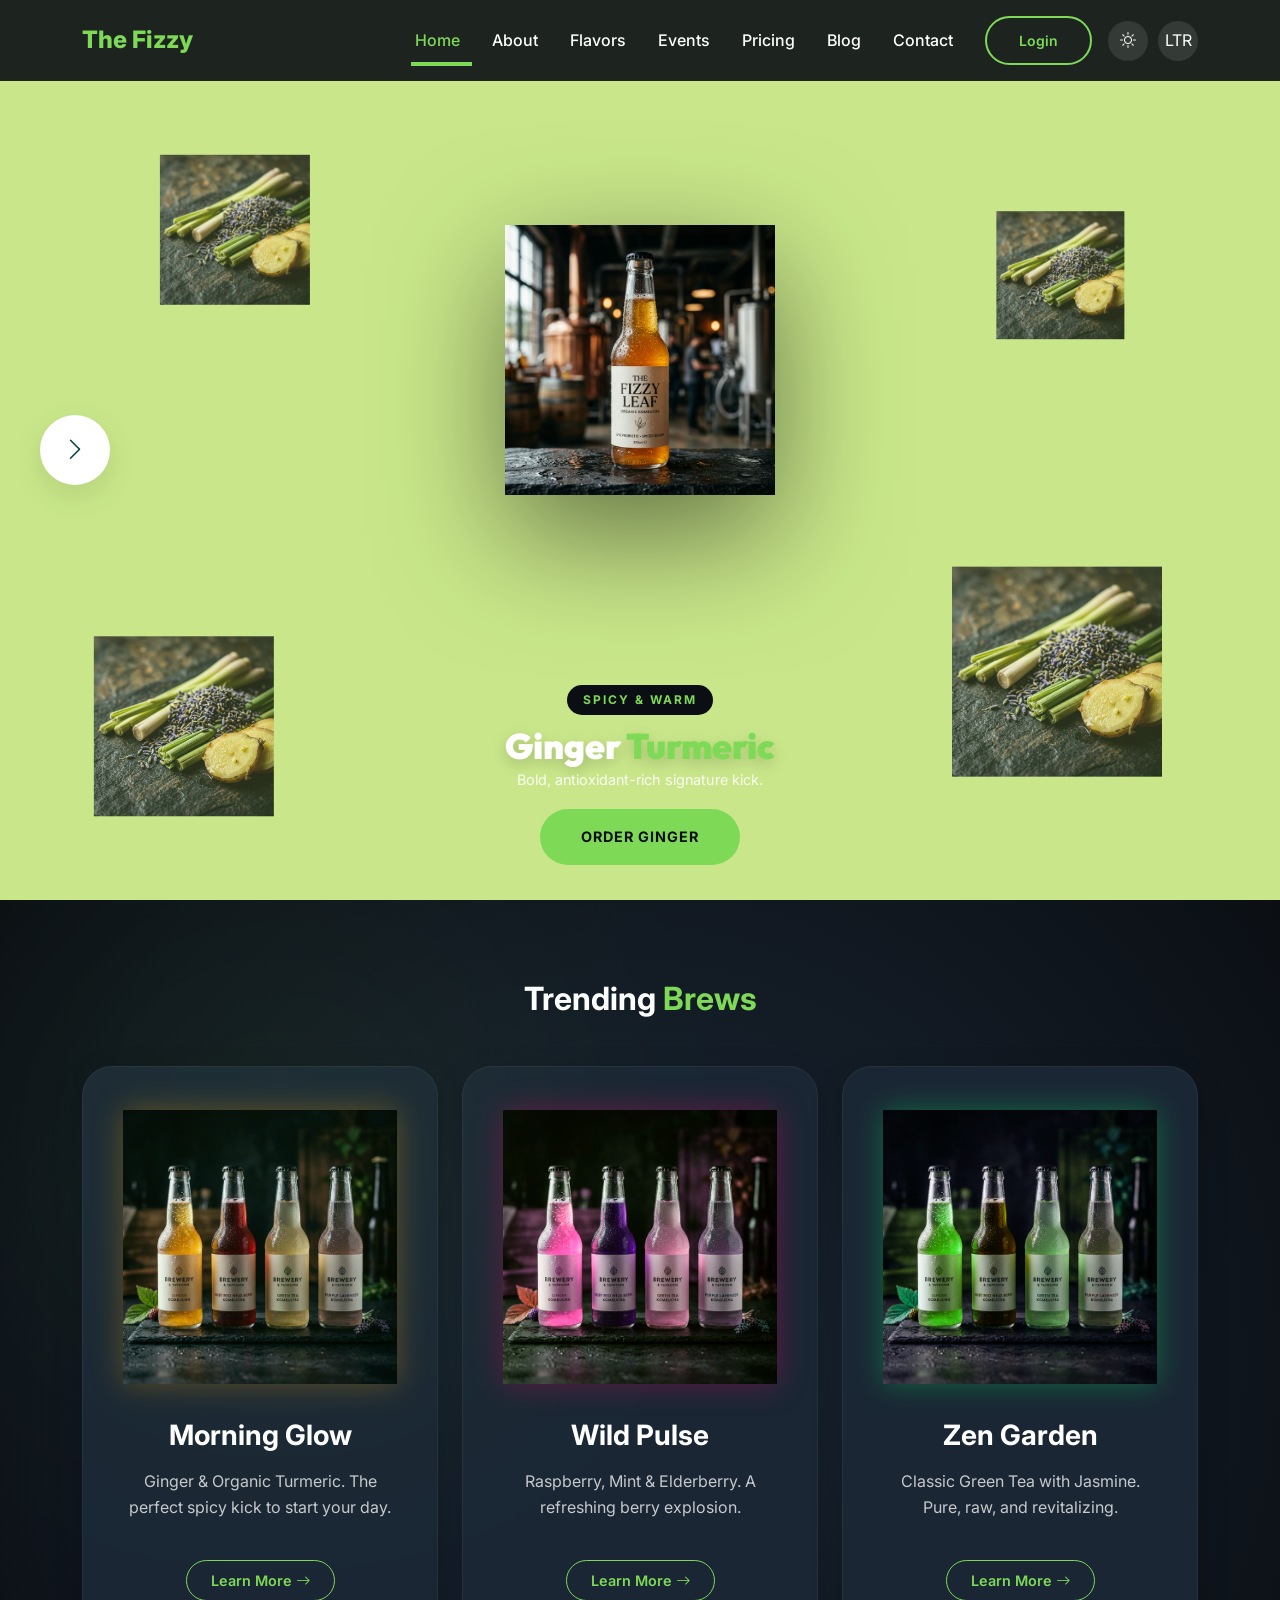
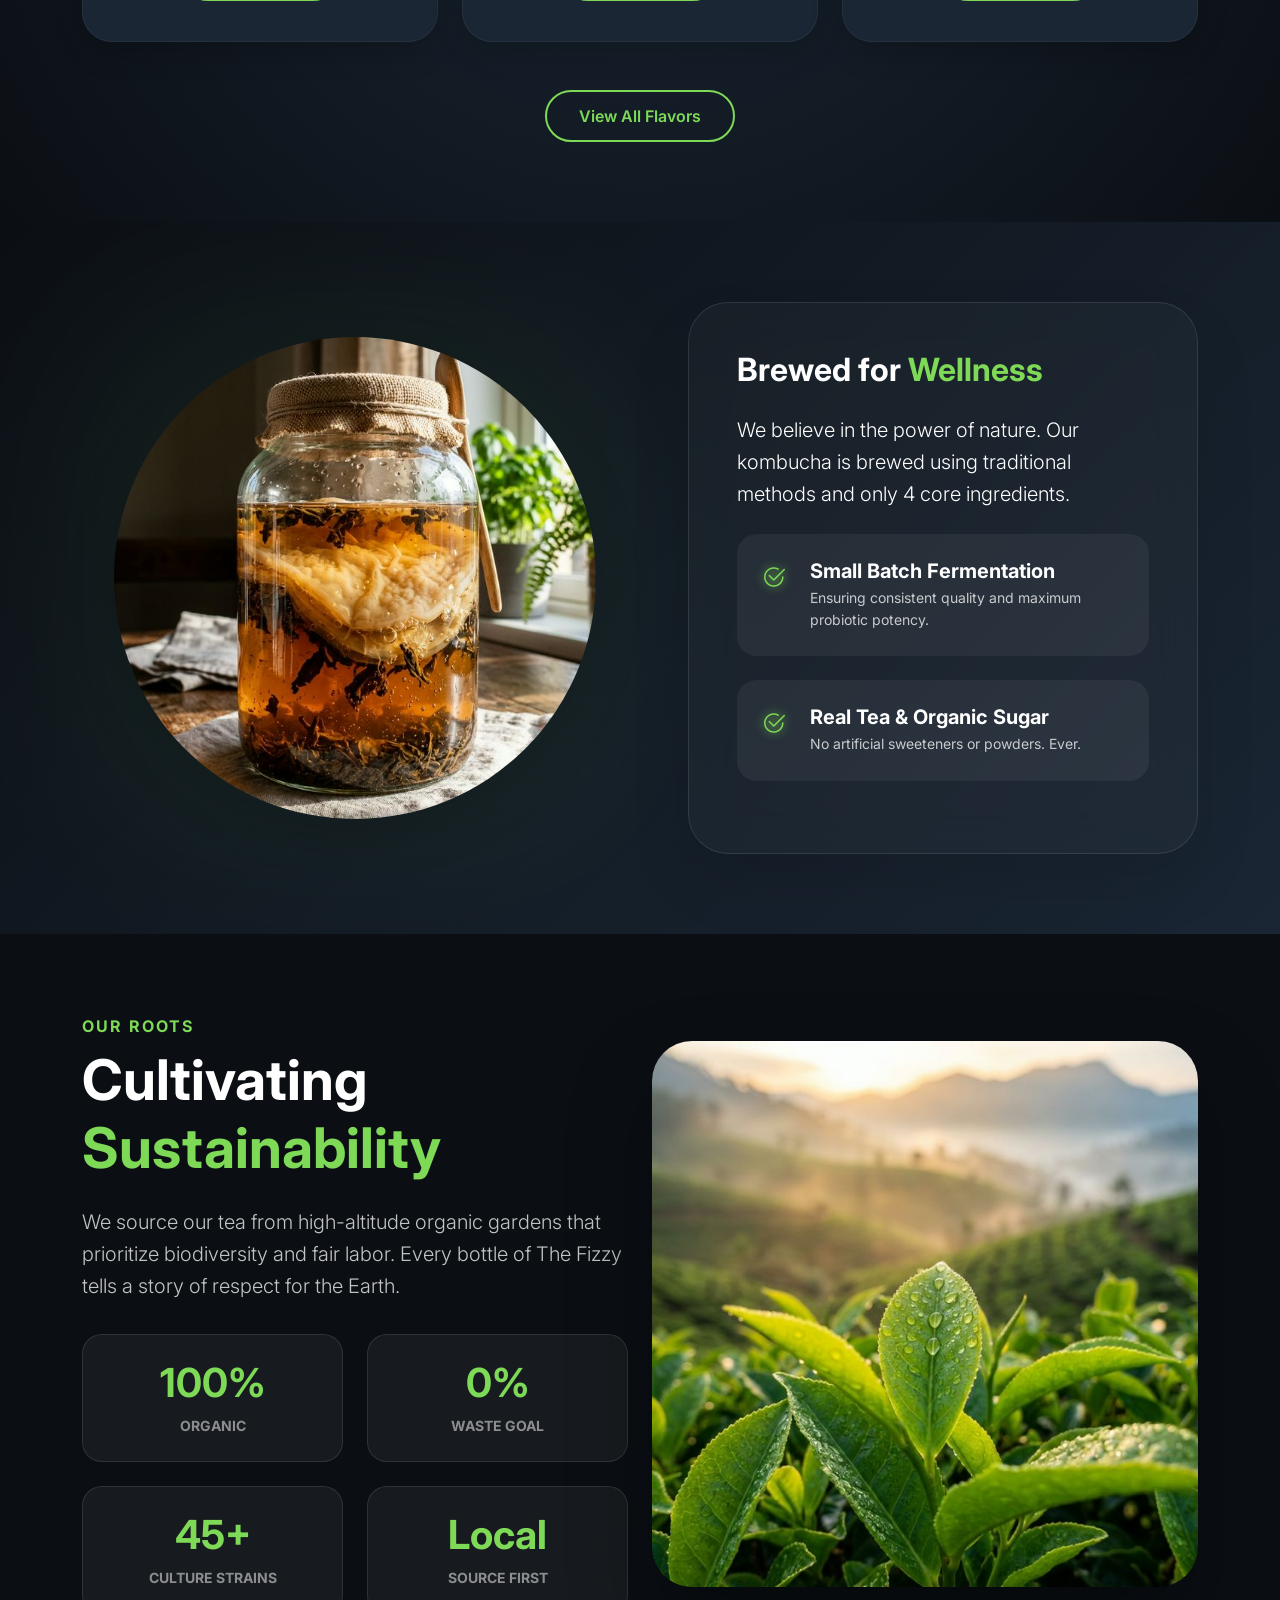
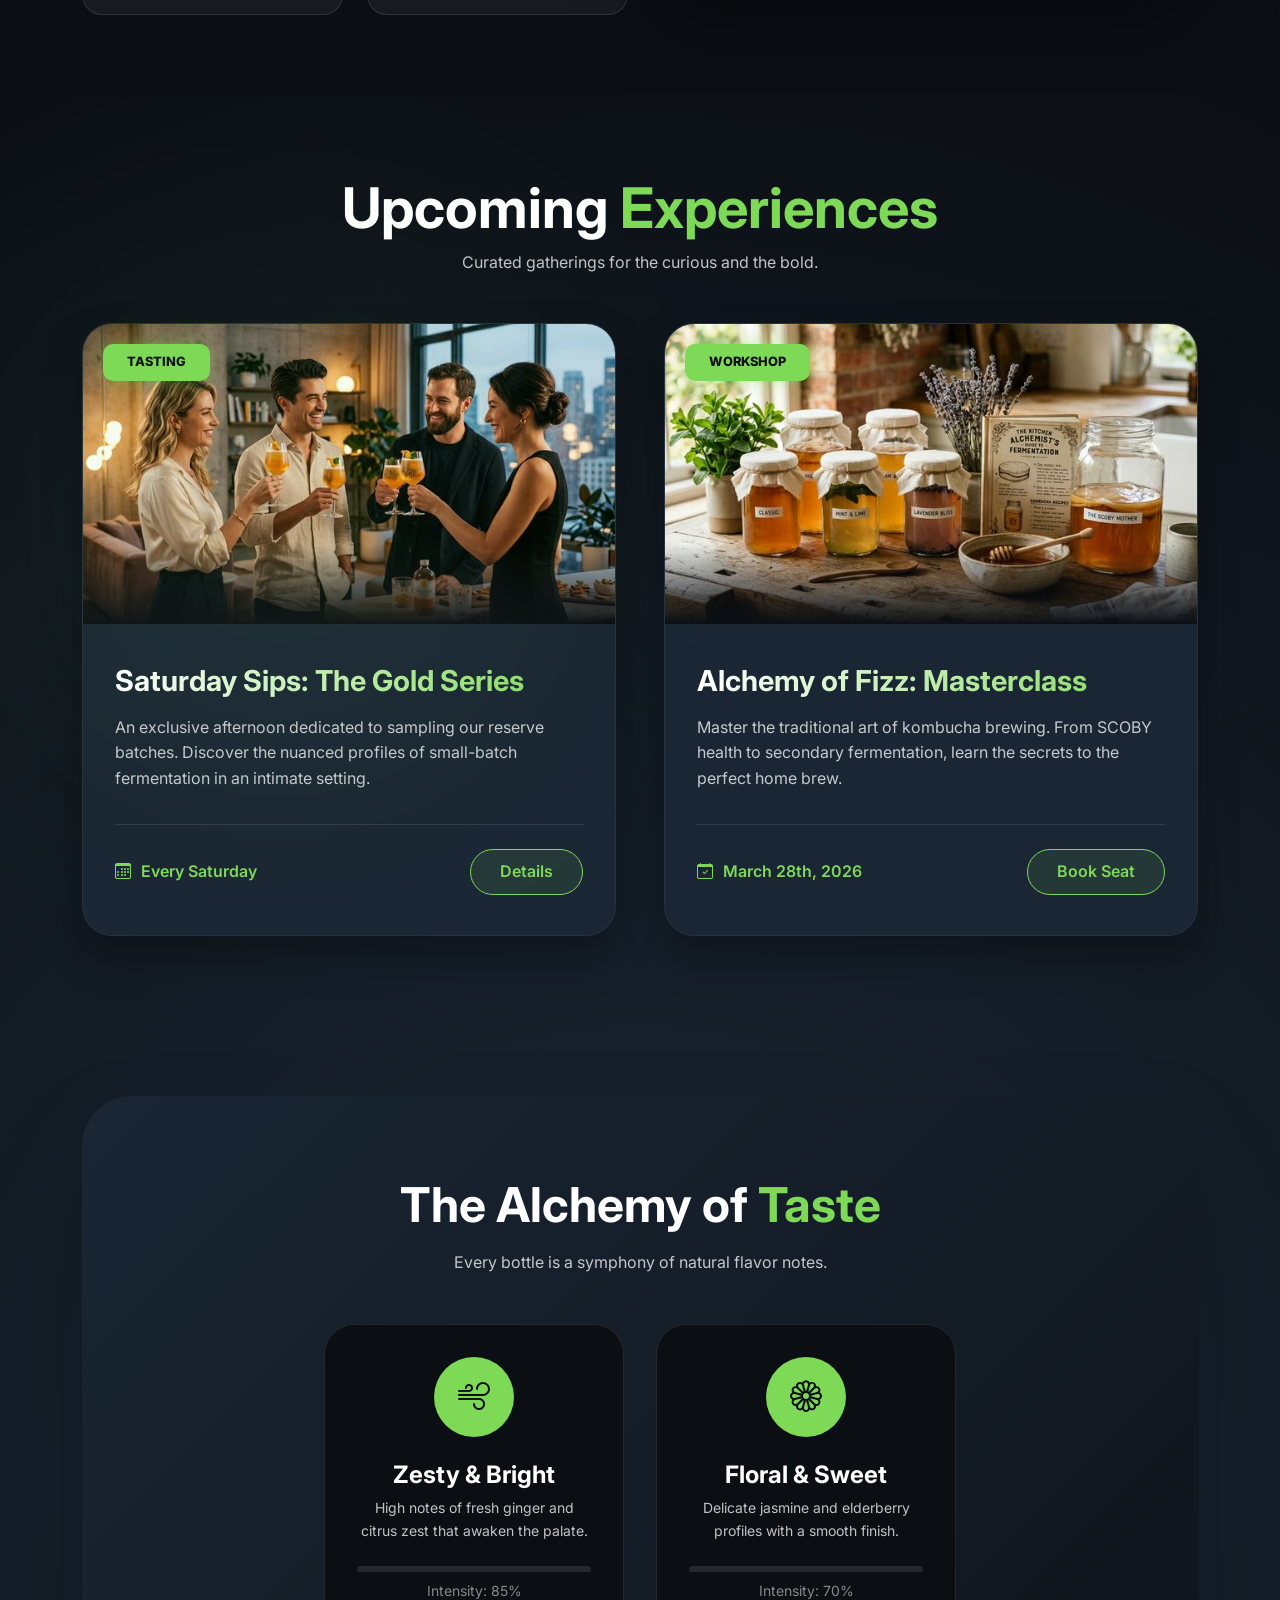
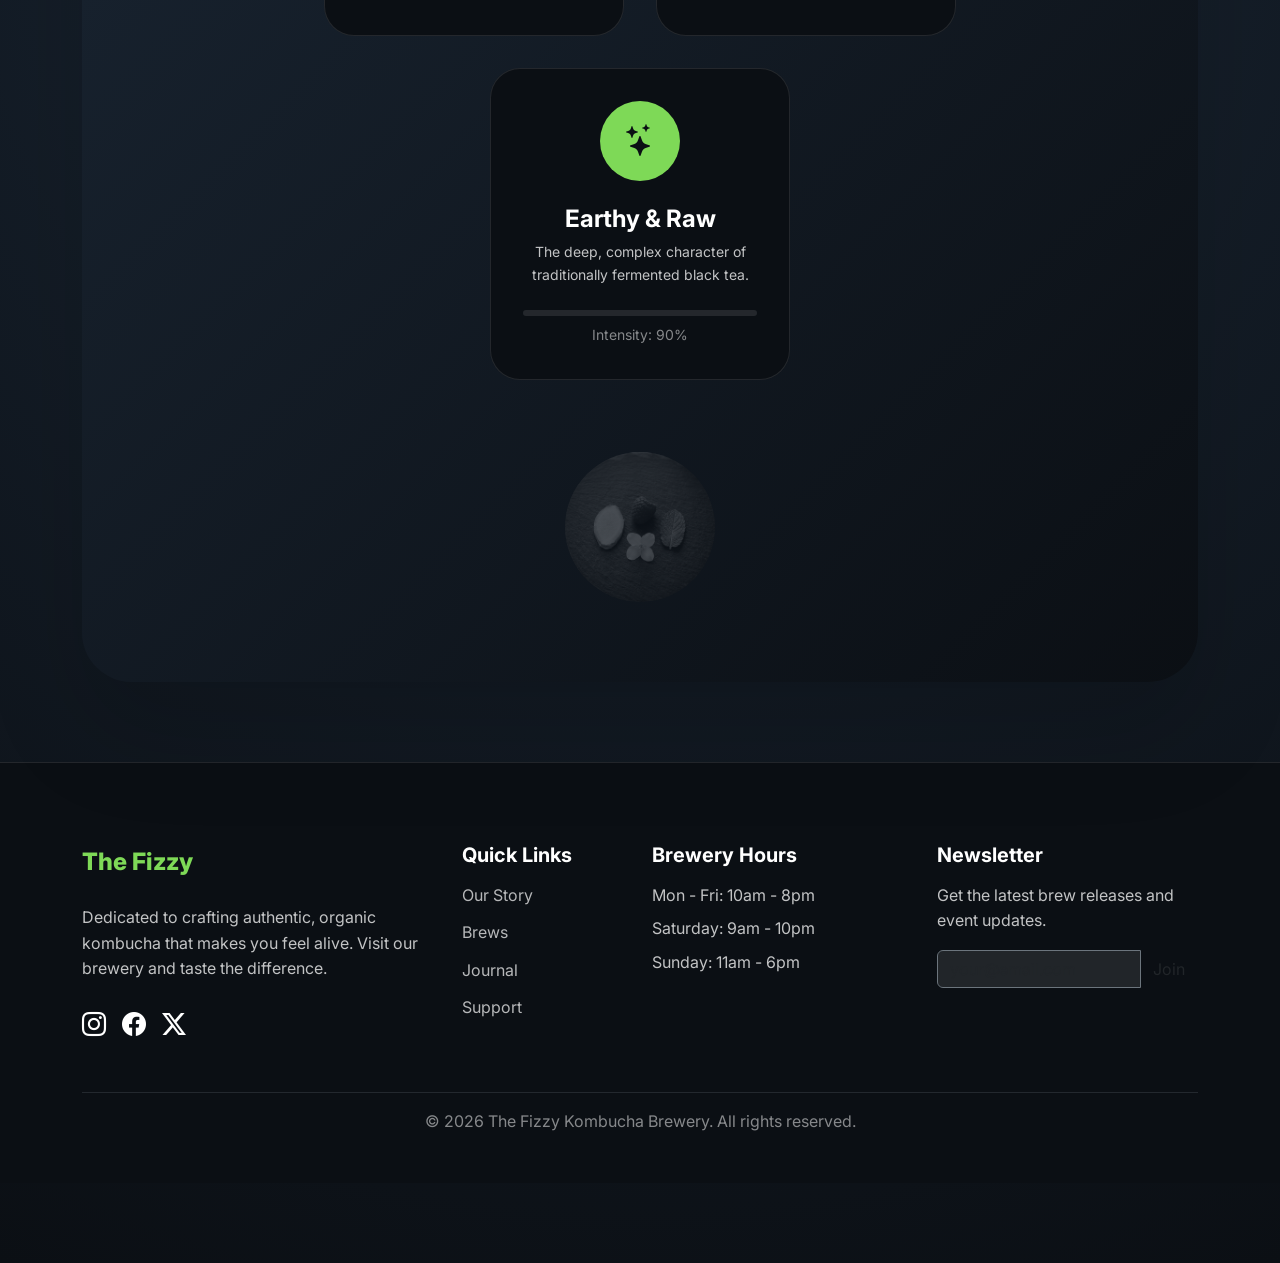
==== index.html @ 29e063e2 "Initial commit of modernized Fizzy website with premium sliders and global footer" ====
<!DOCTYPE html>
<html lang="en" dir="ltr" data-theme="dark">

<head>
    <meta charset="UTF-8">
    <meta name="viewport" content="width=device-width, initial-scale=1.0">
    <title>The Fizzy | Premium Kombucha Brewery</title>
    <meta name="description"
        content="Authentic, organic, small-batch kombucha brewery. Fresh, fizzy, and alive brews for a healthy lifestyle.">

    <!-- Fonts -->
    <link rel="preconnect" href="https://fonts.googleapis.com">
    <link rel="preconnect" href="https://fonts.gstatic.com" crossorigin>
    <link
        href="https://fonts.googleapis.com/css2?family=Inter:wght@400;500;600;700&family=Outfit:wght@400;600;800&display=swap"
        rel="stylesheet">

    <!-- Icons -->
    <link rel="stylesheet" href="https://cdn.jsdelivr.net/npm/bootstrap-icons@1.11.3/font/bootstrap-icons.min.css">

    <!-- Bootstrap CSS (Dynamic based on RTL) -->
    <link id="bootstrap-link" rel="stylesheet"
        href="https://cdn.jsdelivr.net/npm/bootstrap@5.3.3/dist/css/bootstrap.min.css">

    <!-- Custom CSS -->
    <link rel="stylesheet" href="assets/css/style.css">
</head>

<body>

    <!-- Header / Navbar -->
    <nav class="navbar navbar-expand-lg fixed-top">
        <div class="container">
            <a class="navbar-brand d-flex align-items-center" href="index.html">
                <span>The Fizzy</span>
            </a>

            <div class="d-flex align-items-center ms-auto">
                <div class="theme-controls d-lg-none me-3">
                    <button id="rtl-toggle-mob" class="control-btn" aria-label="Toggle RTL"><span
                            class="rtl-text">LTR</span></button>
                </div>

                <button class="navbar-toggler border-0 shadow-none" type="button" data-bs-toggle="collapse"
                    data-bs-target="#navbarNav">
                    <span class="navbar-toggler-icon"></span>
                </button>
            </div>

            <div class="collapse navbar-collapse" id="navbarNav">
                <ul class="navbar-nav m-inline-start-auto">
                    <li class="nav-item dropdown">
                        <a class="nav-link dropdown-toggle active" href="#" role="button"
                            data-bs-toggle="dropdown">Home</a>
                        <ul class="dropdown-menu bg-dark border-secondary">
                            <li><a class="dropdown-item text-white" href="index.html">Home 1</a></li>
                            <li><a class="dropdown-item text-white" href="home-2.html">Home 2</a></li>
                        </ul>
                    </li>
                    <li class="nav-item"><a class="nav-link" href="about.html">About</a></li>
                    <li class="nav-item"><a class="nav-link" href="flavors.html">Flavors</a></li>
                    <li class="nav-item"><a class="nav-link" href="events.html">Events</a></li>
                    <li class="nav-item"><a class="nav-link" href="pricing.html">Pricing</a></li>
                    <li class="nav-item"><a class="nav-link" href="blog.html">Blog</a></li>

                    <li class="nav-item"><a class="nav-link" href="contact.html">Contact</a></li>
                </ul>

                <div class="d-flex align-items-center ms-3">
                    <a href="login.html" class="btn btn-outline-accent btn-sm me-3">Login</a>
                    <div class="theme-controls d-none d-lg-flex">
                        <button id="theme-toggle" class="control-btn" title="Toggle Dark/Light Mode"><i
                                class="bi bi-sun"></i></button>
                        <button id="rtl-toggle" class="control-btn" title="Toggle LTR/RTL"><span
                                class="rtl-text">LTR</span></button>

                    </div>
                </div>
            </div>
        </div>
    </nav>

    <!-- Fruity Inspired Hero Slider -->
    <header id="fruity-hero">
        <main class="fruity-main">
            <!-- Navigation Buttons -->
            <div class="slider-controls-wrap">
                <button id="prevButton" class="slider-btn wave-btn"><i class="bi bi-chevron-left"></i></button>
                <button id="nextButton" class="slider-btn wave-btn"><i class="bi bi-chevron-right"></i></button>
            </div>

            <!-- Animated Title Background -->
            <div class="bg-title-wrap">
                <h1 class="h1-bg">GINGER</h1>
            </div>

            <!-- Central Product -->
            <div class="product-focus">
                <div class="product-bottle-img">
                    <img src="assets/images/hero_bottle.png" alt="Premium Kombucha" class="bottle-main">
                </div>
            </div>

            <!-- Content Overlay -->
            <div class="hero-content-overlay">
                <div class="content-slider-strip">
                    <section class="content-slide">
                        <span class="premium-badge-mini">Spicy & Warm</span>
                        <h2 class="flavor-main-title">Ginger <span class="text-accent">Turmeric</span></h2>
                        <p class="flavor-lede">Bold, antioxidant-rich signature kick.</p>
                        <a href="flavors.html" class="btn btn-accent-hero-mini">Order Ginger</a>
                    </section>
                    <section class="content-slide">
                        <span class="premium-badge-mini">Sweet & Tangy</span>
                        <h2 class="flavor-main-title">Wild <span class="text-accent">Berry</span> Bliss</h2>
                        <p class="flavor-lede">Naturally sweet forest berry harvest.</p>
                        <a href="flavors.html" class="btn btn-accent-hero-mini">Savor Berries</a>
                    </section>
                    <section class="content-slide">
                        <span class="premium-badge-mini">Pure & Zen</span>
                        <h2 class="flavor-main-title">Classic <span class="text-accent">Green</span> Tea</h2>
                        <p class="flavor-lede">Raw, organic organic green tea fermentation.</p>
                        <a href="flavors.html" class="btn btn-accent-hero-mini">Classic Zen</a>
                    </section>
                </div>
            </div>

            <!-- Floating Ingredients -->
            <div class="ingredients-viewport">
                <div class="sections-strip">
                    <!-- Section 1: Ginger -->
                    <section class="ingredient-section" id="section1">
                        <div class="floating-group">
                            <div class="f-img f-img-1"><img src="assets/images/brew-ingredients.png" alt="Ginger"></div>
                            <div class="f-img f-img-2"><img src="assets/images/brew-ingredients.png" alt="Ginger"></div>
                            <div class="f-img f-img-3"><img src="assets/images/brew-ingredients.png" alt="Mint"></div>
                            <div class="f-img f-img-4"><img src="assets/images/brew-ingredients.png" alt="Turmeric">
                            </div>
                        </div>
                    </section>
                    <!-- Section 2: Berry -->
                    <section class="ingredient-section" id="section2">
                        <div class="floating-group">
                            <div class="f-img f-img-1"><img src="assets/images/flavors.png" alt="Berry"></div>
                            <div class="f-img f-img-2"><img src="assets/images/flavors.png" alt="Berry"></div>
                            <div class="f-img f-img-3"><img src="assets/images/flavors.png" alt="Berry"></div>
                            <div class="f-img f-img-4"><img src="assets/images/flavors.png" alt="Berry"></div>
                        </div>
                    </section>
                    <!-- Section 3: Classic -->
                    <section class="ingredient-section" id="section3">
                        <div class="floating-group">
                            <div class="f-img f-img-1"><img src="assets/images/farm-roots.png" alt="Tea"></div>
                            <div class="f-img f-img-2"><img src="assets/images/farm-roots.png" alt="Tea"></div>
                            <div class="f-img f-img-3"><img src="assets/images/farm-roots.png" alt="Tea"></div>
                            <div class="f-img f-img-4"><img src="assets/images/farm-roots.png" alt="Tea"></div>
                        </div>
                    </section>
                </div>
            </div>
        </main>
    </header>

    <!-- Featured Flavors -->
    <section class="section-padding bg-darker">
        <div class="container text-center">
            <h2 class="mb-5 animate-on-scroll">Trending <span class="text-accent">Brews</span></h2>
            <div class="row g-4">
                <!-- Flavor 1 -->
                <div class="col-md-4 animate-on-scroll">
                    <div class="flavor-card flavor-ginger">
                        <div class="flavor-image-container">
                            <img src="assets/images/flavors.png" alt="Ginger & Turmeric" class="flavor-image">
                        </div>
                        <h3>Morning Glow</h3>
                        <p class="opacity-75">Ginger & Organic Turmeric. The perfect spicy kick to start your day.</p>
                        <a href="flavor-details.html" class="learn-more-btn">Learn More <i
                                class="bi bi-arrow-right"></i></a>
                    </div>
                </div>
                <!-- Flavor 2 -->
                <div class="col-md-4 animate-on-scroll" style="animation-delay: 0.2s">
                    <div class="flavor-card flavor-pulse">
                        <div class="flavor-image-container">
                            <img src="assets/images/flavors.png" alt="Wild Berry" class="flavor-image">
                        </div>
                        <h3>Wild Pulse</h3>
                        <p class="opacity-75">Raspberry, Mint & Elderberry. A refreshing berry explosion.</p>
                        <a href="flavor-details.html" class="learn-more-btn">Learn More <i
                                class="bi bi-arrow-right"></i></a>
                    </div>
                </div>
                <!-- Flavor 3 -->
                <div class="col-md-4 animate-on-scroll" style="animation-delay: 0.4s">
                    <div class="flavor-card flavor-zen">
                        <div class="flavor-image-container">
                            <img src="assets/images/flavors.png" alt="Green Tea" class="flavor-image">
                        </div>
                        <h3>Zen Garden</h3>
                        <p class="opacity-75">Classic Green Tea with Jasmine. Pure, raw, and revitalizing.</p>
                        <a href="flavor-details.html" class="learn-more-btn">Learn More <i
                                class="bi bi-arrow-right"></i></a>
                    </div>
                </div>
            </div>
            <div class="mt-5">
                <a href="flavors.html" class="btn btn-outline-accent">View All Flavors</a>
            </div>
        </div>
    </section>

    <!-- Brewing Process (Wellness) -->
    <section class="section-padding overflow-hidden wellness-section">
        <div class="container">
            <div class="row align-items-center">
                <div class="col-lg-6 order-2 order-lg-1 animate-on-scroll">
                    <div class="wellness-image-container">
                        <img src="assets/images/wellness_brew.png" alt="Pure Brewing"
                            class="img-fluid rounded-circle shadow-lg border-accent border-4"
                            style="aspect-ratio: 1/1; object-fit: cover;">
                    </div>
                </div>
                <div class="col-lg-6 order-1 order-lg-2 ps-lg-5 mb-5 mb-lg-0 animate-on-scroll">
                    <div class="glass-card">
                        <h2 class="mb-4">Brewed for <span class="text-accent">Wellness</span></h2>
                        <p class="lead mb-4">We believe in the power of nature. Our kombucha is brewed using traditional
                            methods
                            and only 4 core ingredients.</p>
                        <ul class="list-unstyled wellness-list mt-4">
                            <li class="d-flex align-items-start">
                                <i class="bi bi-check2-circle text-accent me-4"></i>
                                <div>
                                    <h5 class="fw-bold mb-1">Small Batch Fermentation</h5>
                                    <p class="opacity-75 mb-0 small">Ensuring consistent quality and maximum probiotic
                                        potency.</p>
                                </div>
                            </li>
                            <li class="d-flex align-items-start">
                                <i class="bi bi-check2-circle text-accent me-4"></i>
                                <div>
                                    <h5 class="fw-bold mb-1">Real Tea & Organic Sugar</h5>
                                    <p class="opacity-75 mb-0 small">No artificial sweeteners or powders. Ever.</p>
                                </div>
                            </li>
                        </ul>
                    </div>
                </div>
            </div>
        </div>
    </section>
    </div>
    </div>
    </div>
    <!-- Sustainability & Sourcing -->
    <section class="section-padding sustainability-section">
        <div class="container">
            <div class="row align-items-center">
                <div class="col-lg-6 mb-5 mb-lg-0 animate-on-scroll">
                    <span class="text-accent fw-bold text-uppercase letter-spacing-2">Our Roots</span>
                    <h2 class="display-4 fw-bold mt-2 mb-4">Cultivating <span class="text-accent">Sustainability</span>
                    </h2>
                    <p class="lead opacity-75 mb-4">We source our tea from high-altitude organic gardens that prioritize
                        biodiversity and fair labor. Every bottle of The Fizzy tells a story of respect for the
                        Earth.</p>
                    <div class="stats-grid">
                        <div class="stat-box">
                            <h2>100%</h2>
                            <p class="mb-0 small text-uppercase fw-bold opacity-50">Organic</p>
                        </div>
                        <div class="stat-box">
                            <h2>0%</h2>
                            <p class="mb-0 small text-uppercase fw-bold opacity-50">Waste Goal</p>
                        </div>
                        <div class="stat-box">
                            <h2>45+</h2>
                            <p class="mb-0 small text-uppercase fw-bold opacity-50">Culture Strains</p>
                        </div>
                        <div class="stat-box">
                            <h2>Local</h2>
                            <p class="mb-0 small text-uppercase fw-bold opacity-50">Source First</p>
                        </div>
                    </div>
                </div>
                <div class="col-lg-6 animate-on-scroll" style="animation-delay: 0.2s">
                    <div class="sustainability-image-wrapper">
                        <img src="assets/images/sustainability_roots.png" alt="Tea Garden" class="img-fluid">
                    </div>
                </div>
            </div>
        </div>
    </section>



    <!-- Premium Events Section -->
    <section class="section-padding bg-darker overflow-hidden">
        <div class="container">
            <div class="text-center mb-5 animate-on-scroll">
                <h2 class="display-4 fw-bold">Upcoming <span class="text-accent">Experiences</span></h2>
                <p class="opacity-75">Curated gatherings for the curious and the bold.</p>
            </div>
            <div class="row g-5">
                <!-- Event 1 -->
                <div class="col-lg-6 animate-on-scroll">
                    <div class="event-card">
                        <span class="event-badge">TASTING</span>
                        <div class="event-image-wrapper">
                            <img src="assets/images/event_tasting.png" alt="Saturday Sips">
                            <div class="event-overlay"></div>
                        </div>
                        <div class="event-content">
                            <h3>Saturday Sips: The Gold Series</h3>
                            <p class="opacity-75 mb-4">An exclusive afternoon dedicated to sampling our reserve batches.
                                Discover the nuanced profiles of small-batch fermentation in an intimate setting.</p>
                            <div class="event-footer">
                                <div class="event-date">
                                    <i class="bi bi-calendar3"></i> Every Saturday
                                </div>
                                <a href="events.html" class="event-btn">Details</a>
                            </div>
                        </div>
                    </div>
                </div>
                <!-- Event 2 -->
                <div class="col-lg-6 animate-on-scroll" style="animation-delay: 0.2s">
                    <div class="event-card">
                        <span class="event-badge">WORKSHOP</span>
                        <div class="event-image-wrapper">
                            <img src="assets/images/event_workshop.png" alt="Home Brew 101">
                            <div class="event-overlay"></div>
                        </div>
                        <div class="event-content">
                            <h3>Alchemy of Fizz: Masterclass</h3>
                            <p class="opacity-75 mb-4">Master the traditional art of kombucha brewing. From SCOBY health
                                to secondary fermentation, learn the secrets to the perfect home brew.</p>
                            <div class="event-footer">
                                <div class="event-date">
                                    <i class="bi bi-calendar-check"></i> March 28th, 2026
                                </div>
                                <a href="events.html" class="event-btn">Book Seat</a>
                            </div>
                        </div>
                    </div>
                </div>
            </div>
        </div>

        <!-- Taste Profile (Interactive-style) -->
        <section class="section-padding">
            <div class="container">
                <div class="flavor-profile-container animate-on-scroll">
                    <div class="text-center mb-5">
                        <h2 class="display-5 fw-bold mb-3">The Alchemy of <span class="text-accent">Taste</span></h2>
                        <p class="opacity-75">Every bottle is a symphony of natural flavor notes.</p>
                    </div>
                    <div class="flavor-profile-grid">
                        <!-- Note 1 -->
                        <div class="flavor-node" style="--percent: 85%;">
                            <div class="icon-circle">
                                <i class="bi bi-wind"></i>
                            </div>
                            <h4>Zesty & Bright</h4>
                            <p class="small opacity-75">High notes of fresh ginger and citrus zest that awaken the
                                palate.</p>
                            <div class="taste-meter">
                                <div class="taste-fill"></div>
                            </div>
                            <small class="mt-2 d-block opacity-50">Intensity: 85%</small>
                        </div>
                        <!-- Note 2 -->
                        <div class="flavor-node" style="--percent: 70%;">
                            <div class="icon-circle">
                                <i class="bi bi-flower1"></i>
                            </div>
                            <h4>Floral & Sweet</h4>
                            <p class="small opacity-75">Delicate jasmine and elderberry profiles with a smooth finish.
                            </p>
                            <div class="taste-meter">
                                <div class="taste-fill"></div>
                            </div>
                            <small class="mt-2 d-block opacity-50">Intensity: 70%</small>
                        </div>
                        <!-- Note 3 -->
                        <div class="flavor-node" style="--percent: 90%;">
                            <div class="icon-circle">
                                <i class="bi bi-stars"></i>
                            </div>
                            <h4>Earthy & Raw</h4>
                            <p class="small opacity-75">The deep, complex character of traditionally fermented black
                                tea.</p>
                            <div class="taste-meter">
                                <div class="taste-fill"></div>
                            </div>
                            <small class="mt-2 d-block opacity-50">Intensity: 90%</small>
                        </div>
                    </div>
                    <div class="text-center mt-5">
                        <img src="assets/images/flavor_profile.png" alt="Raw Ingredients"
                            class="img-fluid rounded-circle opacity-25 mt-4"
                            style="width: 150px; filter: grayscale(1);">
                    </div>
                </div>
            </div>
        </section>

        <!-- Footer -->
        <footer>
            <div class="container">
                <div class="row g-4">
                    <div class="col-lg-4">
                        <a class="navbar-brand d-inline-flex align-items-center mb-4" href="index.html">

                            <span>The Fizzy</span>
                        </a>
                        <p class="opacity-75 mb-4">Dedicated to crafting authentic, organic kombucha that makes you feel
                            alive. Visit our brewery and taste the difference.</p>
                        <div class="social-links d-flex gap-3">
                            <a href="#"><i class="bi bi-instagram fs-4"></i></a>
                            <a href="#"><i class="bi bi-facebook fs-4"></i></a>
                            <a href="#"><i class="bi bi-twitter-x fs-4"></i></a>
                        </div>
                    </div>
                    <div class="col-lg-2">
                        <h5>Quick Links</h5>
                        <ul class="list-unstyled mt-3">
                            <li><a href="about.html" class="footer-link">Our Story</a></li>
                            <li><a href="flavors.html" class="footer-link">Brews</a></li>
                            <li><a href="blog.html" class="footer-link">Journal</a></li>
                            <li><a href="contact.html" class="footer-link">Support</a></li>
                        </ul>
                    </div>
                    <div class="col-lg-3">
                        <h5>Brewery Hours</h5>
                        <ul class="list-unstyled mt-3 opacity-75">
                            <li class="mb-2">Mon - Fri: 10am - 8pm</li>
                            <li class="mb-2">Saturday: 9am - 10pm</li>
                            <li class="mb-2">Sunday: 11am - 6pm</li>
                        </ul>
                    </div>
                    <div class="col-lg-3">
                        <h5>Newsletter</h5>
                        <p class="opacity-75 mt-3">Get the latest brew releases and event updates.</p>
                        <form class="mt-3">
                            <div class="input-group">
                                <input type="email" class="form-control bg-dark border-secondary text-white"
                                    placeholder="your@email.com">
                                <button class="btn btn-accent">Join</button>
                            </div>
                        </form>
                    </div>
                </div>
                <hr class="mt-5 border-secondary">
                <div class="text-center mt-3 opacity-50">
                    <p>&copy; 2026 The Fizzy Kombucha Brewery. All rights reserved.</p>
                </div>
            </div>
        </footer>

        <!-- Bootstrap JS + Popper JS Bundle -->
        <!-- Bootstrap JS + Popper JS Bundle -->
        <script src="https://cdn.jsdelivr.net/npm/bootstrap@5.3.3/dist/js/bootstrap.bundle.min.js"></script>

        <!-- GSAP and Slider Logic -->
        <script src="https://cdnjs.cloudflare.com/ajax/libs/gsap/3.12.5/gsap.min.js"></script>
        <script>
            document.addEventListener('DOMContentLoaded', () => {
                const h1Texts = ["GINGER", "BERRY", "CLASSIC"];
                const logoColors = ["var(--ginger-logo)", "var(--berry-logo)", "var(--classic-logo)"];

                const sectionsStrip = document.querySelector(".sections-strip");
                const contentStrip = document.querySelector(".content-slider-strip");
                const prevButton = document.getElementById("prevButton");
                const nextButton = document.getElementById("nextButton");
                const mainTitle = document.querySelector(".h1-bg");
                const logoText = document.querySelector(".navbar-brand span");

                let currentIndex = 0;

                // Initial Floating Animation for all pieces
                gsap.to(".f-img img", {
                    x: "random(-30, 30)",
                    y: "random(-30, 30)",
                    duration: "random(2, 4)",
                    ease: "sine.inOut",
                    yoyo: true,
                    repeat: -1,
                    stagger: {
                        amount: 2,
                        from: "random"
                    }
                });

                const updateSlider = () => {
                    const offset = -currentIndex * 100;
                    gsap.to([sectionsStrip, contentStrip], {
                        x: `${offset}vw`,
                        duration: 0.8,
                        ease: "expo.out"
                    });

                    // Update Text and Colors
                    gsap.to(logoText, { color: logoColors[currentIndex], duration: 0.5 });
                    gsap.fromTo(mainTitle, { y: "20%", opacity: 0 }, {
                        y: "0%",
                        opacity: 0.15,
                        duration: 0.5,
                        onStart: () => { mainTitle.innerHTML = h1Texts[currentIndex]; }
                    });

                    // Button visibility
                    prevButton.style.display = currentIndex === 0 ? "none" : "flex";
                    nextButton.style.display = currentIndex === h1Texts.length - 1 ? "none" : "flex";

                    // Update button colors
                    if (currentIndex < h1Texts.length - 1) nextButton.style.color = logoColors[currentIndex + 1];
                    if (currentIndex > 0) prevButton.style.color = logoColors[currentIndex - 1];
                };

                nextButton.addEventListener("click", () => {
                    if (currentIndex < h1Texts.length - 1) {
                        currentIndex++;
                        updateSlider();
                        gsap.from(".ingredient-section:nth-child(" + (currentIndex + 1) + ") .f-img", {
                            y: "100vh",
                            stagger: 0.1,
                            duration: 0.8,
                            ease: "power2.out"
                        });
                    }
                });

                prevButton.addEventListener("click", () => {
                    if (currentIndex > 0) {
                        currentIndex--;
                        updateSlider();
                        gsap.from(".ingredient-section:nth-child(" + (currentIndex + 1) + ") .f-img", {
                            y: "-100vh",
                            stagger: 0.1,
                            duration: 0.8,
                            ease: "power2.out"
                        });
                    }
                });
            });
        </script>
        <script src="assets/js/main.js"></script>
</body>

</html>
---- assets/css/style.css ----
:root {
    --primary-color: #0b0f14;
    --secondary-color: #1a2634;
    --accent-color: #7ed957;
    --text-color: #ffffff;
    --light-bg: #f8f9fa;
    --dark-bg: #0b0f14;
    --transition: all 0.3s ease-in-out;
    --glass-color: 255, 255, 255;
    --glass-border: 255, 255, 255;
}

[data-theme="light"] {
    --primary-color: #ffffff;
    --secondary-color: #f8f9fa;
    --accent-color: #7ed957;
    --text-color: #0b0f14;
    --dark-bg: #ffffff;
    --light-bg: #0b0f14;
    --glass-color: 0, 0, 0;
    --glass-border: 0, 0, 0;
}

/* Light Theme Navbar Fixes */
[data-theme="light"] .navbar {
    background-color: var(--primary-color) !important;
    box-shadow: 0 2px 10px rgba(0, 0, 0, 0.1);
}

[data-theme="light"] .nav-link {
    color: var(--text-color) !important;
}

[data-theme="light"] .nav-link:hover,
[data-theme="light"] .nav-link.active {
    color: var(--accent-color) !important;
}

[data-theme="light"] .navbar-brand {
    color: var(--accent-color) !important;
}

[data-theme="light"] .navbar-brand span {
    color: var(--text-color) !important;
}

/* Light Theme Control Button Fixes */
[data-theme="light"] .control-btn {
    background: rgba(0, 0, 0, 0.1) !important;
    color: var(--text-color) !important;
    border: 1px solid rgba(0, 0, 0, 0.2);
}

[data-theme="light"] .control-btn:hover {
    background: var(--accent-color) !important;
    color: var(--primary-color) !important;
}

/* Global Reset & Basic Styling */
* {
    margin: 0;
    padding: 0;
    box-sizing: border-box;
}

body {
    font-family: 'Inter', 'Outfit', sans-serif;
    color: var(--text-color);
    background-color: var(--dark-bg);
    overflow-x: hidden;
    line-height: 1.6;
}

a {
    transition: var(--transition);
    text-decoration: none;
    color: inherit;
}

h1,
h2,
h3,
h4,
h5,
h6 {
    font-weight: 700;
    line-height: 1.2;
}

/* Logical Properties for RTL Support */
.section-padding {
    padding-block: 5rem;
}

.m-inline-start-auto {
    margin-inline-start: auto;
}

/* Custom Navbar */
.navbar {
    background-color: var(--primary-color);
    backdrop-filter: blur(10px);
    transition: var(--transition);
    padding: 1rem 0;
}

.navbar-brand {
    font-size: 1.5rem;
    font-weight: 800;
    color: var(--accent-color) !important;
}

.nav-link {
    color: var(--text-color) !important;
    font-weight: 500;
    margin-inline: 0.5rem;
    position: relative;
}

.nav-link:hover,
.nav-link.active {
    color: var(--accent-color) !important;
}

.nav-link::after {
    content: '';
    position: absolute;
    width: 0;
    height: 2px;
    bottom: -5px;
    inset-inline-start: 0;
    background-color: var(--accent-color);
    transition: var(--transition);
}

.nav-link:hover::after,
.nav-link.active::after {
    width: 100%;
}

/* Buttons */
.btn-accent:hover {
    background-color: var(--text-color);
    color: var(--primary-color);
    transform: translateY(-3px);
    box-shadow: 0 10px 20px rgba(126, 217, 87, 0.2);
}

.btn-outline-accent {
    border: 2px solid var(--accent-color);
    color: var(--accent-color);
    border-radius: 50px;
    padding: 0.75rem 2rem;
    font-weight: 600;
    background: transparent;
    transition: var(--transition);
}

.btn-outline-accent:hover {
    background-color: var(--accent-color);
    color: var(--primary-color);
}

/* Premium Utilities */
.glass-card {
    background: rgba(var(--glass-color), 0.03);
    backdrop-filter: blur(15px);
    -webkit-backdrop-filter: blur(15px);
    border: 1px solid rgba(var(--glass-border), 0.1);
    border-radius: 20px;
    transition: var(--transition);
}

.glass-card:hover {
    background: rgba(var(--glass-color), 0.06);
    border-color: rgba(var(--glass-border), 0.2);
}

.hover-lift {
    transition: var(--transition);
}

.hover-lift:hover {
    transform: translateY(-8px);
    box-shadow: 0 15px 35px rgba(0, 0, 0, 0.3);
}

.text-accent {
    color: var(--accent-color) !important;
}

.text-glow {
    text-shadow: 0 0 15px rgba(126, 217, 87, 0.5);
}

.letter-spacing-2 {
    letter-spacing: 2px;
}

.max-width-700 {
    max-width: 700px;
}

.max-width-600 {
    max-width: 600px;
}

.bg-darker {
    background-color: #06090c;
}

/* Scrolling Animations foundations */
.animate-on-scroll {
    opacity: 0;
    transform: translateY(30px);
    transition: all 0.8s ease-out;
}

.animate-on-scroll.active {
    opacity: 1;
    transform: translateY(0);
}

.premium-tag {
    font-size: 0.8rem;
    font-weight: 700;
    text-transform: uppercase;
    letter-spacing: 2px;
    color: var(--accent-color);
    padding: 8px 16px;
    background: rgba(126, 217, 87, 0.1);
    border-radius: 50px;
}

.btn-accent:hover {
    background-color: #6bc24a;
    transform: translateY(-2px);
    box-shadow: 0 10px 20px rgba(126, 217, 87, 0.3);
}

.btn-outline-accent {
    border: 2px solid var(--accent-color);
    color: var(--accent-color);
    border-radius: 50px;
    padding: 0.75rem 2rem;
    font-weight: 600;
    transition: var(--transition);
}

.btn-outline-accent:hover {
    background-color: var(--accent-color);
    color: var(--primary-color);
}

/* Hero Section */
/* Fruity Inspired Hero Slider */
:root {
    --ginger-bg: #c9e78a;
    --ginger-logo: #03403f;
    --berry-bg: #ffb2b2;
    --berry-logo: #ec4458;
    --classic-bg: #c1bff2;
    --classic-logo: #6464ff;
}

#fruity-hero {
    height: 100vh;
    width: 100vw;
    overflow: hidden;
    position: relative;
    background-color: var(--dark-bg);
}

.fruity-header-wrap {
    padding: 2rem;
    position: fixed;
    top: 0;
    width: 100%;
    z-index: 100;
    text-align: center;
}

.logo-fruity {
    font-weight: 900;
    font-size: 2.5rem;
    color: var(--ginger-logo);
    transition: color 0.5s ease;
}

.h1-bg {
    font-family: 'Outfit', sans-serif;
    font-size: clamp(4rem, 15vw, 18rem);
    font-weight: 900;
    position: absolute;
    top: 41%;
    left: 50%;
    transform: translate(-50%, -50%);
    margin: 0;
    color: rgba(255, 255, 255, 0.08);
    white-space: nowrap;
    z-index: 1;
    pointer-events: none;
    transition: all 0.5s ease;
}

.product-focus {
    position: absolute;
    top: 40%;
    left: 50%;
    transform: translate(-50%, -50%);
    z-index: 5;
    max-width: 270px;
    width: 100%;
    pointer-events: none;
}

.bottle-main {
    width: 100%;
    filter: drop-shadow(0 40px 60px rgba(0, 0, 0, 0.5));
    transition: transform 0.3s ease;
    animation: bottleFloat 4s ease-in-out infinite;
}

@keyframes bottleFloat {

    0%,
    100% {
        transform: translateY(0) rotate(5deg);
    }

    50% {
        transform: translateY(-15px) rotate(-5deg);
    }
}

.hero-content-overlay {
    position: absolute;
    top: 0;
    left: 0;
    width: 300vw;
    height: 100vh;
    z-index: 10;
    pointer-events: none;
}

.content-slider-strip {
    display: flex;
    width: 300vw;
    height: 100%;
    transition: transform 0.6s cubic-bezier(0.65, 0, 0.35, 1);
}

.content-slide {
    width: 100vw;
    height: 100vh;
    display: flex;
    flex-direction: column;
    justify-content: flex-end;
    align-items: center;
    padding: 0 10% 2.2rem 10%;
    z-index: 10;
}

.premium-badge-mini {
    display: inline-block;
    padding: 0.35rem 1rem;
    background: var(--dark-bg);
    color: var(--accent-color);
    border-radius: 50px;
    font-size: 0.75rem;
    font-weight: 700;
    letter-spacing: 2px;
    text-transform: uppercase;
    margin-bottom: 0.8rem;
    pointer-events: auto;
}

.flavor-main-title {
    font-family: 'Outfit', sans-serif;
    font-size: clamp(1.4rem, 4vw, 2.22rem);
    font-weight: 900;
    line-height: 1;
    color: #fff;
    margin-bottom: 0.4rem;
    text-align: center;
    text-shadow: 0 5px 15px rgba(0, 0, 0, 0.2);
}

.flavor-lede {
    font-size: 0.9rem;
    color: rgba(255, 255, 255, 0.9);
    max-width: 480px;
    margin-bottom: 1.2rem;
    line-height: 1.4;
    text-align: center;
}

.btn-accent-hero-mini {
    display: inline-block;
    padding: 1rem 2.5rem;
    background: var(--accent-color);
    color: var(--primary-color) !important;
    text-decoration: none;
    border-radius: 50px;
    font-weight: 700;
    font-size: 0.9rem;
    text-transform: uppercase;
    letter-spacing: 1px;
    transition: all 0.3s ease;
    pointer-events: auto;
}

.btn-accent-hero-mini:hover {
    background: #fff;
    transform: translateY(-5px);
    box-shadow: 0 10px 20px rgba(0, 0, 0, 0.15);
}

.bg-title-wrap {
    position: absolute;
    width: 100%;
    height: 100%;
    z-index: 1;
}

.ingredients-viewport {
    position: absolute;
    top: 0;
    left: 0;
    width: 100vw;
    height: 100vh;
    z-index: 2;
    overflow: hidden;
}

.sections-strip {
    display: flex;
    width: 300vw;
    height: 100%;
    transition: transform 0.6s cubic-bezier(0.65, 0, 0.35, 1);
}

.ingredient-section {
    width: 100vw;
    height: 100vh;
    position: relative;
    background-color: var(--ginger-bg);
    transition: background-color 0.6s ease;
}

.ingredient-section:nth-child(2) {
    background-color: var(--berry-bg);
}

.ingredient-section:nth-child(3) {
    background-color: var(--classic-bg);
}

.floating-group {
    position: relative;
    width: 100%;
    height: 100%;
}

.f-img {
    position: absolute;
    pointer-events: none;
}

.f-img img {
    max-width: 100%;
    object-fit: contain;
}

.f-img-1 {
    width: clamp(80px, 15vw, 180px);
    bottom: 12%;
    left: 8%;
    opacity: 0.8;
}

.f-img-2 {
    width: clamp(70px, 12vw, 150px);
    top: 18%;
    left: 12%;
    opacity: 0.8;
}

.f-img-3 {
    width: clamp(60px, 10vw, 130px);
    top: 22%;
    right: 12%;
    opacity: 0.8;
}

.f-img-4 {
    width: clamp(90px, 18vw, 210px);
    bottom: 15%;
    right: 8%;
    opacity: 0.8;
}

.slider-controls-wrap {
    position: fixed;
    top: 50%;
    width: 100%;
    display: flex;
    justify-content: space-between;
    padding: 0 40px;
    transform: translateY(-50%);
    z-index: 110;
}

.slider-btn {
    width: 70px;
    height: 70px;
    border-radius: 50%;
    background: #fff;
    border: none;
    display: flex;
    align-items: center;
    justify-content: center;
    font-size: 1.5rem;
    color: var(--ginger-logo);
    box-shadow: 0 10px 30px rgba(0, 0, 0, 0.1);
    cursor: pointer;
    transition: all 0.3s ease;
}

.slider-btn:hover {
    transform: scale(1.1);
}

#prevButton {
    display: none;
}

@media (max-width: 768px) {
    .h1-bg {
        font-size: 3.5rem;
        top: 38%;
    }

    .product-focus {
        max-width: 180px;
        top: 35%;
        left: 50%;
        /* Center in mobile */
    }

    .content-slide {
        padding-bottom: 2.5rem;
    }

    .flavor-main-title {
        font-size: clamp(1.6rem, 8vw, 2rem);
    }

    .flavor-lede {
        font-size: 0.85rem;
        max-width: 300px;
    }

    .btn-accent-hero-mini {
        padding: 0.8rem 1.8rem;
        font-size: 0.8rem;
    }

    .slider-btn {
        width: 45px;
        height: 45px;
        font-size: 0.9rem;
    }

    .slider-controls-wrap {
        padding: 0 15px;
    }

    .f-img-1 {
        width: 80px;
        bottom: 15%;
        left: 5%;
    }

    .f-img-2 {
        width: 70px;
        top: 15%;
        left: 5%;
    }

    .f-img-3 {
        width: 60px;
        top: 18%;
        right: 5%;
    }

    .f-img-4 {
        width: 90px;
        bottom: 20%;
        right: 5%;
    }
}

@media screen and (max-width: 600px) {
    .hero-text {
        margin-left: 20px;
        margin-right: 20px;
    }

    .hero-text h1 {
        font-size: 2.8rem;
    }
}

/* Cards */
.flavor-card {
    background-color: var(--secondary-color);
    border-radius: 30px;
    padding: 2.5rem;
    height: 100%;
    transition: all 0.5s cubic-bezier(0.175, 0.885, 0.32, 1.275);
    border: 1px solid rgba(255, 255, 255, 0.05);
    position: relative;
    overflow: hidden;
    display: flex;
    flex-direction: column;
    justify-content: center;
    align-items: center;
    box-shadow: 0 10px 30px rgba(0, 0, 0, 0.2);
}

.flavor-card::before {
    content: '';
    position: absolute;
    top: -50%;
    left: -50%;
    width: 200%;
    height: 200%;
    background: radial-gradient(circle, rgba(126, 217, 87, 0.1) 0%, transparent 70%);
    opacity: 0;
    transition: opacity 0.5s ease;
    z-index: 0;
}

.flavor-card:hover::before {
    opacity: 1;
}

.flavor-card:hover {
    transform: translateY(-15px) scale(1.02);
    border-color: var(--accent-color);
    box-shadow: 0 20px 40px rgba(0, 0, 0, 0.4), 0 0 20px rgba(126, 217, 87, 0.2);
}

.flavor-image-container {
    width: 100%;
    height: 280px;
    display: flex;
    align-items: center;
    justify-content: center;
    margin-bottom: 2rem;
    position: relative;
    z-index: 1;
    animation: float 6s ease-in-out infinite;
}

.flavor-image {
    max-width: 100%;
    max-height: 100%;
    object-fit: contain;
    transition: transform 0.6s cubic-bezier(0.175, 0.885, 0.32, 1.275);
}

.flavor-card:hover .flavor-image {
    transform: scale(1.1) rotate(5deg);
}

/* Flavor Specific Filters */
.flavor-ginger .flavor-image {
    filter: hue-rotate(0deg) drop-shadow(0 0 15px rgba(255, 165, 0, 0.3));
}

.flavor-pulse .flavor-image {
    filter: hue-rotate(280deg) drop-shadow(0 0 15px rgba(255, 0, 100, 0.3));
}

.flavor-zen .flavor-image {
    filter: hue-rotate(60deg) drop-shadow(0 0 15px rgba(0, 255, 100, 0.3));
}

@keyframes float {

    0%,
    100% {
        transform: translateY(0);
    }

    50% {
        transform: translateY(-15px);
    }
}

.flavor-card h3 {
    position: relative;
    z-index: 1;
    font-size: 1.75rem;
    margin-bottom: 1rem;
}

.flavor-card p {
    position: relative;
    z-index: 1;
}

.learn-more-btn {
    position: relative;
    z-index: 1;
    margin-top: 1.5rem;
    padding: 0.5rem 1.5rem;
    border-radius: 50px;
    border: 1px solid var(--accent-color);
    color: var(--accent-color);
    font-size: 0.9rem;
    font-weight: 600;
}

.flavor-card:hover .learn-more-btn {
    background-color: var(--accent-color);
    color: var(--primary-color);
}

/* Footer */
footer {
    background-color: var(--primary-color);
    padding-top: 5rem;
    padding-bottom: 2rem;
    border-top: 1px solid rgba(var(--glass-border), 0.1);
}

.footer-link {
    display: block;
    margin-bottom: 0.75rem;
    opacity: 0.7;
}

.footer-link:hover {
    opacity: 1;
    padding-inline-start: 10px;
}

/* Premium Aesthetics */
::selection {
    background-color: var(--accent-color);
    color: var(--primary-color);
}

::-webkit-scrollbar {
    width: 10px;
}

::-webkit-scrollbar-track {
    background: var(--primary-color);
}

::-webkit-scrollbar-thumb {
    background: var(--secondary-color);
    border-radius: 10px;
    border: 3px solid var(--primary-color);
}

::-webkit-scrollbar-thumb:hover {
    background: var(--accent-color);
}

body {
    transition: background-color 0.5s ease;
}

/* Glassmorphism Classes */
.glass {
    background: rgba(255, 255, 255, 0.05);
    backdrop-filter: blur(10px);
    border: 1px solid rgba(255, 255, 255, 0.1);
}

.dark-glass {
    background: rgba(0, 0, 0, 0.3);
    backdrop-filter: blur(15px);
    border: 1px solid rgba(255, 255, 255, 0.05);
}

/* Micro-animations */
.hover-lift {
    transition: var(--transition);
}

.hover-lift:hover {
    transform: translateY(-8px);
}

.scale-up {
    transition: var(--transition);
}

.scale-up:hover {
    transform: scale(1.05);
}

.bg-darker {
    background: radial-gradient(circle at 50% 50%, var(--secondary-color) 0%, var(--primary-color) 100%);
    position: relative;
    overflow: hidden;
}

.wellness-section {
    position: relative;
    background: linear-gradient(135deg, var(--primary-color) 0%, var(--secondary-color) 100%);
    overflow: hidden;
}

.wellness-image-container {
    padding: 2rem;
    position: relative;
    z-index: 1;
    animation: imageFloat 8s ease-in-out infinite;
}

.wellness-image-container::after {
    content: '';
    position: absolute;
    top: 50%;
    left: 50%;
    transform: translate(-50%, -50%);
    width: 80%;
    height: 80%;
    background: var(--accent-color);
    filter: blur(100px);
    opacity: 0.1;
    z-index: -1;
}

@keyframes imageFloat {

    0%,
    100% {
        transform: translateY(0) rotate(0deg);
    }

    50% {
        transform: translateY(-20px) rotate(2deg);
    }
}

.glass-card {
    background: rgba(var(--glass-color, 255, 255, 255), 0.03);
    backdrop-filter: blur(20px);
    border: 1px solid rgba(var(--glass-border, 255, 255, 255), 0.1);
    padding: 3rem;
    border-radius: 40px;
    box-shadow: 0 30px 60px rgba(0, 0, 0, 0.1);
}

.wellness-list li {
    background: rgba(255, 255, 255, 0.05);
    padding: 1.5rem;
    border-radius: 20px;
    margin-bottom: 1.5rem !important;
    transition: all 0.4s ease;
    border: 1px solid transparent;
}

.wellness-list li:hover {
    transform: translateX(10px);
    background: rgba(126, 217, 87, 0.05);
    border-color: rgba(126, 217, 87, 0.2);
}

.wellness-list i {
    font-size: 1.5rem;
    filter: drop-shadow(0 0 5px var(--accent-color));
}

.text-accent {
    color: var(--accent-color);
}



.bg-darker::after {
    content: '';
    position: absolute;
    top: 10%;
    left: 10%;
    width: 300px;
    height: 300px;
    background: var(--accent-color);
    filter: blur(150px);
    opacity: 0.15;
    z-index: 0;
}

/* RTL Specific Overrides */
[dir="rtl"] .bi-arrow-right::before,
[dir="rtl"] .bi-arrow-left::before {
    display: inline-block;
    transform: scaleX(-1);
}

/* Theme & RTL Toggle Sidebar/Buttons */
.theme-controls {
    display: flex;
    gap: 10px;
    align-items: center;
}

.control-btn {
    width: 40px;
    height: 40px;
    border-radius: 50%;
    background: rgba(255, 255, 255, 0.1);
    border: none;
    color: #fff;
    display: flex;
    align-items: center;
    justify-content: center;
    cursor: pointer;
    transition: var(--transition);
}

.control-btn:hover {
    background: var(--accent-color);
    color: var(--primary-color);
}

.event-card {
    position: relative;
    border-radius: 30px;
    background-color: var(--secondary-color);
    overflow: hidden;
    height: 100%;
    border: 1px solid rgba(255, 255, 255, 0.05);
    transition: all 0.5s cubic-bezier(0.4, 0, 0.2, 1);
    box-shadow: 0 20px 40px rgba(0, 0, 0, 0.3);
}

.event-card:hover {
    transform: translateY(-20px) scale(1.02);
    border-color: var(--accent-color);
    box-shadow: 0 40px 80px rgba(0, 0, 0, 0.5), 0 0 30px rgba(126, 217, 87, 0.2);
}

.event-image-wrapper {
    position: relative;
    height: 300px;
    overflow: hidden;
}

.event-image-wrapper img {
    width: 100%;
    height: 100%;
    object-fit: cover;
    transition: transform 0.8s ease;
}

.event-card:hover .event-image-wrapper img {
    transform: scale(1.1);
}

.event-overlay {
    position: absolute;
    bottom: 0;
    left: 0;
    width: 100%;
    padding: 3rem 2rem 2rem;
    background: linear-gradient(to top, var(--primary-color) 0%, transparent 100%);
    z-index: 2;
}

.event-badge {
    position: absolute;
    top: 20px;
    left: 20px;
    background: var(--accent-color);
    color: var(--primary-color);
    padding: 0.5rem 1.5rem;
    border-radius: 10px;
    font-weight: 800;
    font-size: 0.8rem;
    text-transform: uppercase;
    z-index: 3;
    box-shadow: 0 0 20px rgba(126, 217, 87, 0.4);
    animation: pulseGlow 3s infinite;
}

@keyframes pulseGlow {

    0%,
    100% {
        box-shadow: 0 0 10px rgba(126, 217, 87, 0.4);
    }

    50% {
        box-shadow: 0 0 25px rgba(126, 217, 87, 0.7);
    }
}

.event-content {
    padding: 2.5rem 2rem;
    position: relative;
    z-index: 2;
}

.event-card h3 {
    font-size: 1.8rem;
    margin-bottom: 1rem;
    background: linear-gradient(to right, var(--text-color), var(--accent-color));
    -webkit-background-clip: text;
    background-clip: text;
    -webkit-text-fill-color: transparent;
}

.event-footer {
    display: flex;
    justify-content: space-between;
    align-items: center;
    margin-top: 2rem;
    padding-top: 1.5rem;
    border-top: 1px solid rgba(255, 255, 255, 0.1);
}

.event-date {
    font-weight: 600;
    color: var(--accent-color);
    display: flex;
    align-items: center;
    gap: 10px;
}

.event-btn {
    padding: 0.6rem 1.8rem;
    border-radius: 50px;
    background: rgba(126, 217, 87, 0.1);
    border: 1px solid var(--accent-color);
    color: var(--accent-color);
    font-weight: 600;
    transition: all 0.3s ease;
}

.event-card:hover .event-btn {
    background: var(--accent-color);
    color: var(--primary-color);
}

/* Sustainability Section */
.sustainability-image-wrapper {
    position: relative;
    border-radius: 40px;
    overflow: hidden;
    box-shadow: 0 40px 80px rgba(0, 0, 0, 0.4);
}

.sustainability-image-wrapper img {
    width: 100%;
    height: 100%;
    object-fit: cover;
    transition: transform 10s linear;
}

.sustainability-section:hover .sustainability-image-wrapper img {
    transform: scale(1.3) rotate(5deg);
}

.stats-grid {
    display: grid;
    grid-template-columns: repeat(2, 1fr);
    gap: 1.5rem;
    margin-top: 2rem;
}

.stat-box {
    background: rgba(var(--glass-color, 255, 255, 255), 0.05);
    padding: 1.5rem;
    border-radius: 20px;
    text-align: center;
    border: 1px solid rgba(var(--glass-border, 255, 255, 255), 0.1);
    transition: all 0.3s ease;
}

.stat-box:hover {
    background: rgba(126, 217, 87, 0.1);
    transform: translateY(-5px);
    border-color: var(--accent-color);
}

.stat-box h2 {
    font-size: 2.5rem;
    color: var(--accent-color);
    margin-bottom: 0.5rem;
}

/* Taste Profile Section */
.flavor-profile-container {
    background: linear-gradient(135deg, var(--secondary-color) 0%, var(--primary-color) 100%);
    border-radius: 50px;
    padding: 5rem;
    margin-top: 5rem;
    box-shadow: 0 50px 100px rgba(0, 0, 0, 0.15);
}

.flavor-profile-grid {
    display: flex;
    flex-wrap: wrap;
    gap: 2rem;
    justify-content: center;
}

.flavor-node {
    background: var(--primary-color);
    padding: 2rem;
    border-radius: 30px;
    width: 300px;
    text-align: center;
    border: 1px solid rgba(var(--glass-border, 255, 255, 255), 0.1);
    transition: all 0.4s cubic-bezier(0.175, 0.885, 0.32, 1.275);
    backdrop-filter: blur(10px);
}

.flavor-node:hover {
    transform: scale(1.1);
    border-color: var(--accent-color);
    box-shadow: 0 0 30px rgba(126, 217, 87, 0.1);
}

.icon-circle {
    width: 80px;
    height: 80px;
    background: var(--accent-color);
    color: var(--primary-color);
    border-radius: 50%;
    display: flex;
    align-items: center;
    justify-content: center;
    font-size: 2rem;
    margin: 0 auto 1.5rem;
    animation: tastePulse 4s infinite;
}

@keyframes tastePulse {

    0%,
    100% {
        box-shadow: 0 0 0 0 rgba(126, 217, 87, 0.4);
    }

    50% {
        box-shadow: 0 0 0 20px rgba(126, 217, 87, 0);
    }
}

.taste-meter {
    height: 6px;
    background: rgba(255, 255, 255, 0.1);
    border-radius: 10px;
    margin-top: 1.5rem;
    overflow: hidden;
}

.taste-fill {
    height: 100%;
    background: var(--accent-color);
    width: 0;
    transition: width 1s ease-in-out;
}

.flavor-node:hover .taste-fill {
    width: var(--percent);
}

/* Home 2 Unique Sections */
/* Dribbble Inspired Hero Slider */
.dribbble-hero-wrapper {
    height: 100vh;
    width: 100%;
    position: relative;
    overflow: hidden;
    background: var(--primary-color);
}

.slider-container {
    position: absolute;
    width: 100%;
    height: 100%;
    display: flex;
    justify-content: center;
    flex-direction: column;
    transition: background 0.8s ease-in-out;
}

.slider-text-container {
    width: 100%;
    max-width: 1200px;
    margin: 0 auto;
    padding: 0 50px;
}

.slide-number-container {
    position: relative;
    overflow: hidden;
    height: 3rem;
    display: flex;
    align-items: center;
    opacity: 0;
}

.number-wrap {
    height: 3rem;
    position: relative;
    display: flex;
    flex-direction: column;
}

.slide-number {
    font-size: 2.5rem;
    font-weight: 800;
    line-height: 3rem;
    color: var(--accent-color);
}

.slide-number-small {
    font-size: 1.5rem;
    margin-left: 10px;
    opacity: 0.5;
    color: var(--text-color);
}

.slide-title-container {
    position: relative;
    overflow: hidden;
    height: 6rem;
    margin: 20px 0;
}

.title-wrap {
    height: 6rem;
    display: flex;
    flex-direction: column;
}

.slide-title {
    font-family: 'Outfit', sans-serif;
    font-size: clamp(3rem, 8vw, 5.5rem);
    font-weight: 800;
    line-height: 6rem;
    margin: 0;
    color: var(--text-color);
}

.slider-controls {
    display: flex;
    align-items: center;
    gap: 20px;
    opacity: 0;
    margin-top: 30px;
}

.slide-prev-btn,
.slide-next-btn {
    width: 50px;
    height: 50px;
    border: 1px solid rgba(255, 255, 255, 0.2);
    border-radius: 50%;
    background: transparent;
    position: relative;
    transition: var(--transition);
    cursor: pointer;
}

.slide-prev-btn:hover,
.slide-next-btn:hover {
    background: var(--accent-color);
    border-color: var(--accent-color);
}

.slide-prev-btn::before,
.slide-next-btn::before {
    content: '';
    position: absolute;
    top: 50%;
    left: 50%;
    width: 10px;
    height: 10px;
    border-top: 2px solid #fff;
    border-left: 2px solid #fff;
}

.slide-prev-btn::before {
    transform: translate(-30%, -50%) rotate(-45deg);
}

.slide-next-btn::before {
    transform: translate(-70%, -50%) rotate(135deg);
}

.slide-overlay-btn {
    width: 40px;
    height: 40px;
    background: transparent;
    border: none;
    position: relative;
    cursor: pointer;
    margin-left: 10px;
}

.slide-overlay-btn::before,
.slide-overlay-btn::after {
    content: '';
    position: absolute;
    top: 50%;
    transform: translateY(-50%);
    width: 4px;
    height: 20px;
    background: #fff;
}

.slide-overlay-btn::before {
    left: 10px;
}

.slide-overlay-btn::after {
    left: 20px;
}

.slide-info-container {
    width: 100%;
    max-width: 1200px;
    margin: 0 auto;
    padding: 0 50px;
    position: absolute;
    bottom: 50px;
    left: 50%;
    transform: translateX(-50%);
    opacity: 0;
}

.slide-info-wrap {
    height: 2.5rem;
    overflow: hidden;
}

.slide-info {
    font-size: 1.25rem;
    line-height: 2.5rem;
    margin: 0;
    opacity: 0.8;
}

.slide-footer-text {
    font-size: 0.9rem;
    text-transform: uppercase;
    letter-spacing: 2px;
    opacity: 0.5;
    margin-top: 10px;
}

.slide-info-box {
    position: absolute;
    bottom: 0;
    right: 0;
    background: var(--secondary-color);
    padding: 40px 80px;
    clip-path: polygon(0% 100%, 100% 100%, 100% 100%, 0% 100%);
    z-index: 5;
}

.slide-info-box a {
    font-size: 1.5rem;
    font-weight: 700;
    color: var(--accent-color);
    transition: var(--transition);
}

.slide-info-box a:hover {
    color: var(--text-color);
}

.slide-info-box h4 {
    font-size: 0.9rem;
    opacity: 0.6;
    margin-top: 10px;
    font-weight: 400;
}

/* Overlay Navigation */
.overlay {
    position: fixed;
    top: 0;
    left: 0;
    width: 100%;
    height: 100%;
    z-index: 2000;
    visibility: hidden;
    display: flex;
    align-items: center;
}

.overlay-bg {
    position: absolute;
    top: 0;
    left: 0;
    width: 100%;
    height: 100%;
    background: var(--primary-color);
    z-index: -1;
}

.overlay-navigation {
    position: absolute;
    top: 0;
    left: 0;
    width: 100%;
    display: flex;
    justify-content: space-between;
    padding: 40px 80px;
    z-index: 10;
}

.overlay-title {
    font-size: 2rem;
    color: var(--text-color);
}

.overlay-sub {
    opacity: 0.5;
    color: var(--text-color);
}

.overlay-close {
    background: transparent;
    border: none;
    color: var(--accent-color);
    font-weight: 700;
    font-size: 1rem;
    text-transform: uppercase;
    letter-spacing: 2px;
    cursor: pointer;
    border-bottom: 2px solid transparent;
    transition: var(--transition);
}

.overlay-close:hover {
    border-bottom-color: var(--accent-color);
}

.overlay-slide-container {
    width: 100%;
    padding: 100px 80px 0;
    overflow: hidden;
}

.overlay-preview-wrap {
    display: flex;
    gap: 30px;
    padding-left: 0;
}

.overlay-slide-preview {
    flex: 0 0 350px;
    height: 450px;
    border-radius: 20px;
    position: relative;
    overflow: hidden;
    cursor: pointer;
    clip-path: polygon(0 0, 100% 0, 100% 0, 0 0);
    transition: transform 0.32s var(--transition);
}

.overlay-slide-preview:hover {
    transform: scale(1.02);
}

.overlay-preview-title {
    position: absolute;
    top: 50%;
    left: 50%;
    transform: translate(-50%, -50%);
    text-align: center;
    width: 100%;
}

.overlay-preview-title-number {
    display: block;
    font-size: 1.5rem;
    opacity: 0;
    color: var(--text-color);
}

.overlay-preview-title-text {
    font-size: 3rem;
    font-weight: 800;
    color: var(--text-color);
    clip-path: polygon(0 100%, 100% 100%, 100% 100%, 0 100%);
    font-family: 'Outfit', sans-serif;
}

@media screen and (max-width: 991px) {
    .slide-title {
        font-size: 4rem;
    }

    .overlay-navigation {
        padding: 30px;
    }

    .overlay-slide-preview {
        flex: 0 0 300px;
        height: 380px;
    }

    .overlay-preview-title-text {
        font-size: 2.5rem;
    }
}

@media screen and (max-width: 768px) {
    .slide-title {
        font-size: 3rem;
        line-height: 3.5rem;
        height: auto;
    }

    .slide-title-container {
        height: auto;
    }

    .title-wrap {
        height: auto;
    }

    .overlay-slide-preview {
        flex: 0 0 250px;
        height: 320px;
    }
}

/* Conscious Section Styles */
.conscious-section {
    background-color: var(--primary-color);
    padding-block: 8rem;
    position: relative;
    overflow: hidden;
}

.conscious-section::before {
    content: '';
    position: absolute;
    top: 0;
    left: 0;
    width: 100%;
    height: 100%;
    background: url('https://www.transparenttextures.com/patterns/cubes.png');
    opacity: 0.03;
    pointer-events: none;
}

.conscious-grid {
    display: grid;
    grid-template-columns: repeat(auto-fit, minmax(300px, 1fr));
    gap: 2.5rem;
    margin-top: 4rem;
}

.conscious-card {
    background: rgba(var(--glass-color, 255, 255, 255), 0.03);
    backdrop-filter: blur(15px);
    border: 1px solid rgba(var(--glass-border, 255, 255, 255), 0.08);
    border-radius: 40px;
    padding: 3.5rem;
    transition: all 0.6s cubic-bezier(0.165, 0.84, 0.44, 1);
    position: relative;
    overflow: hidden;
    z-index: 1;
}

.conscious-card::after {
    content: '';
    position: absolute;
    top: 0;
    left: 0;
    width: 100%;
    height: 100%;
    background: linear-gradient(135deg, var(--accent-color) 0%, transparent 100%);
    opacity: 0;
    transition: opacity 0.6s ease;
    z-index: -1;
}

.conscious-card:hover {
    transform: translateY(-20px) scale(1.02);
    border-color: var(--accent-color);
    box-shadow: 0 40px 80px rgba(0, 0, 0, 0.3);
}

.conscious-card:hover::after {
    opacity: 0.05;
}

.conscious-card .icon-box {
    width: 90px;
    height: 90px;
    background: rgba(var(--glass-color, 255, 255, 255), 0.05);
    border-radius: 25px;
    display: flex;
    align-items: center;
    justify-content: center;
    margin-bottom: 2.5rem;
    font-size: 2.5rem;
    color: var(--accent-color);
    transition: all 0.4s ease;
}

.conscious-card:hover .icon-box {
    background: var(--accent-color);
    color: var(--primary-color);
    transform: rotate(10deg);
}

.conscious-card h3 {
    font-size: 2rem;
    font-weight: 700;
    margin-bottom: 1.5rem;
    font-family: 'Outfit', sans-serif;
}

.conscious-card p {
    font-size: 1.1rem;
    line-height: 1.7;
    opacity: 0.7;
}

/* Responsive Overrides */
@media (max-width: 991px) {
    .hero-split-modern {
        text-align: center;
        padding-top: 120px;
        min-height: auto;
    }

    .hero-title-main {
        font-size: 3.5rem;
    }

    .hero-image-modern {
        margin-top: 4rem;
    }

    .conscious-card {
        padding: 2.5rem;
    }
}

/* Scroll Animation Base */
.animate-on-scroll {
    opacity: 0;
    transform: translateY(40px);
    transition: all 0.8s cubic-bezier(0.25, 0.46, 0.45, 0.94);
}

.animate-on-scroll.animate-fade-up {
    opacity: 1;
    transform: translateY(0);
}

/* Unique Section 1: Brew Lab (Vertical Process) */
.brew-lab-section {
    padding-block: 10rem;
    background: radial-gradient(circle at 100% 100%, var(--secondary-color), var(--primary-color));
    position: relative;
    overflow: hidden;
}

.lab-node {
    display: flex;
    align-items: center;
    gap: 3rem;
    margin-bottom: 6rem;
    position: relative;
    z-index: 1;
}

.lab-node.reverse {
    flex-direction: row-reverse;
}

.node-icon-wrapper {
    width: 120px;
    height: 120px;
    background: rgba(var(--glass-color, 255, 255, 255), 0.05);
    border: 1px solid rgba(var(--glass-border, 255, 255, 255), 0.1);
    border-radius: 50%;
    display: flex;
    align-items: center;
    justify-content: center;
    font-size: 3rem;
    color: var(--accent-color);
    flex-shrink: 0;
    transition: all 0.5s cubic-bezier(0.175, 0.885, 0.32, 1.275);
    box-shadow: 0 0 30px rgba(126, 217, 87, 0.1);
}

.lab-node:hover .node-icon-wrapper {
    background: var(--accent-color);
    color: var(--primary-color);
    transform: scale(1.1) rotate(15deg);
    box-shadow: 0 0 50px rgba(126, 217, 87, 0.3);
}

.node-text {
    max-width: 500px;
}

/* Unique Section 2: Flavor Symphony (Dynamic Cards) */
.symphony-section {
    padding-block: 10rem;
    background: var(--primary-color);
}

.flavor-orchestra {
    display: grid;
    grid-template-columns: repeat(4, 1fr);
    gap: 1.5rem;
    height: 600px;
    margin-top: 5rem;
}

.orchestra-card {
    height: 100%;
    border-radius: 40px;
    position: relative;
    overflow: hidden;
    cursor: pointer;
    transition: all 0.8s cubic-bezier(0.19, 1, 0.22, 1);
    border: 1px solid rgba(255, 255, 255, 0.05);
}

.orchestra-card:hover {
    grid-column: span 1.5;
    border-color: var(--accent-color);
    z-index: 10;
}

.orchestra-img-box {
    position: absolute;
    top: 0;
    left: 0;
    width: 100%;
    height: 100%;
    z-index: 1;
}

.orchestra-img-box img {
    width: 100%;
    height: 100%;
    object-fit: cover;
    filter: grayscale(0.5) contrast(1.2);
    transition: all 1s ease;
}

.orchestra-card:hover .orchestra-img-box img {
    filter: none;
    transform: scale(1.1);
}

.orchestra-content {
    position: absolute;
    inset: 0;
    padding: 3rem;
    z-index: 2;
    background: linear-gradient(to top, rgba(0, 0, 0, 0.8), transparent);
    display: flex;
    flex-direction: column;
    justify-content: flex-end;
    opacity: 0.8;
    transition: all 0.4s ease;
}

.orchestra-card:hover .orchestra-content {
    opacity: 1;
}

/* Unique Section 3: Chronicles (Testimonials) */
.chronicles-section {
    padding-block: 8rem;
    background: linear-gradient(135deg, var(--primary-color), var(--secondary-color));
}

.chronicle-grid {
    display: grid;
    grid-template-columns: repeat(auto-fit, minmax(350px, 1fr));
    gap: 3rem;
}

.chronicle-bubble {
    padding: 4rem;
    background: rgba(var(--glass-color, 255, 255, 255), 0.02);
    backdrop-filter: blur(25px);
    border: 1px solid rgba(var(--glass-border, 255, 255, 255), 0.05);
    border-radius: 40px;
    transition: all 0.5s ease;
    position: relative;
}

.chronicle-bubble:hover {
    background: rgba(var(--glass-color, 255, 255, 255), 0.05);
    border-color: var(--accent-color);
    transform: translate(-10px, -10px);
    box-shadow: 20px 20px 60px rgba(0, 0, 0, 0.4);
}

/* Unique Section 4: Ritual CTA */
.ritual-section {
    padding-block: 10rem;
    background: radial-gradient(circle at center, var(--secondary-color), var(--primary-color));
}

.ritual-card-premium {
    max-width: 1000px;
    margin: 0 auto;
    background: rgba(var(--glass-color, 255, 255, 255), 0.02);
    border: 2px solid rgba(var(--accent-color), 0.3);
    padding: 6rem;
    border-radius: 80px;
    position: relative;
    overflow: hidden;
    text-align: center;
}

.ritual-card-premium::before {
    content: '';
    position: absolute;
    top: -50%;
    left: -50%;
    width: 200%;
    height: 200%;
    background: radial-gradient(circle, var(--accent-color) 0%, transparent 60%);
    opacity: 0.05;
    animation: rotateGlow 25s linear infinite;
    pointer-events: none;
}

@keyframes rotateGlow {
    from {
        transform: rotate(0deg);
    }

    to {
        transform: rotate(360deg);
    }
}

@media (max-width: 991px) {
    .flavor-orchestra {
        grid-template-columns: 1fr;
        height: auto;
    }

    .orchestra-card {
        height: 400px;
    }
}

/* About Page Heritage Section */
.heritage-section {
    position: relative;
    padding-block: 10rem;
    overflow: hidden;
    background: var(--primary-color);
}

.heritage-grid {
    display: grid;
    grid-template-columns: 1fr 1fr;
    gap: 6rem;
    align-items: center;
}

.heritage-tag {
    font-size: 0.9rem;
    font-weight: 700;
    color: var(--accent-color);
    text-transform: uppercase;
    letter-spacing: 3px;
    margin-bottom: 1.5rem;
    display: block;
}

.heritage-title {
    font-family: 'Outfit', sans-serif;
    font-size: clamp(2.5rem, 5vw, 4rem);
    line-height: 1.1;
    font-weight: 800;
    margin-bottom: 2rem;
    background: linear-gradient(135deg, var(--text-color) 40%, var(--accent-color) 100%);
    -webkit-background-clip: text;
    background-clip: text;
    -webkit-text-fill-color: transparent;
}

.heritage-description {
    font-size: 1.25rem;
    line-height: 1.8;
    opacity: 0.8;
    margin-bottom: 2.5rem;
    position: relative;
    padding-inline-start: 2rem;
    border-inline-start: 3px solid var(--accent-color);
}

.heritage-image-wrapper {
    position: relative;
    padding: 2rem;
}

.heritage-image-wrapper::before {
    content: '';
    position: absolute;
    inset: 0;
    background: var(--accent-color);
    border-radius: 40px;
    transform: rotate(-4deg);
    opacity: 0.1;
    z-index: 0;
}

.heritage-img {
    position: relative;
    width: 100%;
    border-radius: 40px;
    box-shadow: 0 40px 100px rgba(0, 0, 0, 0.4);
    z-index: 1;
    transition: all 0.8s cubic-bezier(0.165, 0.84, 0.44, 1);
}

.heritage-section:hover .heritage-img {
    transform: scale(1.05) rotate(2deg);
}

.scoby-glow {
    position: absolute;
    width: 400px;
    height: 400px;
    background: radial-gradient(circle, var(--accent-color) 0%, transparent 70%);
    filter: blur(120px);
    opacity: 0.1;
    top: 50%;
    left: 40%;
    transform: translate(-50%, -50%);
    pointer-events: none;
    z-index: 0;
    animation: scobyPulse 6s infinite alternate;
}

@keyframes scobyPulse {
    0% {
        transform: translate(-50%, -50%) scale(1);
        opacity: 0.05;
    }

    100% {
        transform: translate(-45%, -55%) scale(1.4);
        opacity: 0.15;
    }
}

/* Master Craft Section (About Page) */
.master-craft-section {
    padding-block: 10rem;
    background: radial-gradient(circle at center, var(--secondary-color), var(--primary-color));
    position: relative;
    overflow: hidden;
}

.craft-focus-container {
    padding-block: 5rem;
    position: relative;
    max-width: 900px;
    margin: 0 auto;
    text-align: center;
}

.craft-main-image {
    max-width: 400px;
    filter: drop-shadow(0 40px 100px rgba(0, 0, 0, 0.5));
    animation: bottleFloat 8s ease-in-out infinite;
}

@keyframes bottleFloat {

    0%,
    100% {
        transform: translateY(0) rotate(0);
    }

    50% {
        transform: translateY(-30px) rotate(3deg);
    }
}

.craft-feature-item {
    position: absolute;
    width: 250px;
    background: rgba(var(--glass-color, 255, 255, 255), 0.03);
    backdrop-filter: blur(20px);
    border: 1px solid rgba(var(--glass-border, 255, 255, 255), 0.1);
    padding: 2rem;
    border-radius: 30px;
    z-index: 2;
    transition: all 0.6s cubic-bezier(0.175, 0.885, 0.32, 1.275);
    text-align: start;
}

.craft-feature-item:hover {
    transform: translateY(-10px) scale(1.05);
    border-color: var(--accent-color);
    background: rgba(var(--glass-color, 255, 255, 255), 0.08);
}

.feature-pos-1 {
    top: 0;
    left: -100px;
}

.feature-pos-2 {
    top: 50%;
    right: -150px;
    transform: translateY(-50%);
}

.feature-pos-3 {
    bottom: 0;
    left: -100px;
}

/* Global Harvest (Source Bento Box) */
.harvest-section {
    padding-block: 100px;
    background: var(--primary-color);
}

.bento-grid {
    display: grid;
    grid-template-columns: repeat(3, 1fr);
    grid-template-rows: repeat(2, 350px);
    gap: 1.5rem;
    margin-top: 4rem;
}

.bento-item {
    position: relative;
    border-radius: 40px;
    overflow: hidden;
    background: var(--secondary-color);
    border: 1px solid rgba(255, 255, 255, 0.05);
    transition: all 0.5s ease;
}

.bento-item:hover {
    border-color: var(--accent-color);
}

.bento-item-lg {
    grid-column: span 2;
}

.bento-item-high {
    grid-row: span 2;
}

.bento-img {
    width: 100%;
    height: 100%;
    object-fit: cover;
    opacity: 0.5;
    transition: all 1.2s cubic-bezier(0.19, 1, 0.22, 1);
}

.bento-item:hover .bento-img {
    opacity: 0.8;
    transform: scale(1.1);
}

.bento-content {
    position: absolute;
    inset: 0;
    padding: 3rem;
    display: flex;
    flex-direction: column;
    justify-content: flex-end;
    z-index: 2;
    background: linear-gradient(transparent, rgba(0, 0, 0, 0.8));
    transition: all 0.4s ease;
}

.bento-item:hover .bento-content {
    transform: translateY(-5px);
}

@media (max-width: 1200px) {
    .craft-feature-item {
        position: static;
        width: 100%;
        margin-bottom: 2rem;
    }

    .craft-focus-container {
        display: flex;
        flex-direction: column;
        align-items: center;
    }
}

@media (max-width: 991px) {
    .bento-grid {
        grid-template-columns: 1fr;
        grid-template-rows: auto;
    }

    .bento-item,
    .bento-item-lg,
    .bento-item-high {
        grid-column: span 1;
        grid-row: span 1;
        height: 350px;
    }
}

/* Unique Flavor Page Styles */
.flavors-intro-section {
    padding-block: 8rem;
    background: radial-gradient(circle at top right, var(--secondary-color), var(--primary-color));
    position: relative;
    overflow: hidden;
    text-align: center;
}

.flavors-intro-title {
    font-size: clamp(3rem, 6vw, 4.5rem);
    font-weight: 800;
    font-family: 'Outfit', sans-serif;
    margin-bottom: 2rem;
    background: linear-gradient(135deg, var(--text-color) 40%, var(--accent-color) 100%);
    -webkit-background-clip: text;
    background-clip: text;
    -webkit-text-fill-color: transparent;
}

/* Premium Perspective Card (Unique Format) */
.premium-flavor-card {
    background: rgba(var(--glass-color, 255, 255, 255), 0.02);
    backdrop-filter: blur(20px);
    border: 1px solid rgba(var(--glass-border, 255, 255, 255), 0.08);
    border-radius: 50px;
    padding: 3.5rem;
    transition: all 0.6s cubic-bezier(0.19, 1, 0.22, 1);
    position: relative;
    z-index: 1;
    overflow: hidden;
    text-align: center;
    height: 100%;
    display: flex;
    flex-direction: column;
}

.premium-flavor-card:hover {
    transform: translateY(-20px) perspective(1400px) rotateX(8deg);
    border-color: var(--accent-color);
    box-shadow: 0 60px 120px rgba(0, 0, 0, 0.4);
}

.premium-flavor-card .img-container {
    height: 320px;
    display: flex;
    align-items: center;
    justify-content: center;
    margin-bottom: 2.5rem;
    animation: premiumFloat 8s ease-in-out infinite;
}

@keyframes premiumFloat {

    0%,
    100% {
        transform: translateY(0) scale(1.0);
    }

    50% {
        transform: translateY(-25px) scale(1.08);
    }
}

.brew-tag-modern {
    position: absolute;
    top: 40px;
    right: 40px;
    background: var(--accent-color);
    color: var(--primary-color);
    padding: 0.5rem 1.5rem;
    border-radius: 15px;
    font-weight: 800;
    text-transform: uppercase;
    font-size: 0.75rem;
    letter-spacing: 1.5px;
    z-index: 5;
    box-shadow: 0 0 20px rgba(126, 217, 87, 0.3);
}

.premium-flavor-card h3 {
    font-family: 'Outfit', sans-serif;
    font-size: 2.25rem;
    font-weight: 800;
    margin-bottom: 1.5rem;
    background: linear-gradient(135deg, var(--text-color), var(--accent-color));
    -webkit-background-clip: text;
    background-clip: text;
    -webkit-text-fill-color: transparent;
}

.premium-flavor-card p {
    font-size: 1.1rem;
    line-height: 1.7;
    opacity: 0.7;
    margin-bottom: 2rem;
    flex-grow: 1;
}

.premium-details-btn {
    width: 70px;
    height: 70px;
    border-radius: 50%;
    background: rgba(var(--glass-color, 255, 255, 255), 0.05);
    border: 2px solid var(--accent-color);
    color: var(--accent-color);
    display: flex;
    align-items: center;
    justify-content: center;
    margin: 0 auto;
    font-size: 1.75rem;
    transition: all 0.5s cubic-bezier(0.175, 0.885, 0.32, 1.275);
}

.premium-flavor-card:hover .premium-details-btn {
    background: var(--accent-color);
    color: var(--primary-color);
    transform: rotate(90deg) scale(1.15);
}

@media (max-width: 991px) {
    .premium-flavor-card {
        padding: 2.5rem;
    }
}

/* Anatomy of the Brew Section */
.anatomy-section {
    padding-block: 10rem;
    background: var(--primary-color);
    position: relative;
    overflow: hidden;
}

.anatomy-grid {
    display: flex;
    align-items: center;
    justify-content: space-between;
    gap: 4rem;
    max-width: 1200px;
    margin: 5rem auto 0;
}

.anatomy-col {
    flex: 1;
    display: flex;
    flex-direction: column;
    gap: 6rem;
}

.anatomy-bottle-col {
    flex: 0 0 400px;
    display: flex;
    justify-content: center;
}

.anatomy-bottle {
    position: relative;
    z-index: 2;
    max-width: 100%;
    filter: drop-shadow(0 20px 80px rgba(0, 0, 0, 0.4));
    animation: anchorFloat 8s ease-in-out infinite;
}

@keyframes anchorFloat {

    0%,
    100% {
        transform: translateY(0) rotate(0);
    }

    50% {
        transform: translateY(-30px) rotate(-3deg);
    }
}

.anatomy-point {
    position: relative;
    z-index: 3;
    transition: transform 0.4s ease;
}

.anatomy-point:hover {
    transform: translateX(10px);
}

.anatomy-col-left .anatomy-point {
    text-align: right;
}

.anatomy-col-right .anatomy-point {
    text-align: left;
}

.anatomy-point h4 {
    font-family: 'Outfit', sans-serif;
    font-weight: 800;
    font-size: clamp(1.5rem, 3vw, 2rem);
    margin-bottom: 0.75rem;
    color: var(--accent-color);
}

.anatomy-point p {
    font-size: 1.1rem;
    line-height: 1.7;
    opacity: 0.7;
    max-width: 320px;
}

.anatomy-col-left .anatomy-point p {
    margin-left: auto;
}

@media (max-width: 1100px) {
    .anatomy-grid {
        flex-direction: column;
        gap: 5rem;
        text-align: center;
    }

    .anatomy-col {
        gap: 4rem;
    }

    .anatomy-point {
        text-align: center !important;
    }

    .anatomy-point p {
        margin-inline: auto !important;
    }

    .anatomy-bottle-col {
        order: -1;
    }
}

/* Event Page Unique Styles */
.events-intro-section {
    padding-block: 8rem;
    background: var(--primary-color);
    position: relative;
    overflow: hidden;
    text-align: center;
}

.events-intro-heading {
    font-size: clamp(3rem, 6vw, 4.5rem);
    font-weight: 800;
    font-family: 'Outfit', sans-serif;
    margin-bottom: 2rem;
    background: linear-gradient(135deg, var(--text-color), var(--accent-color));
    -webkit-background-clip: text;
    background-clip: text;
    -webkit-text-fill-color: transparent;
}

/* Premium Event Card (Unique Format) */
.premium-event-card {
    background: var(--secondary-color);
    border-radius: 40px;
    overflow: hidden;
    height: 100%;
    border: 1px solid rgba(255, 255, 255, 0.05);
    transition: all 0.6s cubic-bezier(0.19, 1, 0.22, 1);
    position: relative;
    display: flex;
    flex-direction: column;
}

.premium-event-card:hover {
    transform: translateY(-15px) scale(1.02);
    border-color: var(--accent-color);
    box-shadow: 0 40px 80px rgba(0, 0, 0, 0.5);
}

.event-card-image-wrapper {
    position: relative;
    overflow: hidden;
    height: 280px;
}

.event-card-image {
    width: 100%;
    height: 100%;
    object-fit: cover;
    transition: transform 1.2s cubic-bezier(0.19, 1, 0.22, 1);
}

.premium-event-card:hover .event-card-image {
    transform: scale(1.1);
}

.event-date-floating {
    position: absolute;
    top: 25px;
    right: 25px;
    background: rgba(255, 255, 255, 0.1);
    backdrop-filter: blur(20px);
    border: 1px solid rgba(255, 255, 255, 0.1);
    padding: 1.2rem;
    border-radius: 25px;
    color: var(--text-color);
    text-align: center;
    min-width: 90px;
    z-index: 5;
    box-shadow: 0 10px 30px rgba(0, 0, 0, 0.2);
}

.event-date-floating .day {
    display: block;
    font-size: 1.75rem;
    font-weight: 800;
    font-family: 'Outfit', sans-serif;
    line-height: 1;
}

.event-date-floating .month {
    display: block;
    font-size: 0.8rem;
    text-transform: uppercase;
    font-weight: 700;
    letter-spacing: 2px;
    margin-top: 5px;
    color: var(--accent-color);
}

.premium-event-card .card-body {
    padding: 3.5rem;
    flex-grow: 1;
    display: flex;
    flex-direction: column;
}

.premium-event-card h3 {
    font-family: 'Outfit', sans-serif;
    font-size: 2rem;
    font-weight: 800;
    margin-bottom: 1.5rem;
}

.event-meta-modern {
    display: flex;
    flex-wrap: wrap;
    gap: 1.5rem;
    margin-bottom: 2.5rem;
    opacity: 0.8;
    font-size: 0.95rem;
}

.event-meta-modern span {
    display: flex;
    align-items: center;
    gap: 0.75rem;
}

.event-meta-modern i {
    color: var(--accent-color);
    font-size: 1.1rem;
}

.btn-event-premium {
    margin-top: auto;
    width: 100%;
    padding: 1.25rem;
    border-radius: 25px;
    font-weight: 800;
    font-size: 1rem;
    text-transform: uppercase;
    letter-spacing: 1px;
    background: rgba(255, 255, 255, 0.05);
    border: 2px solid var(--accent-color);
    color: var(--accent-color);
    transition: all 0.5s cubic-bezier(0.175, 0.885, 0.32, 1.275);
}

.premium-event-card:hover .btn-event-premium {
    background: var(--accent-color);
    color: var(--primary-color);
    transform: scale(1.05);
}

@media (max-width: 575px) {
    .premium-event-card .card-body {
        padding: 2rem;
    }
}

/* Unique Lounge Section (Event Page) */
.lounge-section {
    padding-block: 10rem;
    background: var(--primary-color);
    overflow: hidden;
    position: relative;
}

.lounge-grid {
    display: grid;
    grid-template-columns: 1.2fr 1fr;
    gap: 6rem;
    align-items: center;
}

.lounge-visual-wrapper {
    position: relative;
    padding: 2rem;
}

.lounge-visual-wrapper::before {
    content: '';
    position: absolute;
    inset: 0;
    background: var(--accent-color);
    border-radius: 60px;
    transform: rotate(3deg);
    opacity: 0.1;
    z-index: 0;
}

.lounge-img {
    position: relative;
    width: 100%;
    border-radius: 60px;
    box-shadow: 0 40px 100px rgba(0, 0, 0, 0.4);
    z-index: 1;
    transition: transform 1s cubic-bezier(0.19, 1, 0.22, 1);
}

.lounge-section:hover .lounge-img {
    transform: scale(1.03) rotate(-1.5deg);
}

.lounge-feature-node {
    padding-block: 2.5rem;
    border-bottom: 1px solid rgba(255, 255, 255, 0.08);
    transition: all 0.4s ease;
    cursor: default;
}

.lounge-feature-node:hover {
    padding-inline-start: 1rem;
    border-color: var(--accent-color);
}

.lounge-feature-node h4 {
    font-family: 'Outfit', sans-serif;
    font-weight: 800;
    font-size: 1.75rem;
    margin-bottom: 0.5rem;
    color: var(--text-color);
}

/* Unique Bento Hub Section (Event Page) */
.events-bento-section {
    padding-block: 120px;
    background: var(--secondary-color);
}

.event-bento-grid {
    display: grid;
    grid-template-columns: repeat(4, 1fr);
    grid-template-rows: repeat(2, 380px);
    gap: 1.5rem;
    margin-top: 5rem;
}

.event-bento-item {
    position: relative;
    border-radius: 45px;
    overflow: hidden;
    background: var(--primary-color);
    border: 1px solid rgba(255, 255, 255, 0.05);
    transition: border-color 0.4s ease;
}

.event-bento-item:hover {
    border-color: var(--accent-color);
}

.item-big {
    grid-column: span 2;
    grid-row: span 2;
}

.item-wide {
    grid-column: span 2;
}

.event-bento-img {
    width: 100%;
    height: 100%;
    object-fit: cover;
    opacity: 0.45;
    transition: all 1.5s cubic-bezier(0.19, 1, 0.22, 1);
}

.event-bento-item:hover .event-bento-img {
    opacity: 0.8;
    transform: scale(1.12);
}

.event-bento-content {
    position: absolute;
    inset: 0;
    padding: 3.5rem;
    display: flex;
    flex-direction: column;
    justify-content: flex-end;
    z-index: 2;
    background: linear-gradient(transparent, rgba(0, 0, 0, 0.85));
    transition: transform 0.4s ease;
}

.event-bento-item:hover .event-bento-content {
    transform: translateY(-8px);
}

@media (max-width: 1200px) {
    .lounge-grid {
        grid-template-columns: 1fr;
        gap: 5rem;
        text-align: center;
    }
}

@media (max-width: 991px) {
    .event-bento-grid {
        grid-template-columns: 1fr;
        grid-template-rows: auto;
    }

    .event-bento-item,
    .item-big,
    .item-wide {
        grid-column: span 1;
        grid-row: span 1;
        height: 380px;
    }
}

/* Pricing Section Styles */
.pricing-card {
    background-color: var(--secondary-color);
    padding: 4rem 3rem;
    border-radius: 40px;
    border: 1px solid rgba(var(--glass-border, 255, 255, 255), 0.08);
    transition: all 0.5s cubic-bezier(0.175, 0.885, 0.32, 1.275);
    text-align: center;
    height: 100%;
    position: relative;
    overflow: hidden;
}

.pricing-card:hover {
    transform: translateY(-20px) scale(1.02);
    border-color: var(--accent-color);
    box-shadow: 0 40px 80px rgba(0, 0, 0, 0.3);
}

.pricing-card.featured-card {
    border-top: 5px solid var(--accent-color);
    background-color: var(--secondary-color) !important;
}

.pricing-card h4 {
    font-family: 'Outfit', sans-serif;
    font-weight: 800;
    font-size: 2rem;
    margin-bottom: 1.5rem;
}

.pricing-card .price {
    font-family: 'Outfit', sans-serif;
    font-size: 4rem;
    font-weight: 800;
    margin-bottom: 2rem;
    color: var(--accent-color);
}

.pricing-card .features-list {
    margin-bottom: 3rem;
    text-align: left;
}

.pricing-card .features-list li {
    margin-bottom: 1rem;
    display: flex;
    align-items: center;
    gap: 0.75rem;
    opacity: 0.9;
}

[data-theme="light"] .pricing-card {
    box-shadow: 0 10px 30px rgba(0, 0, 0, 0.05);
}

/* Subscriber Perk Circles (Unique Section) */
.perks-section {
    padding-block: 10rem;
    background: var(--primary-color);
    overflow: hidden;
}

.perk-circle-grid {
    display: flex;
    justify-content: center;
    gap: 3rem;
    flex-wrap: wrap;
    margin-top: 5rem;
}

.perk-circle {
    width: 260px;
    height: 260px;
    border-radius: 50%;
    display: flex;
    flex-direction: column;
    align-items: center;
    justify-content: center;
    text-align: center;
    padding: 2.5rem;
    border: 2px solid var(--accent-color);
    background: rgba(var(--glass-color, 255, 255, 255), 0.03);
    transition: all 0.6s cubic-bezier(0.175, 0.885, 0.32, 1.275);
    cursor: default;
}

.perk-circle:hover {
    background: var(--accent-color);
    color: var(--primary-color);
    transform: scale(1.1) rotate(5deg);
    box-shadow: 0 0 50px rgba(var(--accent-color-rgb, 126, 217, 87), 0.3);
}

.perk-circle i {
    font-size: 3rem;
    margin-bottom: 1.5rem;
    transition: transform 0.4s ease;
}

.perk-circle:hover i {
    transform: scale(1.2);
}

.perk-circle span {
    font-family: 'Outfit', sans-serif;
    font-weight: 800;
    font-size: 1.25rem;
    line-height: 1.2;
}

/* Wholesale Section (Premium Split-Layout) */
.wholesale-section {
    padding-block: 10rem;
    background: var(--secondary-color);
    overflow: hidden;
}

.wholesale-banner {
    background: var(--primary-color);
    border-radius: 60px;
    padding: 6.5rem;
    display: grid;
    grid-template-columns: 1fr 1.3fr;
    gap: 8rem;
    align-items: center;
    border: 1px solid rgba(255, 255, 255, 0.05);
    max-width: 1400px;
    margin: 0 auto;
}

.wholesale-img-container {
    position: relative;
    border-radius: 45px;
    overflow: hidden;
    height: 550px;
    box-shadow: 0 40px 100px rgba(0, 0, 0, 0.5);
}

.wholesale-img {
    width: 100%;
    height: 100%;
    object-fit: cover;
    transition: transform 1.5s cubic-bezier(0.19, 1, 0.22, 1);
}

.wholesale-banner:hover .wholesale-img {
    transform: scale(1.1);
}

.wholesale-badge {
    display: inline-block;
    padding: 1rem 2rem;
    background: rgba(126, 217, 87, 0.1);
    color: var(--accent-color);
    border: 1px solid rgba(126, 217, 87, 0.2);
    border-radius: 50px;
    font-weight: 800;
    font-size: 0.85rem;
    letter-spacing: 3px;
    text-transform: uppercase;
    margin-bottom: 2.5rem;
}

.wholesale-content h2 {
    font-size: clamp(2.5rem, 5vw, 4rem);
    font-weight: 800;
    font-family: 'Outfit', sans-serif;
    line-height: 1.1;
    margin-bottom: 2rem;
}

@media (max-width: 1250px) {
    .wholesale-banner {
        grid-template-columns: 1fr;
        padding: 5rem 3rem;
        gap: 5rem;
        text-align: center;
        max-width: 95%;
    }

    .wholesale-img-container {
        height: 450px;
        order: -1;
    }

    .perk-circle-grid {
        gap: 2rem;
    }
}

/* Premium Peek Section (Unique for Blog Page) */
#premium-peek {
    position: relative;
    overflow: hidden;
    background: radial-gradient(circle at top right, var(--secondary-color), var(--primary-color));
}

#premium-peek .glass-card {
    background: rgba(var(--glass-color, 255, 255, 255), 0.03);
    backdrop-filter: blur(25px);
    border: 1px solid rgba(var(--glass-border, 255, 255, 255), 0.1);
    border-radius: 50px;
    box-shadow: 0 40px 100px rgba(0, 0, 0, 0.4);
}

.premium-tag {
    background: rgba(126, 217, 87, 0.1);
    color: var(--accent-color);
    padding: 0.5rem 1.2rem;
    border-radius: 50px;
    font-size: 0.8rem;
    font-weight: 700;
    letter-spacing: 2px;
    text-transform: uppercase;
    border: 1px solid rgba(126, 217, 87, 0.2);
}

.peek-image-container {
    position: relative;
    padding: 1.5rem;
    animation: peekFloat 7s ease-in-out infinite;
}

.peek-image-container img {
    transition: all 0.7s cubic-bezier(0.19, 1, 0.22, 1);
    box-shadow: 0 50px 100px rgba(0, 0, 0, 0.5);
    border: 1px solid rgba(255, 255, 255, 0.1);
}

.peek-image-container:hover img {
    transform: scale(1.05) rotate(2deg);
}

.peek-glow {
    position: absolute;
    top: 50%;
    left: 50%;
    transform: translate(-50%, -50%);
    width: 250px;
    height: 250px;
    background: var(--accent-color);
    filter: blur(120px);
    opacity: 0.15;
    z-index: -1;
    animation: glowPulse 5s infinite alternate;
}

@keyframes peekFloat {

    0%,
    100% {
        transform: translateY(0) rotate(0);
    }

    50% {
        transform: translateY(-30px) rotate(-1deg);
    }
}

@keyframes glowPulse {
    from {
        opacity: 0.1;
        transform: translate(-50%, -50%) scale(0.8);
    }

    to {
        opacity: 0.2;
        transform: translate(-50%, -50%) scale(1.2);
    }
}

@media (max-width: 991px) {
    #premium-peek {
        text-align: center;
    }

    .peek-image-container {
        margin-top: 3rem;
    }
}

/* Seasonal Harvest Bento Section */
#seasonal-harvest {
    background: var(--dark-bg);
}

.harvest-grid {
    display: grid;
    grid-template-columns: 1.5fr 1fr;
    grid-template-rows: repeat(2, 250px);
    gap: 1.5rem;
}

.harvest-item {
    position: relative;
    border-radius: 30px;
    overflow: hidden;
    transition: all 0.5s ease;
}

.harvest-item.large {
    grid-row: span 2;
}

.harvest-img {
    width: 100%;
    height: 100%;
    object-fit: cover;
    transition: transform 1.2s cubic-bezier(0.19, 1, 0.22, 1);
}

.harvest-item:hover .harvest-img {
    transform: scale(1.1) rotate(1deg);
}

.harvest-overlay {
    position: absolute;
    bottom: 0;
    left: 0;
    width: 100%;
    padding: 2.5rem;
    background: linear-gradient(to top, rgba(0, 0, 0, 0.85) 0%, transparent 100%);
    color: #fff;
    z-index: 2;
}

.harvest-tag {
    position: absolute;
    top: 25px;
    right: 25px;
    background: var(--accent-color);
    color: var(--primary-color);
    padding: 0.4rem 1.2rem;
    border-radius: 50px;
    font-size: 0.75rem;
    font-weight: 800;
    z-index: 3;
    text-transform: uppercase;
    box-shadow: 0 5px 15px rgba(126, 217, 87, 0.3);
}

.icon-sm {
    display: flex;
    align-items: center;
    justify-content: center;
    width: 45px;
    height: 45px;
}

/* Localized Animation for Harvest Section */
.animate-fade-up {
    animation: fadeUpReveal 1s cubic-bezier(0.19, 1, 0.22, 1) forwards;
}

@keyframes fadeUpReveal {
    from {
        opacity: 0;
        transform: translateY(40px);
    }

    to {
        opacity: 1;
        transform: translateY(0);
    }
}

@media (max-width: 991px) {
    .harvest-grid {
        grid-template-columns: 1fr;
        grid-template-rows: 400px auto auto;
    }

    .harvest-item.large {
        grid-row: span 1;
    }
}

/* Blog Main Featured Card Overlay */
.blog-main-card {
    position: relative;
    box-shadow: 0 30px 60px rgba(0, 0, 0, 0.3);
}

.blog-main-card img {
    height: 600px;
    object-fit: cover;
    transition: transform 1s ease;
}

.blog-main-card:hover img {
    transform: scale(1.05);
}

.blog-image-overlay {
    position: absolute;
    top: 0;
    left: 0;
    width: 100%;
    height: 100%;
    background: linear-gradient(180deg, rgba(0, 0, 0, 0.1) 0%, rgba(0, 0, 0, 0.85) 100%);
    z-index: 2;
    transition: background 0.5s ease;
}

.max-width-600 {
    max-width: 600px;
}

@media (max-width: 768px) {
    .blog-main-card img {
        height: 500px;
    }

    .blog-image-overlay {
        padding: 2rem !important;
    }
}

/* Contact Page New Sections */
.experience-image-wrapper {
    position: relative;
    z-index: 1;
}

.experience-image-wrapper img {
    transition: all 0.8s cubic-bezier(0.19, 1, 0.22, 1);
    animation: imageFloat 8s ease-in-out infinite;
}

.exposure-glow {
    position: absolute;
    top: 50%;
    left: 50%;
    transform: translate(-50%, -50%);
    width: 300px;
    height: 300px;
    background: var(--accent-color);
    filter: blur(150px);
    opacity: 0.15;
    z-index: -1;
}

.hover-lift {
    transition: transform 0.4s ease, box-shadow 0.4s ease;
}

.hover-lift:hover {
    transform: translateY(-15px);
    box-shadow: 0 25px 50px rgba(0, 0, 0, 0.4);
}

.diagonal-reveal {
    position: relative;
}

@media (max-width: 991px) {
    .experience-image-wrapper {
        margin-top: 3rem;
    }
}

/* Premium Flavors Slider Styles */
.flavors-slider-container {
    position: relative;
    overflow: hidden;
    border-radius: 40px;
    margin-top: 100px;
    /* Space for fixed navbar */
    box-shadow: 0 40px 100px rgba(0, 0, 0, 0.4);
    background: #000;
}

.flavors-slider {
    display: flex;
    width: 500%;
    height: 60rem;
    transition: transform 0.8s cubic-bezier(0.65, 0, 0.35, 1);
}

.flavors-slider .box {
    height: 100%;
    width: 100%;
    display: grid;
    grid-template-columns: repeat(2, 1fr);
    align-items: center;
    overflow: hidden;
    position: relative;
    padding: 0 4rem;
}

.flavors-slider .box .bg {
    padding: 2rem;
    background-color: rgba(0, 0, 0, 0.2);
    width: 55%;
    transform: skewX(7deg);
    position: absolute;
    height: 100%;
    left: -10%;
    padding-left: 20rem;
    transform-origin: 0 100%;
    z-index: 1;
}

.flavors-slider .box .bg::before {
    content: "";
    width: 100%;
    height: 100%;
    position: absolute;
    left: 0;
    top: 0;
    background-color: inherit;
    pointer-events: none;
    transform: skewX(10deg);
}

.flavors-slider .box .details {
    padding: 5rem;
    padding-left: 10rem;
    z-index: 10;
    grid-column: 1 / span 1;
    grid-row: 1 / -1;
}

.flavors-slider .box .details h1 {
    font-family: 'Outfit', sans-serif;
    font-size: 3.8rem;
    font-weight: 800;
    margin-bottom: 1rem;
    color: #fff;
}

.flavors-slider .box .details p {
    font-size: 1.1rem;
    color: rgba(255, 255, 255, 0.75);
    margin-bottom: 2.5rem;
    line-height: 1.6;
    max-width: 450px;
}

.flavors-slider .box .details button {
    padding: 1rem 3rem;
    color: #fff;
    border-radius: 50px;
    border: none;
    cursor: pointer;
    font-weight: 700;
    text-transform: uppercase;
    letter-spacing: 1px;
    transition: all 0.3s ease;
}

.flavors-slider .box .details button:hover {
    transform: translateY(-5px);
    box-shadow: 0 10px 20px rgba(0, 0, 0, 0.2);
}

.flavors-slider .illustration {
    grid-column: 2 / -1;
    grid-row: 1 / -1;
    justify-self: center;
    z-index: 2;
    padding-left: 5rem;
}

.flavors-slider .illustration .inner {
    height: 32rem;
    width: 24rem;
    border-radius: 40px;
    position: relative;
    transform: skewX(-10deg);
    display: flex;
    justify-content: center;
    align-items: center;
    overflow: hidden;
    box-shadow: 0 40px 80px rgba(0, 0, 0, 0.5);
}

.flavors-slider .illustration .inner img {
    width: 130%;
    height: 100%;
    object-fit: contain;
    transform: skewX(10deg);
}

.flavors-slider .illustration .inner::after,
.flavors-slider .illustration .inner::before {
    content: "";
    position: absolute;
    height: 100%;
    width: 100%;
    border-radius: 40px;
    top: 0;
    left: 0;
    z-index: -1;
}

.flavors-slider .illustration .inner::after {
    transform: translate(4rem, -1.5rem);
    opacity: 0.3;
}

.flavors-slider .illustration .inner::before {
    transform: translate(2rem, -3rem);
    opacity: 0.15;
}

/* Themes */
.flavors-slider .box1 {
    background-color: #0b1a14;
}

.flavors-slider .box1 .illustration .inner {
    background-color: #7ed957;
}

.flavors-slider .box1 .illustration .inner::after,
.flavors-slider .box1 .illustration .inner::before {
    background-color: #7ed957;
}

.flavors-slider .box1 button {
    background-color: #7ed957;
    color: #0b0f14;
}

.flavors-slider .box2 {
    background-color: #1a0b10;
}

.flavors-slider .box2 .illustration .inner {
    background-color: #ec4458;
}

.flavors-slider .box2 .illustration .inner::after,
.flavors-slider .box2 .illustration .inner::before {
    background-color: #ec4458;
}

.flavors-slider .box2 button {
    background-color: #ec4458;
}

.flavors-slider .box3 {
    background-color: #0d0b1a;
}

.flavors-slider .box3 .illustration .inner {
    background-color: #6464ff;
}

.flavors-slider .box3 .illustration .inner::after,
.flavors-slider .box3 .illustration .inner::before {
    background-color: #6464ff;
}

.flavors-slider .box3 button {
    background-color: #6464ff;
}

.flavors-slider .box4 {
    background-color: #1a1a0b;
}

.flavors-slider .box4 .illustration .inner {
    background-color: #ffd74e;
}

.flavors-slider .box4 .illustration .inner::after,
.flavors-slider .box4 .illustration .inner::before {
    background-color: #ffd74e;
}

.flavors-slider .box4 button {
    background-color: #ffd74e;
    color: #0b1a14;
}

.flavors-slider .box5 {
    background-color: #1a0b1a;
}

.flavors-slider .box5 .illustration .inner {
    background-color: #ff4eff;
}

.flavors-slider .box5 .illustration .inner::after,
.flavors-slider .box5 .illustration .inner::before {
    background-color: #ff4eff;
}

.flavors-slider .box5 button {
    background-color: #ff4eff;
}

.slider-nav-prev,
.slider-nav-next {
    position: absolute;
    top: 50%;
    transform: translateY(-50%);
    width: 60px;
    height: 60px;
    background: rgba(255, 255, 255, 0.1);
    backdrop-filter: blur(10px);
    border-radius: 50%;
    display: flex;
    align-items: center;
    justify-content: center;
    cursor: pointer;
    z-index: 100;
    transition: all 0.3s ease;
    border: 1px solid rgba(255, 255, 255, 0.1);
}

.slider-nav-prev:hover,
.slider-nav-next:hover {
    background: #fff;
    color: #000;
    transform: translateY(-50%) scale(1.1);
}

.slider-nav-prev {
    left: 3%;
}

.slider-nav-next {
    right: 3%;
}

.flavors-trail {
    position: absolute;
    bottom: 5%;
    left: 50%;
    transform: translateX(-50%);
    display: flex;
    gap: 15px;
    z-index: 100;
}

.trail-dot {
    width: 35px;
    height: 35px;
    border-radius: 50%;
    background: rgba(255, 255, 255, 0.1);
    display: flex;
    align-items: center;
    justify-content: center;
    color: #fff;
    font-size: 0.9rem;
    font-weight: 700;
    cursor: pointer;
    transition: all 0.3s ease;
    border: 1px solid rgba(255, 255, 255, 0.1);
}

.trail-dot.active {
    background: #fff;
    color: #000;
    transform: scale(1.2);
}

@media (max-width: 1000px) {
    .flavors-slider {
        height: 100vh;
    }

    .flavors-slider-container {
        border-radius: 0;
        margin-top: 0;
    }

    .flavors-slider .box {
        grid-template-columns: 1fr;
        grid-template-rows: repeat(2, 1fr);
        padding: 0;
    }

    .flavors-slider .box .details {
        grid-row: 2;
        padding: 2rem;
        padding-top: 3rem;
        text-align: center;
    }

    .flavors-slider .illustration {
        grid-row: 1;
        padding: 0;
        padding-top: 5rem;
    }

    .flavors-slider .illustration .inner {
        height: 18rem;
        width: 14rem;
    }

    .flavors-slider .box .details h1 {
        font-size: 2.2rem;
    }

    .flavors-slider .box .details p {
        font-size: 0.95rem;
        margin-right: 0;
    }

    .flavors-slider .box .bg {
        display: none;
    }
}

/* About Page: Turning Pages CSS */
.about-hero-wrapper {
    background-color: #0b0f14 !important;
    padding: 140px 0 100px;
    display: flex;
    justify-content: center;
    align-items: center;
    flex-direction: column;
    min-height: 800px;
}

.book-container {
    position: relative;
    width: 420px;
    height: 480px;
    perspective: 1200px;
    z-index: 10;
}

.book-title {
    position: absolute;
    top: -60px;
    width: 100%;
    font-family: 'Outfit', sans-serif;
    font-size: 3rem;
    font-weight: 800;
    color: #fff;
    text-align: center;
    line-height: 1.1;
    z-index: 100;
}

.book {
    position: relative;
    perspective: 630px;
    perspective-origin: center 50px;
    transform: scale(1.4);
    filter: drop-shadow(0px 30px 60px rgba(0, 0, 0, 0.8));
    margin-top: 40px;
}

.book-gap {
    width: 10px;
    height: 300px;
    background: none;
    transform: rotateX(60deg);
    transform-origin: bottom;
    position: absolute;
    top: 0px;
    left: calc(50% - 5px);
}

.book-gap::after {
    content: '';
    position: absolute;
    bottom: 0;
    left: 50%;
    transform: translate(-50%, 50%);
    background-color: #7ed957;
    width: 10px;
    height: 5px;
    border-radius: 50%;
}

.book .page {
    width: 210px;
    height: 300px;
    background-color: #1a2634;
    position: absolute;
    top: 0px;
    right: 50%;
    transform-origin: 100% 100%;
    border: solid #333 2px;
    background-size: 420px 300px;
    background-position: center;
    transform-style: preserve-3d;
}

.book .page:nth-child(1) {
    transform: rotateX(60deg) rotateY(3deg);
    background-image: url('https://picsum.photos/420/300?random=11');
}

.book .page:nth-child(2) {
    transform: rotateX(60deg) rotateY(4.5deg);
    background-image: url('https://picsum.photos/420/300?random=12');
}

.book .page:nth-child(3) {
    transform: rotateX(60deg) rotateY(6deg);
    animation: bookNextPage 25s infinite -24s steps(1);
}

.book .page:nth-child(4) {
    transform: rotateX(60deg) rotateY(177deg);
    background-image: url('https://picsum.photos/420/300?random=13');
}

.book .page:nth-child(5) {
    transform: rotateX(60deg) rotateY(175.5deg);
    background-image: url('https://picsum.photos/420/300?random=14');
}

.book .page:nth-child(6) {
    transform: rotateX(60deg) rotateY(174deg);
    overflow: hidden;
}

.book .page:nth-child(6)::after {
    content: '';
    width: 210px;
    height: 300px;
    position: absolute;
    top: 0px;
    right: 0%;
    transform-origin: center;
    transform: rotateY(180deg);
    animation: bookNextPage 25s -20s infinite steps(1);
    background-size: 420px 300px;
    background-position: 100% -2px;
}

@keyframes bookNextPage {
    0% {
        background-image: url('https://picsum.photos/420/300?random=11');
    }

    20% {
        background-image: url('https://picsum.photos/420/300?random=12');
    }

    40% {
        background-image: url('https://picsum.photos/420/300?random=13');
    }

    60% {
        background-image: url('https://picsum.photos/420/300?random=14');
    }

    80% {
        background-image: url('https://picsum.photos/420/300?random=15');
    }

    100% {
        background-image: url('https://picsum.photos/420/300?random=11');
    }
}

.book .flips {
    transform-style: preserve-3d;
}

.book .flip {
    width: 32px;
    height: 300px;
    position: absolute;
    top: 0px;
    transform-origin: 100% 100%;
    right: 100%;
    border: solid #333;
    border-width: 2px 0px;
    perspective: 4200px;
    perspective-origin: center;
    transform-style: preserve-3d;
    background-size: 420px 300px;
}

.book .flip::after {
    content: '';
    position: absolute;
    top: 0px;
    right: 0%;
    width: 100%;
    height: 100%;
    transform-origin: center;
    background-size: 420px 300px;
}

.book .flip1 {
    right: 50%;
    animation: bookFlip1 5s infinite ease-in-out;
    border-width: 2px 2px 2px 0;
}

.book .flip1::after {
    animation: bookNextFlip1 25s -20s infinite steps(1);
}

.book .flip:not(.flip1) {
    right: calc(100% - 2px);
    top: -2px;
    transform-origin: right;
    animation: bookFlip2 5s ease-in-out infinite;
}

@keyframes bookFlip1 {

    0%,
    20% {
        transform: rotateX(60deg) rotateY(6deg);
    }

    80%,
    100% {
        transform: rotateX(60deg) rotateY(174deg);
    }
}

@keyframes bookFlip2 {

    0%,
    20% {
        transform: rotateY(0deg) translateY(0px);
    }

    50% {
        transform: rotateY(-15deg) translateY(0px);
    }
}

@keyframes bookNextFlip1 {
    0% {
        background-image: url('https://picsum.photos/420/300?random=11');
        background-position: -178px -2px;
        transform: rotateY(0deg);
    }

    10% {
        background-image: url('https://picsum.photos/420/300?random=12');
        background-position: -210px -2px;
        transform: rotateY(180deg);
    }

    20% {
        background-image: url('https://picsum.photos/420/300?random=12');
        background-position: -178px -2px;
        transform: rotateY(0deg);
    }

    30% {
        background-image: url('https://picsum.photos/420/300?random=13');
        background-position: -210px -2px;
        transform: rotateY(180deg);
    }

    40% {
        background-image: url('https://picsum.photos/420/300?random=13');
        background-position: -178px -2px;
        transform: rotateY(0deg);
    }

    100% {
        background-image: url('https://picsum.photos/420/300?random=11');
        background-position: -178px -2px;
        transform: rotateY(0deg);
    }
}

.book .flip2::after,
.book .flip3::after,
.book .flip4::after,
.book .flip5::after,
.book .flip6::after {
    animation: bookNextFlipEnd 25s -20s infinite steps(1);
}

@keyframes bookNextFlipEnd {
    0% {
        background-image: url('https://picsum.photos/420/300?random=11');
        background-position: -148px -2px;
    }

    20% {
        background-image: url('https://picsum.photos/420/300?random=12');
        background-position: -148px -2px;
    }

    100% {
        background-image: url('https://picsum.photos/420/300?random=11');
        background-position: -148px -2px;
    }
}

.book-credit {
    margin-top: 100px;
    font-size: 0.9rem;
    color: rgba(255, 255, 255, 0.5);
    font-style: italic;
    font-weight: 500;
    text-align: center;
}

@media (max-width: 600px) {
    .about-hero-wrapper {
        min-height: 600px;
        padding: 100px 0 60px;
    }

    .book-container {
        transform: scale(0.7);
        height: 350px;
    }

    .book-title {
        font-size: 2.2rem;
        top: -50px;
    }
}
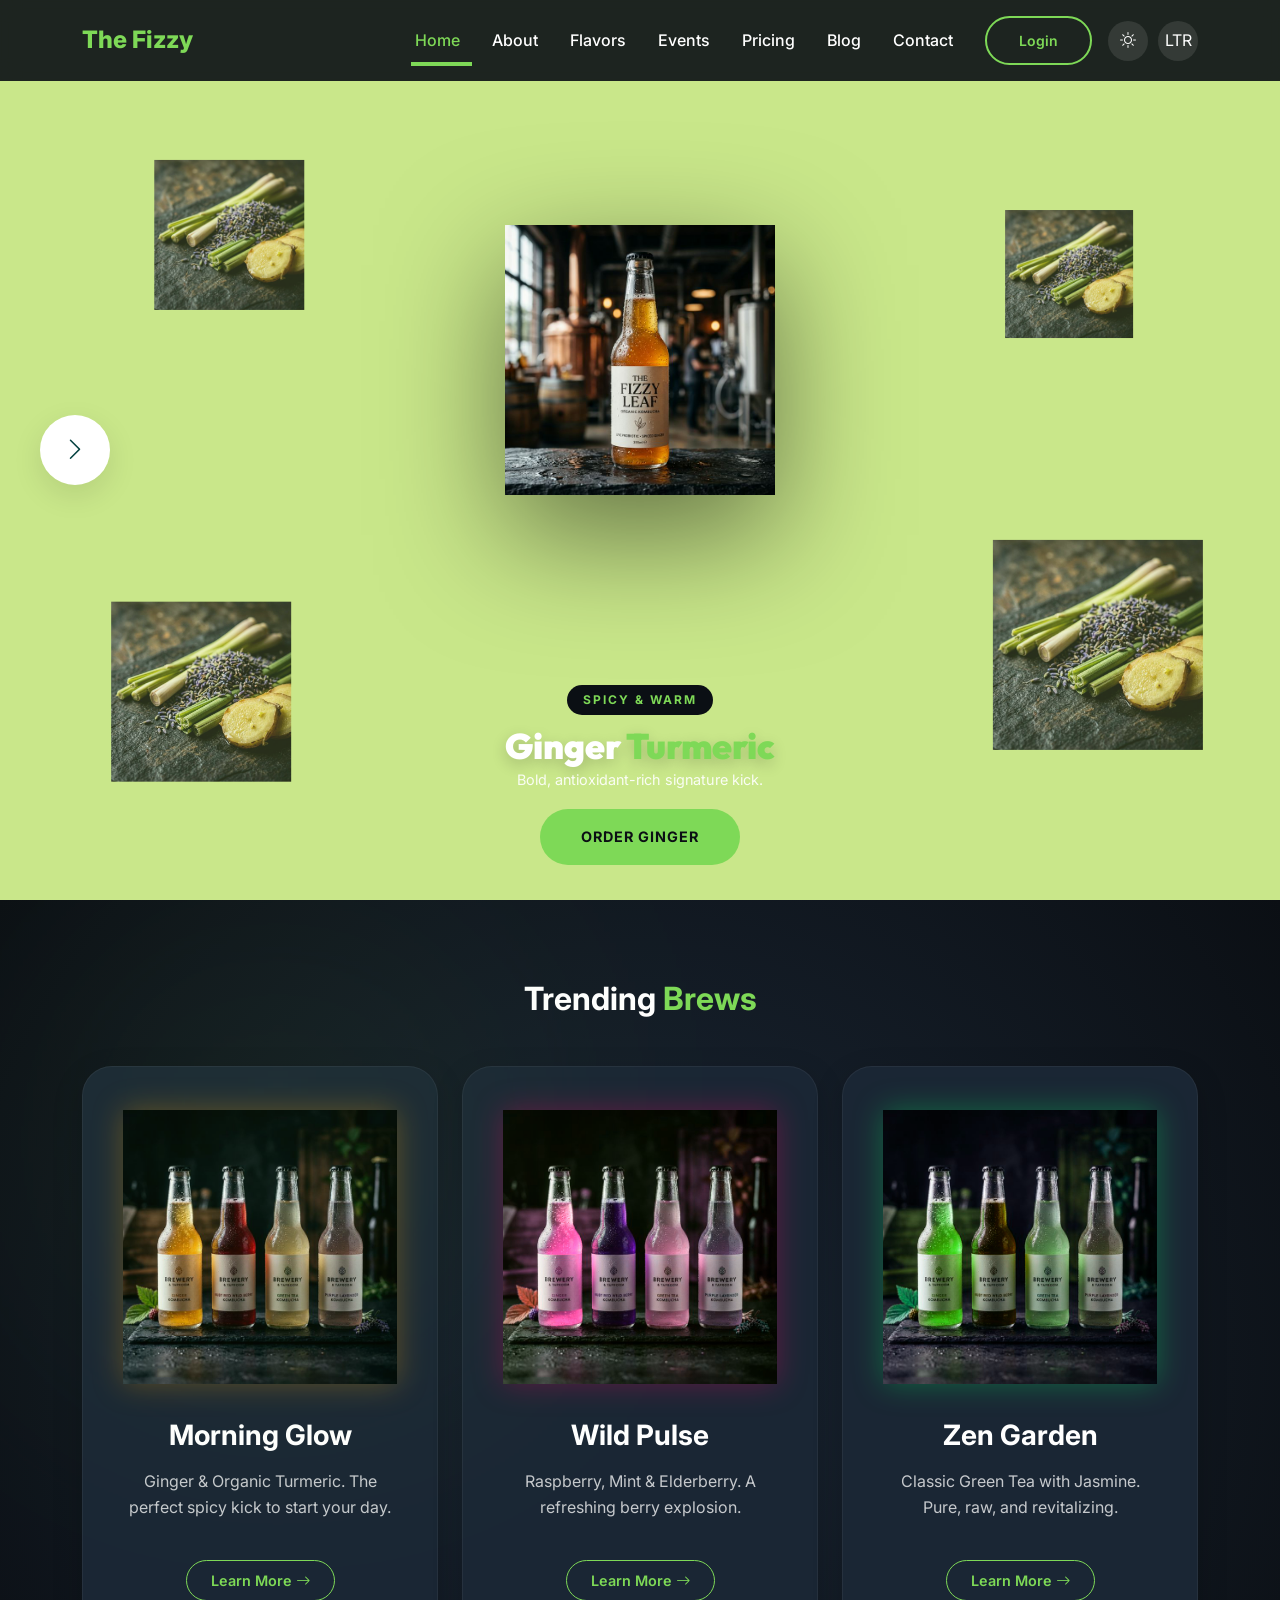
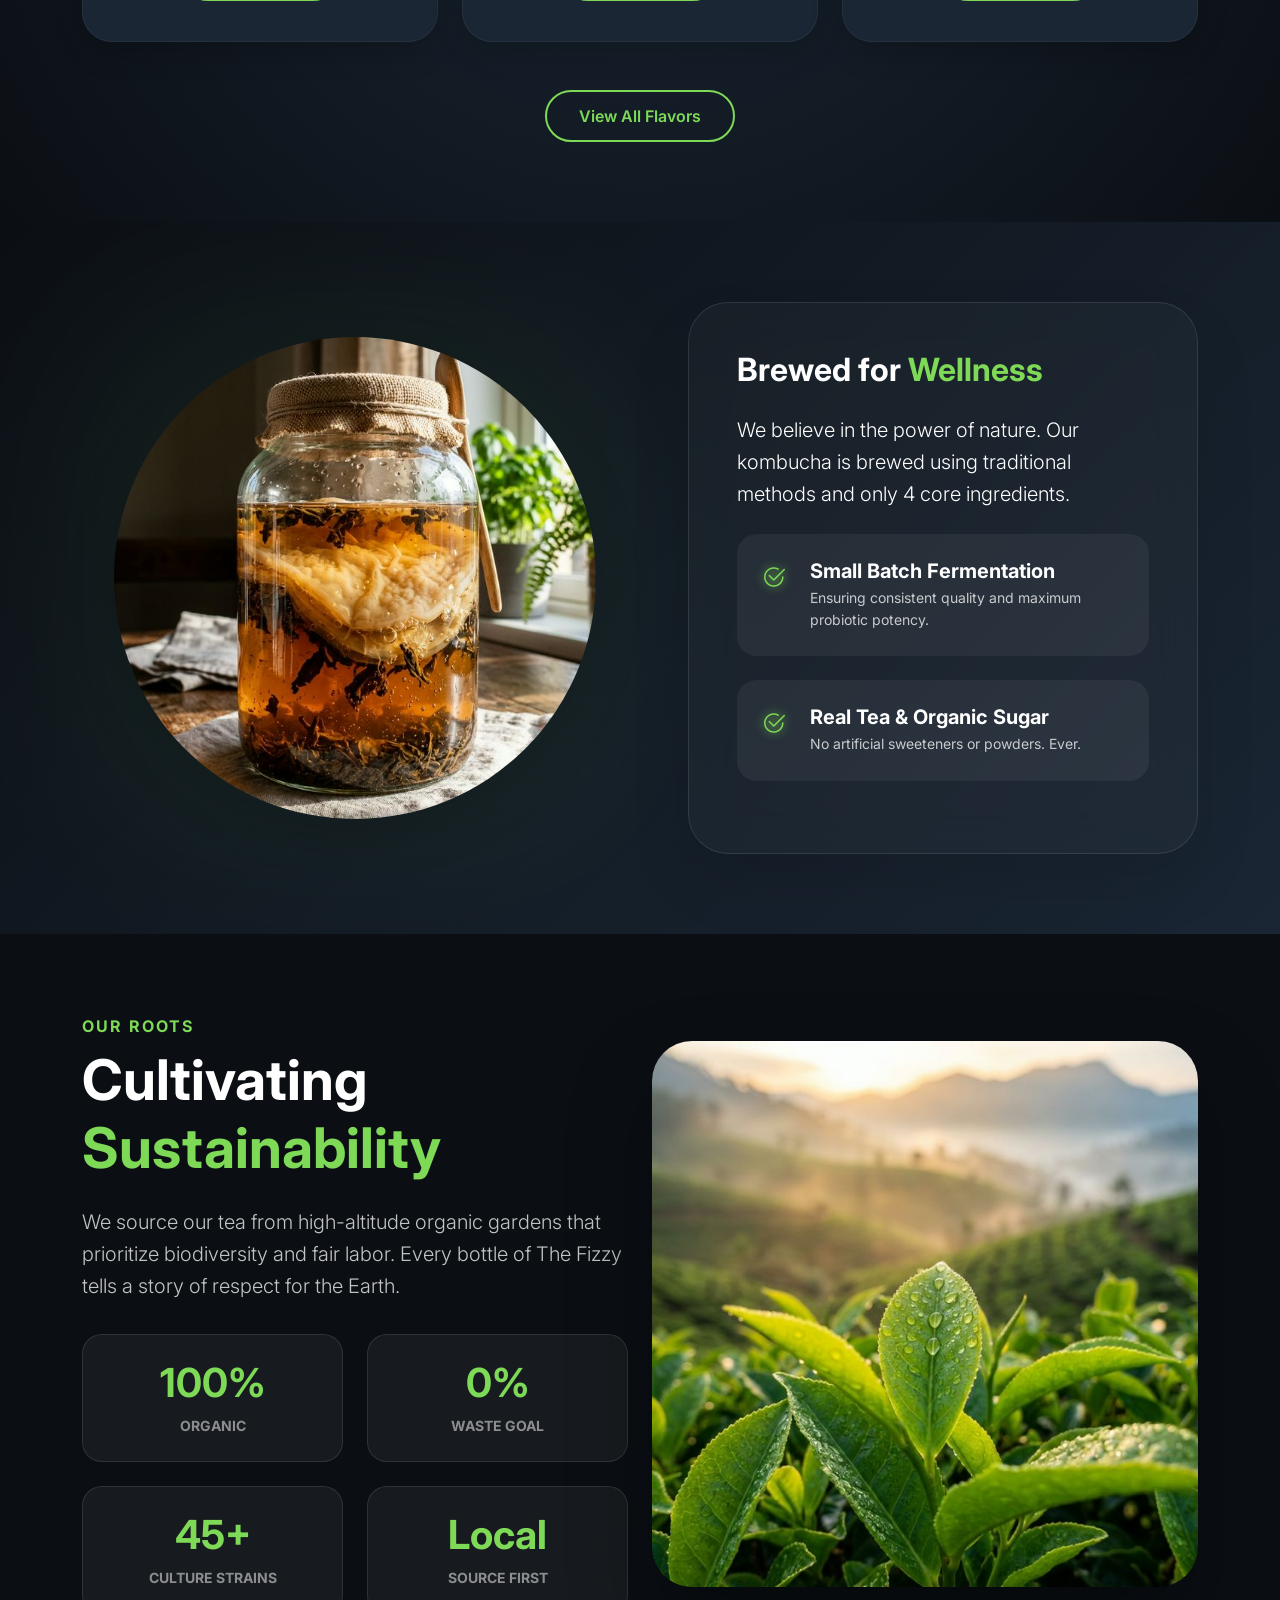
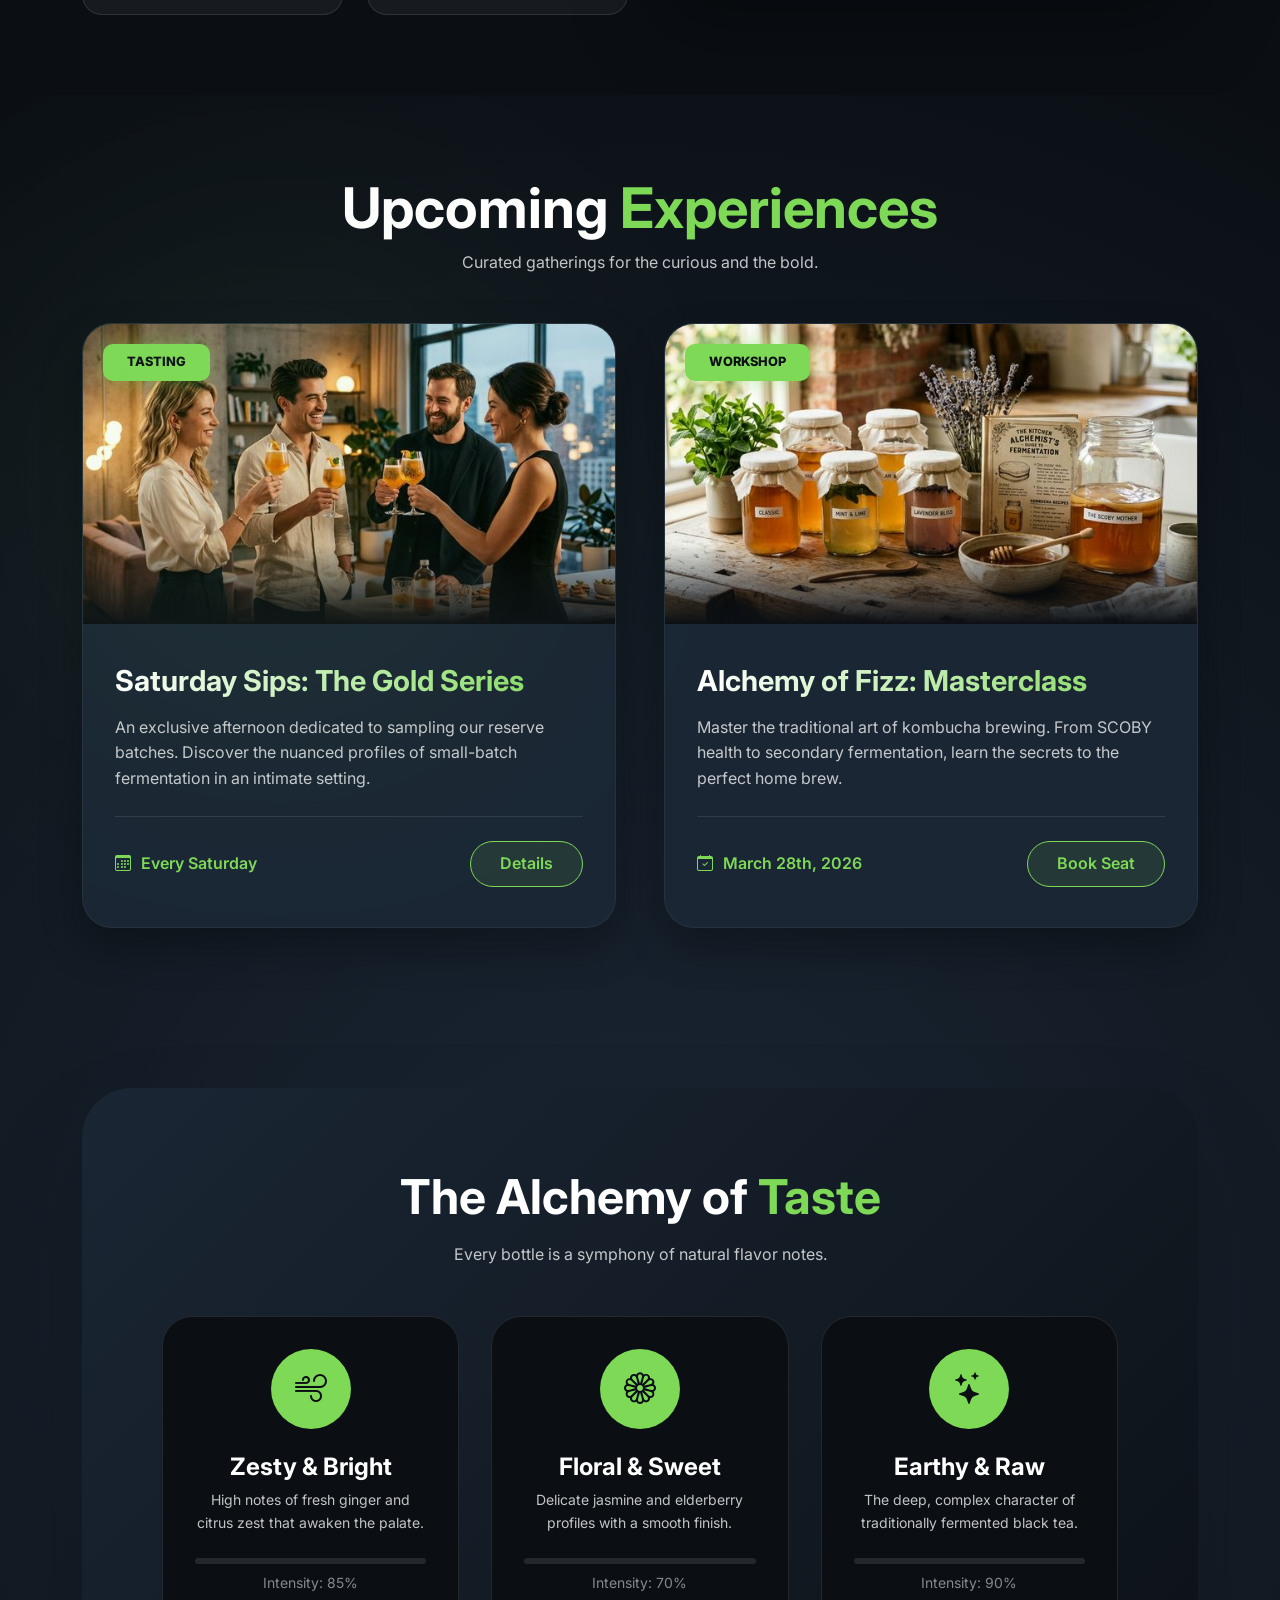
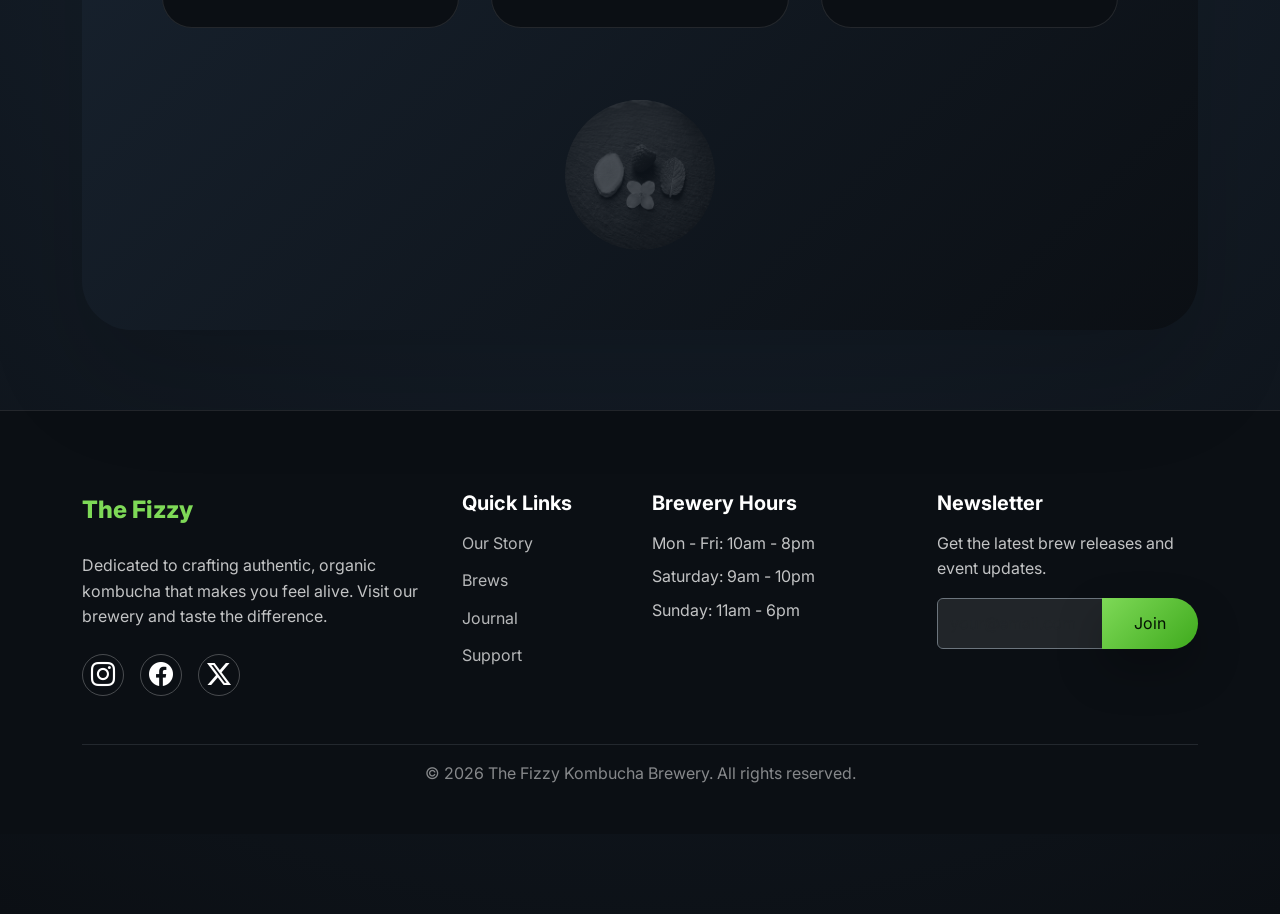
==== commit 4f9caf69: "Add login button to all page headers and fix light mode visibility issues" ====
--- a/index.html
+++ b/index.html
@@ -165,7 +165,7 @@
     <section class="section-padding bg-darker">
         <div class="container text-center">
             <h2 class="mb-5 animate-on-scroll">Trending <span class="text-accent">Brews</span></h2>
-            <div class="row g-4">
+            <div class="row g-4 flavor-row">
                 <!-- Flavor 1 -->
                 <div class="col-md-4 animate-on-scroll">
                     <div class="flavor-card flavor-ginger">
@@ -174,7 +174,7 @@
                         </div>
                         <h3>Morning Glow</h3>
                         <p class="opacity-75">Ginger & Organic Turmeric. The perfect spicy kick to start your day.</p>
-                        <a href="flavor-details.html" class="learn-more-btn">Learn More <i
+                    <a href="flavors.html#ginger-ritual" class="learn-more-btn">Learn More <i
                                 class="bi bi-arrow-right"></i></a>
                     </div>
                 </div>
@@ -186,7 +186,7 @@
                         </div>
                         <h3>Wild Pulse</h3>
                         <p class="opacity-75">Raspberry, Mint & Elderberry. A refreshing berry explosion.</p>
-                        <a href="flavor-details.html" class="learn-more-btn">Learn More <i
+                    <a href="flavors.html#wild-berry-bloom" class="learn-more-btn">Learn More <i
                                 class="bi bi-arrow-right"></i></a>
                     </div>
                 </div>
@@ -198,7 +198,7 @@
                         </div>
                         <h3>Zen Garden</h3>
                         <p class="opacity-75">Classic Green Tea with Jasmine. Pure, raw, and revitalizing.</p>
-                        <a href="flavor-details.html" class="learn-more-btn">Learn More <i
+                    <a href="flavors.html#emerald-mint" class="learn-more-btn">Learn More <i
                                 class="bi bi-arrow-right"></i></a>
                     </div>
                 </div>
@@ -546,4 +546,4 @@
         <script src="assets/js/main.js"></script>
 </body>
 
-</html>+</html>
--- a/assets/css/style.css
+++ b/assets/css/style.css
@@ -146,6 +146,21 @@
     box-shadow: 0 10px 20px rgba(126, 217, 87, 0.2);
 }
 
+footer .btn-accent {
+    background: linear-gradient(135deg, #7ed957 0%, #3faa1d 100%);
+    color: #041203;
+    padding: 0.85rem 2rem;
+    border-radius: 999px;
+    box-shadow: 0 20px 45px rgba(0, 0, 0, 0.25);
+    transition: var(--transition);
+    border: none;
+}
+
+[data-theme="dark"] footer .btn-accent {
+    color: #041203;
+    text-shadow: none;
+}
+
 .btn-outline-accent {
     border: 2px solid var(--accent-color);
     color: var(--accent-color);
@@ -176,6 +191,183 @@
     border-color: rgba(var(--glass-border), 0.2);
 }
 
+.auth-card {
+    background: #f6f6f6;
+    border: 1px solid rgba(11, 15, 20, 0.1);
+    box-shadow: 0 20px 40px rgba(0, 0, 0, 0.08);
+    color: #0b0f14;
+}
+
+.auth-card h2,
+.auth-card p {
+    color: inherit;
+}
+
+.auth-card .form-label,
+.auth-card .form-check-label,
+.auth-card .navy-text,
+.auth-card .text-accent,
+.auth-card .opacity-75 {
+    color: #0b0f14 !important;
+}
+
+.auth-card a {
+    transition: color var(--transition), text-shadow var(--transition);
+}
+
+.auth-card a.text-accent:hover {
+    color: #2e9b39;
+    text-shadow: 0 0 5px rgba(46, 155, 57, 0.4);
+}
+
+.auth-card a.text-accent:hover {
+    background-color: rgba(126, 217, 87, 0.12);
+    padding: 0 0.25rem;
+    border-radius: 0.25rem;
+}
+
+.auth-card .btn-outline-light {
+    color: #0b0f14;
+    border-color: rgba(11, 15, 20, 0.2);
+    background-color: rgba(255, 255, 255, 0.85);
+}
+
+.auth-card .btn-outline-light .bi {
+    color: inherit;
+    filter: drop-shadow(0 0 2px rgba(11, 15, 20, 0.2));
+}
+
+.auth-card .form-check-label {
+    color: #0b0f14;
+}
+
+@media (max-width: 576px) {
+    .auth-card .form-check,
+    .auth-card .form-check-label {
+        width: 100%;
+        text-align: left;
+    }
+
+    .auth-card .d-flex.justify-content-between {
+        flex-direction: column;
+        gap: 0.5rem;
+        align-items: flex-start;
+    }
+
+    .auth-card .d-flex.justify-content-between a {
+        align-self: flex-start;
+    }
+}
+
+.auth-card .btn-accent {
+    background: #0b0f14;
+    color: #ffffff;
+    border: none;
+    border-radius: 999px;
+    padding: 0.9rem 1rem;
+    font-weight: 700;
+    transition: var(--transition);
+    box-shadow: 0 15px 35px rgba(0, 0, 0, 0.25);
+}
+
+.auth-card .btn-accent:hover {
+    background: #111722;
+    transform: translateY(-1px);
+    box-shadow: 0 20px 40px rgba(0, 0, 0, 0.35);
+}
+
+.auth-controls {
+    position: fixed;
+    top: 1rem;
+    right: 1rem;
+    z-index: 1100;
+    display: flex;
+    gap: 0.5rem;
+}
+
+.auth-controls .control-btn {
+    background: rgba(255, 255, 255, 0.9);
+}
+
+.auth-controls .rtl-text {
+    font-size: 0.85rem;
+    font-weight: 700;
+}
+
+@media (max-width: 768px) {
+    .auth-controls {
+        bottom: 1rem;
+        top: auto;
+    }
+}
+
+.section-padding.bg-darker .glass-card {
+    background: rgba(8, 11, 14, 0.85);
+    border-color: rgba(255, 255, 255, 0.15);
+}
+
+.section-padding.bg-darker .glass-card h4,
+.section-padding.bg-darker .glass-card .text-accent,
+.section-padding.bg-darker .glass-card p {
+    color: #f5fbff;
+    text-shadow: 0 5px 18px rgba(0, 0, 0, 0.35);
+}
+
+.section-padding.bg-darker .glass-card p {
+    opacity: 0.95;
+}
+
+.section-padding.bg-darker .glass-card .btn-accent {
+    color: #0b2611;
+    text-shadow: none;
+}
+
+.section-padding.bg-darker .glass-card.border-accent {
+    background: rgba(7, 10, 13, 0.95);
+    border-color: rgba(126, 217, 87, 0.4);
+    box-shadow: 0 25px 50px rgba(0, 0, 0, 0.55);
+}
+
+.section-padding.bg-darker .glass-card.border-accent h2 {
+    color: #f8fbff;
+    text-shadow: 0 6px 20px rgba(0, 0, 0, 0.4);
+}
+
+.section-padding.bg-darker .glass-card.border-accent p {
+    color: rgba(255, 255, 255, 0.9);
+    opacity: 1;
+}
+
+.section-padding.bg-darker .glass-card.border-accent .btn-accent {
+    background: linear-gradient(135deg, #7ed957 0%, #3faa1d 100%);
+    color: #041203;
+    border: none;
+    box-shadow: 0 15px 35px rgba(126, 217, 87, 0.35);
+}
+
+.section-padding.bg-dark .glass-card {
+    background: rgba(7, 10, 13, 0.9);
+    border-color: rgba(255, 255, 255, 0.3);
+    box-shadow: 0 30px 65px rgba(0, 0, 0, 0.45);
+    color: #f7fbff;
+}
+
+.section-padding.bg-dark .glass-card h2,
+.section-padding.bg-dark .glass-card h3,
+.section-padding.bg-dark .glass-card p,
+.section-padding.bg-dark .glass-card .small,
+.section-padding.bg-dark .glass-card .premium-tag {
+    color: #f7fbff;
+    text-shadow: 0 5px 18px rgba(0, 0, 0, 0.35);
+}
+
+.section-padding.bg-dark .glass-card .btn-accent {
+    background: linear-gradient(135deg, #7ed957 0%, #3faa1d 100%);
+    color: #041203;
+    border: none;
+    box-shadow: 0 15px 35px rgba(126, 217, 87, 0.35);
+}
+
 .hover-lift {
     transition: var(--transition);
 }
@@ -203,6 +395,170 @@
 
 .max-width-600 {
     max-width: 600px;
+}
+
+/* Flavors Hero */
+.flavors-hero {
+    padding: 120px 0;
+    background: radial-gradient(circle at 20% -10%, rgba(126, 217, 87, 0.25), transparent 50%),
+        radial-gradient(circle at 90% 20%, rgba(255, 255, 255, 0.08), transparent 50%),
+        #050b10;
+}
+
+.flavors-hero-grid {
+    display: flex;
+    align-items: center;
+    justify-content: space-between;
+    gap: 3rem;
+    flex-wrap: wrap;
+}
+
+.flavors-hero-copy {
+    flex: 1;
+    min-width: 280px;
+}
+
+.hero-kicker {
+    display: inline-flex;
+    letter-spacing: 4px;
+    text-transform: uppercase;
+    color: #7ed957;
+    font-weight: 700;
+    margin-bottom: 0.75rem;
+}
+
+.hero-lead {
+    font-size: 1.2rem;
+    line-height: 1.6;
+    max-width: 520px;
+}
+
+.hero-actions {
+    margin-top: 2rem;
+    display: flex;
+    gap: 1rem;
+    flex-wrap: wrap;
+}
+
+.flavors-hero,
+.flavors-hero h1,
+.flavors-hero p,
+.flavors-hero .hero-kicker,
+.flavors-hero .hero-actions a {
+    color: var(--text-color);
+}
+
+@media (prefers-color-scheme: light) {
+    .flavors-hero {
+        background: radial-gradient(circle at 50% 10%, rgba(126, 217, 87, 0.35), transparent 55%),
+            #f4f7f5;
+    }
+}
+
+[data-theme="light"] .flavors-hero {
+    background: radial-gradient(circle at 50% 10%, rgba(126, 217, 87, 0.35), transparent 55%),
+        #f4f7f5;
+}
+
+[data-theme="light"] .flavors-hero .hero-kicker,
+[data-theme="light"] .flavors-hero .hero-actions a {
+    color: #0b0f14;
+}
+
+.flavors-hero,
+.flavors-hero-cop
+.flavors-hero-image {
+    position: relative;
+    flex: 1;
+    min-width: 280px;
+    display: flex;
+    justify-content: center;
+}
+
+.hero-bottle {
+    width: 100%;
+    max-width: 420px;
+    border-radius: 32px;
+    object-fit: cover;
+    box-shadow: 0 30px 60px rgba(0, 0, 0, 0.6);
+    animation: floatBottle 7s ease-in-out infinite;
+}
+
+.hero-orb {
+    position: absolute;
+    width: 140px;
+    height: 140px;
+    border-radius: 50%;
+    background: rgba(126, 217, 87, 0.4);
+    filter: blur(6px);
+    animation: pulseOrb 6s ease-in-out infinite;
+    z-index: 0;
+}
+
+.orb-one {
+    top: -40px;
+    right: 10%;
+}
+
+.orb-two {
+    bottom: -30px;
+    left: 5%;
+    animation-delay: 1.5s;
+}
+
+@keyframes floatBottle {
+    0% {
+        transform: translateY(0);
+    }
+    50% {
+        transform: translateY(-25px);
+    }
+    100% {
+        transform: translateY(0);
+    }
+}
+
+@keyframes pulseOrb {
+    0% {
+        transform: scale(0.8);
+        opacity: 0.5;
+    }
+    50% {
+        transform: scale(1.2);
+        opacity: 0.9;
+    }
+    100% {
+        transform: scale(0.8);
+        opacity: 0.5;
+    }
+}
+
+@media (max-width: 991px) {
+    .flavors-hero-grid {
+        flex-direction: column;
+    }
+
+    .hero-actions {
+        justify-content: center;
+    }
+}
+
+#blog-articles .row {
+    justify-content: center;
+}
+
+.blog-card-link {
+    display: inline-flex;
+    margin: 0 auto;
+    font-weight: 700;
+    letter-spacing: 0.5px;
+    transition: color 0.3s ease, transform 0.3s ease;
+}
+
+.blog-card-link:hover {
+    color: #0b0f14;
+    transform: translateY(-2px);
+    text-decoration: underline;
 }
 
 .bg-darker {
@@ -230,6 +586,111 @@
     padding: 8px 16px;
     background: rgba(126, 217, 87, 0.1);
     border-radius: 50px;
+}
+
+#premium-peek .btn {
+    border-radius: 50px;
+    font-weight: 600;
+    letter-spacing: 1px;
+}
+
+#premium-peek .btn-outline-light {
+    width: 54px;
+    height: 54px;
+    padding: 0;
+    border-width: 2px;
+    display: inline-flex;
+    align-items: center;
+    justify-content: center;
+    border-color: rgba(255, 255, 255, 0.6);
+    background: rgba(255, 255, 255, 0.08);
+    color: #f8fbff;
+    transition: border-color 0.3s, background 0.3s;
+}
+
+#premium-peek .btn-outline-light:hover {
+    border-color: #fff;
+    background: rgba(255, 255, 255, 0.14);
+}
+
+#premium-peek .btn-outline-light i {
+    font-size: 1.25rem;
+}
+
+[data-theme="light"] #premium-peek .glass-card {
+    background: #fdfdfb;
+    border-color: rgba(11, 15, 20, 0.08);
+}
+
+[data-theme="light"] #premium-peek .premium-tag {
+    color: #1a4b1f;
+    background: rgba(126, 217, 87, 0.15);
+}
+
+[data-theme="light"] #premium-peek h2,
+[data-theme="light"] #premium-peek .lead {
+    color: #0b0f14;
+    text-shadow: none;
+}
+
+[data-theme="light"] #premium-peek .glass-card .btn-accent {
+    color: #041203;
+    box-shadow: 0 18px 40px rgba(0, 0, 0, 0.15);
+}
+
+[data-theme="light"] #premium-peek .btn-outline-light {
+    border-color: rgba(11, 15, 20, 0.4);
+    color: #0b0f14;
+    background: rgba(11, 15, 20, 0.06);
+}
+
+[data-theme="light"] #premium-peek .btn-outline-light i {
+    color: #0b0f14;
+}
+
+.continue-reading-btn {
+    background: linear-gradient(135deg, #7ed957 0%, #3faa1d 100%);
+    color: #041203;
+    border-radius: 50px;
+    padding: 0.95rem 2.5rem;
+    font-weight: 700;
+    letter-spacing: 0.6px;
+    box-shadow: 0 20px 45px rgba(0, 0, 0, 0.4);
+}
+
+.continue-reading-btn:hover {
+    transform: translateY(-2px);
+    box-shadow: 0 25px 50px rgba(0, 0, 0, 0.45);
+}
+[data-theme="light"] #premium-peek .glass-card {
+    background: #fdfdfb;
+    border-color: rgba(11, 15, 20, 0.08);
+}
+
+[data-theme="light"] #premium-peek .premium-tag {
+    color: #1a4b1f;
+    background: rgba(126, 217, 87, 0.15);
+}
+
+[data-theme="light"] #premium-peek h2,
+[data-theme="light"] #premium-peek .lead {
+    color: #0b0f14;
+    text-shadow: none;
+}
+
+[data-theme="light"] #premium-peek .glass-card .btn-accent {
+    color: #041203;
+    box-shadow: 0 18px 40px rgba(0, 0, 0, 0.15);
+}
+
+[data-theme="light"] #premium-peek .btn-outline-light {
+    border-color: rgba(11, 15, 20, 0.4);
+    color: #0b0f14;
+    background: rgba(11, 15, 20, 0.06);
+}
+
+[data-theme="light"] #premium-peek .btn-outline-light i {
+    color: #0b0f14;
 }
 
 .btn-accent:hover {
@@ -501,9 +962,10 @@
 }
 
 .slider-controls-wrap {
-    position: fixed;
+    position: absolute;
     top: 50%;
-    width: 100%;
+    left: 0;
+    right: 0;
     display: flex;
     justify-content: space-between;
     padding: 0 40px;
@@ -577,27 +1039,45 @@
     }
 
     .f-img-1 {
-        width: 80px;
-        bottom: 15%;
+        width: clamp(65px, 20vw, 115px);
+        bottom: 12%;
         left: 5%;
     }
 
     .f-img-2 {
-        width: 70px;
-        top: 15%;
+        width: clamp(55px, 14vw, 95px);
+        top: 12%;
         left: 5%;
     }
 
     .f-img-3 {
-        width: 60px;
-        top: 18%;
+        width: clamp(55px, 14vw, 95px);
+        top: 12%;
         right: 5%;
     }
 
     .f-img-4 {
-        width: 90px;
-        bottom: 20%;
+        width: clamp(60px, 18vw, 120px);
+        bottom: 12%;
         right: 5%;
+    }
+
+    .ingredients-viewport {
+        display: block;
+        z-index: 1;
+        opacity: 0.9;
+    }
+
+    .ingredient-section {
+        background-color: rgba(201, 231, 138, 0.35);
+    }
+
+    .ingredient-section:nth-child(2) {
+        background-color: rgba(255, 178, 178, 0.35);
+    }
+
+    .ingredient-section:nth-child(3) {
+        background-color: rgba(193, 191, 242, 0.35);
     }
 }
 
@@ -652,6 +1132,31 @@
     box-shadow: 0 20px 40px rgba(0, 0, 0, 0.4), 0 0 20px rgba(126, 217, 87, 0.2);
 }
 
+@media (max-width: 992px) {
+    .flavor-row {
+        justify-content: center;
+        gap: 2rem;
+    }
+
+    .flavor-row>[class*="col-"] {
+        display: flex;
+        justify-content: center;
+    }
+
+    .flavor-row .flavor-card {
+        min-height: 460px;
+        flex: 1;
+        max-width: 320px;
+        justify-content: space-between;
+        padding-bottom: 2.2rem;
+    }
+
+    .flavor-row .learn-more-btn {
+        margin-top: auto;
+        align-self: center;
+    }
+}
+
 .flavor-image-container {
     width: 100%;
     height: 280px;
@@ -746,6 +1251,42 @@
 .footer-link:hover {
     opacity: 1;
     padding-inline-start: 10px;
+}
+
+.footer .form-control {
+    background: rgba(255, 255, 255, 0.08);
+    border: 1px solid rgba(255, 255, 255, 0.15);
+    color: var(--text-color);
+    border-radius: 999px;
+    box-shadow: none;
+    transition: border-color 0.3s ease, background 0.3s ease;
+}
+
+.footer .form-control:focus {
+    border-color: rgba(126, 217, 87, 0.8);
+    background: rgba(255, 255, 255, 0.15);
+    outline: none;
+}
+
+.social-links a {
+    width: 42px;
+    height: 42px;
+    border-radius: 50%;
+    border: 1px solid rgba(255, 255, 255, 0.25);
+    display: inline-flex;
+    align-items: center;
+    justify-content: center;
+    transition: all 0.3s ease;
+    color: var(--text-color);
+    background: transparent;
+}
+
+.social-links a:hover {
+    border-color: var(--accent-color);
+    background: rgba(126, 217, 87, 0.1);
+    color: var(--accent-color);
+    transform: translateY(-2px);
+    box-shadow: 0 10px 20px rgba(126, 217, 87, 0.2);
 }
 
 /* Premium Aesthetics */
@@ -1008,6 +1549,9 @@
     padding: 2.5rem 2rem;
     position: relative;
     z-index: 2;
+    display: flex;
+    flex-direction: column;
+    flex: 1;
 }
 
 .event-card h3 {
@@ -1019,11 +1563,17 @@
     -webkit-text-fill-color: transparent;
 }
 
+.event-card {
+    display: flex;
+    flex-direction: column;
+    height: 100%;
+}
+
 .event-footer {
     display: flex;
     justify-content: space-between;
     align-items: center;
-    margin-top: 2rem;
+    margin-top: auto;
     padding-top: 1.5rem;
     border-top: 1px solid rgba(255, 255, 255, 0.1);
 }
@@ -1118,7 +1668,8 @@
     background: var(--primary-color);
     padding: 2rem;
     border-radius: 30px;
-    width: 300px;
+    flex: 1 1 260px;
+    width: min(300px, 85vw);
     text-align: center;
     border: 1px solid rgba(var(--glass-border, 255, 255, 255), 0.1);
     transition: all 0.4s cubic-bezier(0.175, 0.885, 0.32, 1.275);
@@ -1971,6 +2522,26 @@
     }
 }
 
+@media (max-width: 991px) {
+    .heritage-grid {
+        grid-template-columns: 1fr;
+        gap: 3rem;
+        text-align: center;
+    }
+
+    .heritage-description {
+        padding-inline-start: 0;
+        border-inline-start: none;
+        border-top: 3px solid var(--accent-color);
+        padding-top: 1.5rem;
+    }
+
+    .heritage-image-wrapper {
+        order: -1;
+        margin-bottom: 2rem;
+    }
+}
+
 /* Master Craft Section (About Page) */
 .master-craft-section {
     padding-block: 10rem;
@@ -2096,8 +2667,15 @@
     flex-direction: column;
     justify-content: flex-end;
     z-index: 2;
-    background: linear-gradient(transparent, rgba(0, 0, 0, 0.8));
+    background: linear-gradient(180deg, transparent 0%, rgba(0, 0, 0, 0.4) 50%, rgba(0, 0, 0, 0.9) 100%);
     transition: all 0.4s ease;
+}
+
+.bento-content h3 {
+    color: #ffffff;
+    font-family: 'Outfit', sans-serif;
+    font-weight: 800;
+    margin-bottom: 0;
 }
 
 .bento-item:hover .bento-content {
@@ -2115,6 +2693,26 @@
         display: flex;
         flex-direction: column;
         align-items: center;
+    }
+
+    .craft-main-image {
+        max-width: 300px;
+        margin-bottom: 3rem;
+    }
+}
+
+@media (max-width: 575px) {
+    .craft-main-image {
+        max-width: 220px;
+        margin-bottom: 2.5rem;
+    }
+
+    .master-craft-section {
+        padding-block: 6rem;
+    }
+
+    .craft-feature-item h4 {
+        font-size: 1.5rem;
     }
 }
 
@@ -2608,8 +3206,24 @@
     transition: border-color 0.4s ease;
 }
 
+.event-bento-item::after {
+    content: '';
+    position: absolute;
+    inset: 0;
+    border-radius: inherit;
+    background: linear-gradient(180deg, rgba(5, 5, 6, 0.05) 20%, rgba(5, 5, 6, 0.95) 85%);
+    pointer-events: none;
+    opacity: 1;
+    transition: opacity 0.4s ease;
+    z-index: 1;
+}
+
 .event-bento-item:hover {
     border-color: var(--accent-color);
+}
+
+.event-bento-item:hover::after {
+    opacity: 1;
 }
 
 .item-big {
@@ -2642,12 +3256,21 @@
     flex-direction: column;
     justify-content: flex-end;
     z-index: 2;
-    background: linear-gradient(transparent, rgba(0, 0, 0, 0.85));
+    background: linear-gradient(180deg, rgba(5, 5, 6, 0.05) 20%, rgba(5, 5, 6, 0.95));
     transition: transform 0.4s ease;
+    color: #fdfdfd;
 }
 
 .event-bento-item:hover .event-bento-content {
     transform: translateY(-8px);
+}
+
+.event-bento-content h3,
+.event-bento-content p,
+.event-bento-content .text-accent,
+.event-bento-content .small {
+    color: #fdfdfd;
+    text-shadow: 0 10px 20px rgba(0, 0, 0, 0.6);
 }
 
 @media (max-width: 1200px) {
@@ -2684,6 +3307,19 @@
     height: 100%;
     position: relative;
     overflow: hidden;
+    display: flex;
+    flex-direction: column;
+    justify-content: space-between;
+}
+
+.pricing-card .btn {
+    border-radius: 999px;
+    padding: 1.1rem 2rem;
+    font-weight: 700;
+    letter-spacing: 0.5px;
+    text-transform: uppercase;
+    font-size: 0.95rem;
+    transition: opacity 0.3s ease, transform 0.3s ease;
 }
 
 .pricing-card:hover {
@@ -2695,6 +3331,45 @@
 .pricing-card.featured-card {
     border-top: 5px solid var(--accent-color);
     background-color: var(--secondary-color) !important;
+}
+
+.pricing-card .btn-outline-accent {
+    border-color: rgba(126, 217, 87, 0.55);
+    background: rgba(126, 217, 87, 0.08);
+    color: #f4fbff;
+    box-shadow: 0 15px 30px rgba(0, 0, 0, 0.25);
+}
+
+.pricing-card .btn-outline-accent:hover {
+    background: rgba(126, 217, 87, 0.18);
+    transform: translateY(-2px);
+}
+
+.pricing-card .btn-accent {
+    border: none;
+    background: linear-gradient(135deg, #7ed957 0%, #3faa1d 100%);
+    color: #041203;
+    box-shadow: 0 20px 45px rgba(126, 217, 87, 0.35);
+}
+
+[data-theme="light"] .pricing-card {
+    border-color: rgba(0, 0, 0, 0.08);
+    background-color: #f6f8fb;
+}
+
+[data-theme="light"] .pricing-card .btn-outline-accent,
+[data-theme="light"] .pricing-card .btn-accent {
+    color: #0b0f14;
+    box-shadow: 0 15px 30px rgba(0, 0, 0, 0.15);
+}
+
+[data-theme="light"] .pricing-card .btn-outline-accent {
+    border-color: rgba(11, 15, 20, 0.2);
+    background: rgba(11, 15, 20, 0.06);
+}
+
+[data-theme="light"] .pricing-card .btn-accent {
+    background: linear-gradient(135deg, #7ed957 0%, #3faa1d 100%);
 }
 
 .pricing-card h4 {
@@ -2845,6 +3520,24 @@
     margin-bottom: 2rem;
 }
 
+.wholesale-content .btn-accent {
+    border-radius: 999px;
+    padding: 1rem 3rem;
+    font-size: 1rem;
+    font-weight: 700;
+    text-transform: uppercase;
+    letter-spacing: 1px;
+    box-shadow: 0 25px 55px rgba(0, 0, 0, 0.4);
+    transition: transform 0.3s ease, box-shadow 0.3s ease;
+    background: linear-gradient(135deg, #7ed957 0%, #3faa1d 100%);
+    color: #041203;
+}
+
+.wholesale-content .btn-accent:hover {
+    transform: translateY(-2px);
+    box-shadow: 0 30px 65px rgba(0, 0, 0, 0.45);
+}
+
 @media (max-width: 1250px) {
     .wholesale-banner {
         grid-template-columns: 1fr;
@@ -3015,6 +3708,23 @@
     box-shadow: 0 5px 15px rgba(126, 217, 87, 0.3);
 }
 
+.harvest-note-link {
+    display: inline-flex;
+    align-items: center;
+    gap: 0.4rem;
+    padding: 0.35rem 0.9rem;
+    border-radius: 999px;
+    background: rgba(255, 255, 255, 0.06);
+    border: 1px solid transparent;
+    transition: all 0.3s ease;
+}
+
+.harvest-note-link:hover {
+    background: rgba(255, 255, 255, 0.3);
+    border-color: rgba(255, 255, 255, 0.4);
+    text-decoration: none;
+}
+
 .icon-sm {
     display: flex;
     align-items: center;
@@ -3048,6 +3758,25 @@
 
     .harvest-item.large {
         grid-row: span 1;
+    }
+
+    #seasonal-harvest .row.align-items-center {
+        flex-direction: column;
+        text-align: center;
+    }
+
+    #seasonal-harvest .seasonal-heading h2,
+    #seasonal-harvest .seasonal-heading .premium-tag,
+    #seasonal-harvest .seasonal-heading span {
+        text-align: center;
+        margin-left: auto;
+        margin-right: auto;
+    }
+
+    #seasonal-harvest .lead {
+        margin-left: auto;
+        margin-right: auto;
+        max-width: 380px;
     }
 }
 
@@ -3127,6 +3856,23 @@
 
 .diagonal-reveal {
     position: relative;
+}
+
+/* More Ways to Connect tweaks */
+.more-connect h2,
+.more-connect .lead {
+    color: #0b0f14;
+}
+
+@media (max-width: 1024px) {
+    .more-connect .row.justify-content-center,
+    .more-connect .row.g-4 {
+        text-align: center !important;
+    }
+
+    .more-connect .row.g-4 .glass-card {
+        margin-inline: auto;
+    }
 }
 
 @media (max-width: 991px) {
@@ -3789,4 +4535,4 @@
         font-size: 2.2rem;
         top: -50px;
     }
-}+}
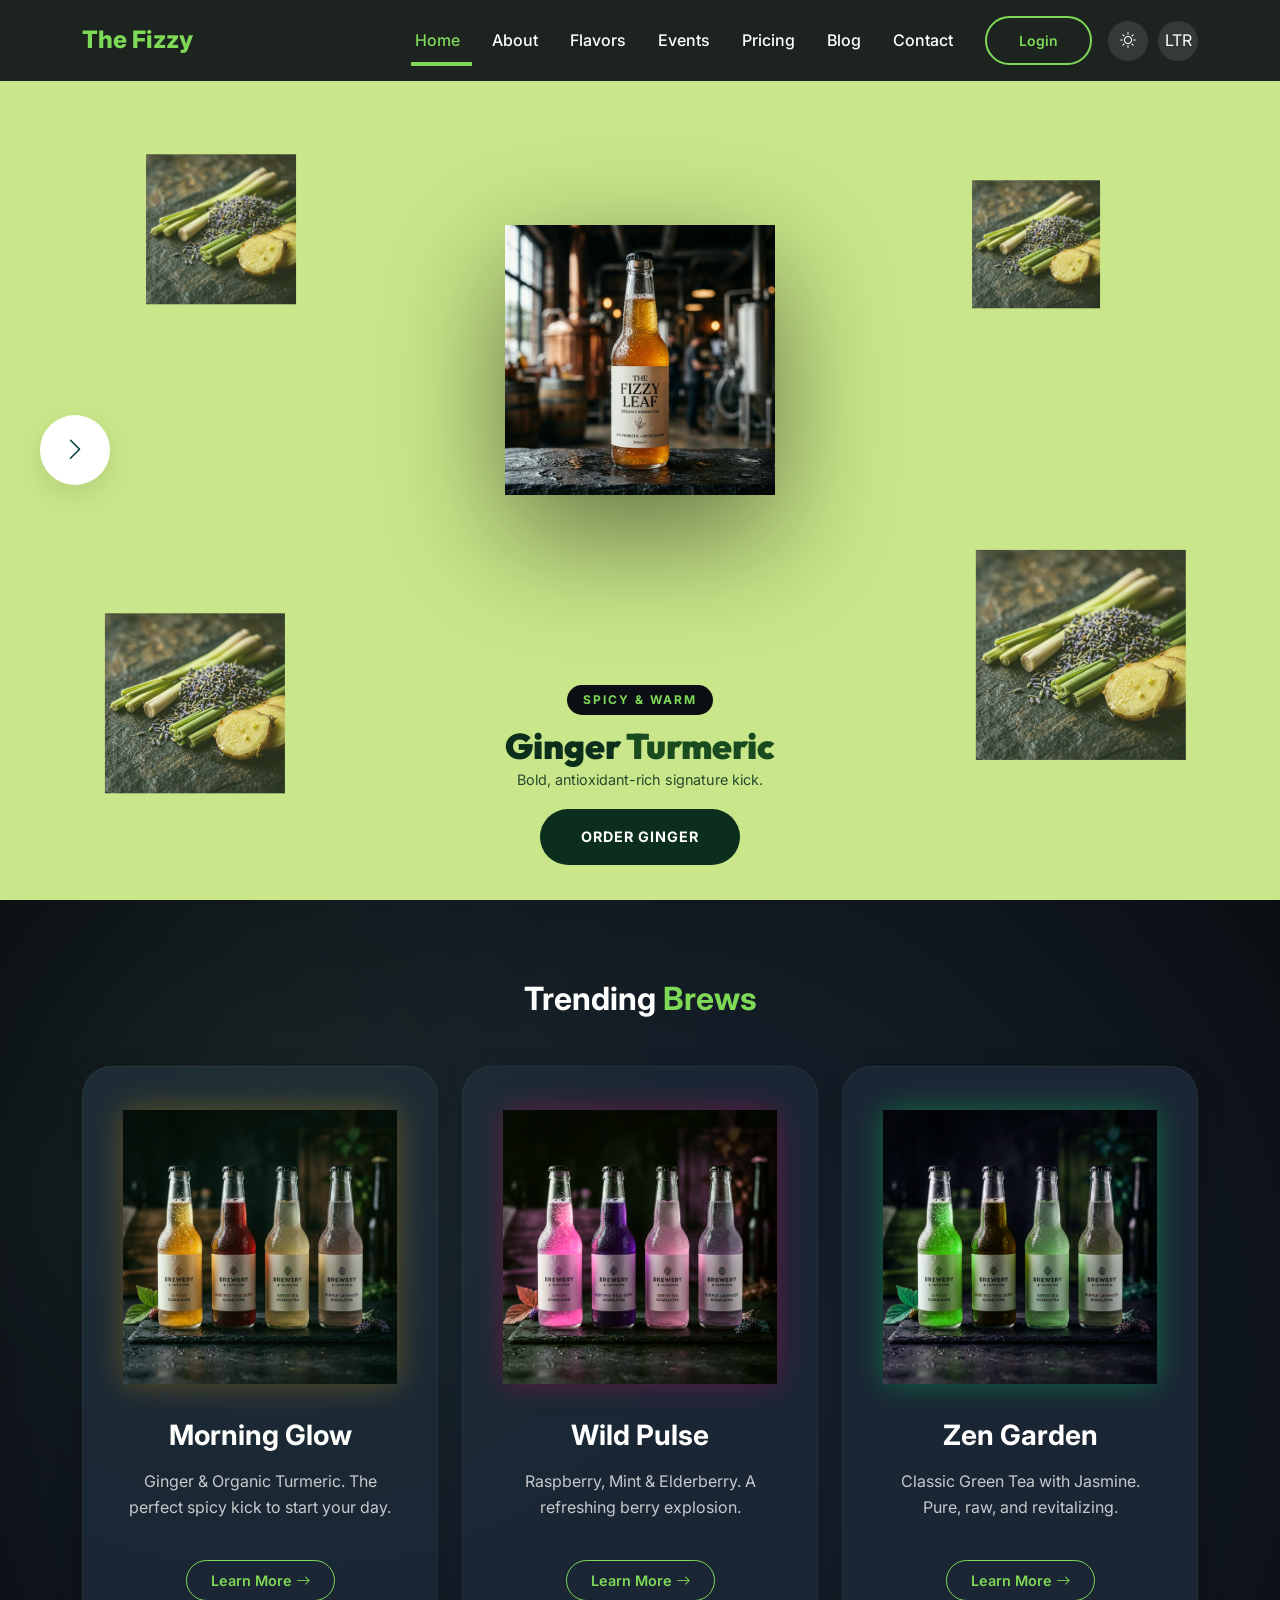
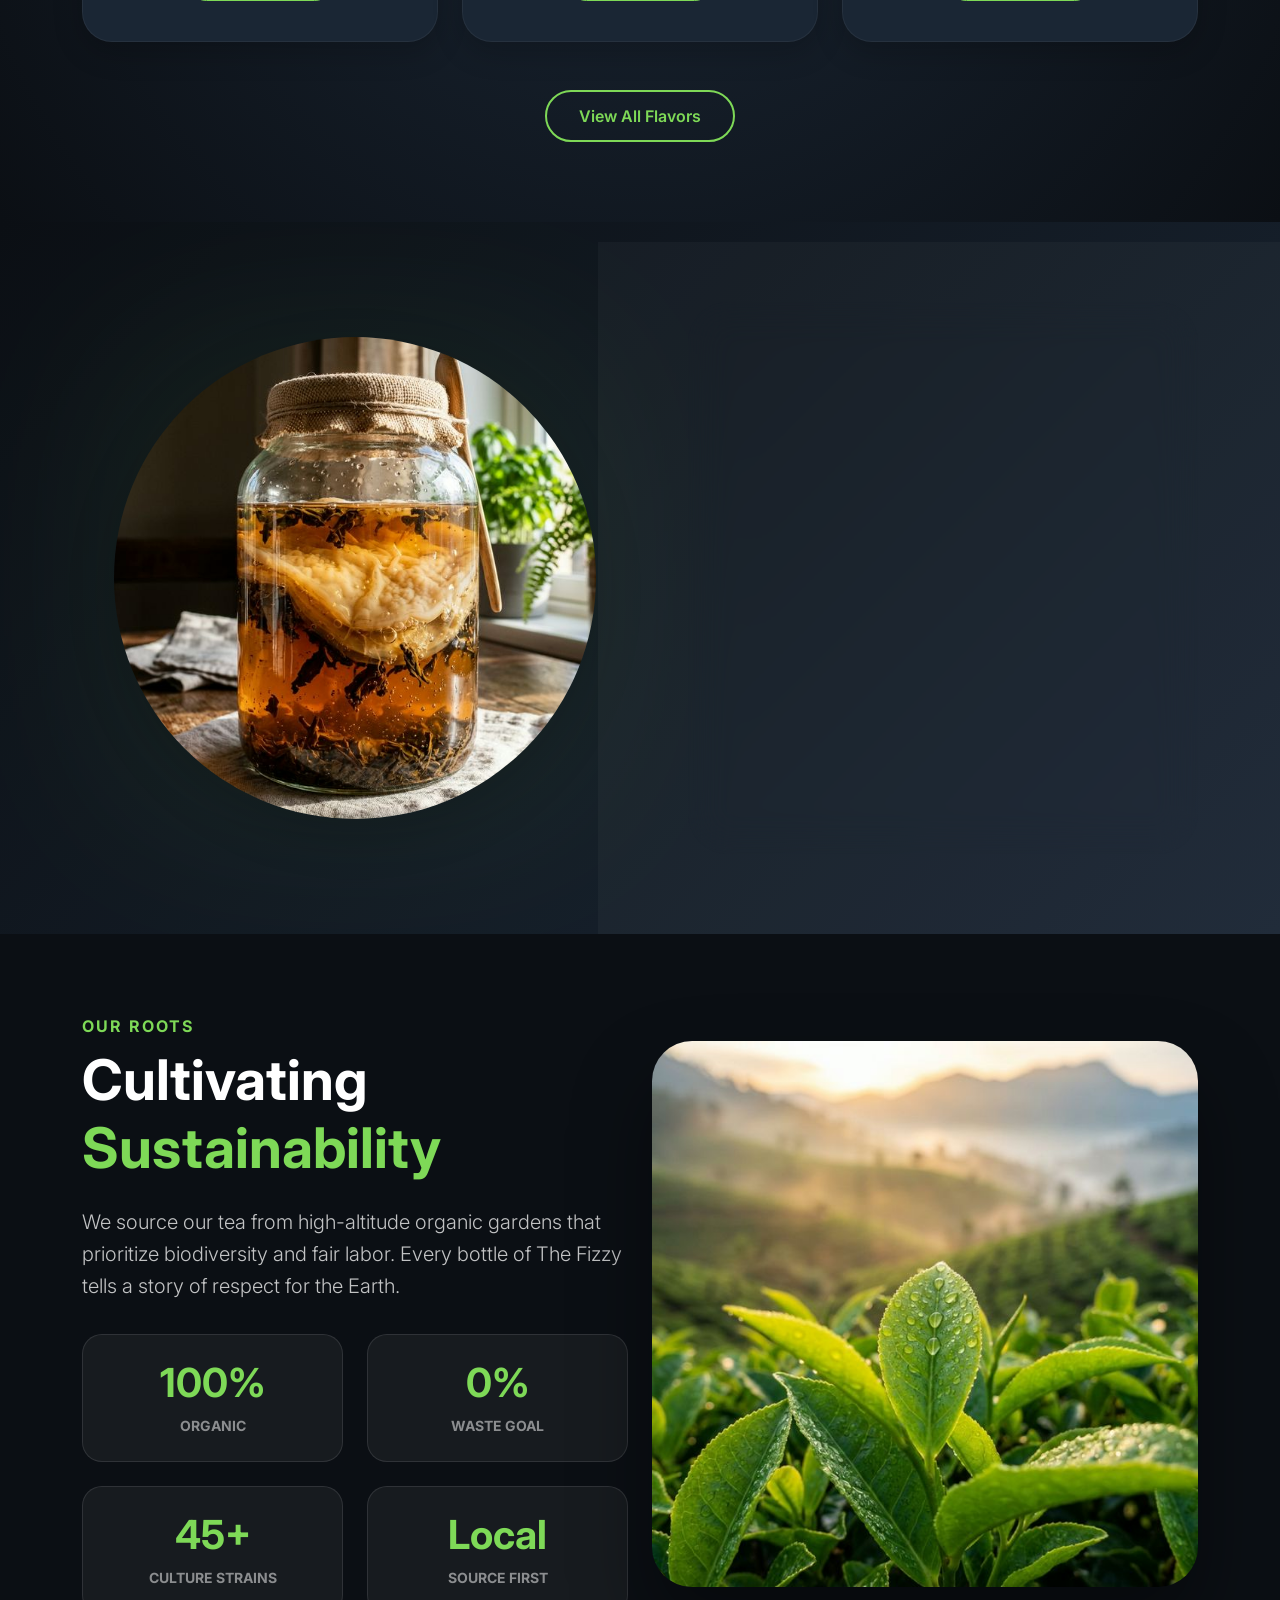
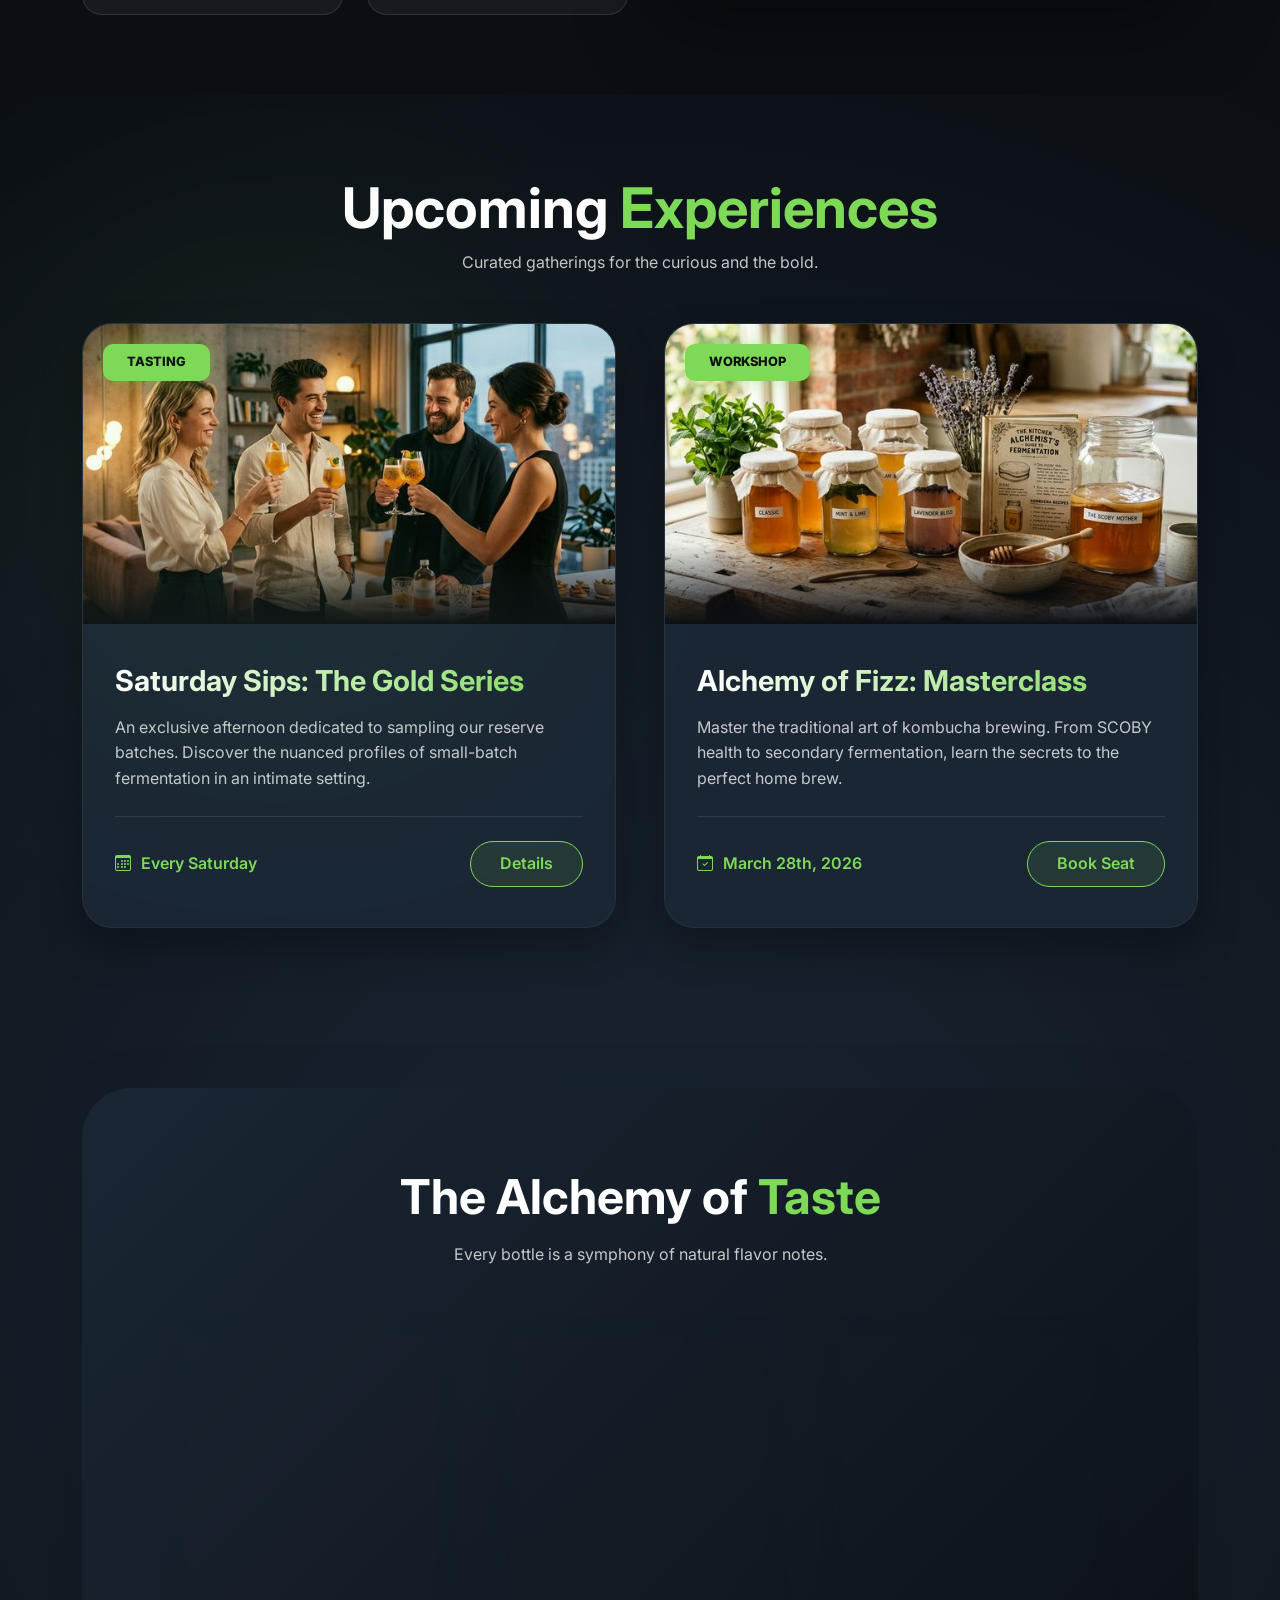
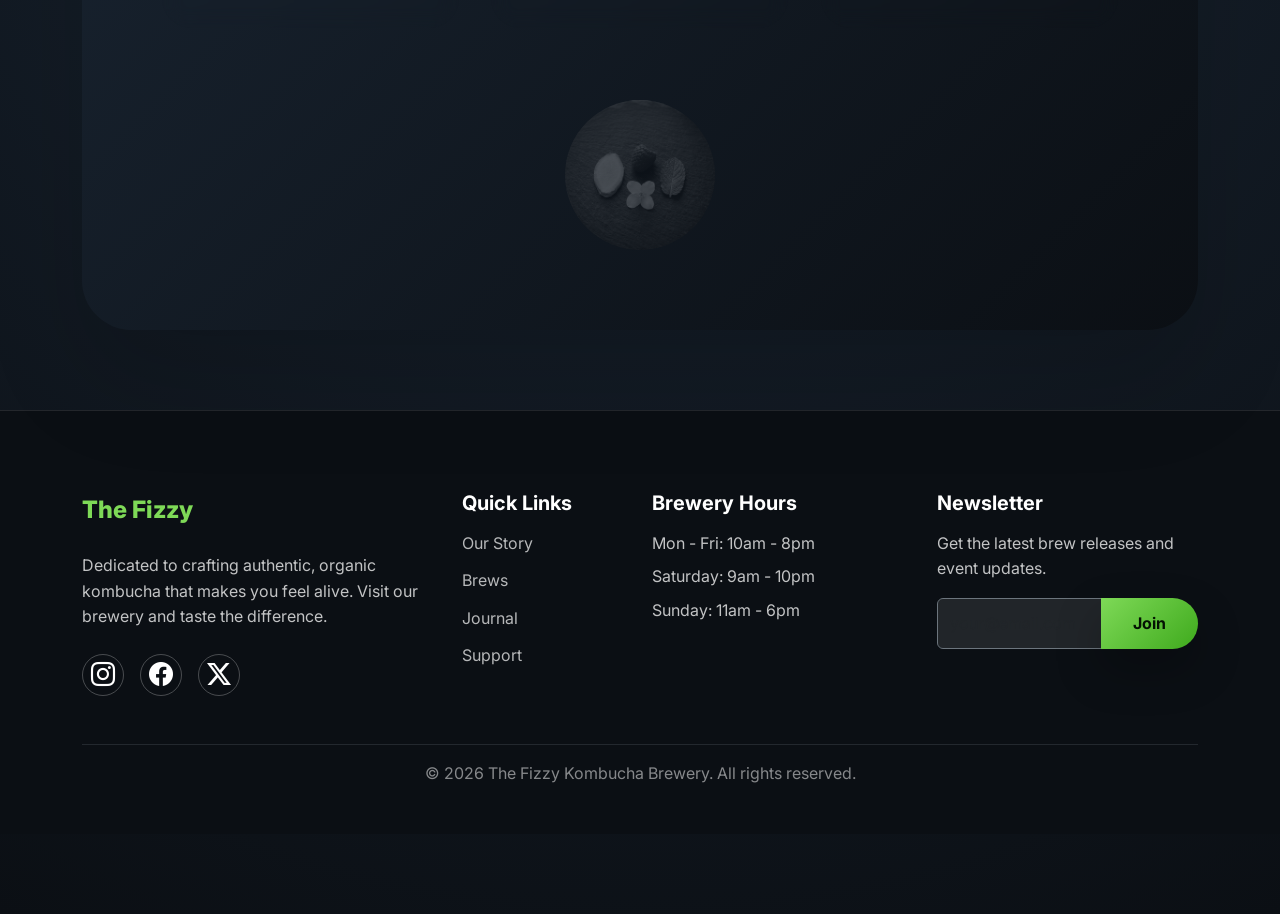
==== commit bce12936: "Comprehensive UI refinements, branding updates, and responsive layout fixes" ====
--- a/index.html
+++ b/index.html
@@ -16,6 +16,7 @@
         rel="stylesheet">
 
     <!-- Icons -->
+    <link rel="icon" type="image/png" href="assets/images/favicon.png">
     <link rel="stylesheet" href="https://cdn.jsdelivr.net/npm/bootstrap-icons@1.11.3/font/bootstrap-icons.min.css">
 
     <!-- Bootstrap CSS (Dynamic based on RTL) -->
@@ -36,10 +37,7 @@
             </a>
 
             <div class="d-flex align-items-center ms-auto">
-                <div class="theme-controls d-lg-none me-3">
-                    <button id="rtl-toggle-mob" class="control-btn" aria-label="Toggle RTL"><span
-                            class="rtl-text">LTR</span></button>
-                </div>
+
 
                 <button class="navbar-toggler border-0 shadow-none" type="button" data-bs-toggle="collapse"
                     data-bs-target="#navbarNav">
@@ -66,9 +64,9 @@
                     <li class="nav-item"><a class="nav-link" href="contact.html">Contact</a></li>
                 </ul>
 
-                <div class="d-flex align-items-center ms-3">
+                <div class="d-flex align-items-center mt-3 mt-lg-0 ms-lg-3">
                     <a href="login.html" class="btn btn-outline-accent btn-sm me-3">Login</a>
-                    <div class="theme-controls d-none d-lg-flex">
+                    <div class="theme-controls d-flex">
                         <button id="theme-toggle" class="control-btn" title="Toggle Dark/Light Mode"><i
                                 class="bi bi-sun"></i></button>
                         <button id="rtl-toggle" class="control-btn" title="Toggle LTR/RTL"><span
@@ -167,38 +165,38 @@
             <h2 class="mb-5 animate-on-scroll">Trending <span class="text-accent">Brews</span></h2>
             <div class="row g-4 flavor-row">
                 <!-- Flavor 1 -->
-                <div class="col-md-4 animate-on-scroll">
+                <div class="col-md-6 col-lg-4 animate-on-scroll">
                     <div class="flavor-card flavor-ginger">
                         <div class="flavor-image-container">
                             <img src="assets/images/flavors.png" alt="Ginger & Turmeric" class="flavor-image">
                         </div>
                         <h3>Morning Glow</h3>
                         <p class="opacity-75">Ginger & Organic Turmeric. The perfect spicy kick to start your day.</p>
-                    <a href="flavors.html#ginger-ritual" class="learn-more-btn">Learn More <i
+                        <a href="flavors.html#ginger-ritual" class="learn-more-btn">Learn More <i
                                 class="bi bi-arrow-right"></i></a>
                     </div>
                 </div>
                 <!-- Flavor 2 -->
-                <div class="col-md-4 animate-on-scroll" style="animation-delay: 0.2s">
+                <div class="col-md-6 col-lg-4 animate-on-scroll" style="animation-delay: 0.2s">
                     <div class="flavor-card flavor-pulse">
                         <div class="flavor-image-container">
                             <img src="assets/images/flavors.png" alt="Wild Berry" class="flavor-image">
                         </div>
                         <h3>Wild Pulse</h3>
                         <p class="opacity-75">Raspberry, Mint & Elderberry. A refreshing berry explosion.</p>
-                    <a href="flavors.html#wild-berry-bloom" class="learn-more-btn">Learn More <i
+                        <a href="flavors.html#wild-berry-bloom" class="learn-more-btn">Learn More <i
                                 class="bi bi-arrow-right"></i></a>
                     </div>
                 </div>
                 <!-- Flavor 3 -->
-                <div class="col-md-4 animate-on-scroll" style="animation-delay: 0.4s">
+                <div class="col-md-6 col-lg-4 animate-on-scroll" style="animation-delay: 0.4s">
                     <div class="flavor-card flavor-zen">
                         <div class="flavor-image-container">
                             <img src="assets/images/flavors.png" alt="Green Tea" class="flavor-image">
                         </div>
                         <h3>Zen Garden</h3>
                         <p class="opacity-75">Classic Green Tea with Jasmine. Pure, raw, and revitalizing.</p>
-                    <a href="flavors.html#emerald-mint" class="learn-more-btn">Learn More <i
+                        <a href="flavors.html#emerald-mint" class="learn-more-btn">Learn More <i
                                 class="bi bi-arrow-right"></i></a>
                     </div>
                 </div>
@@ -546,4 +544,4 @@
         <script src="assets/js/main.js"></script>
 </body>
 
-</html>
+</html>
--- a/assets/css/style.css
+++ b/assets/css/style.css
@@ -139,6 +139,14 @@
 }
 
 /* Buttons */
+.btn-accent {
+    background: linear-gradient(135deg, #7ed957 0%, #3faa1d 100%);
+    color: #0b2611;
+    border: none;
+    transition: var(--transition);
+    font-weight: 700;
+}
+
 .btn-accent:hover {
     background-color: var(--text-color);
     color: var(--primary-color);
@@ -192,23 +200,24 @@
 }
 
 .auth-card {
-    background: #f6f6f6;
-    border: 1px solid rgba(11, 15, 20, 0.1);
-    box-shadow: 0 20px 40px rgba(0, 0, 0, 0.08);
+    background: rgba(18, 22, 28, 0.85);
+    border: 1px solid rgba(255, 255, 255, 0.1);
+    box-shadow: 0 25px 60px rgba(0, 0, 0, 0.4);
+    color: #f8fbff;
+}
+
+[data-theme="light"] .auth-card {
+    background: #ffffff;
+    border: 1px solid rgba(11, 15, 20, 0.08);
+    box-shadow: 0 20px 45px rgba(0, 0, 0, 0.06);
     color: #0b0f14;
 }
 
 .auth-card h2,
-.auth-card p {
+.auth-card p,
+.auth-card .form-label,
+.auth-card .form-check-label {
     color: inherit;
-}
-
-.auth-card .form-label,
-.auth-card .form-check-label,
-.auth-card .navy-text,
-.auth-card .text-accent,
-.auth-card .opacity-75 {
-    color: #0b0f14 !important;
 }
 
 .auth-card a {
@@ -237,11 +246,10 @@
     filter: drop-shadow(0 0 2px rgba(11, 15, 20, 0.2));
 }
 
-.auth-card .form-check-label {
-    color: #0b0f14;
-}
+/* End Auth-Card Theme Overrides */
 
 @media (max-width: 576px) {
+
     .auth-card .form-check,
     .auth-card .form-check-label {
         width: 100%;
@@ -260,20 +268,33 @@
 }
 
 .auth-card .btn-accent {
-    background: #0b0f14;
-    color: #ffffff;
+    background: linear-gradient(135deg, #7ed957 0%, #3faa1d 100%);
+    color: #0b2611 !important;
     border: none;
     border-radius: 999px;
     padding: 0.9rem 1rem;
     font-weight: 700;
     transition: var(--transition);
-    box-shadow: 0 15px 35px rgba(0, 0, 0, 0.25);
+    box-shadow: 0 15px 35px rgba(126, 217, 87, 0.2);
 }
 
 .auth-card .btn-accent:hover {
-    background: #111722;
-    transform: translateY(-1px);
-    box-shadow: 0 20px 40px rgba(0, 0, 0, 0.35);
+    transform: translateY(-3px);
+    box-shadow: 0 20px 45px rgba(126, 217, 87, 0.35);
+    filter: brightness(1.1);
+}
+
+.auth-card .btn-outline-light:hover {
+    background: #7ed957 !important;
+    border-color: #7ed957 !important;
+    color: #0b2611 !important;
+    transform: translateY(-3px);
+    box-shadow: 0 12px 25px rgba(126, 217, 87, 0.3);
+}
+
+[data-theme="light"] .auth-card .btn-outline-light {
+    border-color: #dee2e6;
+    color: #212529;
 }
 
 .auth-controls {
@@ -286,7 +307,38 @@
 }
 
 .auth-controls .control-btn {
+    width: 44px;
+    height: 44px;
+    border-radius: 50%;
     background: rgba(255, 255, 255, 0.9);
+    border: 1px solid rgba(11, 15, 20, 0.1);
+    color: #0b0f14;
+    display: flex;
+    align-items: center;
+    justify-content: center;
+    transition: all 0.3s cubic-bezier(0.175, 0.885, 0.32, 1.275);
+    font-weight: 800;
+    box-shadow: 0 5px 15px rgba(0, 0, 0, 0.1);
+}
+
+.auth-controls .control-btn:hover {
+    background: var(--accent-color, #7ed957);
+    color: #0b2611;
+    border-color: #7ed957;
+    transform: scale(1.15) rotate(5deg);
+    box-shadow: 0 8px 25px rgba(126, 217, 87, 0.4);
+}
+
+[data-theme="dark"] .auth-controls .control-btn {
+    background: rgba(18, 22, 28, 0.9);
+    border-color: rgba(255, 255, 255, 0.15);
+    color: #f8fbff;
+    box-shadow: 0 8px 20px rgba(0, 0, 0, 0.4);
+}
+
+[data-theme="dark"] .auth-controls .control-btn:hover {
+    background: var(--accent-color, #7ed957);
+    color: #0b2611;
 }
 
 .auth-controls .rtl-text {
@@ -296,8 +348,8 @@
 
 @media (max-width: 768px) {
     .auth-controls {
-        bottom: 1rem;
-        top: auto;
+        top: 1rem;
+        bottom: auto;
     }
 }
 
@@ -308,7 +360,8 @@
 
 .section-padding.bg-darker .glass-card h4,
 .section-padding.bg-darker .glass-card .text-accent,
-.section-padding.bg-darker .glass-card p {
+.section-padding.bg-darker .glass-card p,
+.section-padding.bg-darker .glass-card span {
     color: #f5fbff;
     text-shadow: 0 5px 18px rgba(0, 0, 0, 0.35);
 }
@@ -443,9 +496,24 @@
 .flavors-hero,
 .flavors-hero h1,
 .flavors-hero p,
-.flavors-hero .hero-kicker,
-.flavors-hero .hero-actions a {
+.flavors-hero .hero-kicker {
     color: var(--text-color);
+}
+
+.flavors-hero .hero-actions .btn-accent {
+    background-color: #7ed957;
+    border-color: #3faa1d;
+    color: #0b0f14;
+}
+
+.flavors-hero .hero-actions .btn-outline-light {
+    border-color: #ffffff;
+    color: #ffffff;
+}
+
+.flavors-hero .hero-actions .btn-outline-light:hover {
+    background-color: #ffffff;
+    color: #0b0f14;
 }
 
 @media (prefers-color-scheme: light) {
@@ -460,14 +528,28 @@
         #f4f7f5;
 }
 
-[data-theme="light"] .flavors-hero .hero-kicker,
-[data-theme="light"] .flavors-hero .hero-actions a {
+[data-theme="light"] .flavors-hero .hero-kicker {
+    color: #3faa1d;
+}
+
+[data-theme="light"] .flavors-hero .hero-actions .btn-accent {
+    background-color: #7ed957;
+    border-color: #3faa1d;
     color: #0b0f14;
 }
 
+[data-theme="light"] .flavors-hero .hero-actions .btn-outline-light {
+    border-color: #0b0f14;
+    color: #0b0f14;
+}
+
+[data-theme="light"] .flavors-hero .hero-actions .btn-outline-light:hover {
+    background-color: #0b0f14;
+    color: #ffffff;
+}
+
 .flavors-hero,
-.flavors-hero-cop
-.flavors-hero-image {
+.flavors-hero-cop .flavors-hero-image {
     position: relative;
     flex: 1;
     min-width: 280px;
@@ -510,9 +592,11 @@
     0% {
         transform: translateY(0);
     }
+
     50% {
         transform: translateY(-25px);
     }
+
     100% {
         transform: translateY(0);
     }
@@ -523,10 +607,12 @@
         transform: scale(0.8);
         opacity: 0.5;
     }
+
     50% {
         transform: scale(1.2);
         opacity: 0.9;
     }
+
     100% {
         transform: scale(0.8);
         opacity: 0.5;
@@ -662,6 +748,7 @@
     transform: translateY(-2px);
     box-shadow: 0 25px 50px rgba(0, 0, 0, 0.45);
 }
+
 [data-theme="light"] #premium-peek .glass-card {
     background: #fdfdfb;
     border-color: rgba(11, 15, 20, 0.08);
@@ -841,15 +928,18 @@
     font-size: clamp(1.4rem, 4vw, 2.22rem);
     font-weight: 900;
     line-height: 1;
-    color: #fff;
+    color: #0b2f1c !important;
     margin-bottom: 0.4rem;
     text-align: center;
-    text-shadow: 0 5px 15px rgba(0, 0, 0, 0.2);
+}
+
+.flavor-main-title .text-accent {
+    color: #1a4b1f !important;
 }
 
 .flavor-lede {
     font-size: 0.9rem;
-    color: rgba(255, 255, 255, 0.9);
+    color: rgba(11, 47, 28, 0.85) !important;
     max-width: 480px;
     margin-bottom: 1.2rem;
     line-height: 1.4;
@@ -859,8 +949,8 @@
 .btn-accent-hero-mini {
     display: inline-block;
     padding: 1rem 2.5rem;
-    background: var(--accent-color);
-    color: var(--primary-color) !important;
+    background: #0b2f1c !important;
+    color: #ffffff !important;
     text-decoration: none;
     border-radius: 50px;
     font-weight: 700;
@@ -872,9 +962,10 @@
 }
 
 .btn-accent-hero-mini:hover {
-    background: #fff;
+    background: #03403f !important;
+    color: #ffffff !important;
     transform: translateY(-5px);
-    box-shadow: 0 10px 20px rgba(0, 0, 0, 0.15);
+    box-shadow: 0 10px 20px rgba(0, 0, 0, 0.2);
 }
 
 .bg-title-wrap {
@@ -1144,11 +1235,15 @@
     }
 
     .flavor-row .flavor-card {
-        min-height: 460px;
+        min-height: 420px;
         flex: 1;
-        max-width: 320px;
+        max-width: 350px;
         justify-content: space-between;
         padding-bottom: 2.2rem;
+    }
+
+    .flavor-row .flavor-image-container {
+        height: 220px;
     }
 
     .flavor-row .learn-more-btn {
@@ -1725,6 +1820,21 @@
 
 .flavor-node:hover .taste-fill {
     width: var(--percent);
+}
+
+@media (max-width: 768px) {
+    .flavor-profile-container {
+        padding: 3rem 1.5rem;
+        border-radius: 30px;
+        margin-top: 2rem;
+    }
+
+    .flavor-node {
+        flex: 1 1 100%;
+        width: 100%;
+        max-width: none;
+        padding: 1.5rem;
+    }
 }
 
 /* Home 2 Unique Sections */
@@ -3860,11 +3970,19 @@
 
 /* More Ways to Connect tweaks */
 .more-connect h2,
+.more-connect p,
 .more-connect .lead {
+    color: var(--text-color);
+}
+
+[data-theme="light"] .more-connect h2,
+[data-theme="light"] .more-connect p,
+[data-theme="light"] .more-connect .lead {
     color: #0b0f14;
 }
 
 @media (max-width: 1024px) {
+
     .more-connect .row.justify-content-center,
     .more-connect .row.g-4 {
         text-align: center !important;
@@ -4535,4 +4653,4 @@
         font-size: 2.2rem;
         top: -50px;
     }
-}
+}
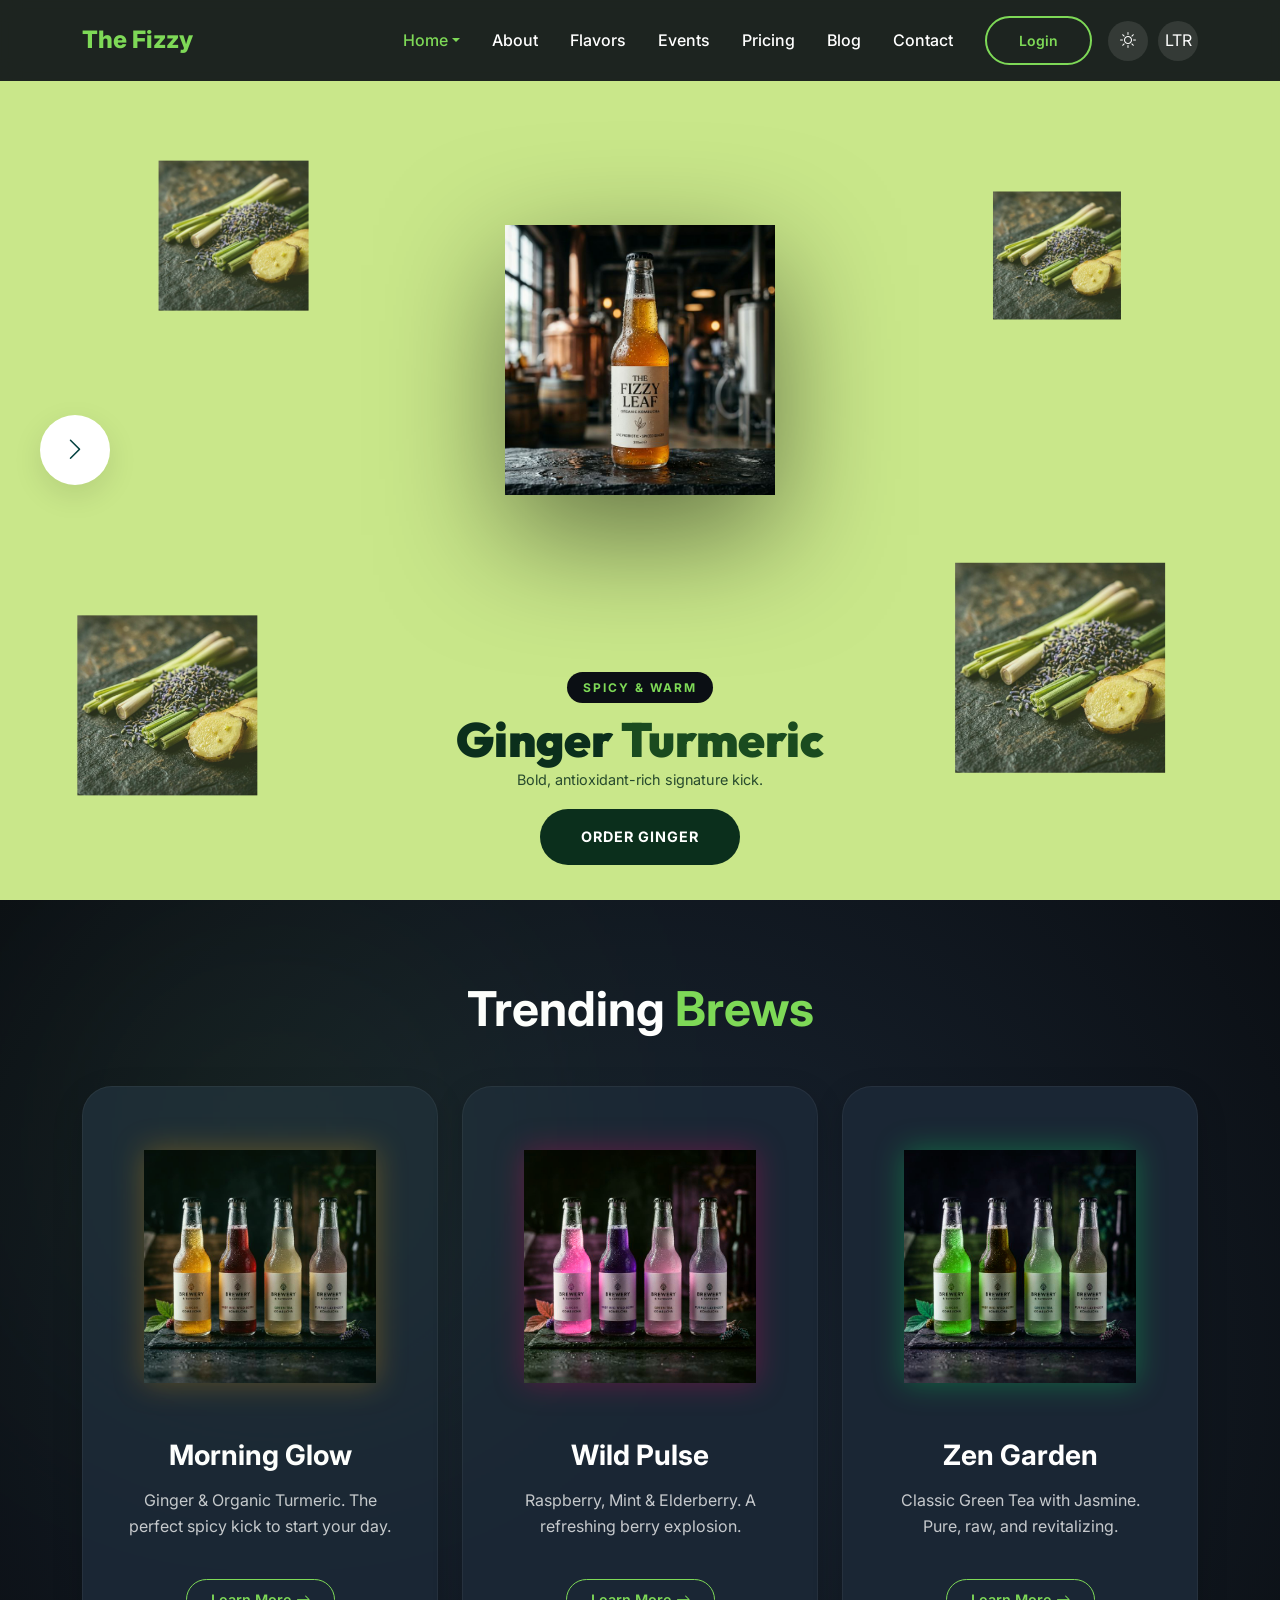
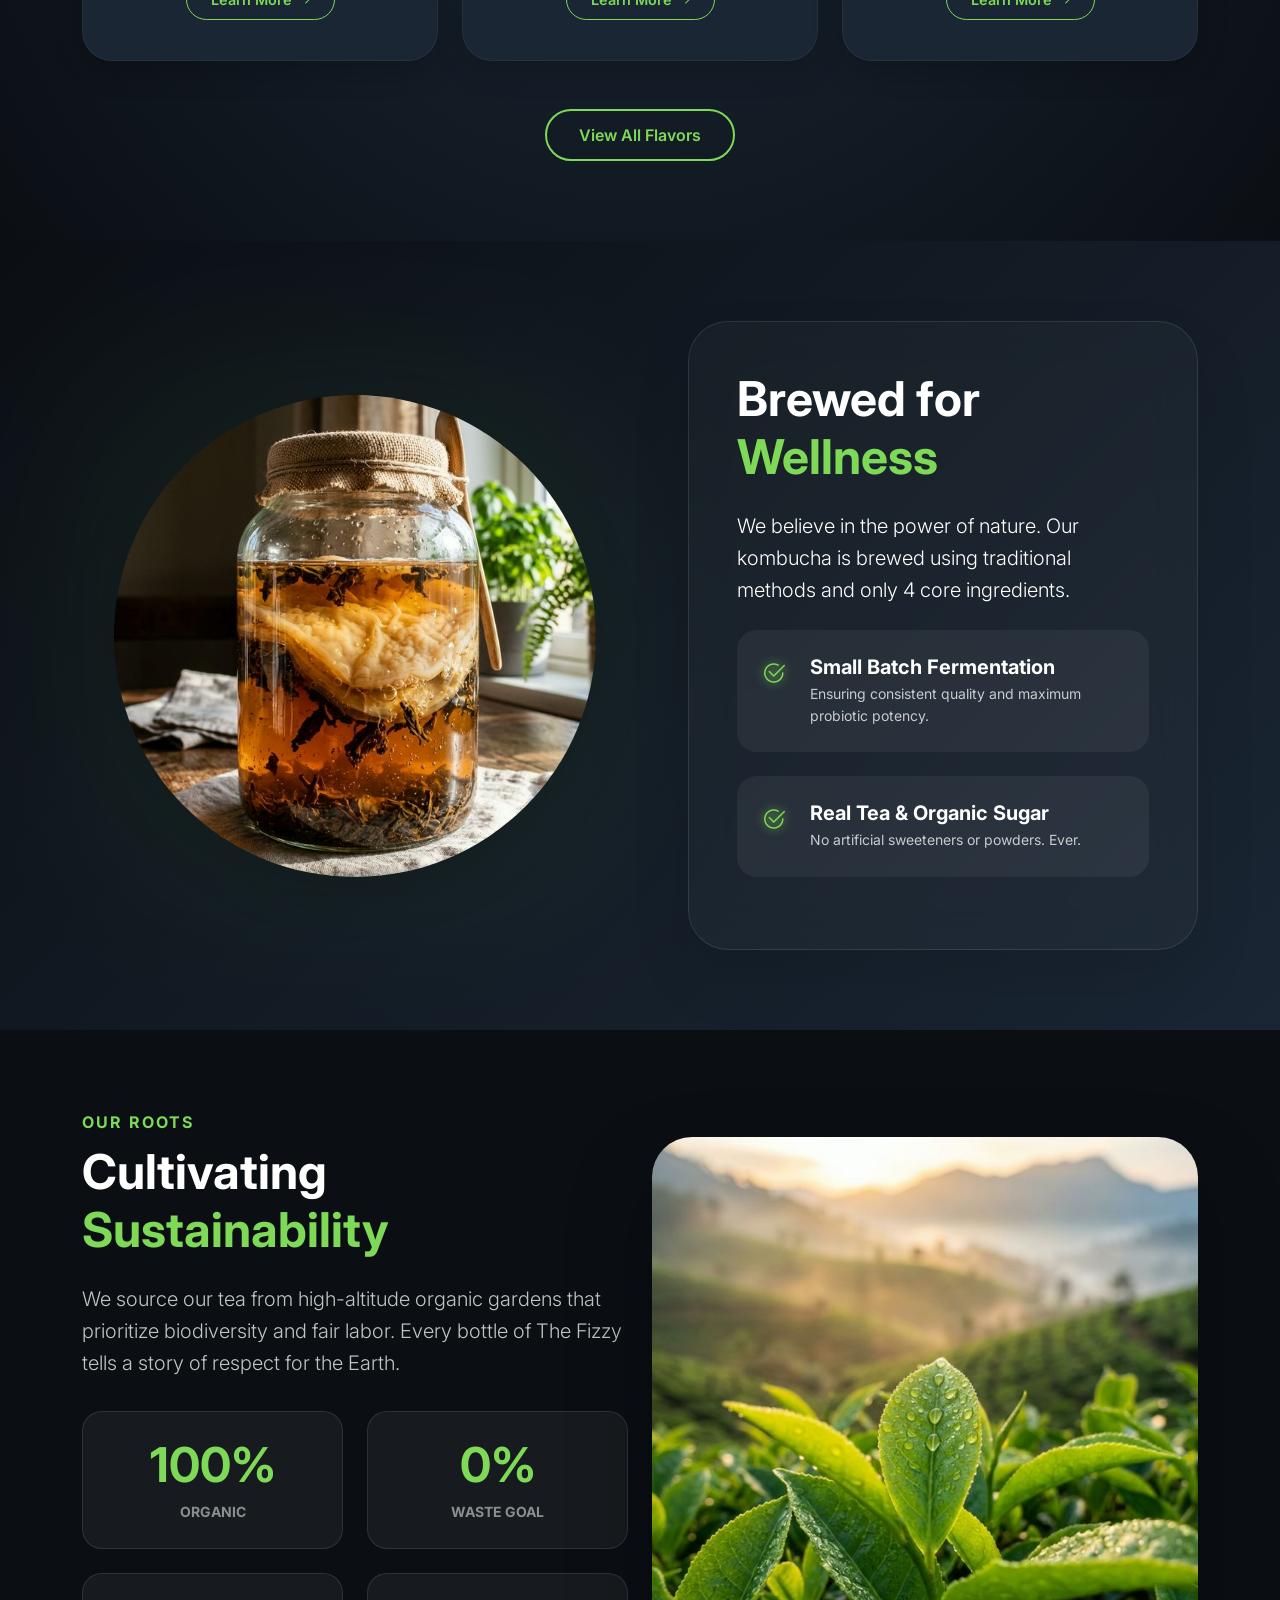
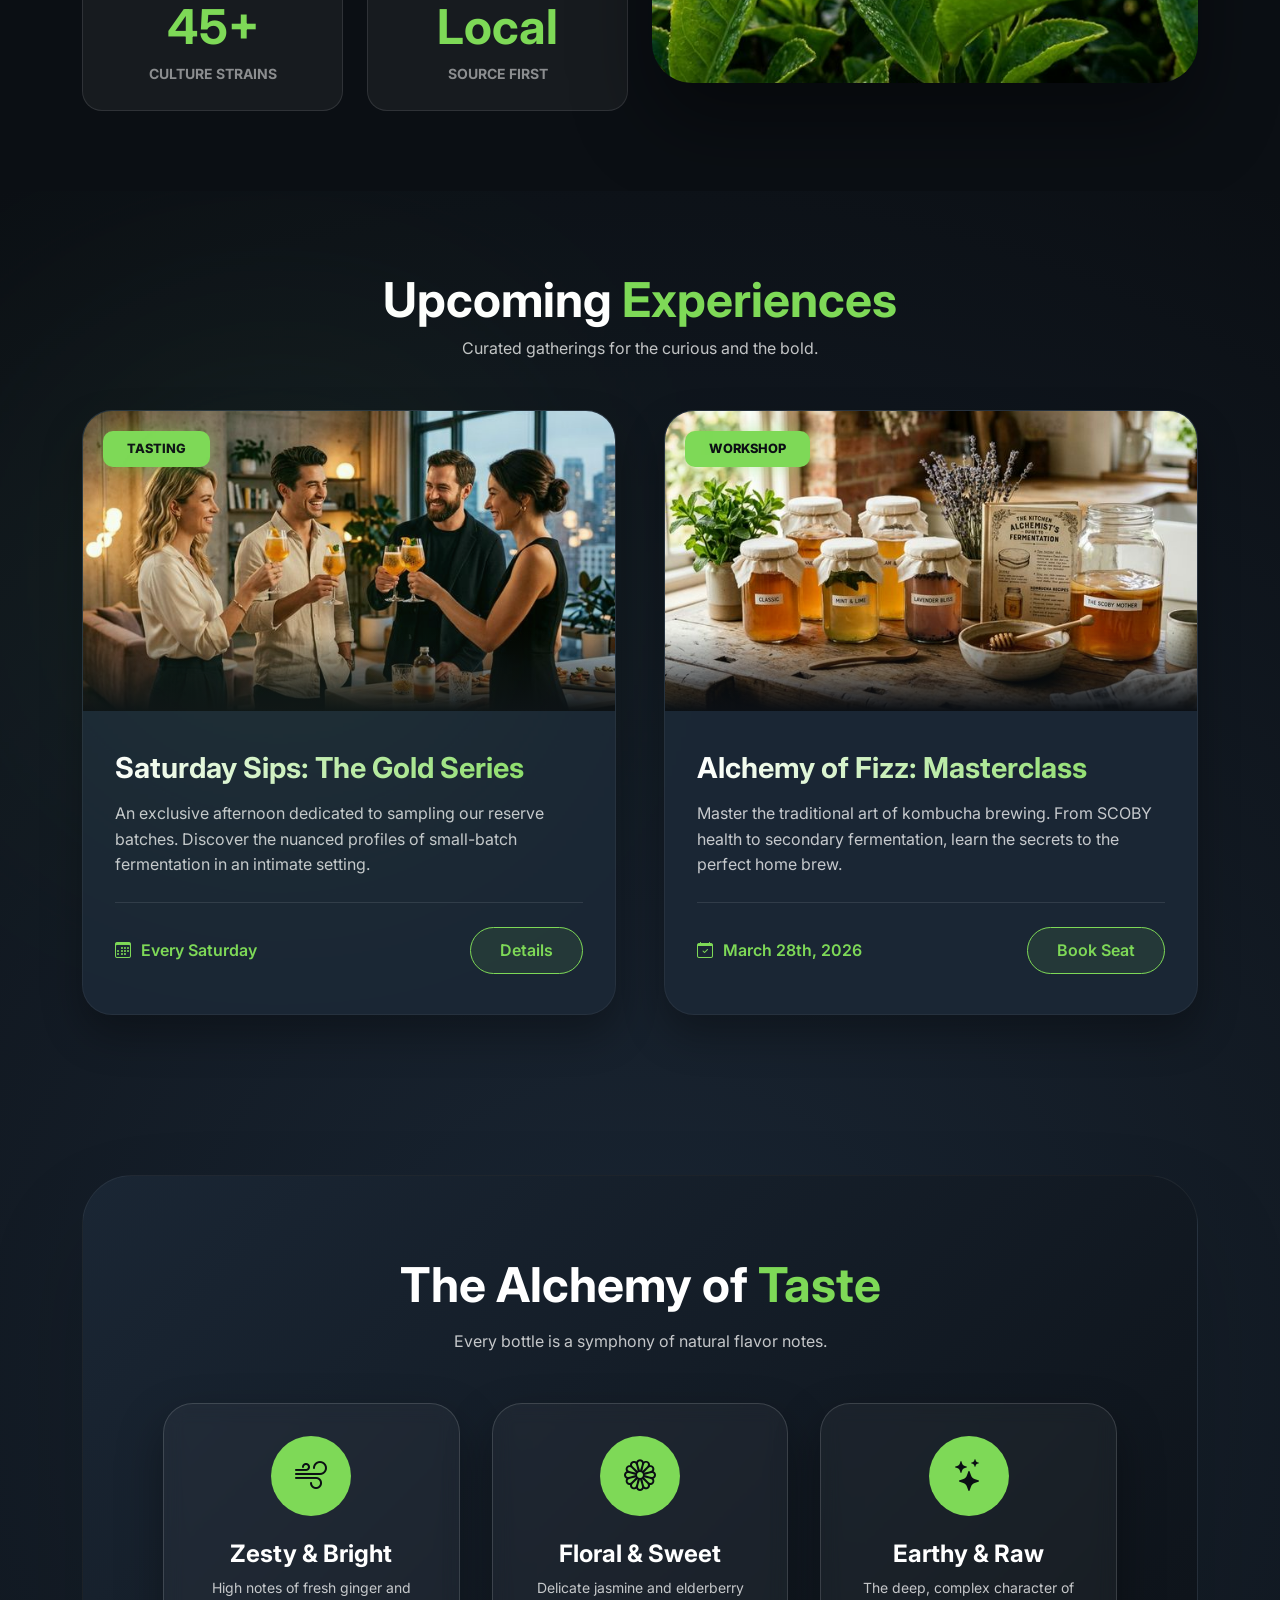
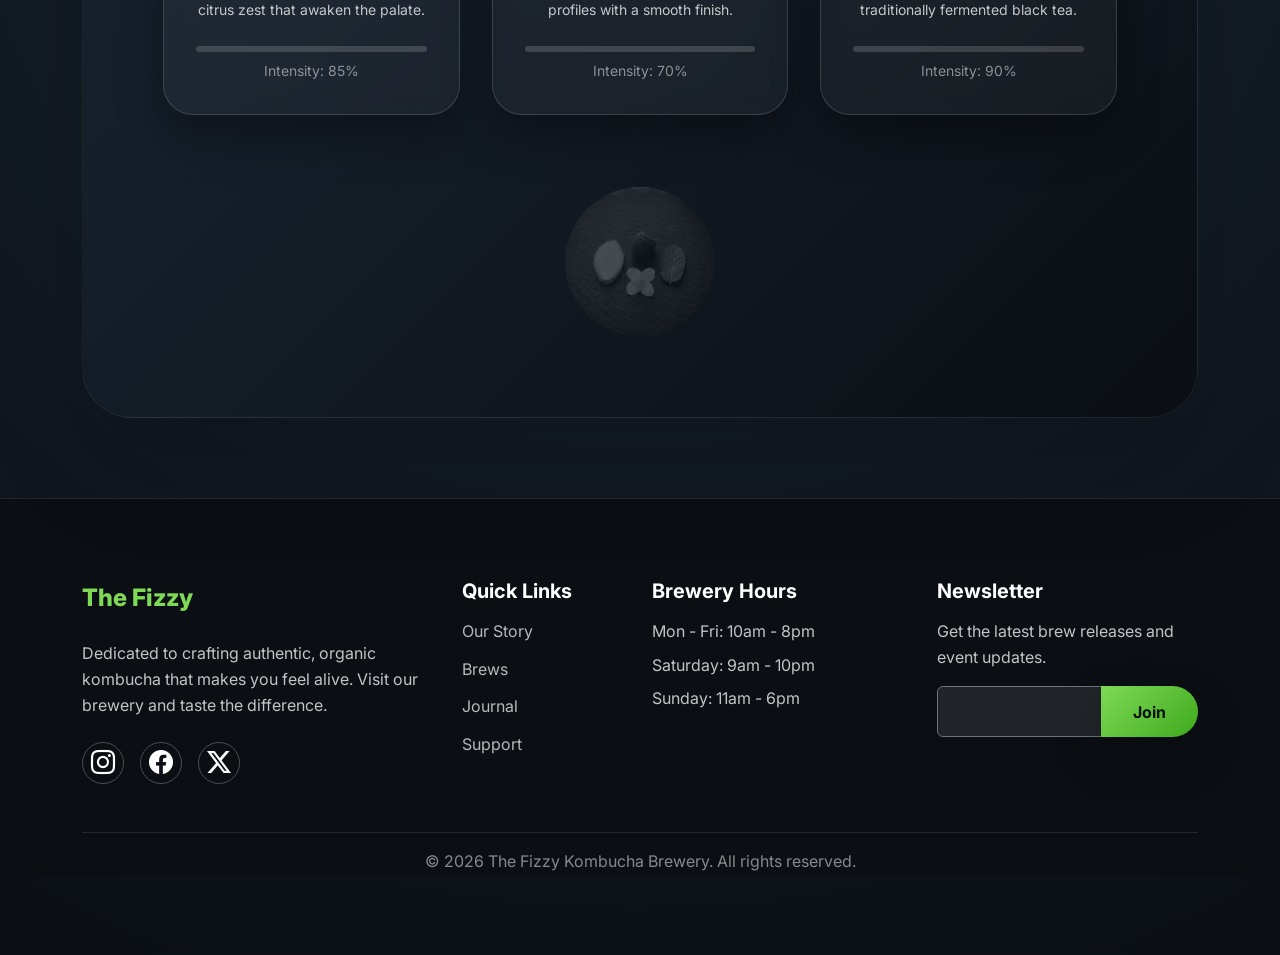
==== commit fe24b949: "Add files via upload Client First Commit" ====
--- a/index.html
+++ b/index.html
@@ -1,547 +1,545 @@
-<!DOCTYPE html>
-<html lang="en" dir="ltr" data-theme="dark">
-
-<head>
-    <meta charset="UTF-8">
-    <meta name="viewport" content="width=device-width, initial-scale=1.0">
-    <title>The Fizzy | Premium Kombucha Brewery</title>
-    <meta name="description"
-        content="Authentic, organic, small-batch kombucha brewery. Fresh, fizzy, and alive brews for a healthy lifestyle.">
-
-    <!-- Fonts -->
-    <link rel="preconnect" href="https://fonts.googleapis.com">
-    <link rel="preconnect" href="https://fonts.gstatic.com" crossorigin>
-    <link
-        href="https://fonts.googleapis.com/css2?family=Inter:wght@400;500;600;700&family=Outfit:wght@400;600;800&display=swap"
-        rel="stylesheet">
-
-    <!-- Icons -->
-    <link rel="icon" type="image/png" href="assets/images/favicon.png">
-    <link rel="stylesheet" href="https://cdn.jsdelivr.net/npm/bootstrap-icons@1.11.3/font/bootstrap-icons.min.css">
-
-    <!-- Bootstrap CSS (Dynamic based on RTL) -->
-    <link id="bootstrap-link" rel="stylesheet"
-        href="https://cdn.jsdelivr.net/npm/bootstrap@5.3.3/dist/css/bootstrap.min.css">
-
-    <!-- Custom CSS -->
-    <link rel="stylesheet" href="assets/css/style.css">
-</head>
-
-<body>
-
-    <!-- Header / Navbar -->
-    <nav class="navbar navbar-expand-lg fixed-top">
-        <div class="container">
-            <a class="navbar-brand d-flex align-items-center" href="index.html">
-                <span>The Fizzy</span>
-            </a>
-
-            <div class="d-flex align-items-center ms-auto">
-
-
-                <button class="navbar-toggler border-0 shadow-none" type="button" data-bs-toggle="collapse"
-                    data-bs-target="#navbarNav">
-                    <span class="navbar-toggler-icon"></span>
-                </button>
-            </div>
-
-            <div class="collapse navbar-collapse" id="navbarNav">
-                <ul class="navbar-nav m-inline-start-auto">
-                    <li class="nav-item dropdown">
-                        <a class="nav-link dropdown-toggle active" href="#" role="button"
-                            data-bs-toggle="dropdown">Home</a>
-                        <ul class="dropdown-menu bg-dark border-secondary">
-                            <li><a class="dropdown-item text-white" href="index.html">Home 1</a></li>
-                            <li><a class="dropdown-item text-white" href="home-2.html">Home 2</a></li>
-                        </ul>
-                    </li>
-                    <li class="nav-item"><a class="nav-link" href="about.html">About</a></li>
-                    <li class="nav-item"><a class="nav-link" href="flavors.html">Flavors</a></li>
-                    <li class="nav-item"><a class="nav-link" href="events.html">Events</a></li>
-                    <li class="nav-item"><a class="nav-link" href="pricing.html">Pricing</a></li>
-                    <li class="nav-item"><a class="nav-link" href="blog.html">Blog</a></li>
-
-                    <li class="nav-item"><a class="nav-link" href="contact.html">Contact</a></li>
-                </ul>
-
-                <div class="d-flex align-items-center mt-3 mt-lg-0 ms-lg-3">
-                    <a href="login.html" class="btn btn-outline-accent btn-sm me-3">Login</a>
-                    <div class="theme-controls d-flex">
-                        <button id="theme-toggle" class="control-btn" title="Toggle Dark/Light Mode"><i
-                                class="bi bi-sun"></i></button>
-                        <button id="rtl-toggle" class="control-btn" title="Toggle LTR/RTL"><span
-                                class="rtl-text">LTR</span></button>
-
-                    </div>
-                </div>
-            </div>
-        </div>
-    </nav>
-
-    <!-- Fruity Inspired Hero Slider -->
-    <header id="fruity-hero">
-        <main class="fruity-main">
-            <!-- Navigation Buttons -->
-            <div class="slider-controls-wrap">
-                <button id="prevButton" class="slider-btn wave-btn"><i class="bi bi-chevron-left"></i></button>
-                <button id="nextButton" class="slider-btn wave-btn"><i class="bi bi-chevron-right"></i></button>
-            </div>
-
-            <!-- Animated Title Background -->
-            <div class="bg-title-wrap">
-                <h1 class="h1-bg">GINGER</h1>
-            </div>
-
-            <!-- Central Product -->
-            <div class="product-focus">
-                <div class="product-bottle-img">
-                    <img src="assets/images/hero_bottle.png" alt="Premium Kombucha" class="bottle-main">
-                </div>
-            </div>
-
-            <!-- Content Overlay -->
-            <div class="hero-content-overlay">
-                <div class="content-slider-strip">
-                    <section class="content-slide">
-                        <span class="premium-badge-mini">Spicy & Warm</span>
-                        <h2 class="flavor-main-title">Ginger <span class="text-accent">Turmeric</span></h2>
-                        <p class="flavor-lede">Bold, antioxidant-rich signature kick.</p>
-                        <a href="flavors.html" class="btn btn-accent-hero-mini">Order Ginger</a>
-                    </section>
-                    <section class="content-slide">
-                        <span class="premium-badge-mini">Sweet & Tangy</span>
-                        <h2 class="flavor-main-title">Wild <span class="text-accent">Berry</span> Bliss</h2>
-                        <p class="flavor-lede">Naturally sweet forest berry harvest.</p>
-                        <a href="flavors.html" class="btn btn-accent-hero-mini">Savor Berries</a>
-                    </section>
-                    <section class="content-slide">
-                        <span class="premium-badge-mini">Pure & Zen</span>
-                        <h2 class="flavor-main-title">Classic <span class="text-accent">Green</span> Tea</h2>
-                        <p class="flavor-lede">Raw, organic organic green tea fermentation.</p>
-                        <a href="flavors.html" class="btn btn-accent-hero-mini">Classic Zen</a>
-                    </section>
-                </div>
-            </div>
-
-            <!-- Floating Ingredients -->
-            <div class="ingredients-viewport">
-                <div class="sections-strip">
-                    <!-- Section 1: Ginger -->
-                    <section class="ingredient-section" id="section1">
-                        <div class="floating-group">
-                            <div class="f-img f-img-1"><img src="assets/images/brew-ingredients.png" alt="Ginger"></div>
-                            <div class="f-img f-img-2"><img src="assets/images/brew-ingredients.png" alt="Ginger"></div>
-                            <div class="f-img f-img-3"><img src="assets/images/brew-ingredients.png" alt="Mint"></div>
-                            <div class="f-img f-img-4"><img src="assets/images/brew-ingredients.png" alt="Turmeric">
-                            </div>
-                        </div>
-                    </section>
-                    <!-- Section 2: Berry -->
-                    <section class="ingredient-section" id="section2">
-                        <div class="floating-group">
-                            <div class="f-img f-img-1"><img src="assets/images/flavors.png" alt="Berry"></div>
-                            <div class="f-img f-img-2"><img src="assets/images/flavors.png" alt="Berry"></div>
-                            <div class="f-img f-img-3"><img src="assets/images/flavors.png" alt="Berry"></div>
-                            <div class="f-img f-img-4"><img src="assets/images/flavors.png" alt="Berry"></div>
-                        </div>
-                    </section>
-                    <!-- Section 3: Classic -->
-                    <section class="ingredient-section" id="section3">
-                        <div class="floating-group">
-                            <div class="f-img f-img-1"><img src="assets/images/farm-roots.png" alt="Tea"></div>
-                            <div class="f-img f-img-2"><img src="assets/images/farm-roots.png" alt="Tea"></div>
-                            <div class="f-img f-img-3"><img src="assets/images/farm-roots.png" alt="Tea"></div>
-                            <div class="f-img f-img-4"><img src="assets/images/farm-roots.png" alt="Tea"></div>
-                        </div>
-                    </section>
-                </div>
-            </div>
-        </main>
-    </header>
-
-    <!-- Featured Flavors -->
-    <section class="section-padding bg-darker">
-        <div class="container text-center">
-            <h2 class="mb-5 animate-on-scroll">Trending <span class="text-accent">Brews</span></h2>
-            <div class="row g-4 flavor-row">
-                <!-- Flavor 1 -->
-                <div class="col-md-6 col-lg-4 animate-on-scroll">
-                    <div class="flavor-card flavor-ginger">
-                        <div class="flavor-image-container">
-                            <img src="assets/images/flavors.png" alt="Ginger & Turmeric" class="flavor-image">
-                        </div>
-                        <h3>Morning Glow</h3>
-                        <p class="opacity-75">Ginger & Organic Turmeric. The perfect spicy kick to start your day.</p>
-                        <a href="flavors.html#ginger-ritual" class="learn-more-btn">Learn More <i
-                                class="bi bi-arrow-right"></i></a>
-                    </div>
-                </div>
-                <!-- Flavor 2 -->
-                <div class="col-md-6 col-lg-4 animate-on-scroll" style="animation-delay: 0.2s">
-                    <div class="flavor-card flavor-pulse">
-                        <div class="flavor-image-container">
-                            <img src="assets/images/flavors.png" alt="Wild Berry" class="flavor-image">
-                        </div>
-                        <h3>Wild Pulse</h3>
-                        <p class="opacity-75">Raspberry, Mint & Elderberry. A refreshing berry explosion.</p>
-                        <a href="flavors.html#wild-berry-bloom" class="learn-more-btn">Learn More <i
-                                class="bi bi-arrow-right"></i></a>
-                    </div>
-                </div>
-                <!-- Flavor 3 -->
-                <div class="col-md-6 col-lg-4 animate-on-scroll" style="animation-delay: 0.4s">
-                    <div class="flavor-card flavor-zen">
-                        <div class="flavor-image-container">
-                            <img src="assets/images/flavors.png" alt="Green Tea" class="flavor-image">
-                        </div>
-                        <h3>Zen Garden</h3>
-                        <p class="opacity-75">Classic Green Tea with Jasmine. Pure, raw, and revitalizing.</p>
-                        <a href="flavors.html#emerald-mint" class="learn-more-btn">Learn More <i
-                                class="bi bi-arrow-right"></i></a>
-                    </div>
-                </div>
-            </div>
-            <div class="mt-5">
-                <a href="flavors.html" class="btn btn-outline-accent">View All Flavors</a>
-            </div>
-        </div>
-    </section>
-
-    <!-- Brewing Process (Wellness) -->
-    <section class="section-padding overflow-hidden wellness-section">
-        <div class="container">
-            <div class="row align-items-center">
-                <div class="col-lg-6 order-2 order-lg-1 animate-on-scroll">
-                    <div class="wellness-image-container">
-                        <img src="assets/images/wellness_brew.png" alt="Pure Brewing"
-                            class="img-fluid rounded-circle shadow-lg border-accent border-4"
-                            style="aspect-ratio: 1/1; object-fit: cover;">
-                    </div>
-                </div>
-                <div class="col-lg-6 order-1 order-lg-2 ps-lg-5 mb-5 mb-lg-0 animate-on-scroll">
-                    <div class="glass-card">
-                        <h2 class="mb-4">Brewed for <span class="text-accent">Wellness</span></h2>
-                        <p class="lead mb-4">We believe in the power of nature. Our kombucha is brewed using traditional
-                            methods
-                            and only 4 core ingredients.</p>
-                        <ul class="list-unstyled wellness-list mt-4">
-                            <li class="d-flex align-items-start">
-                                <i class="bi bi-check2-circle text-accent me-4"></i>
-                                <div>
-                                    <h5 class="fw-bold mb-1">Small Batch Fermentation</h5>
-                                    <p class="opacity-75 mb-0 small">Ensuring consistent quality and maximum probiotic
-                                        potency.</p>
-                                </div>
-                            </li>
-                            <li class="d-flex align-items-start">
-                                <i class="bi bi-check2-circle text-accent me-4"></i>
-                                <div>
-                                    <h5 class="fw-bold mb-1">Real Tea & Organic Sugar</h5>
-                                    <p class="opacity-75 mb-0 small">No artificial sweeteners or powders. Ever.</p>
-                                </div>
-                            </li>
-                        </ul>
-                    </div>
-                </div>
-            </div>
-        </div>
-    </section>
-    </div>
-    </div>
-    </div>
-    <!-- Sustainability & Sourcing -->
-    <section class="section-padding sustainability-section">
-        <div class="container">
-            <div class="row align-items-center">
-                <div class="col-lg-6 mb-5 mb-lg-0 animate-on-scroll">
-                    <span class="text-accent fw-bold text-uppercase letter-spacing-2">Our Roots</span>
-                    <h2 class="display-4 fw-bold mt-2 mb-4">Cultivating <span class="text-accent">Sustainability</span>
-                    </h2>
-                    <p class="lead opacity-75 mb-4">We source our tea from high-altitude organic gardens that prioritize
-                        biodiversity and fair labor. Every bottle of The Fizzy tells a story of respect for the
-                        Earth.</p>
-                    <div class="stats-grid">
-                        <div class="stat-box">
-                            <h2>100%</h2>
-                            <p class="mb-0 small text-uppercase fw-bold opacity-50">Organic</p>
-                        </div>
-                        <div class="stat-box">
-                            <h2>0%</h2>
-                            <p class="mb-0 small text-uppercase fw-bold opacity-50">Waste Goal</p>
-                        </div>
-                        <div class="stat-box">
-                            <h2>45+</h2>
-                            <p class="mb-0 small text-uppercase fw-bold opacity-50">Culture Strains</p>
-                        </div>
-                        <div class="stat-box">
-                            <h2>Local</h2>
-                            <p class="mb-0 small text-uppercase fw-bold opacity-50">Source First</p>
-                        </div>
-                    </div>
-                </div>
-                <div class="col-lg-6 animate-on-scroll" style="animation-delay: 0.2s">
-                    <div class="sustainability-image-wrapper">
-                        <img src="assets/images/sustainability_roots.png" alt="Tea Garden" class="img-fluid">
-                    </div>
-                </div>
-            </div>
-        </div>
-    </section>
-
-
-
-    <!-- Premium Events Section -->
-    <section class="section-padding bg-darker overflow-hidden">
-        <div class="container">
-            <div class="text-center mb-5 animate-on-scroll">
-                <h2 class="display-4 fw-bold">Upcoming <span class="text-accent">Experiences</span></h2>
-                <p class="opacity-75">Curated gatherings for the curious and the bold.</p>
-            </div>
-            <div class="row g-5">
-                <!-- Event 1 -->
-                <div class="col-lg-6 animate-on-scroll">
-                    <div class="event-card">
-                        <span class="event-badge">TASTING</span>
-                        <div class="event-image-wrapper">
-                            <img src="assets/images/event_tasting.png" alt="Saturday Sips">
-                            <div class="event-overlay"></div>
-                        </div>
-                        <div class="event-content">
-                            <h3>Saturday Sips: The Gold Series</h3>
-                            <p class="opacity-75 mb-4">An exclusive afternoon dedicated to sampling our reserve batches.
-                                Discover the nuanced profiles of small-batch fermentation in an intimate setting.</p>
-                            <div class="event-footer">
-                                <div class="event-date">
-                                    <i class="bi bi-calendar3"></i> Every Saturday
-                                </div>
-                                <a href="events.html" class="event-btn">Details</a>
-                            </div>
-                        </div>
-                    </div>
-                </div>
-                <!-- Event 2 -->
-                <div class="col-lg-6 animate-on-scroll" style="animation-delay: 0.2s">
-                    <div class="event-card">
-                        <span class="event-badge">WORKSHOP</span>
-                        <div class="event-image-wrapper">
-                            <img src="assets/images/event_workshop.png" alt="Home Brew 101">
-                            <div class="event-overlay"></div>
-                        </div>
-                        <div class="event-content">
-                            <h3>Alchemy of Fizz: Masterclass</h3>
-                            <p class="opacity-75 mb-4">Master the traditional art of kombucha brewing. From SCOBY health
-                                to secondary fermentation, learn the secrets to the perfect home brew.</p>
-                            <div class="event-footer">
-                                <div class="event-date">
-                                    <i class="bi bi-calendar-check"></i> March 28th, 2026
-                                </div>
-                                <a href="events.html" class="event-btn">Book Seat</a>
-                            </div>
-                        </div>
-                    </div>
-                </div>
-            </div>
-        </div>
-
-        <!-- Taste Profile (Interactive-style) -->
-        <section class="section-padding">
-            <div class="container">
-                <div class="flavor-profile-container animate-on-scroll">
-                    <div class="text-center mb-5">
-                        <h2 class="display-5 fw-bold mb-3">The Alchemy of <span class="text-accent">Taste</span></h2>
-                        <p class="opacity-75">Every bottle is a symphony of natural flavor notes.</p>
-                    </div>
-                    <div class="flavor-profile-grid">
-                        <!-- Note 1 -->
-                        <div class="flavor-node" style="--percent: 85%;">
-                            <div class="icon-circle">
-                                <i class="bi bi-wind"></i>
-                            </div>
-                            <h4>Zesty & Bright</h4>
-                            <p class="small opacity-75">High notes of fresh ginger and citrus zest that awaken the
-                                palate.</p>
-                            <div class="taste-meter">
-                                <div class="taste-fill"></div>
-                            </div>
-                            <small class="mt-2 d-block opacity-50">Intensity: 85%</small>
-                        </div>
-                        <!-- Note 2 -->
-                        <div class="flavor-node" style="--percent: 70%;">
-                            <div class="icon-circle">
-                                <i class="bi bi-flower1"></i>
-                            </div>
-                            <h4>Floral & Sweet</h4>
-                            <p class="small opacity-75">Delicate jasmine and elderberry profiles with a smooth finish.
-                            </p>
-                            <div class="taste-meter">
-                                <div class="taste-fill"></div>
-                            </div>
-                            <small class="mt-2 d-block opacity-50">Intensity: 70%</small>
-                        </div>
-                        <!-- Note 3 -->
-                        <div class="flavor-node" style="--percent: 90%;">
-                            <div class="icon-circle">
-                                <i class="bi bi-stars"></i>
-                            </div>
-                            <h4>Earthy & Raw</h4>
-                            <p class="small opacity-75">The deep, complex character of traditionally fermented black
-                                tea.</p>
-                            <div class="taste-meter">
-                                <div class="taste-fill"></div>
-                            </div>
-                            <small class="mt-2 d-block opacity-50">Intensity: 90%</small>
-                        </div>
-                    </div>
-                    <div class="text-center mt-5">
-                        <img src="assets/images/flavor_profile.png" alt="Raw Ingredients"
-                            class="img-fluid rounded-circle opacity-25 mt-4"
-                            style="width: 150px; filter: grayscale(1);">
-                    </div>
-                </div>
-            </div>
-        </section>
-
-        <!-- Footer -->
-        <footer>
-            <div class="container">
-                <div class="row g-4">
-                    <div class="col-lg-4">
-                        <a class="navbar-brand d-inline-flex align-items-center mb-4" href="index.html">
-
-                            <span>The Fizzy</span>
-                        </a>
-                        <p class="opacity-75 mb-4">Dedicated to crafting authentic, organic kombucha that makes you feel
-                            alive. Visit our brewery and taste the difference.</p>
-                        <div class="social-links d-flex gap-3">
-                            <a href="#"><i class="bi bi-instagram fs-4"></i></a>
-                            <a href="#"><i class="bi bi-facebook fs-4"></i></a>
-                            <a href="#"><i class="bi bi-twitter-x fs-4"></i></a>
-                        </div>
-                    </div>
-                    <div class="col-lg-2">
-                        <h5>Quick Links</h5>
-                        <ul class="list-unstyled mt-3">
-                            <li><a href="about.html" class="footer-link">Our Story</a></li>
-                            <li><a href="flavors.html" class="footer-link">Brews</a></li>
-                            <li><a href="blog.html" class="footer-link">Journal</a></li>
-                            <li><a href="contact.html" class="footer-link">Support</a></li>
-                        </ul>
-                    </div>
-                    <div class="col-lg-3">
-                        <h5>Brewery Hours</h5>
-                        <ul class="list-unstyled mt-3 opacity-75">
-                            <li class="mb-2">Mon - Fri: 10am - 8pm</li>
-                            <li class="mb-2">Saturday: 9am - 10pm</li>
-                            <li class="mb-2">Sunday: 11am - 6pm</li>
-                        </ul>
-                    </div>
-                    <div class="col-lg-3">
-                        <h5>Newsletter</h5>
-                        <p class="opacity-75 mt-3">Get the latest brew releases and event updates.</p>
-                        <form class="mt-3">
-                            <div class="input-group">
-                                <input type="email" class="form-control bg-dark border-secondary text-white"
-                                    placeholder="your@email.com">
-                                <button class="btn btn-accent">Join</button>
-                            </div>
-                        </form>
-                    </div>
-                </div>
-                <hr class="mt-5 border-secondary">
-                <div class="text-center mt-3 opacity-50">
-                    <p>&copy; 2026 The Fizzy Kombucha Brewery. All rights reserved.</p>
-                </div>
-            </div>
-        </footer>
-
-        <!-- Bootstrap JS + Popper JS Bundle -->
-        <!-- Bootstrap JS + Popper JS Bundle -->
-        <script src="https://cdn.jsdelivr.net/npm/bootstrap@5.3.3/dist/js/bootstrap.bundle.min.js"></script>
-
-        <!-- GSAP and Slider Logic -->
-        <script src="https://cdnjs.cloudflare.com/ajax/libs/gsap/3.12.5/gsap.min.js"></script>
-        <script>
-            document.addEventListener('DOMContentLoaded', () => {
-                const h1Texts = ["GINGER", "BERRY", "CLASSIC"];
-                const logoColors = ["var(--ginger-logo)", "var(--berry-logo)", "var(--classic-logo)"];
-
-                const sectionsStrip = document.querySelector(".sections-strip");
-                const contentStrip = document.querySelector(".content-slider-strip");
-                const prevButton = document.getElementById("prevButton");
-                const nextButton = document.getElementById("nextButton");
-                const mainTitle = document.querySelector(".h1-bg");
-                const logoText = document.querySelector(".navbar-brand span");
-
-                let currentIndex = 0;
-
-                // Initial Floating Animation for all pieces
-                gsap.to(".f-img img", {
-                    x: "random(-30, 30)",
-                    y: "random(-30, 30)",
-                    duration: "random(2, 4)",
-                    ease: "sine.inOut",
-                    yoyo: true,
-                    repeat: -1,
-                    stagger: {
-                        amount: 2,
-                        from: "random"
-                    }
-                });
-
-                const updateSlider = () => {
-                    const offset = -currentIndex * 100;
-                    gsap.to([sectionsStrip, contentStrip], {
-                        x: `${offset}vw`,
-                        duration: 0.8,
-                        ease: "expo.out"
-                    });
-
-                    // Update Text and Colors
-                    gsap.to(logoText, { color: logoColors[currentIndex], duration: 0.5 });
-                    gsap.fromTo(mainTitle, { y: "20%", opacity: 0 }, {
-                        y: "0%",
-                        opacity: 0.15,
-                        duration: 0.5,
-                        onStart: () => { mainTitle.innerHTML = h1Texts[currentIndex]; }
-                    });
-
-                    // Button visibility
-                    prevButton.style.display = currentIndex === 0 ? "none" : "flex";
-                    nextButton.style.display = currentIndex === h1Texts.length - 1 ? "none" : "flex";
-
-                    // Update button colors
-                    if (currentIndex < h1Texts.length - 1) nextButton.style.color = logoColors[currentIndex + 1];
-                    if (currentIndex > 0) prevButton.style.color = logoColors[currentIndex - 1];
-                };
-
-                nextButton.addEventListener("click", () => {
-                    if (currentIndex < h1Texts.length - 1) {
-                        currentIndex++;
-                        updateSlider();
-                        gsap.from(".ingredient-section:nth-child(" + (currentIndex + 1) + ") .f-img", {
-                            y: "100vh",
-                            stagger: 0.1,
-                            duration: 0.8,
-                            ease: "power2.out"
-                        });
-                    }
-                });
-
-                prevButton.addEventListener("click", () => {
-                    if (currentIndex > 0) {
-                        currentIndex--;
-                        updateSlider();
-                        gsap.from(".ingredient-section:nth-child(" + (currentIndex + 1) + ") .f-img", {
-                            y: "-100vh",
-                            stagger: 0.1,
-                            duration: 0.8,
-                            ease: "power2.out"
-                        });
-                    }
-                });
-            });
-        </script>
-        <script src="assets/js/main.js"></script>
-</body>
-
+<!DOCTYPE html>
+<html lang="en" dir="ltr" data-theme="dark">
+
+<head>
+    <meta charset="UTF-8">
+    <meta name="viewport" content="width=device-width, initial-scale=1.0">
+    <title>The Fizzy | Premium Kombucha Brewery</title>
+    <meta name="description"
+        content="Authentic, organic, small-batch kombucha brewery. Fresh, fizzy, and alive brews for a healthy lifestyle.">
+
+    <!-- Fonts -->
+    <link rel="preconnect" href="https://fonts.googleapis.com">
+    <link rel="preconnect" href="https://fonts.gstatic.com" crossorigin>
+    <link
+        href="https://fonts.googleapis.com/css2?family=Inter:wght@400;500;600;700&family=Outfit:wght@400;600;800&display=swap"
+        rel="stylesheet">
+
+    <!-- Icons -->
+    <link rel="icon" type="image/png" href="assets/images/favicon.png">
+    <link rel="stylesheet" href="https://cdn.jsdelivr.net/npm/bootstrap-icons@1.11.3/font/bootstrap-icons.min.css">
+
+    <!-- Bootstrap CSS (Dynamic based on RTL) -->
+    <link id="bootstrap-link" rel="stylesheet"
+        href="https://cdn.jsdelivr.net/npm/bootstrap@5.3.3/dist/css/bootstrap.min.css">
+
+    <!-- Custom CSS -->
+    <link rel="stylesheet" href="assets/css/style.css">
+</head>
+
+<body>
+
+    <!-- Header / Navbar -->
+    <nav class="navbar navbar-expand-lg fixed-top">
+        <div class="container">
+            <a class="navbar-brand d-flex align-items-center" href="index.html">
+                <span>The Fizzy</span>
+            </a>
+
+            <div class="d-flex align-items-center ms-auto">
+
+
+                <button class="navbar-toggler border-0 shadow-none" type="button" data-bs-toggle="collapse"
+                    data-bs-target="#navbarNav">
+                    <span class="navbar-toggler-icon"></span>
+                </button>
+            </div>
+
+            <div class="collapse navbar-collapse" id="navbarNav">
+                <ul class="navbar-nav m-inline-start-auto">
+                    <li class="nav-item dropdown">
+                        <a class="nav-link dropdown-toggle active" href="#" role="button"
+                            data-bs-toggle="dropdown">Home</a>
+                        <ul class="dropdown-menu bg-dark border-secondary">
+                            <li><a class="dropdown-item text-white" href="index.html">Home 1</a></li>
+                            <li><a class="dropdown-item text-white" href="home-2.html">Home 2</a></li>
+                        </ul>
+                    </li>
+                    <li class="nav-item"><a class="nav-link" href="about.html">About</a></li>
+                    <li class="nav-item"><a class="nav-link" href="flavors.html">Flavors</a></li>
+                    <li class="nav-item"><a class="nav-link" href="events.html">Events</a></li>
+                    <li class="nav-item"><a class="nav-link" href="pricing.html">Pricing</a></li>
+                    <li class="nav-item"><a class="nav-link" href="blog.html">Blog</a></li>
+
+                    <li class="nav-item"><a class="nav-link" href="contact.html">Contact</a></li>
+                </ul>
+
+                <div class="d-flex align-items-center mt-3 mt-lg-0 ms-lg-3">
+                    <a href="login.html" class="btn btn-outline-accent btn-sm me-3">Login</a>
+                    <div class="theme-controls d-flex">
+                        <button id="theme-toggle" class="control-btn" title="Toggle Dark/Light Mode"><i
+                                class="bi bi-sun"></i></button>
+                        <button id="rtl-toggle" class="control-btn" title="Toggle LTR/RTL"><span
+                                class="rtl-text">LTR</span></button>
+
+                    </div>
+                </div>
+            </div>
+        </div>
+    </nav>
+
+    <!-- Fruity Inspired Hero Slider -->
+    <header id="fruity-hero">
+        <main class="fruity-main">
+            <!-- Navigation Buttons -->
+            <div class="slider-controls-wrap">
+                <button id="prevButton" class="slider-btn wave-btn"><i class="bi bi-chevron-left"></i></button>
+                <button id="nextButton" class="slider-btn wave-btn"><i class="bi bi-chevron-right"></i></button>
+            </div>
+
+            <!-- Animated Title Background -->
+            <div class="bg-title-wrap">
+                <h1 class="h1-bg">GINGER</h1>
+            </div>
+
+            <!-- Central Product -->
+            <div class="product-focus">
+                <div class="product-bottle-img">
+                    <img src="assets/images/hero_bottle.png" alt="Premium Kombucha" class="bottle-main">
+                </div>
+            </div>
+
+            <!-- Content Overlay -->
+            <div class="hero-content-overlay">
+                <div class="content-slider-strip">
+                    <section class="content-slide">
+                        <span class="premium-badge-mini">Spicy & Warm</span>
+                        <h2 class="flavor-main-title">Ginger <span class="text-accent">Turmeric</span></h2>
+                        <p class="flavor-lede">Bold, antioxidant-rich signature kick.</p>
+                        <a href="flavors.html" class="btn btn-accent-hero-mini">Order Ginger</a>
+                    </section>
+                    <section class="content-slide">
+                        <span class="premium-badge-mini">Sweet & Tangy</span>
+                        <h2 class="flavor-main-title">Wild <span class="text-accent">Berry</span> Bliss</h2>
+                        <p class="flavor-lede">Naturally sweet forest berry harvest.</p>
+                        <a href="flavors.html" class="btn btn-accent-hero-mini">Savor Berries</a>
+                    </section>
+                    <section class="content-slide">
+                        <span class="premium-badge-mini">Pure & Zen</span>
+                        <h2 class="flavor-main-title">Classic <span class="text-accent">Green</span> Tea</h2>
+                        <p class="flavor-lede">Raw, organic organic green tea fermentation.</p>
+                        <a href="flavors.html" class="btn btn-accent-hero-mini">Classic Zen</a>
+                    </section>
+                </div>
+            </div>
+
+            <!-- Floating Ingredients -->
+            <div class="ingredients-viewport">
+                <div class="sections-strip">
+                    <!-- Section 1: Ginger -->
+                    <section class="ingredient-section" id="section1">
+                        <div class="floating-group">
+                            <div class="f-img f-img-1"><img src="assets/images/brew-ingredients.png" alt="Ginger"></div>
+                            <div class="f-img f-img-2"><img src="assets/images/brew-ingredients.png" alt="Ginger"></div>
+                            <div class="f-img f-img-3"><img src="assets/images/brew-ingredients.png" alt="Mint"></div>
+                            <div class="f-img f-img-4"><img src="assets/images/brew-ingredients.png" alt="Turmeric">
+                            </div>
+                        </div>
+                    </section>
+                    <!-- Section 2: Berry -->
+                    <section class="ingredient-section" id="section2">
+                        <div class="floating-group">
+                            <div class="f-img f-img-1"><img src="assets/images/flavors.png" alt="Berry"></div>
+                            <div class="f-img f-img-2"><img src="assets/images/flavors.png" alt="Berry"></div>
+                            <div class="f-img f-img-3"><img src="assets/images/flavors.png" alt="Berry"></div>
+                            <div class="f-img f-img-4"><img src="assets/images/flavors.png" alt="Berry"></div>
+                        </div>
+                    </section>
+                    <!-- Section 3: Classic -->
+                    <section class="ingredient-section" id="section3">
+                        <div class="floating-group">
+                            <div class="f-img f-img-1"><img src="assets/images/farm-roots.png" alt="Tea"></div>
+                            <div class="f-img f-img-2"><img src="assets/images/farm-roots.png" alt="Tea"></div>
+                            <div class="f-img f-img-3"><img src="assets/images/farm-roots.png" alt="Tea"></div>
+                            <div class="f-img f-img-4"><img src="assets/images/farm-roots.png" alt="Tea"></div>
+                        </div>
+                    </section>
+                </div>
+            </div>
+        </main>
+    </header>
+
+    <!-- Featured Flavors -->
+    <section class="section-padding bg-darker">
+        <div class="container text-center">
+            <h2 class="mb-5 animate-on-scroll">Trending <span class="text-accent">Brews</span></h2>
+            <div class="row g-4 flavor-row">
+                <!-- Flavor 1 -->
+                <div class="col-md-6 col-lg-4 animate-on-scroll">
+                    <div class="flavor-card flavor-ginger">
+                        <div class="flavor-image-container">
+                            <img src="assets/images/flavors.png" alt="Ginger & Turmeric" class="flavor-image">
+                        </div>
+                        <h3>Morning Glow</h3>
+                        <p class="opacity-75">Ginger & Organic Turmeric. The perfect spicy kick to start your day.</p>
+                        <a href="flavors.html#ginger-ritual" class="learn-more-btn">Learn More <i
+                                class="bi bi-arrow-right"></i></a>
+                    </div>
+                </div>
+                <!-- Flavor 2 -->
+                <div class="col-md-6 col-lg-4 animate-on-scroll" style="animation-delay: 0.2s">
+                    <div class="flavor-card flavor-pulse">
+                        <div class="flavor-image-container">
+                            <img src="assets/images/flavors.png" alt="Wild Berry" class="flavor-image">
+                        </div>
+                        <h3>Wild Pulse</h3>
+                        <p class="opacity-75">Raspberry, Mint & Elderberry. A refreshing berry explosion.</p>
+                        <a href="flavors.html#wild-berry-bloom" class="learn-more-btn">Learn More <i
+                                class="bi bi-arrow-right"></i></a>
+                    </div>
+                </div>
+                <!-- Flavor 3 -->
+                <div class="col-md-6 col-lg-4 animate-on-scroll" style="animation-delay: 0.4s">
+                    <div class="flavor-card flavor-zen">
+                        <div class="flavor-image-container">
+                            <img src="assets/images/flavors.png" alt="Green Tea" class="flavor-image">
+                        </div>
+                        <h3>Zen Garden</h3>
+                        <p class="opacity-75">Classic Green Tea with Jasmine. Pure, raw, and revitalizing.</p>
+                        <a href="flavors.html#emerald-mint" class="learn-more-btn">Learn More <i
+                                class="bi bi-arrow-right"></i></a>
+                    </div>
+                </div>
+            </div>
+            <div class="mt-5">
+                <a href="flavors.html" class="btn btn-outline-accent">View All Flavors</a>
+            </div>
+        </div>
+    </section>
+
+    <!-- Brewing Process (Wellness) -->
+    <section class="section-padding overflow-hidden wellness-section">
+        <div class="container">
+            <div class="row align-items-center">
+                <div class="col-lg-6 order-2 order-lg-1 animate-on-scroll">
+                    <div class="wellness-image-container">
+                        <img src="assets/images/wellness_brew.png" alt="Pure Brewing"
+                            class="img-fluid rounded-circle shadow-lg border-accent border-4"
+                            style="aspect-ratio: 1/1; object-fit: cover;">
+                    </div>
+                </div>
+                <div class="col-lg-6 order-1 order-lg-2 ps-lg-5 mb-5 mb-lg-0 animate-on-scroll">
+                    <div class="glass-card">
+                        <h2 class="mb-4">Brewed for <span class="text-accent">Wellness</span></h2>
+                        <p class="lead mb-4">We believe in the power of nature. Our kombucha is brewed using traditional
+                            methods
+                            and only 4 core ingredients.</p>
+                        <ul class="list-unstyled wellness-list mt-4">
+                            <li class="d-flex align-items-start">
+                                <i class="bi bi-check2-circle text-accent me-4"></i>
+                                <div>
+                                    <h5 class="fw-bold mb-1">Small Batch Fermentation</h5>
+                                    <p class="opacity-75 mb-0 small">Ensuring consistent quality and maximum probiotic
+                                        potency.</p>
+                                </div>
+                            </li>
+                            <li class="d-flex align-items-start">
+                                <i class="bi bi-check2-circle text-accent me-4"></i>
+                                <div>
+                                    <h5 class="fw-bold mb-1">Real Tea & Organic Sugar</h5>
+                                    <p class="opacity-75 mb-0 small">No artificial sweeteners or powders. Ever.</p>
+                                </div>
+                            </li>
+                        </ul>
+                    </div>
+                </div>
+            </div>
+        </div>
+    </section>
+
+    <!-- Sustainability & Sourcing -->
+    <section class="section-padding sustainability-section">
+        <div class="container">
+            <div class="row align-items-center">
+                <div class="col-lg-6 mb-5 mb-lg-0 animate-on-scroll">
+                    <span class="text-accent fw-bold text-uppercase letter-spacing-2">Our Roots</span>
+                    <h2 class="display-4 fw-bold mt-2 mb-4">Cultivating <span class="text-accent">Sustainability</span>
+                    </h2>
+                    <p class="lead opacity-75 mb-4">We source our tea from high-altitude organic gardens that prioritize
+                        biodiversity and fair labor. Every bottle of The Fizzy tells a story of respect for the
+                        Earth.</p>
+                    <div class="stats-grid">
+                        <div class="stat-box">
+                            <h2>100%</h2>
+                            <p class="mb-0 small text-uppercase fw-bold opacity-50">Organic</p>
+                        </div>
+                        <div class="stat-box">
+                            <h2>0%</h2>
+                            <p class="mb-0 small text-uppercase fw-bold opacity-50">Waste Goal</p>
+                        </div>
+                        <div class="stat-box">
+                            <h2>45+</h2>
+                            <p class="mb-0 small text-uppercase fw-bold opacity-50">Culture Strains</p>
+                        </div>
+                        <div class="stat-box">
+                            <h2>Local</h2>
+                            <p class="mb-0 small text-uppercase fw-bold opacity-50">Source First</p>
+                        </div>
+                    </div>
+                </div>
+                <div class="col-lg-6 animate-on-scroll" style="animation-delay: 0.2s">
+                    <div class="sustainability-image-wrapper">
+                        <img src="assets/images/sustainability_roots.png" alt="Tea Garden" class="img-fluid">
+                    </div>
+                </div>
+            </div>
+        </div>
+    </section>
+
+
+
+    <!-- Premium Events Section -->
+    <section class="section-padding bg-darker overflow-hidden">
+        <div class="container">
+            <div class="text-center mb-5 animate-on-scroll">
+                <h2 class="display-4 fw-bold">Upcoming <span class="text-accent">Experiences</span></h2>
+                <p class="opacity-75">Curated gatherings for the curious and the bold.</p>
+            </div>
+            <div class="row g-5">
+                <!-- Event 1 -->
+                <div class="col-lg-6 animate-on-scroll">
+                    <div class="event-card">
+                        <span class="event-badge">TASTING</span>
+                        <div class="event-image-wrapper">
+                            <img src="assets/images/event_tasting.png" alt="Saturday Sips">
+                            <div class="event-overlay"></div>
+                        </div>
+                        <div class="event-content">
+                            <h3>Saturday Sips: The Gold Series</h3>
+                            <p class="opacity-75 mb-4">An exclusive afternoon dedicated to sampling our reserve batches.
+                                Discover the nuanced profiles of small-batch fermentation in an intimate setting.</p>
+                            <div class="event-footer">
+                                <div class="event-date">
+                                    <i class="bi bi-calendar3"></i> Every Saturday
+                                </div>
+                                <a href="events.html" class="event-btn">Details</a>
+                            </div>
+                        </div>
+                    </div>
+                </div>
+                <!-- Event 2 -->
+                <div class="col-lg-6 animate-on-scroll" style="animation-delay: 0.2s">
+                    <div class="event-card">
+                        <span class="event-badge">WORKSHOP</span>
+                        <div class="event-image-wrapper">
+                            <img src="assets/images/event_workshop.png" alt="Home Brew 101">
+                            <div class="event-overlay"></div>
+                        </div>
+                        <div class="event-content">
+                            <h3>Alchemy of Fizz: Masterclass</h3>
+                            <p class="opacity-75 mb-4">Master the traditional art of kombucha brewing. From SCOBY health
+                                to secondary fermentation, learn the secrets to the perfect home brew.</p>
+                            <div class="event-footer">
+                                <div class="event-date">
+                                    <i class="bi bi-calendar-check"></i> March 28th, 2026
+                                </div>
+                                <a href="events.html" class="event-btn">Book Seat</a>
+                            </div>
+                        </div>
+                    </div>
+                </div>
+            </div>
+        </div>
+
+        <!-- Taste Profile (Interactive-style) -->
+        <section class="section-padding">
+            <div class="container">
+                <div class="flavor-profile-container animate-on-scroll">
+                    <div class="text-center mb-5">
+                        <h2 class="display-5 fw-bold mb-3">The Alchemy of <span class="text-accent">Taste</span></h2>
+                        <p class="opacity-75">Every bottle is a symphony of natural flavor notes.</p>
+                    </div>
+                    <div class="flavor-profile-grid">
+                        <!-- Note 1 -->
+                        <div class="flavor-node" style="--percent: 85%;">
+                            <div class="icon-circle">
+                                <i class="bi bi-wind"></i>
+                            </div>
+                            <h4>Zesty & Bright</h4>
+                            <p class="small opacity-75">High notes of fresh ginger and citrus zest that awaken the
+                                palate.</p>
+                            <div class="taste-meter">
+                                <div class="taste-fill"></div>
+                            </div>
+                            <small class="mt-2 d-block opacity-50">Intensity: 85%</small>
+                        </div>
+                        <!-- Note 2 -->
+                        <div class="flavor-node" style="--percent: 70%;">
+                            <div class="icon-circle">
+                                <i class="bi bi-flower1"></i>
+                            </div>
+                            <h4>Floral & Sweet</h4>
+                            <p class="small opacity-75">Delicate jasmine and elderberry profiles with a smooth finish.
+                            </p>
+                            <div class="taste-meter">
+                                <div class="taste-fill"></div>
+                            </div>
+                            <small class="mt-2 d-block opacity-50">Intensity: 70%</small>
+                        </div>
+                        <!-- Note 3 -->
+                        <div class="flavor-node" style="--percent: 90%;">
+                            <div class="icon-circle">
+                                <i class="bi bi-stars"></i>
+                            </div>
+                            <h4>Earthy & Raw</h4>
+                            <p class="small opacity-75">The deep, complex character of traditionally fermented black
+                                tea.</p>
+                            <div class="taste-meter">
+                                <div class="taste-fill"></div>
+                            </div>
+                            <small class="mt-2 d-block opacity-50">Intensity: 90%</small>
+                        </div>
+                    </div>
+                    <div class="text-center mt-5">
+                        <img src="assets/images/flavor_profile.png" alt="Raw Ingredients"
+                            class="img-fluid rounded-circle opacity-25 mt-4"
+                            style="width: 150px; filter: grayscale(1);">
+                    </div>
+                </div>
+            </div>
+        </section>
+
+        <!-- Footer -->
+        <footer>
+            <div class="container">
+                <div class="row g-4">
+                    <div class="col-lg-4">
+                        <a class="navbar-brand d-inline-flex align-items-center mb-4" href="index.html">
+
+                            <span>The Fizzy</span>
+                        </a>
+                        <p class="opacity-75 mb-4">Dedicated to crafting authentic, organic kombucha that makes you feel
+                            alive. Visit our brewery and taste the difference.</p>
+                        <div class="social-links d-flex gap-3">
+                            <a href="#"><i class="bi bi-instagram fs-4"></i></a>
+                            <a href="#"><i class="bi bi-facebook fs-4"></i></a>
+                            <a href="#"><i class="bi bi-twitter-x fs-4"></i></a>
+                        </div>
+                    </div>
+                    <div class="col-lg-2">
+                        <h5>Quick Links</h5>
+                        <ul class="list-unstyled mt-3">
+                            <li><a href="about.html" class="footer-link">Our Story</a></li>
+                            <li><a href="flavors.html" class="footer-link">Brews</a></li>
+                            <li><a href="blog.html" class="footer-link">Journal</a></li>
+                            <li><a href="contact.html" class="footer-link">Support</a></li>
+                        </ul>
+                    </div>
+                    <div class="col-lg-3">
+                        <h5>Brewery Hours</h5>
+                        <ul class="list-unstyled mt-3 opacity-75">
+                            <li class="mb-2">Mon - Fri: 10am - 8pm</li>
+                            <li class="mb-2">Saturday: 9am - 10pm</li>
+                            <li class="mb-2">Sunday: 11am - 6pm</li>
+                        </ul>
+                    </div>
+                    <div class="col-lg-3">
+                        <h5>Newsletter</h5>
+                        <p class="opacity-75 mt-3">Get the latest brew releases and event updates.</p>
+                        <form class="mt-3">
+                            <div class="input-group">
+                                <input type="email" class="form-control bg-dark border-secondary text-white"
+                                    placeholder="your@email.com">
+                                <button class="btn btn-accent">Join</button>
+                            </div>
+                        </form>
+                    </div>
+                </div>
+                <hr class="mt-5 border-secondary">
+                <div class="text-center mt-2 opacity-50">
+                    <p class="mb-0">&copy; 2026 The Fizzy Kombucha Brewery. All rights reserved.</p>
+                </div>
+            </div>
+        </footer>
+
+        <!-- Bootstrap JS + Popper JS Bundle -->
+        <!-- Bootstrap JS + Popper JS Bundle -->
+        <script src="https://cdn.jsdelivr.net/npm/bootstrap@5.3.3/dist/js/bootstrap.bundle.min.js"></script>
+
+        <!-- GSAP and Slider Logic -->
+        <script src="https://cdnjs.cloudflare.com/ajax/libs/gsap/3.12.5/gsap.min.js"></script>
+        <script>
+            document.addEventListener('DOMContentLoaded', () => {
+                const h1Texts = ["GINGER", "BERRY", "CLASSIC"];
+                const logoColors = ["var(--ginger-logo)", "var(--berry-logo)", "var(--classic-logo)"];
+
+                const sectionsStrip = document.querySelector(".sections-strip");
+                const contentStrip = document.querySelector(".content-slider-strip");
+                const prevButton = document.getElementById("prevButton");
+                const nextButton = document.getElementById("nextButton");
+                const mainTitle = document.querySelector(".h1-bg");
+                const logoText = document.querySelector(".navbar-brand span");
+
+                let currentIndex = 0;
+
+                // Initial Floating Animation for all pieces
+                gsap.to(".f-img img", {
+                    x: "random(-30, 30)",
+                    y: "random(-30, 30)",
+                    duration: "random(2, 4)",
+                    ease: "sine.inOut",
+                    yoyo: true,
+                    repeat: -1,
+                    stagger: {
+                        amount: 2,
+                        from: "random"
+                    }
+                });
+
+                const updateSlider = () => {
+                    const offset = -currentIndex * 100;
+                    gsap.to([sectionsStrip, contentStrip], {
+                        x: `${offset}vw`,
+                        duration: 0.8,
+                        ease: "expo.out"
+                    });
+
+                    // Update Text and Colors
+                    gsap.to(logoText, { color: logoColors[currentIndex], duration: 0.5 });
+                    gsap.fromTo(mainTitle, { y: "20%", opacity: 0 }, {
+                        y: "0%",
+                        opacity: 0.15,
+                        duration: 0.5,
+                        onStart: () => { mainTitle.innerHTML = h1Texts[currentIndex]; }
+                    });
+
+                    // Button visibility
+                    prevButton.style.display = currentIndex === 0 ? "none" : "flex";
+                    nextButton.style.display = currentIndex === h1Texts.length - 1 ? "none" : "flex";
+
+                    // Update button colors
+                    if (currentIndex < h1Texts.length - 1) nextButton.style.color = logoColors[currentIndex + 1];
+                    if (currentIndex > 0) prevButton.style.color = logoColors[currentIndex - 1];
+                };
+
+                nextButton.addEventListener("click", () => {
+                    if (currentIndex < h1Texts.length - 1) {
+                        currentIndex++;
+                        updateSlider();
+                        gsap.from(".ingredient-section:nth-child(" + (currentIndex + 1) + ") .f-img", {
+                            y: "100vh",
+                            stagger: 0.1,
+                            duration: 0.8,
+                            ease: "power2.out"
+                        });
+                    }
+                });
+
+                prevButton.addEventListener("click", () => {
+                    if (currentIndex > 0) {
+                        currentIndex--;
+                        updateSlider();
+                        gsap.from(".ingredient-section:nth-child(" + (currentIndex + 1) + ") .f-img", {
+                            y: "-100vh",
+                            stagger: 0.1,
+                            duration: 0.8,
+                            ease: "power2.out"
+                        });
+                    }
+                });
+            });
+        </script>
+        <script src="assets/js/main.js"></script>
+</body>
+
 </html>
--- a/assets/css/style.css
+++ b/assets/css/style.css
@@ -1,4656 +1,4773 @@
-:root {
-    --primary-color: #0b0f14;
-    --secondary-color: #1a2634;
-    --accent-color: #7ed957;
-    --text-color: #ffffff;
-    --light-bg: #f8f9fa;
-    --dark-bg: #0b0f14;
-    --transition: all 0.3s ease-in-out;
-    --glass-color: 255, 255, 255;
-    --glass-border: 255, 255, 255;
-}
-
-[data-theme="light"] {
-    --primary-color: #ffffff;
-    --secondary-color: #f8f9fa;
-    --accent-color: #7ed957;
-    --text-color: #0b0f14;
-    --dark-bg: #ffffff;
-    --light-bg: #0b0f14;
-    --glass-color: 0, 0, 0;
-    --glass-border: 0, 0, 0;
-}
-
-/* Light Theme Navbar Fixes */
-[data-theme="light"] .navbar {
-    background-color: var(--primary-color) !important;
-    box-shadow: 0 2px 10px rgba(0, 0, 0, 0.1);
-}
-
-[data-theme="light"] .nav-link {
-    color: var(--text-color) !important;
-}
-
-[data-theme="light"] .nav-link:hover,
-[data-theme="light"] .nav-link.active {
-    color: var(--accent-color) !important;
-}
-
-[data-theme="light"] .navbar-brand {
-    color: var(--accent-color) !important;
-}
-
-[data-theme="light"] .navbar-brand span {
-    color: var(--text-color) !important;
-}
-
-/* Light Theme Control Button Fixes */
-[data-theme="light"] .control-btn {
-    background: rgba(0, 0, 0, 0.1) !important;
-    color: var(--text-color) !important;
-    border: 1px solid rgba(0, 0, 0, 0.2);
-}
-
-[data-theme="light"] .control-btn:hover {
-    background: var(--accent-color) !important;
-    color: var(--primary-color) !important;
-}
-
-/* Global Reset & Basic Styling */
-* {
-    margin: 0;
-    padding: 0;
-    box-sizing: border-box;
-}
-
-body {
-    font-family: 'Inter', 'Outfit', sans-serif;
-    color: var(--text-color);
-    background-color: var(--dark-bg);
-    overflow-x: hidden;
-    line-height: 1.6;
-}
-
-a {
-    transition: var(--transition);
-    text-decoration: none;
-    color: inherit;
-}
-
-h1,
-h2,
-h3,
-h4,
-h5,
-h6 {
-    font-weight: 700;
-    line-height: 1.2;
-}
-
-/* Logical Properties for RTL Support */
-.section-padding {
-    padding-block: 5rem;
-}
-
-.m-inline-start-auto {
-    margin-inline-start: auto;
-}
-
-/* Custom Navbar */
-.navbar {
-    background-color: var(--primary-color);
-    backdrop-filter: blur(10px);
-    transition: var(--transition);
-    padding: 1rem 0;
-}
-
-.navbar-brand {
-    font-size: 1.5rem;
-    font-weight: 800;
-    color: var(--accent-color) !important;
-}
-
-.nav-link {
-    color: var(--text-color) !important;
-    font-weight: 500;
-    margin-inline: 0.5rem;
-    position: relative;
-}
-
-.nav-link:hover,
-.nav-link.active {
-    color: var(--accent-color) !important;
-}
-
-.nav-link::after {
-    content: '';
-    position: absolute;
-    width: 0;
-    height: 2px;
-    bottom: -5px;
-    inset-inline-start: 0;
-    background-color: var(--accent-color);
-    transition: var(--transition);
-}
-
-.nav-link:hover::after,
-.nav-link.active::after {
-    width: 100%;
-}
-
-/* Buttons */
-.btn-accent {
-    background: linear-gradient(135deg, #7ed957 0%, #3faa1d 100%);
-    color: #0b2611;
-    border: none;
-    transition: var(--transition);
-    font-weight: 700;
-}
-
-.btn-accent:hover {
-    background-color: var(--text-color);
-    color: var(--primary-color);
-    transform: translateY(-3px);
-    box-shadow: 0 10px 20px rgba(126, 217, 87, 0.2);
-}
-
-footer .btn-accent {
-    background: linear-gradient(135deg, #7ed957 0%, #3faa1d 100%);
-    color: #041203;
-    padding: 0.85rem 2rem;
-    border-radius: 999px;
-    box-shadow: 0 20px 45px rgba(0, 0, 0, 0.25);
-    transition: var(--transition);
-    border: none;
-}
-
-[data-theme="dark"] footer .btn-accent {
-    color: #041203;
-    text-shadow: none;
-}
-
-.btn-outline-accent {
-    border: 2px solid var(--accent-color);
-    color: var(--accent-color);
-    border-radius: 50px;
-    padding: 0.75rem 2rem;
-    font-weight: 600;
-    background: transparent;
-    transition: var(--transition);
-}
-
-.btn-outline-accent:hover {
-    background-color: var(--accent-color);
-    color: var(--primary-color);
-}
-
-/* Premium Utilities */
-.glass-card {
-    background: rgba(var(--glass-color), 0.03);
-    backdrop-filter: blur(15px);
-    -webkit-backdrop-filter: blur(15px);
-    border: 1px solid rgba(var(--glass-border), 0.1);
-    border-radius: 20px;
-    transition: var(--transition);
-}
-
-.glass-card:hover {
-    background: rgba(var(--glass-color), 0.06);
-    border-color: rgba(var(--glass-border), 0.2);
-}
-
-.auth-card {
-    background: rgba(18, 22, 28, 0.85);
-    border: 1px solid rgba(255, 255, 255, 0.1);
-    box-shadow: 0 25px 60px rgba(0, 0, 0, 0.4);
-    color: #f8fbff;
-}
-
-[data-theme="light"] .auth-card {
-    background: #ffffff;
-    border: 1px solid rgba(11, 15, 20, 0.08);
-    box-shadow: 0 20px 45px rgba(0, 0, 0, 0.06);
-    color: #0b0f14;
-}
-
-.auth-card h2,
-.auth-card p,
-.auth-card .form-label,
-.auth-card .form-check-label {
-    color: inherit;
-}
-
-.auth-card a {
-    transition: color var(--transition), text-shadow var(--transition);
-}
-
-.auth-card a.text-accent:hover {
-    color: #2e9b39;
-    text-shadow: 0 0 5px rgba(46, 155, 57, 0.4);
-}
-
-.auth-card a.text-accent:hover {
-    background-color: rgba(126, 217, 87, 0.12);
-    padding: 0 0.25rem;
-    border-radius: 0.25rem;
-}
-
-.auth-card .btn-outline-light {
-    color: #0b0f14;
-    border-color: rgba(11, 15, 20, 0.2);
-    background-color: rgba(255, 255, 255, 0.85);
-}
-
-.auth-card .btn-outline-light .bi {
-    color: inherit;
-    filter: drop-shadow(0 0 2px rgba(11, 15, 20, 0.2));
-}
-
-/* End Auth-Card Theme Overrides */
-
-@media (max-width: 576px) {
-
-    .auth-card .form-check,
-    .auth-card .form-check-label {
-        width: 100%;
-        text-align: left;
-    }
-
-    .auth-card .d-flex.justify-content-between {
-        flex-direction: column;
-        gap: 0.5rem;
-        align-items: flex-start;
-    }
-
-    .auth-card .d-flex.justify-content-between a {
-        align-self: flex-start;
-    }
-}
-
-.auth-card .btn-accent {
-    background: linear-gradient(135deg, #7ed957 0%, #3faa1d 100%);
-    color: #0b2611 !important;
-    border: none;
-    border-radius: 999px;
-    padding: 0.9rem 1rem;
-    font-weight: 700;
-    transition: var(--transition);
-    box-shadow: 0 15px 35px rgba(126, 217, 87, 0.2);
-}
-
-.auth-card .btn-accent:hover {
-    transform: translateY(-3px);
-    box-shadow: 0 20px 45px rgba(126, 217, 87, 0.35);
-    filter: brightness(1.1);
-}
-
-.auth-card .btn-outline-light:hover {
-    background: #7ed957 !important;
-    border-color: #7ed957 !important;
-    color: #0b2611 !important;
-    transform: translateY(-3px);
-    box-shadow: 0 12px 25px rgba(126, 217, 87, 0.3);
-}
-
-[data-theme="light"] .auth-card .btn-outline-light {
-    border-color: #dee2e6;
-    color: #212529;
-}
-
-.auth-controls {
-    position: fixed;
-    top: 1rem;
-    right: 1rem;
-    z-index: 1100;
-    display: flex;
-    gap: 0.5rem;
-}
-
-.auth-controls .control-btn {
-    width: 44px;
-    height: 44px;
-    border-radius: 50%;
-    background: rgba(255, 255, 255, 0.9);
-    border: 1px solid rgba(11, 15, 20, 0.1);
-    color: #0b0f14;
-    display: flex;
-    align-items: center;
-    justify-content: center;
-    transition: all 0.3s cubic-bezier(0.175, 0.885, 0.32, 1.275);
-    font-weight: 800;
-    box-shadow: 0 5px 15px rgba(0, 0, 0, 0.1);
-}
-
-.auth-controls .control-btn:hover {
-    background: var(--accent-color, #7ed957);
-    color: #0b2611;
-    border-color: #7ed957;
-    transform: scale(1.15) rotate(5deg);
-    box-shadow: 0 8px 25px rgba(126, 217, 87, 0.4);
-}
-
-[data-theme="dark"] .auth-controls .control-btn {
-    background: rgba(18, 22, 28, 0.9);
-    border-color: rgba(255, 255, 255, 0.15);
-    color: #f8fbff;
-    box-shadow: 0 8px 20px rgba(0, 0, 0, 0.4);
-}
-
-[data-theme="dark"] .auth-controls .control-btn:hover {
-    background: var(--accent-color, #7ed957);
-    color: #0b2611;
-}
-
-.auth-controls .rtl-text {
-    font-size: 0.85rem;
-    font-weight: 700;
-}
-
-@media (max-width: 768px) {
-    .auth-controls {
-        top: 1rem;
-        bottom: auto;
-    }
-}
-
-.section-padding.bg-darker .glass-card {
-    background: rgba(8, 11, 14, 0.85);
-    border-color: rgba(255, 255, 255, 0.15);
-}
-
-.section-padding.bg-darker .glass-card h4,
-.section-padding.bg-darker .glass-card .text-accent,
-.section-padding.bg-darker .glass-card p,
-.section-padding.bg-darker .glass-card span {
-    color: #f5fbff;
-    text-shadow: 0 5px 18px rgba(0, 0, 0, 0.35);
-}
-
-.section-padding.bg-darker .glass-card p {
-    opacity: 0.95;
-}
-
-.section-padding.bg-darker .glass-card .btn-accent {
-    color: #0b2611;
-    text-shadow: none;
-}
-
-.section-padding.bg-darker .glass-card.border-accent {
-    background: rgba(7, 10, 13, 0.95);
-    border-color: rgba(126, 217, 87, 0.4);
-    box-shadow: 0 25px 50px rgba(0, 0, 0, 0.55);
-}
-
-.section-padding.bg-darker .glass-card.border-accent h2 {
-    color: #f8fbff;
-    text-shadow: 0 6px 20px rgba(0, 0, 0, 0.4);
-}
-
-.section-padding.bg-darker .glass-card.border-accent p {
-    color: rgba(255, 255, 255, 0.9);
-    opacity: 1;
-}
-
-.section-padding.bg-darker .glass-card.border-accent .btn-accent {
-    background: linear-gradient(135deg, #7ed957 0%, #3faa1d 100%);
-    color: #041203;
-    border: none;
-    box-shadow: 0 15px 35px rgba(126, 217, 87, 0.35);
-}
-
-.section-padding.bg-dark .glass-card {
-    background: rgba(7, 10, 13, 0.9);
-    border-color: rgba(255, 255, 255, 0.3);
-    box-shadow: 0 30px 65px rgba(0, 0, 0, 0.45);
-    color: #f7fbff;
-}
-
-.section-padding.bg-dark .glass-card h2,
-.section-padding.bg-dark .glass-card h3,
-.section-padding.bg-dark .glass-card p,
-.section-padding.bg-dark .glass-card .small,
-.section-padding.bg-dark .glass-card .premium-tag {
-    color: #f7fbff;
-    text-shadow: 0 5px 18px rgba(0, 0, 0, 0.35);
-}
-
-.section-padding.bg-dark .glass-card .btn-accent {
-    background: linear-gradient(135deg, #7ed957 0%, #3faa1d 100%);
-    color: #041203;
-    border: none;
-    box-shadow: 0 15px 35px rgba(126, 217, 87, 0.35);
-}
-
-.hover-lift {
-    transition: var(--transition);
-}
-
-.hover-lift:hover {
-    transform: translateY(-8px);
-    box-shadow: 0 15px 35px rgba(0, 0, 0, 0.3);
-}
-
-.text-accent {
-    color: var(--accent-color) !important;
-}
-
-.text-glow {
-    text-shadow: 0 0 15px rgba(126, 217, 87, 0.5);
-}
-
-.letter-spacing-2 {
-    letter-spacing: 2px;
-}
-
-.max-width-700 {
-    max-width: 700px;
-}
-
-.max-width-600 {
-    max-width: 600px;
-}
-
-/* Flavors Hero */
-.flavors-hero {
-    padding: 120px 0;
-    background: radial-gradient(circle at 20% -10%, rgba(126, 217, 87, 0.25), transparent 50%),
-        radial-gradient(circle at 90% 20%, rgba(255, 255, 255, 0.08), transparent 50%),
-        #050b10;
-}
-
-.flavors-hero-grid {
-    display: flex;
-    align-items: center;
-    justify-content: space-between;
-    gap: 3rem;
-    flex-wrap: wrap;
-}
-
-.flavors-hero-copy {
-    flex: 1;
-    min-width: 280px;
-}
-
-.hero-kicker {
-    display: inline-flex;
-    letter-spacing: 4px;
-    text-transform: uppercase;
-    color: #7ed957;
-    font-weight: 700;
-    margin-bottom: 0.75rem;
-}
-
-.hero-lead {
-    font-size: 1.2rem;
-    line-height: 1.6;
-    max-width: 520px;
-}
-
-.hero-actions {
-    margin-top: 2rem;
-    display: flex;
-    gap: 1rem;
-    flex-wrap: wrap;
-}
-
-.flavors-hero,
-.flavors-hero h1,
-.flavors-hero p,
-.flavors-hero .hero-kicker {
-    color: var(--text-color);
-}
-
-.flavors-hero .hero-actions .btn-accent {
-    background-color: #7ed957;
-    border-color: #3faa1d;
-    color: #0b0f14;
-}
-
-.flavors-hero .hero-actions .btn-outline-light {
-    border-color: #ffffff;
-    color: #ffffff;
-}
-
-.flavors-hero .hero-actions .btn-outline-light:hover {
-    background-color: #ffffff;
-    color: #0b0f14;
-}
-
-@media (prefers-color-scheme: light) {
-    .flavors-hero {
-        background: radial-gradient(circle at 50% 10%, rgba(126, 217, 87, 0.35), transparent 55%),
-            #f4f7f5;
-    }
-}
-
-[data-theme="light"] .flavors-hero {
-    background: radial-gradient(circle at 50% 10%, rgba(126, 217, 87, 0.35), transparent 55%),
-        #f4f7f5;
-}
-
-[data-theme="light"] .flavors-hero .hero-kicker {
-    color: #3faa1d;
-}
-
-[data-theme="light"] .flavors-hero .hero-actions .btn-accent {
-    background-color: #7ed957;
-    border-color: #3faa1d;
-    color: #0b0f14;
-}
-
-[data-theme="light"] .flavors-hero .hero-actions .btn-outline-light {
-    border-color: #0b0f14;
-    color: #0b0f14;
-}
-
-[data-theme="light"] .flavors-hero .hero-actions .btn-outline-light:hover {
-    background-color: #0b0f14;
-    color: #ffffff;
-}
-
-.flavors-hero,
-.flavors-hero-cop .flavors-hero-image {
-    position: relative;
-    flex: 1;
-    min-width: 280px;
-    display: flex;
-    justify-content: center;
-}
-
-.hero-bottle {
-    width: 100%;
-    max-width: 420px;
-    border-radius: 32px;
-    object-fit: cover;
-    box-shadow: 0 30px 60px rgba(0, 0, 0, 0.6);
-    animation: floatBottle 7s ease-in-out infinite;
-}
-
-.hero-orb {
-    position: absolute;
-    width: 140px;
-    height: 140px;
-    border-radius: 50%;
-    background: rgba(126, 217, 87, 0.4);
-    filter: blur(6px);
-    animation: pulseOrb 6s ease-in-out infinite;
-    z-index: 0;
-}
-
-.orb-one {
-    top: -40px;
-    right: 10%;
-}
-
-.orb-two {
-    bottom: -30px;
-    left: 5%;
-    animation-delay: 1.5s;
-}
-
-@keyframes floatBottle {
-    0% {
-        transform: translateY(0);
-    }
-
-    50% {
-        transform: translateY(-25px);
-    }
-
-    100% {
-        transform: translateY(0);
-    }
-}
-
-@keyframes pulseOrb {
-    0% {
-        transform: scale(0.8);
-        opacity: 0.5;
-    }
-
-    50% {
-        transform: scale(1.2);
-        opacity: 0.9;
-    }
-
-    100% {
-        transform: scale(0.8);
-        opacity: 0.5;
-    }
-}
-
-@media (max-width: 991px) {
-    .flavors-hero-grid {
-        flex-direction: column;
-    }
-
-    .hero-actions {
-        justify-content: center;
-    }
-}
-
-#blog-articles .row {
-    justify-content: center;
-}
-
-.blog-card-link {
-    display: inline-flex;
-    margin: 0 auto;
-    font-weight: 700;
-    letter-spacing: 0.5px;
-    transition: color 0.3s ease, transform 0.3s ease;
-}
-
-.blog-card-link:hover {
-    color: #0b0f14;
-    transform: translateY(-2px);
-    text-decoration: underline;
-}
-
-.bg-darker {
-    background-color: #06090c;
-}
-
-/* Scrolling Animations foundations */
-.animate-on-scroll {
-    opacity: 0;
-    transform: translateY(30px);
-    transition: all 0.8s ease-out;
-}
-
-.animate-on-scroll.active {
-    opacity: 1;
-    transform: translateY(0);
-}
-
-.premium-tag {
-    font-size: 0.8rem;
-    font-weight: 700;
-    text-transform: uppercase;
-    letter-spacing: 2px;
-    color: var(--accent-color);
-    padding: 8px 16px;
-    background: rgba(126, 217, 87, 0.1);
-    border-radius: 50px;
-}
-
-#premium-peek .btn {
-    border-radius: 50px;
-    font-weight: 600;
-    letter-spacing: 1px;
-}
-
-#premium-peek .btn-outline-light {
-    width: 54px;
-    height: 54px;
-    padding: 0;
-    border-width: 2px;
-    display: inline-flex;
-    align-items: center;
-    justify-content: center;
-    border-color: rgba(255, 255, 255, 0.6);
-    background: rgba(255, 255, 255, 0.08);
-    color: #f8fbff;
-    transition: border-color 0.3s, background 0.3s;
-}
-
-#premium-peek .btn-outline-light:hover {
-    border-color: #fff;
-    background: rgba(255, 255, 255, 0.14);
-}
-
-#premium-peek .btn-outline-light i {
-    font-size: 1.25rem;
-}
-
-[data-theme="light"] #premium-peek .glass-card {
-    background: #fdfdfb;
-    border-color: rgba(11, 15, 20, 0.08);
-}
-
-[data-theme="light"] #premium-peek .premium-tag {
-    color: #1a4b1f;
-    background: rgba(126, 217, 87, 0.15);
-}
-
-[data-theme="light"] #premium-peek h2,
-[data-theme="light"] #premium-peek .lead {
-    color: #0b0f14;
-    text-shadow: none;
-}
-
-[data-theme="light"] #premium-peek .glass-card .btn-accent {
-    color: #041203;
-    box-shadow: 0 18px 40px rgba(0, 0, 0, 0.15);
-}
-
-[data-theme="light"] #premium-peek .btn-outline-light {
-    border-color: rgba(11, 15, 20, 0.4);
-    color: #0b0f14;
-    background: rgba(11, 15, 20, 0.06);
-}
-
-[data-theme="light"] #premium-peek .btn-outline-light i {
-    color: #0b0f14;
-}
-
-.continue-reading-btn {
-    background: linear-gradient(135deg, #7ed957 0%, #3faa1d 100%);
-    color: #041203;
-    border-radius: 50px;
-    padding: 0.95rem 2.5rem;
-    font-weight: 700;
-    letter-spacing: 0.6px;
-    box-shadow: 0 20px 45px rgba(0, 0, 0, 0.4);
-}
-
-.continue-reading-btn:hover {
-    transform: translateY(-2px);
-    box-shadow: 0 25px 50px rgba(0, 0, 0, 0.45);
-}
-
-[data-theme="light"] #premium-peek .glass-card {
-    background: #fdfdfb;
-    border-color: rgba(11, 15, 20, 0.08);
-}
-
-[data-theme="light"] #premium-peek .premium-tag {
-    color: #1a4b1f;
-    background: rgba(126, 217, 87, 0.15);
-}
-
-[data-theme="light"] #premium-peek h2,
-[data-theme="light"] #premium-peek .lead {
-    color: #0b0f14;
-    text-shadow: none;
-}
-
-[data-theme="light"] #premium-peek .glass-card .btn-accent {
-    color: #041203;
-    box-shadow: 0 18px 40px rgba(0, 0, 0, 0.15);
-}
-
-[data-theme="light"] #premium-peek .btn-outline-light {
-    border-color: rgba(11, 15, 20, 0.4);
-    color: #0b0f14;
-    background: rgba(11, 15, 20, 0.06);
-}
-
-[data-theme="light"] #premium-peek .btn-outline-light i {
-    color: #0b0f14;
-}
-
-.btn-accent:hover {
-    background-color: #6bc24a;
-    transform: translateY(-2px);
-    box-shadow: 0 10px 20px rgba(126, 217, 87, 0.3);
-}
-
-.btn-outline-accent {
-    border: 2px solid var(--accent-color);
-    color: var(--accent-color);
-    border-radius: 50px;
-    padding: 0.75rem 2rem;
-    font-weight: 600;
-    transition: var(--transition);
-}
-
-.btn-outline-accent:hover {
-    background-color: var(--accent-color);
-    color: var(--primary-color);
-}
-
-/* Hero Section */
-/* Fruity Inspired Hero Slider */
-:root {
-    --ginger-bg: #c9e78a;
-    --ginger-logo: #03403f;
-    --berry-bg: #ffb2b2;
-    --berry-logo: #ec4458;
-    --classic-bg: #c1bff2;
-    --classic-logo: #6464ff;
-}
-
-#fruity-hero {
-    height: 100vh;
-    width: 100vw;
-    overflow: hidden;
-    position: relative;
-    background-color: var(--dark-bg);
-}
-
-.fruity-header-wrap {
-    padding: 2rem;
-    position: fixed;
-    top: 0;
-    width: 100%;
-    z-index: 100;
-    text-align: center;
-}
-
-.logo-fruity {
-    font-weight: 900;
-    font-size: 2.5rem;
-    color: var(--ginger-logo);
-    transition: color 0.5s ease;
-}
-
-.h1-bg {
-    font-family: 'Outfit', sans-serif;
-    font-size: clamp(4rem, 15vw, 18rem);
-    font-weight: 900;
-    position: absolute;
-    top: 41%;
-    left: 50%;
-    transform: translate(-50%, -50%);
-    margin: 0;
-    color: rgba(255, 255, 255, 0.08);
-    white-space: nowrap;
-    z-index: 1;
-    pointer-events: none;
-    transition: all 0.5s ease;
-}
-
-.product-focus {
-    position: absolute;
-    top: 40%;
-    left: 50%;
-    transform: translate(-50%, -50%);
-    z-index: 5;
-    max-width: 270px;
-    width: 100%;
-    pointer-events: none;
-}
-
-.bottle-main {
-    width: 100%;
-    filter: drop-shadow(0 40px 60px rgba(0, 0, 0, 0.5));
-    transition: transform 0.3s ease;
-    animation: bottleFloat 4s ease-in-out infinite;
-}
-
-@keyframes bottleFloat {
-
-    0%,
-    100% {
-        transform: translateY(0) rotate(5deg);
-    }
-
-    50% {
-        transform: translateY(-15px) rotate(-5deg);
-    }
-}
-
-.hero-content-overlay {
-    position: absolute;
-    top: 0;
-    left: 0;
-    width: 300vw;
-    height: 100vh;
-    z-index: 10;
-    pointer-events: none;
-}
-
-.content-slider-strip {
-    display: flex;
-    width: 300vw;
-    height: 100%;
-    transition: transform 0.6s cubic-bezier(0.65, 0, 0.35, 1);
-}
-
-.content-slide {
-    width: 100vw;
-    height: 100vh;
-    display: flex;
-    flex-direction: column;
-    justify-content: flex-end;
-    align-items: center;
-    padding: 0 10% 2.2rem 10%;
-    z-index: 10;
-}
-
-.premium-badge-mini {
-    display: inline-block;
-    padding: 0.35rem 1rem;
-    background: var(--dark-bg);
-    color: var(--accent-color);
-    border-radius: 50px;
-    font-size: 0.75rem;
-    font-weight: 700;
-    letter-spacing: 2px;
-    text-transform: uppercase;
-    margin-bottom: 0.8rem;
-    pointer-events: auto;
-}
-
-.flavor-main-title {
-    font-family: 'Outfit', sans-serif;
-    font-size: clamp(1.4rem, 4vw, 2.22rem);
-    font-weight: 900;
-    line-height: 1;
-    color: #0b2f1c !important;
-    margin-bottom: 0.4rem;
-    text-align: center;
-}
-
-.flavor-main-title .text-accent {
-    color: #1a4b1f !important;
-}
-
-.flavor-lede {
-    font-size: 0.9rem;
-    color: rgba(11, 47, 28, 0.85) !important;
-    max-width: 480px;
-    margin-bottom: 1.2rem;
-    line-height: 1.4;
-    text-align: center;
-}
-
-.btn-accent-hero-mini {
-    display: inline-block;
-    padding: 1rem 2.5rem;
-    background: #0b2f1c !important;
-    color: #ffffff !important;
-    text-decoration: none;
-    border-radius: 50px;
-    font-weight: 700;
-    font-size: 0.9rem;
-    text-transform: uppercase;
-    letter-spacing: 1px;
-    transition: all 0.3s ease;
-    pointer-events: auto;
-}
-
-.btn-accent-hero-mini:hover {
-    background: #03403f !important;
-    color: #ffffff !important;
-    transform: translateY(-5px);
-    box-shadow: 0 10px 20px rgba(0, 0, 0, 0.2);
-}
-
-.bg-title-wrap {
-    position: absolute;
-    width: 100%;
-    height: 100%;
-    z-index: 1;
-}
-
-.ingredients-viewport {
-    position: absolute;
-    top: 0;
-    left: 0;
-    width: 100vw;
-    height: 100vh;
-    z-index: 2;
-    overflow: hidden;
-}
-
-.sections-strip {
-    display: flex;
-    width: 300vw;
-    height: 100%;
-    transition: transform 0.6s cubic-bezier(0.65, 0, 0.35, 1);
-}
-
-.ingredient-section {
-    width: 100vw;
-    height: 100vh;
-    position: relative;
-    background-color: var(--ginger-bg);
-    transition: background-color 0.6s ease;
-}
-
-.ingredient-section:nth-child(2) {
-    background-color: var(--berry-bg);
-}
-
-.ingredient-section:nth-child(3) {
-    background-color: var(--classic-bg);
-}
-
-.floating-group {
-    position: relative;
-    width: 100%;
-    height: 100%;
-}
-
-.f-img {
-    position: absolute;
-    pointer-events: none;
-}
-
-.f-img img {
-    max-width: 100%;
-    object-fit: contain;
-}
-
-.f-img-1 {
-    width: clamp(80px, 15vw, 180px);
-    bottom: 12%;
-    left: 8%;
-    opacity: 0.8;
-}
-
-.f-img-2 {
-    width: clamp(70px, 12vw, 150px);
-    top: 18%;
-    left: 12%;
-    opacity: 0.8;
-}
-
-.f-img-3 {
-    width: clamp(60px, 10vw, 130px);
-    top: 22%;
-    right: 12%;
-    opacity: 0.8;
-}
-
-.f-img-4 {
-    width: clamp(90px, 18vw, 210px);
-    bottom: 15%;
-    right: 8%;
-    opacity: 0.8;
-}
-
-.slider-controls-wrap {
-    position: absolute;
-    top: 50%;
-    left: 0;
-    right: 0;
-    display: flex;
-    justify-content: space-between;
-    padding: 0 40px;
-    transform: translateY(-50%);
-    z-index: 110;
-}
-
-.slider-btn {
-    width: 70px;
-    height: 70px;
-    border-radius: 50%;
-    background: #fff;
-    border: none;
-    display: flex;
-    align-items: center;
-    justify-content: center;
-    font-size: 1.5rem;
-    color: var(--ginger-logo);
-    box-shadow: 0 10px 30px rgba(0, 0, 0, 0.1);
-    cursor: pointer;
-    transition: all 0.3s ease;
-}
-
-.slider-btn:hover {
-    transform: scale(1.1);
-}
-
-#prevButton {
-    display: none;
-}
-
-@media (max-width: 768px) {
-    .h1-bg {
-        font-size: 3.5rem;
-        top: 38%;
-    }
-
-    .product-focus {
-        max-width: 180px;
-        top: 35%;
-        left: 50%;
-        /* Center in mobile */
-    }
-
-    .content-slide {
-        padding-bottom: 2.5rem;
-    }
-
-    .flavor-main-title {
-        font-size: clamp(1.6rem, 8vw, 2rem);
-    }
-
-    .flavor-lede {
-        font-size: 0.85rem;
-        max-width: 300px;
-    }
-
-    .btn-accent-hero-mini {
-        padding: 0.8rem 1.8rem;
-        font-size: 0.8rem;
-    }
-
-    .slider-btn {
-        width: 45px;
-        height: 45px;
-        font-size: 0.9rem;
-    }
-
-    .slider-controls-wrap {
-        padding: 0 15px;
-    }
-
-    .f-img-1 {
-        width: clamp(65px, 20vw, 115px);
-        bottom: 12%;
-        left: 5%;
-    }
-
-    .f-img-2 {
-        width: clamp(55px, 14vw, 95px);
-        top: 12%;
-        left: 5%;
-    }
-
-    .f-img-3 {
-        width: clamp(55px, 14vw, 95px);
-        top: 12%;
-        right: 5%;
-    }
-
-    .f-img-4 {
-        width: clamp(60px, 18vw, 120px);
-        bottom: 12%;
-        right: 5%;
-    }
-
-    .ingredients-viewport {
-        display: block;
-        z-index: 1;
-        opacity: 0.9;
-    }
-
-    .ingredient-section {
-        background-color: rgba(201, 231, 138, 0.35);
-    }
-
-    .ingredient-section:nth-child(2) {
-        background-color: rgba(255, 178, 178, 0.35);
-    }
-
-    .ingredient-section:nth-child(3) {
-        background-color: rgba(193, 191, 242, 0.35);
-    }
-}
-
-@media screen and (max-width: 600px) {
-    .hero-text {
-        margin-left: 20px;
-        margin-right: 20px;
-    }
-
-    .hero-text h1 {
-        font-size: 2.8rem;
-    }
-}
-
-/* Cards */
-.flavor-card {
-    background-color: var(--secondary-color);
-    border-radius: 30px;
-    padding: 2.5rem;
-    height: 100%;
-    transition: all 0.5s cubic-bezier(0.175, 0.885, 0.32, 1.275);
-    border: 1px solid rgba(255, 255, 255, 0.05);
-    position: relative;
-    overflow: hidden;
-    display: flex;
-    flex-direction: column;
-    justify-content: center;
-    align-items: center;
-    box-shadow: 0 10px 30px rgba(0, 0, 0, 0.2);
-}
-
-.flavor-card::before {
-    content: '';
-    position: absolute;
-    top: -50%;
-    left: -50%;
-    width: 200%;
-    height: 200%;
-    background: radial-gradient(circle, rgba(126, 217, 87, 0.1) 0%, transparent 70%);
-    opacity: 0;
-    transition: opacity 0.5s ease;
-    z-index: 0;
-}
-
-.flavor-card:hover::before {
-    opacity: 1;
-}
-
-.flavor-card:hover {
-    transform: translateY(-15px) scale(1.02);
-    border-color: var(--accent-color);
-    box-shadow: 0 20px 40px rgba(0, 0, 0, 0.4), 0 0 20px rgba(126, 217, 87, 0.2);
-}
-
-@media (max-width: 992px) {
-    .flavor-row {
-        justify-content: center;
-        gap: 2rem;
-    }
-
-    .flavor-row>[class*="col-"] {
-        display: flex;
-        justify-content: center;
-    }
-
-    .flavor-row .flavor-card {
-        min-height: 420px;
-        flex: 1;
-        max-width: 350px;
-        justify-content: space-between;
-        padding-bottom: 2.2rem;
-    }
-
-    .flavor-row .flavor-image-container {
-        height: 220px;
-    }
-
-    .flavor-row .learn-more-btn {
-        margin-top: auto;
-        align-self: center;
-    }
-}
-
-.flavor-image-container {
-    width: 100%;
-    height: 280px;
-    display: flex;
-    align-items: center;
-    justify-content: center;
-    margin-bottom: 2rem;
-    position: relative;
-    z-index: 1;
-    animation: float 6s ease-in-out infinite;
-}
-
-.flavor-image {
-    max-width: 100%;
-    max-height: 100%;
-    object-fit: contain;
-    transition: transform 0.6s cubic-bezier(0.175, 0.885, 0.32, 1.275);
-}
-
-.flavor-card:hover .flavor-image {
-    transform: scale(1.1) rotate(5deg);
-}
-
-/* Flavor Specific Filters */
-.flavor-ginger .flavor-image {
-    filter: hue-rotate(0deg) drop-shadow(0 0 15px rgba(255, 165, 0, 0.3));
-}
-
-.flavor-pulse .flavor-image {
-    filter: hue-rotate(280deg) drop-shadow(0 0 15px rgba(255, 0, 100, 0.3));
-}
-
-.flavor-zen .flavor-image {
-    filter: hue-rotate(60deg) drop-shadow(0 0 15px rgba(0, 255, 100, 0.3));
-}
-
-@keyframes float {
-
-    0%,
-    100% {
-        transform: translateY(0);
-    }
-
-    50% {
-        transform: translateY(-15px);
-    }
-}
-
-.flavor-card h3 {
-    position: relative;
-    z-index: 1;
-    font-size: 1.75rem;
-    margin-bottom: 1rem;
-}
-
-.flavor-card p {
-    position: relative;
-    z-index: 1;
-}
-
-.learn-more-btn {
-    position: relative;
-    z-index: 1;
-    margin-top: 1.5rem;
-    padding: 0.5rem 1.5rem;
-    border-radius: 50px;
-    border: 1px solid var(--accent-color);
-    color: var(--accent-color);
-    font-size: 0.9rem;
-    font-weight: 600;
-}
-
-.flavor-card:hover .learn-more-btn {
-    background-color: var(--accent-color);
-    color: var(--primary-color);
-}
-
-/* Footer */
-footer {
-    background-color: var(--primary-color);
-    padding-top: 5rem;
-    padding-bottom: 2rem;
-    border-top: 1px solid rgba(var(--glass-border), 0.1);
-}
-
-.footer-link {
-    display: block;
-    margin-bottom: 0.75rem;
-    opacity: 0.7;
-}
-
-.footer-link:hover {
-    opacity: 1;
-    padding-inline-start: 10px;
-}
-
-.footer .form-control {
-    background: rgba(255, 255, 255, 0.08);
-    border: 1px solid rgba(255, 255, 255, 0.15);
-    color: var(--text-color);
-    border-radius: 999px;
-    box-shadow: none;
-    transition: border-color 0.3s ease, background 0.3s ease;
-}
-
-.footer .form-control:focus {
-    border-color: rgba(126, 217, 87, 0.8);
-    background: rgba(255, 255, 255, 0.15);
-    outline: none;
-}
-
-.social-links a {
-    width: 42px;
-    height: 42px;
-    border-radius: 50%;
-    border: 1px solid rgba(255, 255, 255, 0.25);
-    display: inline-flex;
-    align-items: center;
-    justify-content: center;
-    transition: all 0.3s ease;
-    color: var(--text-color);
-    background: transparent;
-}
-
-.social-links a:hover {
-    border-color: var(--accent-color);
-    background: rgba(126, 217, 87, 0.1);
-    color: var(--accent-color);
-    transform: translateY(-2px);
-    box-shadow: 0 10px 20px rgba(126, 217, 87, 0.2);
-}
-
-/* Premium Aesthetics */
-::selection {
-    background-color: var(--accent-color);
-    color: var(--primary-color);
-}
-
-::-webkit-scrollbar {
-    width: 10px;
-}
-
-::-webkit-scrollbar-track {
-    background: var(--primary-color);
-}
-
-::-webkit-scrollbar-thumb {
-    background: var(--secondary-color);
-    border-radius: 10px;
-    border: 3px solid var(--primary-color);
-}
-
-::-webkit-scrollbar-thumb:hover {
-    background: var(--accent-color);
-}
-
-body {
-    transition: background-color 0.5s ease;
-}
-
-/* Glassmorphism Classes */
-.glass {
-    background: rgba(255, 255, 255, 0.05);
-    backdrop-filter: blur(10px);
-    border: 1px solid rgba(255, 255, 255, 0.1);
-}
-
-.dark-glass {
-    background: rgba(0, 0, 0, 0.3);
-    backdrop-filter: blur(15px);
-    border: 1px solid rgba(255, 255, 255, 0.05);
-}
-
-/* Micro-animations */
-.hover-lift {
-    transition: var(--transition);
-}
-
-.hover-lift:hover {
-    transform: translateY(-8px);
-}
-
-.scale-up {
-    transition: var(--transition);
-}
-
-.scale-up:hover {
-    transform: scale(1.05);
-}
-
-.bg-darker {
-    background: radial-gradient(circle at 50% 50%, var(--secondary-color) 0%, var(--primary-color) 100%);
-    position: relative;
-    overflow: hidden;
-}
-
-.wellness-section {
-    position: relative;
-    background: linear-gradient(135deg, var(--primary-color) 0%, var(--secondary-color) 100%);
-    overflow: hidden;
-}
-
-.wellness-image-container {
-    padding: 2rem;
-    position: relative;
-    z-index: 1;
-    animation: imageFloat 8s ease-in-out infinite;
-}
-
-.wellness-image-container::after {
-    content: '';
-    position: absolute;
-    top: 50%;
-    left: 50%;
-    transform: translate(-50%, -50%);
-    width: 80%;
-    height: 80%;
-    background: var(--accent-color);
-    filter: blur(100px);
-    opacity: 0.1;
-    z-index: -1;
-}
-
-@keyframes imageFloat {
-
-    0%,
-    100% {
-        transform: translateY(0) rotate(0deg);
-    }
-
-    50% {
-        transform: translateY(-20px) rotate(2deg);
-    }
-}
-
-.glass-card {
-    background: rgba(var(--glass-color, 255, 255, 255), 0.03);
-    backdrop-filter: blur(20px);
-    border: 1px solid rgba(var(--glass-border, 255, 255, 255), 0.1);
-    padding: 3rem;
-    border-radius: 40px;
-    box-shadow: 0 30px 60px rgba(0, 0, 0, 0.1);
-}
-
-.wellness-list li {
-    background: rgba(255, 255, 255, 0.05);
-    padding: 1.5rem;
-    border-radius: 20px;
-    margin-bottom: 1.5rem !important;
-    transition: all 0.4s ease;
-    border: 1px solid transparent;
-}
-
-.wellness-list li:hover {
-    transform: translateX(10px);
-    background: rgba(126, 217, 87, 0.05);
-    border-color: rgba(126, 217, 87, 0.2);
-}
-
-.wellness-list i {
-    font-size: 1.5rem;
-    filter: drop-shadow(0 0 5px var(--accent-color));
-}
-
-.text-accent {
-    color: var(--accent-color);
-}
-
-
-
-.bg-darker::after {
-    content: '';
-    position: absolute;
-    top: 10%;
-    left: 10%;
-    width: 300px;
-    height: 300px;
-    background: var(--accent-color);
-    filter: blur(150px);
-    opacity: 0.15;
-    z-index: 0;
-}
-
-/* RTL Specific Overrides */
-[dir="rtl"] .bi-arrow-right::before,
-[dir="rtl"] .bi-arrow-left::before {
-    display: inline-block;
-    transform: scaleX(-1);
-}
-
-/* Theme & RTL Toggle Sidebar/Buttons */
-.theme-controls {
-    display: flex;
-    gap: 10px;
-    align-items: center;
-}
-
-.control-btn {
-    width: 40px;
-    height: 40px;
-    border-radius: 50%;
-    background: rgba(255, 255, 255, 0.1);
-    border: none;
-    color: #fff;
-    display: flex;
-    align-items: center;
-    justify-content: center;
-    cursor: pointer;
-    transition: var(--transition);
-}
-
-.control-btn:hover {
-    background: var(--accent-color);
-    color: var(--primary-color);
-}
-
-.event-card {
-    position: relative;
-    border-radius: 30px;
-    background-color: var(--secondary-color);
-    overflow: hidden;
-    height: 100%;
-    border: 1px solid rgba(255, 255, 255, 0.05);
-    transition: all 0.5s cubic-bezier(0.4, 0, 0.2, 1);
-    box-shadow: 0 20px 40px rgba(0, 0, 0, 0.3);
-}
-
-.event-card:hover {
-    transform: translateY(-20px) scale(1.02);
-    border-color: var(--accent-color);
-    box-shadow: 0 40px 80px rgba(0, 0, 0, 0.5), 0 0 30px rgba(126, 217, 87, 0.2);
-}
-
-.event-image-wrapper {
-    position: relative;
-    height: 300px;
-    overflow: hidden;
-}
-
-.event-image-wrapper img {
-    width: 100%;
-    height: 100%;
-    object-fit: cover;
-    transition: transform 0.8s ease;
-}
-
-.event-card:hover .event-image-wrapper img {
-    transform: scale(1.1);
-}
-
-.event-overlay {
-    position: absolute;
-    bottom: 0;
-    left: 0;
-    width: 100%;
-    padding: 3rem 2rem 2rem;
-    background: linear-gradient(to top, var(--primary-color) 0%, transparent 100%);
-    z-index: 2;
-}
-
-.event-badge {
-    position: absolute;
-    top: 20px;
-    left: 20px;
-    background: var(--accent-color);
-    color: var(--primary-color);
-    padding: 0.5rem 1.5rem;
-    border-radius: 10px;
-    font-weight: 800;
-    font-size: 0.8rem;
-    text-transform: uppercase;
-    z-index: 3;
-    box-shadow: 0 0 20px rgba(126, 217, 87, 0.4);
-    animation: pulseGlow 3s infinite;
-}
-
-@keyframes pulseGlow {
-
-    0%,
-    100% {
-        box-shadow: 0 0 10px rgba(126, 217, 87, 0.4);
-    }
-
-    50% {
-        box-shadow: 0 0 25px rgba(126, 217, 87, 0.7);
-    }
-}
-
-.event-content {
-    padding: 2.5rem 2rem;
-    position: relative;
-    z-index: 2;
-    display: flex;
-    flex-direction: column;
-    flex: 1;
-}
-
-.event-card h3 {
-    font-size: 1.8rem;
-    margin-bottom: 1rem;
-    background: linear-gradient(to right, var(--text-color), var(--accent-color));
-    -webkit-background-clip: text;
-    background-clip: text;
-    -webkit-text-fill-color: transparent;
-}
-
-.event-card {
-    display: flex;
-    flex-direction: column;
-    height: 100%;
-}
-
-.event-footer {
-    display: flex;
-    justify-content: space-between;
-    align-items: center;
-    margin-top: auto;
-    padding-top: 1.5rem;
-    border-top: 1px solid rgba(255, 255, 255, 0.1);
-}
-
-.event-date {
-    font-weight: 600;
-    color: var(--accent-color);
-    display: flex;
-    align-items: center;
-    gap: 10px;
-}
-
-.event-btn {
-    padding: 0.6rem 1.8rem;
-    border-radius: 50px;
-    background: rgba(126, 217, 87, 0.1);
-    border: 1px solid var(--accent-color);
-    color: var(--accent-color);
-    font-weight: 600;
-    transition: all 0.3s ease;
-}
-
-.event-card:hover .event-btn {
-    background: var(--accent-color);
-    color: var(--primary-color);
-}
-
-/* Sustainability Section */
-.sustainability-image-wrapper {
-    position: relative;
-    border-radius: 40px;
-    overflow: hidden;
-    box-shadow: 0 40px 80px rgba(0, 0, 0, 0.4);
-}
-
-.sustainability-image-wrapper img {
-    width: 100%;
-    height: 100%;
-    object-fit: cover;
-    transition: transform 10s linear;
-}
-
-.sustainability-section:hover .sustainability-image-wrapper img {
-    transform: scale(1.3) rotate(5deg);
-}
-
-.stats-grid {
-    display: grid;
-    grid-template-columns: repeat(2, 1fr);
-    gap: 1.5rem;
-    margin-top: 2rem;
-}
-
-.stat-box {
-    background: rgba(var(--glass-color, 255, 255, 255), 0.05);
-    padding: 1.5rem;
-    border-radius: 20px;
-    text-align: center;
-    border: 1px solid rgba(var(--glass-border, 255, 255, 255), 0.1);
-    transition: all 0.3s ease;
-}
-
-.stat-box:hover {
-    background: rgba(126, 217, 87, 0.1);
-    transform: translateY(-5px);
-    border-color: var(--accent-color);
-}
-
-.stat-box h2 {
-    font-size: 2.5rem;
-    color: var(--accent-color);
-    margin-bottom: 0.5rem;
-}
-
-/* Taste Profile Section */
-.flavor-profile-container {
-    background: linear-gradient(135deg, var(--secondary-color) 0%, var(--primary-color) 100%);
-    border-radius: 50px;
-    padding: 5rem;
-    margin-top: 5rem;
-    box-shadow: 0 50px 100px rgba(0, 0, 0, 0.15);
-}
-
-.flavor-profile-grid {
-    display: flex;
-    flex-wrap: wrap;
-    gap: 2rem;
-    justify-content: center;
-}
-
-.flavor-node {
-    background: var(--primary-color);
-    padding: 2rem;
-    border-radius: 30px;
-    flex: 1 1 260px;
-    width: min(300px, 85vw);
-    text-align: center;
-    border: 1px solid rgba(var(--glass-border, 255, 255, 255), 0.1);
-    transition: all 0.4s cubic-bezier(0.175, 0.885, 0.32, 1.275);
-    backdrop-filter: blur(10px);
-}
-
-.flavor-node:hover {
-    transform: scale(1.1);
-    border-color: var(--accent-color);
-    box-shadow: 0 0 30px rgba(126, 217, 87, 0.1);
-}
-
-.icon-circle {
-    width: 80px;
-    height: 80px;
-    background: var(--accent-color);
-    color: var(--primary-color);
-    border-radius: 50%;
-    display: flex;
-    align-items: center;
-    justify-content: center;
-    font-size: 2rem;
-    margin: 0 auto 1.5rem;
-    animation: tastePulse 4s infinite;
-}
-
-@keyframes tastePulse {
-
-    0%,
-    100% {
-        box-shadow: 0 0 0 0 rgba(126, 217, 87, 0.4);
-    }
-
-    50% {
-        box-shadow: 0 0 0 20px rgba(126, 217, 87, 0);
-    }
-}
-
-.taste-meter {
-    height: 6px;
-    background: rgba(255, 255, 255, 0.1);
-    border-radius: 10px;
-    margin-top: 1.5rem;
-    overflow: hidden;
-}
-
-.taste-fill {
-    height: 100%;
-    background: var(--accent-color);
-    width: 0;
-    transition: width 1s ease-in-out;
-}
-
-.flavor-node:hover .taste-fill {
-    width: var(--percent);
-}
-
-@media (max-width: 768px) {
-    .flavor-profile-container {
-        padding: 3rem 1.5rem;
-        border-radius: 30px;
-        margin-top: 2rem;
-    }
-
-    .flavor-node {
-        flex: 1 1 100%;
-        width: 100%;
-        max-width: none;
-        padding: 1.5rem;
-    }
-}
-
-/* Home 2 Unique Sections */
-/* Dribbble Inspired Hero Slider */
-.dribbble-hero-wrapper {
-    height: 100vh;
-    width: 100%;
-    position: relative;
-    overflow: hidden;
-    background: var(--primary-color);
-}
-
-.slider-container {
-    position: absolute;
-    width: 100%;
-    height: 100%;
-    display: flex;
-    justify-content: center;
-    flex-direction: column;
-    transition: background 0.8s ease-in-out;
-}
-
-.slider-text-container {
-    width: 100%;
-    max-width: 1200px;
-    margin: 0 auto;
-    padding: 0 50px;
-}
-
-.slide-number-container {
-    position: relative;
-    overflow: hidden;
-    height: 3rem;
-    display: flex;
-    align-items: center;
-    opacity: 0;
-}
-
-.number-wrap {
-    height: 3rem;
-    position: relative;
-    display: flex;
-    flex-direction: column;
-}
-
-.slide-number {
-    font-size: 2.5rem;
-    font-weight: 800;
-    line-height: 3rem;
-    color: var(--accent-color);
-}
-
-.slide-number-small {
-    font-size: 1.5rem;
-    margin-left: 10px;
-    opacity: 0.5;
-    color: var(--text-color);
-}
-
-.slide-title-container {
-    position: relative;
-    overflow: hidden;
-    height: 6rem;
-    margin: 20px 0;
-}
-
-.title-wrap {
-    height: 6rem;
-    display: flex;
-    flex-direction: column;
-}
-
-.slide-title {
-    font-family: 'Outfit', sans-serif;
-    font-size: clamp(3rem, 8vw, 5.5rem);
-    font-weight: 800;
-    line-height: 6rem;
-    margin: 0;
-    color: var(--text-color);
-}
-
-.slider-controls {
-    display: flex;
-    align-items: center;
-    gap: 20px;
-    opacity: 0;
-    margin-top: 30px;
-}
-
-.slide-prev-btn,
-.slide-next-btn {
-    width: 50px;
-    height: 50px;
-    border: 1px solid rgba(255, 255, 255, 0.2);
-    border-radius: 50%;
-    background: transparent;
-    position: relative;
-    transition: var(--transition);
-    cursor: pointer;
-}
-
-.slide-prev-btn:hover,
-.slide-next-btn:hover {
-    background: var(--accent-color);
-    border-color: var(--accent-color);
-}
-
-.slide-prev-btn::before,
-.slide-next-btn::before {
-    content: '';
-    position: absolute;
-    top: 50%;
-    left: 50%;
-    width: 10px;
-    height: 10px;
-    border-top: 2px solid #fff;
-    border-left: 2px solid #fff;
-}
-
-.slide-prev-btn::before {
-    transform: translate(-30%, -50%) rotate(-45deg);
-}
-
-.slide-next-btn::before {
-    transform: translate(-70%, -50%) rotate(135deg);
-}
-
-.slide-overlay-btn {
-    width: 40px;
-    height: 40px;
-    background: transparent;
-    border: none;
-    position: relative;
-    cursor: pointer;
-    margin-left: 10px;
-}
-
-.slide-overlay-btn::before,
-.slide-overlay-btn::after {
-    content: '';
-    position: absolute;
-    top: 50%;
-    transform: translateY(-50%);
-    width: 4px;
-    height: 20px;
-    background: #fff;
-}
-
-.slide-overlay-btn::before {
-    left: 10px;
-}
-
-.slide-overlay-btn::after {
-    left: 20px;
-}
-
-.slide-info-container {
-    width: 100%;
-    max-width: 1200px;
-    margin: 0 auto;
-    padding: 0 50px;
-    position: absolute;
-    bottom: 50px;
-    left: 50%;
-    transform: translateX(-50%);
-    opacity: 0;
-}
-
-.slide-info-wrap {
-    height: 2.5rem;
-    overflow: hidden;
-}
-
-.slide-info {
-    font-size: 1.25rem;
-    line-height: 2.5rem;
-    margin: 0;
-    opacity: 0.8;
-}
-
-.slide-footer-text {
-    font-size: 0.9rem;
-    text-transform: uppercase;
-    letter-spacing: 2px;
-    opacity: 0.5;
-    margin-top: 10px;
-}
-
-.slide-info-box {
-    position: absolute;
-    bottom: 0;
-    right: 0;
-    background: var(--secondary-color);
-    padding: 40px 80px;
-    clip-path: polygon(0% 100%, 100% 100%, 100% 100%, 0% 100%);
-    z-index: 5;
-}
-
-.slide-info-box a {
-    font-size: 1.5rem;
-    font-weight: 700;
-    color: var(--accent-color);
-    transition: var(--transition);
-}
-
-.slide-info-box a:hover {
-    color: var(--text-color);
-}
-
-.slide-info-box h4 {
-    font-size: 0.9rem;
-    opacity: 0.6;
-    margin-top: 10px;
-    font-weight: 400;
-}
-
-/* Overlay Navigation */
-.overlay {
-    position: fixed;
-    top: 0;
-    left: 0;
-    width: 100%;
-    height: 100%;
-    z-index: 2000;
-    visibility: hidden;
-    display: flex;
-    align-items: center;
-}
-
-.overlay-bg {
-    position: absolute;
-    top: 0;
-    left: 0;
-    width: 100%;
-    height: 100%;
-    background: var(--primary-color);
-    z-index: -1;
-}
-
-.overlay-navigation {
-    position: absolute;
-    top: 0;
-    left: 0;
-    width: 100%;
-    display: flex;
-    justify-content: space-between;
-    padding: 40px 80px;
-    z-index: 10;
-}
-
-.overlay-title {
-    font-size: 2rem;
-    color: var(--text-color);
-}
-
-.overlay-sub {
-    opacity: 0.5;
-    color: var(--text-color);
-}
-
-.overlay-close {
-    background: transparent;
-    border: none;
-    color: var(--accent-color);
-    font-weight: 700;
-    font-size: 1rem;
-    text-transform: uppercase;
-    letter-spacing: 2px;
-    cursor: pointer;
-    border-bottom: 2px solid transparent;
-    transition: var(--transition);
-}
-
-.overlay-close:hover {
-    border-bottom-color: var(--accent-color);
-}
-
-.overlay-slide-container {
-    width: 100%;
-    padding: 100px 80px 0;
-    overflow: hidden;
-}
-
-.overlay-preview-wrap {
-    display: flex;
-    gap: 30px;
-    padding-left: 0;
-}
-
-.overlay-slide-preview {
-    flex: 0 0 350px;
-    height: 450px;
-    border-radius: 20px;
-    position: relative;
-    overflow: hidden;
-    cursor: pointer;
-    clip-path: polygon(0 0, 100% 0, 100% 0, 0 0);
-    transition: transform 0.32s var(--transition);
-}
-
-.overlay-slide-preview:hover {
-    transform: scale(1.02);
-}
-
-.overlay-preview-title {
-    position: absolute;
-    top: 50%;
-    left: 50%;
-    transform: translate(-50%, -50%);
-    text-align: center;
-    width: 100%;
-}
-
-.overlay-preview-title-number {
-    display: block;
-    font-size: 1.5rem;
-    opacity: 0;
-    color: var(--text-color);
-}
-
-.overlay-preview-title-text {
-    font-size: 3rem;
-    font-weight: 800;
-    color: var(--text-color);
-    clip-path: polygon(0 100%, 100% 100%, 100% 100%, 0 100%);
-    font-family: 'Outfit', sans-serif;
-}
-
-@media screen and (max-width: 991px) {
-    .slide-title {
-        font-size: 4rem;
-    }
-
-    .overlay-navigation {
-        padding: 30px;
-    }
-
-    .overlay-slide-preview {
-        flex: 0 0 300px;
-        height: 380px;
-    }
-
-    .overlay-preview-title-text {
-        font-size: 2.5rem;
-    }
-}
-
-@media screen and (max-width: 768px) {
-    .slide-title {
-        font-size: 3rem;
-        line-height: 3.5rem;
-        height: auto;
-    }
-
-    .slide-title-container {
-        height: auto;
-    }
-
-    .title-wrap {
-        height: auto;
-    }
-
-    .overlay-slide-preview {
-        flex: 0 0 250px;
-        height: 320px;
-    }
-}
-
-/* Conscious Section Styles */
-.conscious-section {
-    background-color: var(--primary-color);
-    padding-block: 8rem;
-    position: relative;
-    overflow: hidden;
-}
-
-.conscious-section::before {
-    content: '';
-    position: absolute;
-    top: 0;
-    left: 0;
-    width: 100%;
-    height: 100%;
-    background: url('https://www.transparenttextures.com/patterns/cubes.png');
-    opacity: 0.03;
-    pointer-events: none;
-}
-
-.conscious-grid {
-    display: grid;
-    grid-template-columns: repeat(auto-fit, minmax(300px, 1fr));
-    gap: 2.5rem;
-    margin-top: 4rem;
-}
-
-.conscious-card {
-    background: rgba(var(--glass-color, 255, 255, 255), 0.03);
-    backdrop-filter: blur(15px);
-    border: 1px solid rgba(var(--glass-border, 255, 255, 255), 0.08);
-    border-radius: 40px;
-    padding: 3.5rem;
-    transition: all 0.6s cubic-bezier(0.165, 0.84, 0.44, 1);
-    position: relative;
-    overflow: hidden;
-    z-index: 1;
-}
-
-.conscious-card::after {
-    content: '';
-    position: absolute;
-    top: 0;
-    left: 0;
-    width: 100%;
-    height: 100%;
-    background: linear-gradient(135deg, var(--accent-color) 0%, transparent 100%);
-    opacity: 0;
-    transition: opacity 0.6s ease;
-    z-index: -1;
-}
-
-.conscious-card:hover {
-    transform: translateY(-20px) scale(1.02);
-    border-color: var(--accent-color);
-    box-shadow: 0 40px 80px rgba(0, 0, 0, 0.3);
-}
-
-.conscious-card:hover::after {
-    opacity: 0.05;
-}
-
-.conscious-card .icon-box {
-    width: 90px;
-    height: 90px;
-    background: rgba(var(--glass-color, 255, 255, 255), 0.05);
-    border-radius: 25px;
-    display: flex;
-    align-items: center;
-    justify-content: center;
-    margin-bottom: 2.5rem;
-    font-size: 2.5rem;
-    color: var(--accent-color);
-    transition: all 0.4s ease;
-}
-
-.conscious-card:hover .icon-box {
-    background: var(--accent-color);
-    color: var(--primary-color);
-    transform: rotate(10deg);
-}
-
-.conscious-card h3 {
-    font-size: 2rem;
-    font-weight: 700;
-    margin-bottom: 1.5rem;
-    font-family: 'Outfit', sans-serif;
-}
-
-.conscious-card p {
-    font-size: 1.1rem;
-    line-height: 1.7;
-    opacity: 0.7;
-}
-
-/* Responsive Overrides */
-@media (max-width: 991px) {
-    .hero-split-modern {
-        text-align: center;
-        padding-top: 120px;
-        min-height: auto;
-    }
-
-    .hero-title-main {
-        font-size: 3.5rem;
-    }
-
-    .hero-image-modern {
-        margin-top: 4rem;
-    }
-
-    .conscious-card {
-        padding: 2.5rem;
-    }
-}
-
-/* Scroll Animation Base */
-.animate-on-scroll {
-    opacity: 0;
-    transform: translateY(40px);
-    transition: all 0.8s cubic-bezier(0.25, 0.46, 0.45, 0.94);
-}
-
-.animate-on-scroll.animate-fade-up {
-    opacity: 1;
-    transform: translateY(0);
-}
-
-/* Unique Section 1: Brew Lab (Vertical Process) */
-.brew-lab-section {
-    padding-block: 10rem;
-    background: radial-gradient(circle at 100% 100%, var(--secondary-color), var(--primary-color));
-    position: relative;
-    overflow: hidden;
-}
-
-.lab-node {
-    display: flex;
-    align-items: center;
-    gap: 3rem;
-    margin-bottom: 6rem;
-    position: relative;
-    z-index: 1;
-}
-
-.lab-node.reverse {
-    flex-direction: row-reverse;
-}
-
-.node-icon-wrapper {
-    width: 120px;
-    height: 120px;
-    background: rgba(var(--glass-color, 255, 255, 255), 0.05);
-    border: 1px solid rgba(var(--glass-border, 255, 255, 255), 0.1);
-    border-radius: 50%;
-    display: flex;
-    align-items: center;
-    justify-content: center;
-    font-size: 3rem;
-    color: var(--accent-color);
-    flex-shrink: 0;
-    transition: all 0.5s cubic-bezier(0.175, 0.885, 0.32, 1.275);
-    box-shadow: 0 0 30px rgba(126, 217, 87, 0.1);
-}
-
-.lab-node:hover .node-icon-wrapper {
-    background: var(--accent-color);
-    color: var(--primary-color);
-    transform: scale(1.1) rotate(15deg);
-    box-shadow: 0 0 50px rgba(126, 217, 87, 0.3);
-}
-
-.node-text {
-    max-width: 500px;
-}
-
-/* Unique Section 2: Flavor Symphony (Dynamic Cards) */
-.symphony-section {
-    padding-block: 10rem;
-    background: var(--primary-color);
-}
-
-.flavor-orchestra {
-    display: grid;
-    grid-template-columns: repeat(4, 1fr);
-    gap: 1.5rem;
-    height: 600px;
-    margin-top: 5rem;
-}
-
-.orchestra-card {
-    height: 100%;
-    border-radius: 40px;
-    position: relative;
-    overflow: hidden;
-    cursor: pointer;
-    transition: all 0.8s cubic-bezier(0.19, 1, 0.22, 1);
-    border: 1px solid rgba(255, 255, 255, 0.05);
-}
-
-.orchestra-card:hover {
-    grid-column: span 1.5;
-    border-color: var(--accent-color);
-    z-index: 10;
-}
-
-.orchestra-img-box {
-    position: absolute;
-    top: 0;
-    left: 0;
-    width: 100%;
-    height: 100%;
-    z-index: 1;
-}
-
-.orchestra-img-box img {
-    width: 100%;
-    height: 100%;
-    object-fit: cover;
-    filter: grayscale(0.5) contrast(1.2);
-    transition: all 1s ease;
-}
-
-.orchestra-card:hover .orchestra-img-box img {
-    filter: none;
-    transform: scale(1.1);
-}
-
-.orchestra-content {
-    position: absolute;
-    inset: 0;
-    padding: 3rem;
-    z-index: 2;
-    background: linear-gradient(to top, rgba(0, 0, 0, 0.8), transparent);
-    display: flex;
-    flex-direction: column;
-    justify-content: flex-end;
-    opacity: 0.8;
-    transition: all 0.4s ease;
-}
-
-.orchestra-card:hover .orchestra-content {
-    opacity: 1;
-}
-
-/* Unique Section 3: Chronicles (Testimonials) */
-.chronicles-section {
-    padding-block: 8rem;
-    background: linear-gradient(135deg, var(--primary-color), var(--secondary-color));
-}
-
-.chronicle-grid {
-    display: grid;
-    grid-template-columns: repeat(auto-fit, minmax(350px, 1fr));
-    gap: 3rem;
-}
-
-.chronicle-bubble {
-    padding: 4rem;
-    background: rgba(var(--glass-color, 255, 255, 255), 0.02);
-    backdrop-filter: blur(25px);
-    border: 1px solid rgba(var(--glass-border, 255, 255, 255), 0.05);
-    border-radius: 40px;
-    transition: all 0.5s ease;
-    position: relative;
-}
-
-.chronicle-bubble:hover {
-    background: rgba(var(--glass-color, 255, 255, 255), 0.05);
-    border-color: var(--accent-color);
-    transform: translate(-10px, -10px);
-    box-shadow: 20px 20px 60px rgba(0, 0, 0, 0.4);
-}
-
-/* Unique Section 4: Ritual CTA */
-.ritual-section {
-    padding-block: 10rem;
-    background: radial-gradient(circle at center, var(--secondary-color), var(--primary-color));
-}
-
-.ritual-card-premium {
-    max-width: 1000px;
-    margin: 0 auto;
-    background: rgba(var(--glass-color, 255, 255, 255), 0.02);
-    border: 2px solid rgba(var(--accent-color), 0.3);
-    padding: 6rem;
-    border-radius: 80px;
-    position: relative;
-    overflow: hidden;
-    text-align: center;
-}
-
-.ritual-card-premium::before {
-    content: '';
-    position: absolute;
-    top: -50%;
-    left: -50%;
-    width: 200%;
-    height: 200%;
-    background: radial-gradient(circle, var(--accent-color) 0%, transparent 60%);
-    opacity: 0.05;
-    animation: rotateGlow 25s linear infinite;
-    pointer-events: none;
-}
-
-@keyframes rotateGlow {
-    from {
-        transform: rotate(0deg);
-    }
-
-    to {
-        transform: rotate(360deg);
-    }
-}
-
-@media (max-width: 991px) {
-    .flavor-orchestra {
-        grid-template-columns: 1fr;
-        height: auto;
-    }
-
-    .orchestra-card {
-        height: 400px;
-    }
-}
-
-/* About Page Heritage Section */
-.heritage-section {
-    position: relative;
-    padding-block: 10rem;
-    overflow: hidden;
-    background: var(--primary-color);
-}
-
-.heritage-grid {
-    display: grid;
-    grid-template-columns: 1fr 1fr;
-    gap: 6rem;
-    align-items: center;
-}
-
-.heritage-tag {
-    font-size: 0.9rem;
-    font-weight: 700;
-    color: var(--accent-color);
-    text-transform: uppercase;
-    letter-spacing: 3px;
-    margin-bottom: 1.5rem;
-    display: block;
-}
-
-.heritage-title {
-    font-family: 'Outfit', sans-serif;
-    font-size: clamp(2.5rem, 5vw, 4rem);
-    line-height: 1.1;
-    font-weight: 800;
-    margin-bottom: 2rem;
-    background: linear-gradient(135deg, var(--text-color) 40%, var(--accent-color) 100%);
-    -webkit-background-clip: text;
-    background-clip: text;
-    -webkit-text-fill-color: transparent;
-}
-
-.heritage-description {
-    font-size: 1.25rem;
-    line-height: 1.8;
-    opacity: 0.8;
-    margin-bottom: 2.5rem;
-    position: relative;
-    padding-inline-start: 2rem;
-    border-inline-start: 3px solid var(--accent-color);
-}
-
-.heritage-image-wrapper {
-    position: relative;
-    padding: 2rem;
-}
-
-.heritage-image-wrapper::before {
-    content: '';
-    position: absolute;
-    inset: 0;
-    background: var(--accent-color);
-    border-radius: 40px;
-    transform: rotate(-4deg);
-    opacity: 0.1;
-    z-index: 0;
-}
-
-.heritage-img {
-    position: relative;
-    width: 100%;
-    border-radius: 40px;
-    box-shadow: 0 40px 100px rgba(0, 0, 0, 0.4);
-    z-index: 1;
-    transition: all 0.8s cubic-bezier(0.165, 0.84, 0.44, 1);
-}
-
-.heritage-section:hover .heritage-img {
-    transform: scale(1.05) rotate(2deg);
-}
-
-.scoby-glow {
-    position: absolute;
-    width: 400px;
-    height: 400px;
-    background: radial-gradient(circle, var(--accent-color) 0%, transparent 70%);
-    filter: blur(120px);
-    opacity: 0.1;
-    top: 50%;
-    left: 40%;
-    transform: translate(-50%, -50%);
-    pointer-events: none;
-    z-index: 0;
-    animation: scobyPulse 6s infinite alternate;
-}
-
-@keyframes scobyPulse {
-    0% {
-        transform: translate(-50%, -50%) scale(1);
-        opacity: 0.05;
-    }
-
-    100% {
-        transform: translate(-45%, -55%) scale(1.4);
-        opacity: 0.15;
-    }
-}
-
-@media (max-width: 991px) {
-    .heritage-grid {
-        grid-template-columns: 1fr;
-        gap: 3rem;
-        text-align: center;
-    }
-
-    .heritage-description {
-        padding-inline-start: 0;
-        border-inline-start: none;
-        border-top: 3px solid var(--accent-color);
-        padding-top: 1.5rem;
-    }
-
-    .heritage-image-wrapper {
-        order: -1;
-        margin-bottom: 2rem;
-    }
-}
-
-/* Master Craft Section (About Page) */
-.master-craft-section {
-    padding-block: 10rem;
-    background: radial-gradient(circle at center, var(--secondary-color), var(--primary-color));
-    position: relative;
-    overflow: hidden;
-}
-
-.craft-focus-container {
-    padding-block: 5rem;
-    position: relative;
-    max-width: 900px;
-    margin: 0 auto;
-    text-align: center;
-}
-
-.craft-main-image {
-    max-width: 400px;
-    filter: drop-shadow(0 40px 100px rgba(0, 0, 0, 0.5));
-    animation: bottleFloat 8s ease-in-out infinite;
-}
-
-@keyframes bottleFloat {
-
-    0%,
-    100% {
-        transform: translateY(0) rotate(0);
-    }
-
-    50% {
-        transform: translateY(-30px) rotate(3deg);
-    }
-}
-
-.craft-feature-item {
-    position: absolute;
-    width: 250px;
-    background: rgba(var(--glass-color, 255, 255, 255), 0.03);
-    backdrop-filter: blur(20px);
-    border: 1px solid rgba(var(--glass-border, 255, 255, 255), 0.1);
-    padding: 2rem;
-    border-radius: 30px;
-    z-index: 2;
-    transition: all 0.6s cubic-bezier(0.175, 0.885, 0.32, 1.275);
-    text-align: start;
-}
-
-.craft-feature-item:hover {
-    transform: translateY(-10px) scale(1.05);
-    border-color: var(--accent-color);
-    background: rgba(var(--glass-color, 255, 255, 255), 0.08);
-}
-
-.feature-pos-1 {
-    top: 0;
-    left: -100px;
-}
-
-.feature-pos-2 {
-    top: 50%;
-    right: -150px;
-    transform: translateY(-50%);
-}
-
-.feature-pos-3 {
-    bottom: 0;
-    left: -100px;
-}
-
-/* Global Harvest (Source Bento Box) */
-.harvest-section {
-    padding-block: 100px;
-    background: var(--primary-color);
-}
-
-.bento-grid {
-    display: grid;
-    grid-template-columns: repeat(3, 1fr);
-    grid-template-rows: repeat(2, 350px);
-    gap: 1.5rem;
-    margin-top: 4rem;
-}
-
-.bento-item {
-    position: relative;
-    border-radius: 40px;
-    overflow: hidden;
-    background: var(--secondary-color);
-    border: 1px solid rgba(255, 255, 255, 0.05);
-    transition: all 0.5s ease;
-}
-
-.bento-item:hover {
-    border-color: var(--accent-color);
-}
-
-.bento-item-lg {
-    grid-column: span 2;
-}
-
-.bento-item-high {
-    grid-row: span 2;
-}
-
-.bento-img {
-    width: 100%;
-    height: 100%;
-    object-fit: cover;
-    opacity: 0.5;
-    transition: all 1.2s cubic-bezier(0.19, 1, 0.22, 1);
-}
-
-.bento-item:hover .bento-img {
-    opacity: 0.8;
-    transform: scale(1.1);
-}
-
-.bento-content {
-    position: absolute;
-    inset: 0;
-    padding: 3rem;
-    display: flex;
-    flex-direction: column;
-    justify-content: flex-end;
-    z-index: 2;
-    background: linear-gradient(180deg, transparent 0%, rgba(0, 0, 0, 0.4) 50%, rgba(0, 0, 0, 0.9) 100%);
-    transition: all 0.4s ease;
-}
-
-.bento-content h3 {
-    color: #ffffff;
-    font-family: 'Outfit', sans-serif;
-    font-weight: 800;
-    margin-bottom: 0;
-}
-
-.bento-item:hover .bento-content {
-    transform: translateY(-5px);
-}
-
-@media (max-width: 1200px) {
-    .craft-feature-item {
-        position: static;
-        width: 100%;
-        margin-bottom: 2rem;
-    }
-
-    .craft-focus-container {
-        display: flex;
-        flex-direction: column;
-        align-items: center;
-    }
-
-    .craft-main-image {
-        max-width: 300px;
-        margin-bottom: 3rem;
-    }
-}
-
-@media (max-width: 575px) {
-    .craft-main-image {
-        max-width: 220px;
-        margin-bottom: 2.5rem;
-    }
-
-    .master-craft-section {
-        padding-block: 6rem;
-    }
-
-    .craft-feature-item h4 {
-        font-size: 1.5rem;
-    }
-}
-
-@media (max-width: 991px) {
-    .bento-grid {
-        grid-template-columns: 1fr;
-        grid-template-rows: auto;
-    }
-
-    .bento-item,
-    .bento-item-lg,
-    .bento-item-high {
-        grid-column: span 1;
-        grid-row: span 1;
-        height: 350px;
-    }
-}
-
-/* Unique Flavor Page Styles */
-.flavors-intro-section {
-    padding-block: 8rem;
-    background: radial-gradient(circle at top right, var(--secondary-color), var(--primary-color));
-    position: relative;
-    overflow: hidden;
-    text-align: center;
-}
-
-.flavors-intro-title {
-    font-size: clamp(3rem, 6vw, 4.5rem);
-    font-weight: 800;
-    font-family: 'Outfit', sans-serif;
-    margin-bottom: 2rem;
-    background: linear-gradient(135deg, var(--text-color) 40%, var(--accent-color) 100%);
-    -webkit-background-clip: text;
-    background-clip: text;
-    -webkit-text-fill-color: transparent;
-}
-
-/* Premium Perspective Card (Unique Format) */
-.premium-flavor-card {
-    background: rgba(var(--glass-color, 255, 255, 255), 0.02);
-    backdrop-filter: blur(20px);
-    border: 1px solid rgba(var(--glass-border, 255, 255, 255), 0.08);
-    border-radius: 50px;
-    padding: 3.5rem;
-    transition: all 0.6s cubic-bezier(0.19, 1, 0.22, 1);
-    position: relative;
-    z-index: 1;
-    overflow: hidden;
-    text-align: center;
-    height: 100%;
-    display: flex;
-    flex-direction: column;
-}
-
-.premium-flavor-card:hover {
-    transform: translateY(-20px) perspective(1400px) rotateX(8deg);
-    border-color: var(--accent-color);
-    box-shadow: 0 60px 120px rgba(0, 0, 0, 0.4);
-}
-
-.premium-flavor-card .img-container {
-    height: 320px;
-    display: flex;
-    align-items: center;
-    justify-content: center;
-    margin-bottom: 2.5rem;
-    animation: premiumFloat 8s ease-in-out infinite;
-}
-
-@keyframes premiumFloat {
-
-    0%,
-    100% {
-        transform: translateY(0) scale(1.0);
-    }
-
-    50% {
-        transform: translateY(-25px) scale(1.08);
-    }
-}
-
-.brew-tag-modern {
-    position: absolute;
-    top: 40px;
-    right: 40px;
-    background: var(--accent-color);
-    color: var(--primary-color);
-    padding: 0.5rem 1.5rem;
-    border-radius: 15px;
-    font-weight: 800;
-    text-transform: uppercase;
-    font-size: 0.75rem;
-    letter-spacing: 1.5px;
-    z-index: 5;
-    box-shadow: 0 0 20px rgba(126, 217, 87, 0.3);
-}
-
-.premium-flavor-card h3 {
-    font-family: 'Outfit', sans-serif;
-    font-size: 2.25rem;
-    font-weight: 800;
-    margin-bottom: 1.5rem;
-    background: linear-gradient(135deg, var(--text-color), var(--accent-color));
-    -webkit-background-clip: text;
-    background-clip: text;
-    -webkit-text-fill-color: transparent;
-}
-
-.premium-flavor-card p {
-    font-size: 1.1rem;
-    line-height: 1.7;
-    opacity: 0.7;
-    margin-bottom: 2rem;
-    flex-grow: 1;
-}
-
-.premium-details-btn {
-    width: 70px;
-    height: 70px;
-    border-radius: 50%;
-    background: rgba(var(--glass-color, 255, 255, 255), 0.05);
-    border: 2px solid var(--accent-color);
-    color: var(--accent-color);
-    display: flex;
-    align-items: center;
-    justify-content: center;
-    margin: 0 auto;
-    font-size: 1.75rem;
-    transition: all 0.5s cubic-bezier(0.175, 0.885, 0.32, 1.275);
-}
-
-.premium-flavor-card:hover .premium-details-btn {
-    background: var(--accent-color);
-    color: var(--primary-color);
-    transform: rotate(90deg) scale(1.15);
-}
-
-@media (max-width: 991px) {
-    .premium-flavor-card {
-        padding: 2.5rem;
-    }
-}
-
-/* Anatomy of the Brew Section */
-.anatomy-section {
-    padding-block: 10rem;
-    background: var(--primary-color);
-    position: relative;
-    overflow: hidden;
-}
-
-.anatomy-grid {
-    display: flex;
-    align-items: center;
-    justify-content: space-between;
-    gap: 4rem;
-    max-width: 1200px;
-    margin: 5rem auto 0;
-}
-
-.anatomy-col {
-    flex: 1;
-    display: flex;
-    flex-direction: column;
-    gap: 6rem;
-}
-
-.anatomy-bottle-col {
-    flex: 0 0 400px;
-    display: flex;
-    justify-content: center;
-}
-
-.anatomy-bottle {
-    position: relative;
-    z-index: 2;
-    max-width: 100%;
-    filter: drop-shadow(0 20px 80px rgba(0, 0, 0, 0.4));
-    animation: anchorFloat 8s ease-in-out infinite;
-}
-
-@keyframes anchorFloat {
-
-    0%,
-    100% {
-        transform: translateY(0) rotate(0);
-    }
-
-    50% {
-        transform: translateY(-30px) rotate(-3deg);
-    }
-}
-
-.anatomy-point {
-    position: relative;
-    z-index: 3;
-    transition: transform 0.4s ease;
-}
-
-.anatomy-point:hover {
-    transform: translateX(10px);
-}
-
-.anatomy-col-left .anatomy-point {
-    text-align: right;
-}
-
-.anatomy-col-right .anatomy-point {
-    text-align: left;
-}
-
-.anatomy-point h4 {
-    font-family: 'Outfit', sans-serif;
-    font-weight: 800;
-    font-size: clamp(1.5rem, 3vw, 2rem);
-    margin-bottom: 0.75rem;
-    color: var(--accent-color);
-}
-
-.anatomy-point p {
-    font-size: 1.1rem;
-    line-height: 1.7;
-    opacity: 0.7;
-    max-width: 320px;
-}
-
-.anatomy-col-left .anatomy-point p {
-    margin-left: auto;
-}
-
-@media (max-width: 1100px) {
-    .anatomy-grid {
-        flex-direction: column;
-        gap: 5rem;
-        text-align: center;
-    }
-
-    .anatomy-col {
-        gap: 4rem;
-    }
-
-    .anatomy-point {
-        text-align: center !important;
-    }
-
-    .anatomy-point p {
-        margin-inline: auto !important;
-    }
-
-    .anatomy-bottle-col {
-        order: -1;
-    }
-}
-
-/* Event Page Unique Styles */
-.events-intro-section {
-    padding-block: 8rem;
-    background: var(--primary-color);
-    position: relative;
-    overflow: hidden;
-    text-align: center;
-}
-
-.events-intro-heading {
-    font-size: clamp(3rem, 6vw, 4.5rem);
-    font-weight: 800;
-    font-family: 'Outfit', sans-serif;
-    margin-bottom: 2rem;
-    background: linear-gradient(135deg, var(--text-color), var(--accent-color));
-    -webkit-background-clip: text;
-    background-clip: text;
-    -webkit-text-fill-color: transparent;
-}
-
-/* Premium Event Card (Unique Format) */
-.premium-event-card {
-    background: var(--secondary-color);
-    border-radius: 40px;
-    overflow: hidden;
-    height: 100%;
-    border: 1px solid rgba(255, 255, 255, 0.05);
-    transition: all 0.6s cubic-bezier(0.19, 1, 0.22, 1);
-    position: relative;
-    display: flex;
-    flex-direction: column;
-}
-
-.premium-event-card:hover {
-    transform: translateY(-15px) scale(1.02);
-    border-color: var(--accent-color);
-    box-shadow: 0 40px 80px rgba(0, 0, 0, 0.5);
-}
-
-.event-card-image-wrapper {
-    position: relative;
-    overflow: hidden;
-    height: 280px;
-}
-
-.event-card-image {
-    width: 100%;
-    height: 100%;
-    object-fit: cover;
-    transition: transform 1.2s cubic-bezier(0.19, 1, 0.22, 1);
-}
-
-.premium-event-card:hover .event-card-image {
-    transform: scale(1.1);
-}
-
-.event-date-floating {
-    position: absolute;
-    top: 25px;
-    right: 25px;
-    background: rgba(255, 255, 255, 0.1);
-    backdrop-filter: blur(20px);
-    border: 1px solid rgba(255, 255, 255, 0.1);
-    padding: 1.2rem;
-    border-radius: 25px;
-    color: var(--text-color);
-    text-align: center;
-    min-width: 90px;
-    z-index: 5;
-    box-shadow: 0 10px 30px rgba(0, 0, 0, 0.2);
-}
-
-.event-date-floating .day {
-    display: block;
-    font-size: 1.75rem;
-    font-weight: 800;
-    font-family: 'Outfit', sans-serif;
-    line-height: 1;
-}
-
-.event-date-floating .month {
-    display: block;
-    font-size: 0.8rem;
-    text-transform: uppercase;
-    font-weight: 700;
-    letter-spacing: 2px;
-    margin-top: 5px;
-    color: var(--accent-color);
-}
-
-.premium-event-card .card-body {
-    padding: 3.5rem;
-    flex-grow: 1;
-    display: flex;
-    flex-direction: column;
-}
-
-.premium-event-card h3 {
-    font-family: 'Outfit', sans-serif;
-    font-size: 2rem;
-    font-weight: 800;
-    margin-bottom: 1.5rem;
-}
-
-.event-meta-modern {
-    display: flex;
-    flex-wrap: wrap;
-    gap: 1.5rem;
-    margin-bottom: 2.5rem;
-    opacity: 0.8;
-    font-size: 0.95rem;
-}
-
-.event-meta-modern span {
-    display: flex;
-    align-items: center;
-    gap: 0.75rem;
-}
-
-.event-meta-modern i {
-    color: var(--accent-color);
-    font-size: 1.1rem;
-}
-
-.btn-event-premium {
-    margin-top: auto;
-    width: 100%;
-    padding: 1.25rem;
-    border-radius: 25px;
-    font-weight: 800;
-    font-size: 1rem;
-    text-transform: uppercase;
-    letter-spacing: 1px;
-    background: rgba(255, 255, 255, 0.05);
-    border: 2px solid var(--accent-color);
-    color: var(--accent-color);
-    transition: all 0.5s cubic-bezier(0.175, 0.885, 0.32, 1.275);
-}
-
-.premium-event-card:hover .btn-event-premium {
-    background: var(--accent-color);
-    color: var(--primary-color);
-    transform: scale(1.05);
-}
-
-@media (max-width: 575px) {
-    .premium-event-card .card-body {
-        padding: 2rem;
-    }
-}
-
-/* Unique Lounge Section (Event Page) */
-.lounge-section {
-    padding-block: 10rem;
-    background: var(--primary-color);
-    overflow: hidden;
-    position: relative;
-}
-
-.lounge-grid {
-    display: grid;
-    grid-template-columns: 1.2fr 1fr;
-    gap: 6rem;
-    align-items: center;
-}
-
-.lounge-visual-wrapper {
-    position: relative;
-    padding: 2rem;
-}
-
-.lounge-visual-wrapper::before {
-    content: '';
-    position: absolute;
-    inset: 0;
-    background: var(--accent-color);
-    border-radius: 60px;
-    transform: rotate(3deg);
-    opacity: 0.1;
-    z-index: 0;
-}
-
-.lounge-img {
-    position: relative;
-    width: 100%;
-    border-radius: 60px;
-    box-shadow: 0 40px 100px rgba(0, 0, 0, 0.4);
-    z-index: 1;
-    transition: transform 1s cubic-bezier(0.19, 1, 0.22, 1);
-}
-
-.lounge-section:hover .lounge-img {
-    transform: scale(1.03) rotate(-1.5deg);
-}
-
-.lounge-feature-node {
-    padding-block: 2.5rem;
-    border-bottom: 1px solid rgba(255, 255, 255, 0.08);
-    transition: all 0.4s ease;
-    cursor: default;
-}
-
-.lounge-feature-node:hover {
-    padding-inline-start: 1rem;
-    border-color: var(--accent-color);
-}
-
-.lounge-feature-node h4 {
-    font-family: 'Outfit', sans-serif;
-    font-weight: 800;
-    font-size: 1.75rem;
-    margin-bottom: 0.5rem;
-    color: var(--text-color);
-}
-
-/* Unique Bento Hub Section (Event Page) */
-.events-bento-section {
-    padding-block: 120px;
-    background: var(--secondary-color);
-}
-
-.event-bento-grid {
-    display: grid;
-    grid-template-columns: repeat(4, 1fr);
-    grid-template-rows: repeat(2, 380px);
-    gap: 1.5rem;
-    margin-top: 5rem;
-}
-
-.event-bento-item {
-    position: relative;
-    border-radius: 45px;
-    overflow: hidden;
-    background: var(--primary-color);
-    border: 1px solid rgba(255, 255, 255, 0.05);
-    transition: border-color 0.4s ease;
-}
-
-.event-bento-item::after {
-    content: '';
-    position: absolute;
-    inset: 0;
-    border-radius: inherit;
-    background: linear-gradient(180deg, rgba(5, 5, 6, 0.05) 20%, rgba(5, 5, 6, 0.95) 85%);
-    pointer-events: none;
-    opacity: 1;
-    transition: opacity 0.4s ease;
-    z-index: 1;
-}
-
-.event-bento-item:hover {
-    border-color: var(--accent-color);
-}
-
-.event-bento-item:hover::after {
-    opacity: 1;
-}
-
-.item-big {
-    grid-column: span 2;
-    grid-row: span 2;
-}
-
-.item-wide {
-    grid-column: span 2;
-}
-
-.event-bento-img {
-    width: 100%;
-    height: 100%;
-    object-fit: cover;
-    opacity: 0.45;
-    transition: all 1.5s cubic-bezier(0.19, 1, 0.22, 1);
-}
-
-.event-bento-item:hover .event-bento-img {
-    opacity: 0.8;
-    transform: scale(1.12);
-}
-
-.event-bento-content {
-    position: absolute;
-    inset: 0;
-    padding: 3.5rem;
-    display: flex;
-    flex-direction: column;
-    justify-content: flex-end;
-    z-index: 2;
-    background: linear-gradient(180deg, rgba(5, 5, 6, 0.05) 20%, rgba(5, 5, 6, 0.95));
-    transition: transform 0.4s ease;
-    color: #fdfdfd;
-}
-
-.event-bento-item:hover .event-bento-content {
-    transform: translateY(-8px);
-}
-
-.event-bento-content h3,
-.event-bento-content p,
-.event-bento-content .text-accent,
-.event-bento-content .small {
-    color: #fdfdfd;
-    text-shadow: 0 10px 20px rgba(0, 0, 0, 0.6);
-}
-
-@media (max-width: 1200px) {
-    .lounge-grid {
-        grid-template-columns: 1fr;
-        gap: 5rem;
-        text-align: center;
-    }
-}
-
-@media (max-width: 991px) {
-    .event-bento-grid {
-        grid-template-columns: 1fr;
-        grid-template-rows: auto;
-    }
-
-    .event-bento-item,
-    .item-big,
-    .item-wide {
-        grid-column: span 1;
-        grid-row: span 1;
-        height: 380px;
-    }
-}
-
-/* Pricing Section Styles */
-.pricing-card {
-    background-color: var(--secondary-color);
-    padding: 4rem 3rem;
-    border-radius: 40px;
-    border: 1px solid rgba(var(--glass-border, 255, 255, 255), 0.08);
-    transition: all 0.5s cubic-bezier(0.175, 0.885, 0.32, 1.275);
-    text-align: center;
-    height: 100%;
-    position: relative;
-    overflow: hidden;
-    display: flex;
-    flex-direction: column;
-    justify-content: space-between;
-}
-
-.pricing-card .btn {
-    border-radius: 999px;
-    padding: 1.1rem 2rem;
-    font-weight: 700;
-    letter-spacing: 0.5px;
-    text-transform: uppercase;
-    font-size: 0.95rem;
-    transition: opacity 0.3s ease, transform 0.3s ease;
-}
-
-.pricing-card:hover {
-    transform: translateY(-20px) scale(1.02);
-    border-color: var(--accent-color);
-    box-shadow: 0 40px 80px rgba(0, 0, 0, 0.3);
-}
-
-.pricing-card.featured-card {
-    border-top: 5px solid var(--accent-color);
-    background-color: var(--secondary-color) !important;
-}
-
-.pricing-card .btn-outline-accent {
-    border-color: rgba(126, 217, 87, 0.55);
-    background: rgba(126, 217, 87, 0.08);
-    color: #f4fbff;
-    box-shadow: 0 15px 30px rgba(0, 0, 0, 0.25);
-}
-
-.pricing-card .btn-outline-accent:hover {
-    background: rgba(126, 217, 87, 0.18);
-    transform: translateY(-2px);
-}
-
-.pricing-card .btn-accent {
-    border: none;
-    background: linear-gradient(135deg, #7ed957 0%, #3faa1d 100%);
-    color: #041203;
-    box-shadow: 0 20px 45px rgba(126, 217, 87, 0.35);
-}
-
-[data-theme="light"] .pricing-card {
-    border-color: rgba(0, 0, 0, 0.08);
-    background-color: #f6f8fb;
-}
-
-[data-theme="light"] .pricing-card .btn-outline-accent,
-[data-theme="light"] .pricing-card .btn-accent {
-    color: #0b0f14;
-    box-shadow: 0 15px 30px rgba(0, 0, 0, 0.15);
-}
-
-[data-theme="light"] .pricing-card .btn-outline-accent {
-    border-color: rgba(11, 15, 20, 0.2);
-    background: rgba(11, 15, 20, 0.06);
-}
-
-[data-theme="light"] .pricing-card .btn-accent {
-    background: linear-gradient(135deg, #7ed957 0%, #3faa1d 100%);
-}
-
-.pricing-card h4 {
-    font-family: 'Outfit', sans-serif;
-    font-weight: 800;
-    font-size: 2rem;
-    margin-bottom: 1.5rem;
-}
-
-.pricing-card .price {
-    font-family: 'Outfit', sans-serif;
-    font-size: 4rem;
-    font-weight: 800;
-    margin-bottom: 2rem;
-    color: var(--accent-color);
-}
-
-.pricing-card .features-list {
-    margin-bottom: 3rem;
-    text-align: left;
-}
-
-.pricing-card .features-list li {
-    margin-bottom: 1rem;
-    display: flex;
-    align-items: center;
-    gap: 0.75rem;
-    opacity: 0.9;
-}
-
-[data-theme="light"] .pricing-card {
-    box-shadow: 0 10px 30px rgba(0, 0, 0, 0.05);
-}
-
-/* Subscriber Perk Circles (Unique Section) */
-.perks-section {
-    padding-block: 10rem;
-    background: var(--primary-color);
-    overflow: hidden;
-}
-
-.perk-circle-grid {
-    display: flex;
-    justify-content: center;
-    gap: 3rem;
-    flex-wrap: wrap;
-    margin-top: 5rem;
-}
-
-.perk-circle {
-    width: 260px;
-    height: 260px;
-    border-radius: 50%;
-    display: flex;
-    flex-direction: column;
-    align-items: center;
-    justify-content: center;
-    text-align: center;
-    padding: 2.5rem;
-    border: 2px solid var(--accent-color);
-    background: rgba(var(--glass-color, 255, 255, 255), 0.03);
-    transition: all 0.6s cubic-bezier(0.175, 0.885, 0.32, 1.275);
-    cursor: default;
-}
-
-.perk-circle:hover {
-    background: var(--accent-color);
-    color: var(--primary-color);
-    transform: scale(1.1) rotate(5deg);
-    box-shadow: 0 0 50px rgba(var(--accent-color-rgb, 126, 217, 87), 0.3);
-}
-
-.perk-circle i {
-    font-size: 3rem;
-    margin-bottom: 1.5rem;
-    transition: transform 0.4s ease;
-}
-
-.perk-circle:hover i {
-    transform: scale(1.2);
-}
-
-.perk-circle span {
-    font-family: 'Outfit', sans-serif;
-    font-weight: 800;
-    font-size: 1.25rem;
-    line-height: 1.2;
-}
-
-/* Wholesale Section (Premium Split-Layout) */
-.wholesale-section {
-    padding-block: 10rem;
-    background: var(--secondary-color);
-    overflow: hidden;
-}
-
-.wholesale-banner {
-    background: var(--primary-color);
-    border-radius: 60px;
-    padding: 6.5rem;
-    display: grid;
-    grid-template-columns: 1fr 1.3fr;
-    gap: 8rem;
-    align-items: center;
-    border: 1px solid rgba(255, 255, 255, 0.05);
-    max-width: 1400px;
-    margin: 0 auto;
-}
-
-.wholesale-img-container {
-    position: relative;
-    border-radius: 45px;
-    overflow: hidden;
-    height: 550px;
-    box-shadow: 0 40px 100px rgba(0, 0, 0, 0.5);
-}
-
-.wholesale-img {
-    width: 100%;
-    height: 100%;
-    object-fit: cover;
-    transition: transform 1.5s cubic-bezier(0.19, 1, 0.22, 1);
-}
-
-.wholesale-banner:hover .wholesale-img {
-    transform: scale(1.1);
-}
-
-.wholesale-badge {
-    display: inline-block;
-    padding: 1rem 2rem;
-    background: rgba(126, 217, 87, 0.1);
-    color: var(--accent-color);
-    border: 1px solid rgba(126, 217, 87, 0.2);
-    border-radius: 50px;
-    font-weight: 800;
-    font-size: 0.85rem;
-    letter-spacing: 3px;
-    text-transform: uppercase;
-    margin-bottom: 2.5rem;
-}
-
-.wholesale-content h2 {
-    font-size: clamp(2.5rem, 5vw, 4rem);
-    font-weight: 800;
-    font-family: 'Outfit', sans-serif;
-    line-height: 1.1;
-    margin-bottom: 2rem;
-}
-
-.wholesale-content .btn-accent {
-    border-radius: 999px;
-    padding: 1rem 3rem;
-    font-size: 1rem;
-    font-weight: 700;
-    text-transform: uppercase;
-    letter-spacing: 1px;
-    box-shadow: 0 25px 55px rgba(0, 0, 0, 0.4);
-    transition: transform 0.3s ease, box-shadow 0.3s ease;
-    background: linear-gradient(135deg, #7ed957 0%, #3faa1d 100%);
-    color: #041203;
-}
-
-.wholesale-content .btn-accent:hover {
-    transform: translateY(-2px);
-    box-shadow: 0 30px 65px rgba(0, 0, 0, 0.45);
-}
-
-@media (max-width: 1250px) {
-    .wholesale-banner {
-        grid-template-columns: 1fr;
-        padding: 5rem 3rem;
-        gap: 5rem;
-        text-align: center;
-        max-width: 95%;
-    }
-
-    .wholesale-img-container {
-        height: 450px;
-        order: -1;
-    }
-
-    .perk-circle-grid {
-        gap: 2rem;
-    }
-}
-
-/* Premium Peek Section (Unique for Blog Page) */
-#premium-peek {
-    position: relative;
-    overflow: hidden;
-    background: radial-gradient(circle at top right, var(--secondary-color), var(--primary-color));
-}
-
-#premium-peek .glass-card {
-    background: rgba(var(--glass-color, 255, 255, 255), 0.03);
-    backdrop-filter: blur(25px);
-    border: 1px solid rgba(var(--glass-border, 255, 255, 255), 0.1);
-    border-radius: 50px;
-    box-shadow: 0 40px 100px rgba(0, 0, 0, 0.4);
-}
-
-.premium-tag {
-    background: rgba(126, 217, 87, 0.1);
-    color: var(--accent-color);
-    padding: 0.5rem 1.2rem;
-    border-radius: 50px;
-    font-size: 0.8rem;
-    font-weight: 700;
-    letter-spacing: 2px;
-    text-transform: uppercase;
-    border: 1px solid rgba(126, 217, 87, 0.2);
-}
-
-.peek-image-container {
-    position: relative;
-    padding: 1.5rem;
-    animation: peekFloat 7s ease-in-out infinite;
-}
-
-.peek-image-container img {
-    transition: all 0.7s cubic-bezier(0.19, 1, 0.22, 1);
-    box-shadow: 0 50px 100px rgba(0, 0, 0, 0.5);
-    border: 1px solid rgba(255, 255, 255, 0.1);
-}
-
-.peek-image-container:hover img {
-    transform: scale(1.05) rotate(2deg);
-}
-
-.peek-glow {
-    position: absolute;
-    top: 50%;
-    left: 50%;
-    transform: translate(-50%, -50%);
-    width: 250px;
-    height: 250px;
-    background: var(--accent-color);
-    filter: blur(120px);
-    opacity: 0.15;
-    z-index: -1;
-    animation: glowPulse 5s infinite alternate;
-}
-
-@keyframes peekFloat {
-
-    0%,
-    100% {
-        transform: translateY(0) rotate(0);
-    }
-
-    50% {
-        transform: translateY(-30px) rotate(-1deg);
-    }
-}
-
-@keyframes glowPulse {
-    from {
-        opacity: 0.1;
-        transform: translate(-50%, -50%) scale(0.8);
-    }
-
-    to {
-        opacity: 0.2;
-        transform: translate(-50%, -50%) scale(1.2);
-    }
-}
-
-@media (max-width: 991px) {
-    #premium-peek {
-        text-align: center;
-    }
-
-    .peek-image-container {
-        margin-top: 3rem;
-    }
-}
-
-/* Seasonal Harvest Bento Section */
-#seasonal-harvest {
-    background: var(--dark-bg);
-}
-
-.harvest-grid {
-    display: grid;
-    grid-template-columns: 1.5fr 1fr;
-    grid-template-rows: repeat(2, 250px);
-    gap: 1.5rem;
-}
-
-.harvest-item {
-    position: relative;
-    border-radius: 30px;
-    overflow: hidden;
-    transition: all 0.5s ease;
-}
-
-.harvest-item.large {
-    grid-row: span 2;
-}
-
-.harvest-img {
-    width: 100%;
-    height: 100%;
-    object-fit: cover;
-    transition: transform 1.2s cubic-bezier(0.19, 1, 0.22, 1);
-}
-
-.harvest-item:hover .harvest-img {
-    transform: scale(1.1) rotate(1deg);
-}
-
-.harvest-overlay {
-    position: absolute;
-    bottom: 0;
-    left: 0;
-    width: 100%;
-    padding: 2.5rem;
-    background: linear-gradient(to top, rgba(0, 0, 0, 0.85) 0%, transparent 100%);
-    color: #fff;
-    z-index: 2;
-}
-
-.harvest-tag {
-    position: absolute;
-    top: 25px;
-    right: 25px;
-    background: var(--accent-color);
-    color: var(--primary-color);
-    padding: 0.4rem 1.2rem;
-    border-radius: 50px;
-    font-size: 0.75rem;
-    font-weight: 800;
-    z-index: 3;
-    text-transform: uppercase;
-    box-shadow: 0 5px 15px rgba(126, 217, 87, 0.3);
-}
-
-.harvest-note-link {
-    display: inline-flex;
-    align-items: center;
-    gap: 0.4rem;
-    padding: 0.35rem 0.9rem;
-    border-radius: 999px;
-    background: rgba(255, 255, 255, 0.06);
-    border: 1px solid transparent;
-    transition: all 0.3s ease;
-}
-
-.harvest-note-link:hover {
-    background: rgba(255, 255, 255, 0.3);
-    border-color: rgba(255, 255, 255, 0.4);
-    text-decoration: none;
-}
-
-.icon-sm {
-    display: flex;
-    align-items: center;
-    justify-content: center;
-    width: 45px;
-    height: 45px;
-}
-
-/* Localized Animation for Harvest Section */
-.animate-fade-up {
-    animation: fadeUpReveal 1s cubic-bezier(0.19, 1, 0.22, 1) forwards;
-}
-
-@keyframes fadeUpReveal {
-    from {
-        opacity: 0;
-        transform: translateY(40px);
-    }
-
-    to {
-        opacity: 1;
-        transform: translateY(0);
-    }
-}
-
-@media (max-width: 991px) {
-    .harvest-grid {
-        grid-template-columns: 1fr;
-        grid-template-rows: 400px auto auto;
-    }
-
-    .harvest-item.large {
-        grid-row: span 1;
-    }
-
-    #seasonal-harvest .row.align-items-center {
-        flex-direction: column;
-        text-align: center;
-    }
-
-    #seasonal-harvest .seasonal-heading h2,
-    #seasonal-harvest .seasonal-heading .premium-tag,
-    #seasonal-harvest .seasonal-heading span {
-        text-align: center;
-        margin-left: auto;
-        margin-right: auto;
-    }
-
-    #seasonal-harvest .lead {
-        margin-left: auto;
-        margin-right: auto;
-        max-width: 380px;
-    }
-}
-
-/* Blog Main Featured Card Overlay */
-.blog-main-card {
-    position: relative;
-    box-shadow: 0 30px 60px rgba(0, 0, 0, 0.3);
-}
-
-.blog-main-card img {
-    height: 600px;
-    object-fit: cover;
-    transition: transform 1s ease;
-}
-
-.blog-main-card:hover img {
-    transform: scale(1.05);
-}
-
-.blog-image-overlay {
-    position: absolute;
-    top: 0;
-    left: 0;
-    width: 100%;
-    height: 100%;
-    background: linear-gradient(180deg, rgba(0, 0, 0, 0.1) 0%, rgba(0, 0, 0, 0.85) 100%);
-    z-index: 2;
-    transition: background 0.5s ease;
-}
-
-.max-width-600 {
-    max-width: 600px;
-}
-
-@media (max-width: 768px) {
-    .blog-main-card img {
-        height: 500px;
-    }
-
-    .blog-image-overlay {
-        padding: 2rem !important;
-    }
-}
-
-/* Contact Page New Sections */
-.experience-image-wrapper {
-    position: relative;
-    z-index: 1;
-}
-
-.experience-image-wrapper img {
-    transition: all 0.8s cubic-bezier(0.19, 1, 0.22, 1);
-    animation: imageFloat 8s ease-in-out infinite;
-}
-
-.exposure-glow {
-    position: absolute;
-    top: 50%;
-    left: 50%;
-    transform: translate(-50%, -50%);
-    width: 300px;
-    height: 300px;
-    background: var(--accent-color);
-    filter: blur(150px);
-    opacity: 0.15;
-    z-index: -1;
-}
-
-.hover-lift {
-    transition: transform 0.4s ease, box-shadow 0.4s ease;
-}
-
-.hover-lift:hover {
-    transform: translateY(-15px);
-    box-shadow: 0 25px 50px rgba(0, 0, 0, 0.4);
-}
-
-.diagonal-reveal {
-    position: relative;
-}
-
-/* More Ways to Connect tweaks */
-.more-connect h2,
-.more-connect p,
-.more-connect .lead {
-    color: var(--text-color);
-}
-
-[data-theme="light"] .more-connect h2,
-[data-theme="light"] .more-connect p,
-[data-theme="light"] .more-connect .lead {
-    color: #0b0f14;
-}
-
-@media (max-width: 1024px) {
-
-    .more-connect .row.justify-content-center,
-    .more-connect .row.g-4 {
-        text-align: center !important;
-    }
-
-    .more-connect .row.g-4 .glass-card {
-        margin-inline: auto;
-    }
-}
-
-@media (max-width: 991px) {
-    .experience-image-wrapper {
-        margin-top: 3rem;
-    }
-}
-
-/* Premium Flavors Slider Styles */
-.flavors-slider-container {
-    position: relative;
-    overflow: hidden;
-    border-radius: 40px;
-    margin-top: 100px;
-    /* Space for fixed navbar */
-    box-shadow: 0 40px 100px rgba(0, 0, 0, 0.4);
-    background: #000;
-}
-
-.flavors-slider {
-    display: flex;
-    width: 500%;
-    height: 60rem;
-    transition: transform 0.8s cubic-bezier(0.65, 0, 0.35, 1);
-}
-
-.flavors-slider .box {
-    height: 100%;
-    width: 100%;
-    display: grid;
-    grid-template-columns: repeat(2, 1fr);
-    align-items: center;
-    overflow: hidden;
-    position: relative;
-    padding: 0 4rem;
-}
-
-.flavors-slider .box .bg {
-    padding: 2rem;
-    background-color: rgba(0, 0, 0, 0.2);
-    width: 55%;
-    transform: skewX(7deg);
-    position: absolute;
-    height: 100%;
-    left: -10%;
-    padding-left: 20rem;
-    transform-origin: 0 100%;
-    z-index: 1;
-}
-
-.flavors-slider .box .bg::before {
-    content: "";
-    width: 100%;
-    height: 100%;
-    position: absolute;
-    left: 0;
-    top: 0;
-    background-color: inherit;
-    pointer-events: none;
-    transform: skewX(10deg);
-}
-
-.flavors-slider .box .details {
-    padding: 5rem;
-    padding-left: 10rem;
-    z-index: 10;
-    grid-column: 1 / span 1;
-    grid-row: 1 / -1;
-}
-
-.flavors-slider .box .details h1 {
-    font-family: 'Outfit', sans-serif;
-    font-size: 3.8rem;
-    font-weight: 800;
-    margin-bottom: 1rem;
-    color: #fff;
-}
-
-.flavors-slider .box .details p {
-    font-size: 1.1rem;
-    color: rgba(255, 255, 255, 0.75);
-    margin-bottom: 2.5rem;
-    line-height: 1.6;
-    max-width: 450px;
-}
-
-.flavors-slider .box .details button {
-    padding: 1rem 3rem;
-    color: #fff;
-    border-radius: 50px;
-    border: none;
-    cursor: pointer;
-    font-weight: 700;
-    text-transform: uppercase;
-    letter-spacing: 1px;
-    transition: all 0.3s ease;
-}
-
-.flavors-slider .box .details button:hover {
-    transform: translateY(-5px);
-    box-shadow: 0 10px 20px rgba(0, 0, 0, 0.2);
-}
-
-.flavors-slider .illustration {
-    grid-column: 2 / -1;
-    grid-row: 1 / -1;
-    justify-self: center;
-    z-index: 2;
-    padding-left: 5rem;
-}
-
-.flavors-slider .illustration .inner {
-    height: 32rem;
-    width: 24rem;
-    border-radius: 40px;
-    position: relative;
-    transform: skewX(-10deg);
-    display: flex;
-    justify-content: center;
-    align-items: center;
-    overflow: hidden;
-    box-shadow: 0 40px 80px rgba(0, 0, 0, 0.5);
-}
-
-.flavors-slider .illustration .inner img {
-    width: 130%;
-    height: 100%;
-    object-fit: contain;
-    transform: skewX(10deg);
-}
-
-.flavors-slider .illustration .inner::after,
-.flavors-slider .illustration .inner::before {
-    content: "";
-    position: absolute;
-    height: 100%;
-    width: 100%;
-    border-radius: 40px;
-    top: 0;
-    left: 0;
-    z-index: -1;
-}
-
-.flavors-slider .illustration .inner::after {
-    transform: translate(4rem, -1.5rem);
-    opacity: 0.3;
-}
-
-.flavors-slider .illustration .inner::before {
-    transform: translate(2rem, -3rem);
-    opacity: 0.15;
-}
-
-/* Themes */
-.flavors-slider .box1 {
-    background-color: #0b1a14;
-}
-
-.flavors-slider .box1 .illustration .inner {
-    background-color: #7ed957;
-}
-
-.flavors-slider .box1 .illustration .inner::after,
-.flavors-slider .box1 .illustration .inner::before {
-    background-color: #7ed957;
-}
-
-.flavors-slider .box1 button {
-    background-color: #7ed957;
-    color: #0b0f14;
-}
-
-.flavors-slider .box2 {
-    background-color: #1a0b10;
-}
-
-.flavors-slider .box2 .illustration .inner {
-    background-color: #ec4458;
-}
-
-.flavors-slider .box2 .illustration .inner::after,
-.flavors-slider .box2 .illustration .inner::before {
-    background-color: #ec4458;
-}
-
-.flavors-slider .box2 button {
-    background-color: #ec4458;
-}
-
-.flavors-slider .box3 {
-    background-color: #0d0b1a;
-}
-
-.flavors-slider .box3 .illustration .inner {
-    background-color: #6464ff;
-}
-
-.flavors-slider .box3 .illustration .inner::after,
-.flavors-slider .box3 .illustration .inner::before {
-    background-color: #6464ff;
-}
-
-.flavors-slider .box3 button {
-    background-color: #6464ff;
-}
-
-.flavors-slider .box4 {
-    background-color: #1a1a0b;
-}
-
-.flavors-slider .box4 .illustration .inner {
-    background-color: #ffd74e;
-}
-
-.flavors-slider .box4 .illustration .inner::after,
-.flavors-slider .box4 .illustration .inner::before {
-    background-color: #ffd74e;
-}
-
-.flavors-slider .box4 button {
-    background-color: #ffd74e;
-    color: #0b1a14;
-}
-
-.flavors-slider .box5 {
-    background-color: #1a0b1a;
-}
-
-.flavors-slider .box5 .illustration .inner {
-    background-color: #ff4eff;
-}
-
-.flavors-slider .box5 .illustration .inner::after,
-.flavors-slider .box5 .illustration .inner::before {
-    background-color: #ff4eff;
-}
-
-.flavors-slider .box5 button {
-    background-color: #ff4eff;
-}
-
-.slider-nav-prev,
-.slider-nav-next {
-    position: absolute;
-    top: 50%;
-    transform: translateY(-50%);
-    width: 60px;
-    height: 60px;
-    background: rgba(255, 255, 255, 0.1);
-    backdrop-filter: blur(10px);
-    border-radius: 50%;
-    display: flex;
-    align-items: center;
-    justify-content: center;
-    cursor: pointer;
-    z-index: 100;
-    transition: all 0.3s ease;
-    border: 1px solid rgba(255, 255, 255, 0.1);
-}
-
-.slider-nav-prev:hover,
-.slider-nav-next:hover {
-    background: #fff;
-    color: #000;
-    transform: translateY(-50%) scale(1.1);
-}
-
-.slider-nav-prev {
-    left: 3%;
-}
-
-.slider-nav-next {
-    right: 3%;
-}
-
-.flavors-trail {
-    position: absolute;
-    bottom: 5%;
-    left: 50%;
-    transform: translateX(-50%);
-    display: flex;
-    gap: 15px;
-    z-index: 100;
-}
-
-.trail-dot {
-    width: 35px;
-    height: 35px;
-    border-radius: 50%;
-    background: rgba(255, 255, 255, 0.1);
-    display: flex;
-    align-items: center;
-    justify-content: center;
-    color: #fff;
-    font-size: 0.9rem;
-    font-weight: 700;
-    cursor: pointer;
-    transition: all 0.3s ease;
-    border: 1px solid rgba(255, 255, 255, 0.1);
-}
-
-.trail-dot.active {
-    background: #fff;
-    color: #000;
-    transform: scale(1.2);
-}
-
-@media (max-width: 1000px) {
-    .flavors-slider {
-        height: 100vh;
-    }
-
-    .flavors-slider-container {
-        border-radius: 0;
-        margin-top: 0;
-    }
-
-    .flavors-slider .box {
-        grid-template-columns: 1fr;
-        grid-template-rows: repeat(2, 1fr);
-        padding: 0;
-    }
-
-    .flavors-slider .box .details {
-        grid-row: 2;
-        padding: 2rem;
-        padding-top: 3rem;
-        text-align: center;
-    }
-
-    .flavors-slider .illustration {
-        grid-row: 1;
-        padding: 0;
-        padding-top: 5rem;
-    }
-
-    .flavors-slider .illustration .inner {
-        height: 18rem;
-        width: 14rem;
-    }
-
-    .flavors-slider .box .details h1 {
-        font-size: 2.2rem;
-    }
-
-    .flavors-slider .box .details p {
-        font-size: 0.95rem;
-        margin-right: 0;
-    }
-
-    .flavors-slider .box .bg {
-        display: none;
-    }
-}
-
-/* About Page: Turning Pages CSS */
-.about-hero-wrapper {
-    background-color: #0b0f14 !important;
-    padding: 140px 0 100px;
-    display: flex;
-    justify-content: center;
-    align-items: center;
-    flex-direction: column;
-    min-height: 800px;
-}
-
-.book-container {
-    position: relative;
-    width: 420px;
-    height: 480px;
-    perspective: 1200px;
-    z-index: 10;
-}
-
-.book-title {
-    position: absolute;
-    top: -60px;
-    width: 100%;
-    font-family: 'Outfit', sans-serif;
-    font-size: 3rem;
-    font-weight: 800;
-    color: #fff;
-    text-align: center;
-    line-height: 1.1;
-    z-index: 100;
-}
-
-.book {
-    position: relative;
-    perspective: 630px;
-    perspective-origin: center 50px;
-    transform: scale(1.4);
-    filter: drop-shadow(0px 30px 60px rgba(0, 0, 0, 0.8));
-    margin-top: 40px;
-}
-
-.book-gap {
-    width: 10px;
-    height: 300px;
-    background: none;
-    transform: rotateX(60deg);
-    transform-origin: bottom;
-    position: absolute;
-    top: 0px;
-    left: calc(50% - 5px);
-}
-
-.book-gap::after {
-    content: '';
-    position: absolute;
-    bottom: 0;
-    left: 50%;
-    transform: translate(-50%, 50%);
-    background-color: #7ed957;
-    width: 10px;
-    height: 5px;
-    border-radius: 50%;
-}
-
-.book .page {
-    width: 210px;
-    height: 300px;
-    background-color: #1a2634;
-    position: absolute;
-    top: 0px;
-    right: 50%;
-    transform-origin: 100% 100%;
-    border: solid #333 2px;
-    background-size: 420px 300px;
-    background-position: center;
-    transform-style: preserve-3d;
-}
-
-.book .page:nth-child(1) {
-    transform: rotateX(60deg) rotateY(3deg);
-    background-image: url('https://picsum.photos/420/300?random=11');
-}
-
-.book .page:nth-child(2) {
-    transform: rotateX(60deg) rotateY(4.5deg);
-    background-image: url('https://picsum.photos/420/300?random=12');
-}
-
-.book .page:nth-child(3) {
-    transform: rotateX(60deg) rotateY(6deg);
-    animation: bookNextPage 25s infinite -24s steps(1);
-}
-
-.book .page:nth-child(4) {
-    transform: rotateX(60deg) rotateY(177deg);
-    background-image: url('https://picsum.photos/420/300?random=13');
-}
-
-.book .page:nth-child(5) {
-    transform: rotateX(60deg) rotateY(175.5deg);
-    background-image: url('https://picsum.photos/420/300?random=14');
-}
-
-.book .page:nth-child(6) {
-    transform: rotateX(60deg) rotateY(174deg);
-    overflow: hidden;
-}
-
-.book .page:nth-child(6)::after {
-    content: '';
-    width: 210px;
-    height: 300px;
-    position: absolute;
-    top: 0px;
-    right: 0%;
-    transform-origin: center;
-    transform: rotateY(180deg);
-    animation: bookNextPage 25s -20s infinite steps(1);
-    background-size: 420px 300px;
-    background-position: 100% -2px;
-}
-
-@keyframes bookNextPage {
-    0% {
-        background-image: url('https://picsum.photos/420/300?random=11');
-    }
-
-    20% {
-        background-image: url('https://picsum.photos/420/300?random=12');
-    }
-
-    40% {
-        background-image: url('https://picsum.photos/420/300?random=13');
-    }
-
-    60% {
-        background-image: url('https://picsum.photos/420/300?random=14');
-    }
-
-    80% {
-        background-image: url('https://picsum.photos/420/300?random=15');
-    }
-
-    100% {
-        background-image: url('https://picsum.photos/420/300?random=11');
-    }
-}
-
-.book .flips {
-    transform-style: preserve-3d;
-}
-
-.book .flip {
-    width: 32px;
-    height: 300px;
-    position: absolute;
-    top: 0px;
-    transform-origin: 100% 100%;
-    right: 100%;
-    border: solid #333;
-    border-width: 2px 0px;
-    perspective: 4200px;
-    perspective-origin: center;
-    transform-style: preserve-3d;
-    background-size: 420px 300px;
-}
-
-.book .flip::after {
-    content: '';
-    position: absolute;
-    top: 0px;
-    right: 0%;
-    width: 100%;
-    height: 100%;
-    transform-origin: center;
-    background-size: 420px 300px;
-}
-
-.book .flip1 {
-    right: 50%;
-    animation: bookFlip1 5s infinite ease-in-out;
-    border-width: 2px 2px 2px 0;
-}
-
-.book .flip1::after {
-    animation: bookNextFlip1 25s -20s infinite steps(1);
-}
-
-.book .flip:not(.flip1) {
-    right: calc(100% - 2px);
-    top: -2px;
-    transform-origin: right;
-    animation: bookFlip2 5s ease-in-out infinite;
-}
-
-@keyframes bookFlip1 {
-
-    0%,
-    20% {
-        transform: rotateX(60deg) rotateY(6deg);
-    }
-
-    80%,
-    100% {
-        transform: rotateX(60deg) rotateY(174deg);
-    }
-}
-
-@keyframes bookFlip2 {
-
-    0%,
-    20% {
-        transform: rotateY(0deg) translateY(0px);
-    }
-
-    50% {
-        transform: rotateY(-15deg) translateY(0px);
-    }
-}
-
-@keyframes bookNextFlip1 {
-    0% {
-        background-image: url('https://picsum.photos/420/300?random=11');
-        background-position: -178px -2px;
-        transform: rotateY(0deg);
-    }
-
-    10% {
-        background-image: url('https://picsum.photos/420/300?random=12');
-        background-position: -210px -2px;
-        transform: rotateY(180deg);
-    }
-
-    20% {
-        background-image: url('https://picsum.photos/420/300?random=12');
-        background-position: -178px -2px;
-        transform: rotateY(0deg);
-    }
-
-    30% {
-        background-image: url('https://picsum.photos/420/300?random=13');
-        background-position: -210px -2px;
-        transform: rotateY(180deg);
-    }
-
-    40% {
-        background-image: url('https://picsum.photos/420/300?random=13');
-        background-position: -178px -2px;
-        transform: rotateY(0deg);
-    }
-
-    100% {
-        background-image: url('https://picsum.photos/420/300?random=11');
-        background-position: -178px -2px;
-        transform: rotateY(0deg);
-    }
-}
-
-.book .flip2::after,
-.book .flip3::after,
-.book .flip4::after,
-.book .flip5::after,
-.book .flip6::after {
-    animation: bookNextFlipEnd 25s -20s infinite steps(1);
-}
-
-@keyframes bookNextFlipEnd {
-    0% {
-        background-image: url('https://picsum.photos/420/300?random=11');
-        background-position: -148px -2px;
-    }
-
-    20% {
-        background-image: url('https://picsum.photos/420/300?random=12');
-        background-position: -148px -2px;
-    }
-
-    100% {
-        background-image: url('https://picsum.photos/420/300?random=11');
-        background-position: -148px -2px;
-    }
-}
-
-.book-credit {
-    margin-top: 100px;
-    font-size: 0.9rem;
-    color: rgba(255, 255, 255, 0.5);
-    font-style: italic;
-    font-weight: 500;
-    text-align: center;
-}
-
-@media (max-width: 600px) {
-    .about-hero-wrapper {
-        min-height: 600px;
-        padding: 100px 0 60px;
-    }
-
-    .book-container {
-        transform: scale(0.7);
-        height: 350px;
-    }
-
-    .book-title {
-        font-size: 2.2rem;
-        top: -50px;
-    }
+:root {
+    --primary-color: #0b0f14;
+    --secondary-color: #1a2634;
+    --accent-color: #7ed957;
+    --text-color: #ffffff;
+    --light-bg: #f8f9fa;
+    --dark-bg: #0b0f14;
+    --transition: all 0.3s ease-in-out;
+    --glass-color: 255, 255, 255;
+    --glass-border: 255, 255, 255;
+}
+
+[data-theme="light"] {
+    --primary-color: #ffffff;
+    --secondary-color: #f8f9fa;
+    --accent-color: #7ed957;
+    --text-color: #0b0f14;
+    --dark-bg: #ffffff;
+    --light-bg: #0b0f14;
+    --glass-color: 0, 0, 0;
+    --glass-border: 0, 0, 0;
+}
+
+/* Light Theme Navbar Fixes */
+[data-theme="light"] .navbar {
+    background-color: var(--primary-color) !important;
+    box-shadow: 0 2px 10px rgba(0, 0, 0, 0.1);
+}
+
+[data-theme="light"] .nav-link {
+    color: var(--text-color) !important;
+}
+
+[data-theme="light"] .nav-link:hover,
+[data-theme="light"] .nav-link.active {
+    color: var(--accent-color) !important;
+}
+
+[data-theme="light"] .navbar-brand {
+    color: var(--accent-color) !important;
+}
+
+[data-theme="light"] .navbar-brand span {
+    color: var(--text-color) !important;
+}
+
+/* Light Theme Control Button Fixes */
+[data-theme="light"] .control-btn {
+    background: rgba(0, 0, 0, 0.1) !important;
+    color: var(--text-color) !important;
+    border: 1px solid rgba(0, 0, 0, 0.2);
+}
+
+[data-theme="light"] .control-btn:hover {
+    background: var(--accent-color) !important;
+    color: var(--primary-color) !important;
+}
+
+/* Global Reset & Basic Styling */
+* {
+    margin: 0;
+    padding: 0;
+    box-sizing: border-box;
+}
+
+body {
+    font-family: 'Inter', 'Outfit', sans-serif;
+    color: var(--text-color);
+    background-color: var(--dark-bg);
+    overflow-x: hidden;
+    line-height: 1.6;
+}
+
+a {
+    transition: var(--transition);
+    text-decoration: none;
+    color: inherit;
+}
+
+h1,
+h2,
+h3,
+h4,
+h5,
+h6 {
+    font-weight: 700;
+    line-height: 1.2;
+}
+
+/* Keep h2 size consistent across all pages/components */
+h2 {
+    font-size: clamp(2rem, 4vw, 3rem) !important;
+}
+
+/* Logical Properties for RTL Support */
+.section-padding {
+    padding-block: 5rem;
+}
+
+.m-inline-start-auto {
+    margin-inline-start: auto;
+}
+
+/* Custom Navbar */
+.navbar {
+    background-color: var(--primary-color);
+    backdrop-filter: blur(10px);
+    transition: var(--transition);
+    padding: 1rem 0;
+}
+
+.navbar-brand {
+    font-size: 1.5rem;
+    font-weight: 800;
+    color: var(--accent-color) !important;
+}
+
+.nav-link {
+    color: var(--text-color) !important;
+    font-weight: 500;
+    margin-inline: 0.5rem;
+    position: relative;
+}
+
+.nav-link:hover,
+.nav-link.active {
+    color: var(--accent-color) !important;
+}
+
+.nav-link:not(.dropdown-toggle)::after {
+    content: '';
+    position: absolute;
+    width: 0;
+    height: 2px;
+    bottom: -5px;
+    inset-inline-start: 0;
+    background-color: var(--accent-color);
+    transition: var(--transition);
+}
+
+.nav-link:not(.dropdown-toggle):hover::after,
+.nav-link:not(.dropdown-toggle).active::after {
+    width: 100%;
+}
+
+/* Dark theme dropdown visibility */
+[data-theme="dark"] .dropdown-menu {
+    background-color: var(--primary-color) !important;
+    border-color: rgba(255, 255, 255, 0.14) !important;
+}
+
+[data-theme="dark"] .dropdown-menu .dropdown-item {
+    color: var(--text-color) !important;
+}
+
+[data-theme="dark"] .dropdown-menu .dropdown-item:hover,
+[data-theme="dark"] .dropdown-menu .dropdown-item:focus {
+    background-color: rgba(126, 217, 87, 0.16) !important;
+    color: var(--text-color) !important;
+}
+
+[data-theme="dark"] .dropdown-menu .dropdown-item.active,
+[data-theme="dark"] .dropdown-menu .dropdown-item:active {
+    background-color: var(--accent-color) !important;
+    color: var(--primary-color) !important;
+}
+
+/* Light theme dropdown visibility */
+[data-theme="light"] .dropdown-menu {
+    background-color: var(--primary-color) !important;
+    border-color: rgba(0, 0, 0, 0.12) !important;
+}
+
+[data-theme="light"] .dropdown-menu .dropdown-item {
+    color: var(--text-color) !important;
+}
+
+[data-theme="light"] .dropdown-menu .dropdown-item:hover,
+[data-theme="light"] .dropdown-menu .dropdown-item:focus {
+    background-color: rgba(126, 217, 87, 0.2) !important;
+    color: var(--text-color) !important;
+}
+
+[data-theme="light"] .dropdown-menu .dropdown-item.active,
+[data-theme="light"] .dropdown-menu .dropdown-item:active {
+    background-color: var(--accent-color) !important;
+    color: var(--primary-color) !important;
+}
+
+/* Buttons */
+.btn-accent {
+    background: linear-gradient(135deg, #7ed957 0%, #3faa1d 100%);
+    color: #0b2611;
+    border: none;
+    transition: var(--transition);
+    font-weight: 700;
+}
+
+.btn-accent:hover {
+    background-color: var(--text-color);
+    color: var(--primary-color);
+    transform: translateY(-3px);
+    box-shadow: 0 10px 20px rgba(126, 217, 87, 0.2);
+}
+
+footer .btn-accent {
+    background: linear-gradient(135deg, #7ed957 0%, #3faa1d 100%);
+    color: #041203;
+    padding: 0.85rem 2rem;
+    border-radius: 999px;
+    box-shadow: 0 20px 45px rgba(0, 0, 0, 0.25);
+    transition: var(--transition);
+    border: none;
+}
+
+[data-theme="dark"] footer .btn-accent {
+    color: #041203;
+    text-shadow: none;
+}
+
+.btn-outline-accent {
+    border: 2px solid var(--accent-color);
+    color: var(--accent-color);
+    border-radius: 50px;
+    padding: 0.75rem 2rem;
+    font-weight: 600;
+    background: transparent;
+    transition: var(--transition);
+}
+
+.btn-outline-accent:hover {
+    background-color: var(--accent-color);
+    color: var(--primary-color);
+}
+
+/* Premium Utilities */
+.glass-card {
+    background: rgba(var(--glass-color), 0.03);
+    backdrop-filter: blur(15px);
+    -webkit-backdrop-filter: blur(15px);
+    border: 1px solid rgba(var(--glass-border), 0.1);
+    border-radius: 20px;
+    transition: var(--transition);
+}
+
+.glass-card:hover {
+    background: rgba(var(--glass-color), 0.06);
+    border-color: rgba(var(--glass-border), 0.2);
+}
+
+.auth-card {
+    background: rgba(18, 22, 28, 0.85);
+    border: 1px solid rgba(255, 255, 255, 0.1);
+    box-shadow: 0 25px 60px rgba(0, 0, 0, 0.4);
+    color: #f8fbff;
+}
+
+[data-theme="light"] .auth-card {
+    background: #ffffff;
+    border: 1px solid rgba(11, 15, 20, 0.08);
+    box-shadow: 0 20px 45px rgba(0, 0, 0, 0.06);
+    color: #0b0f14;
+}
+
+.auth-card .form-control {
+    background: rgba(255, 255, 255, 0.05);
+    border: 1px solid rgba(255, 255, 255, 0.15);
+    color: #ffffff;
+    padding: 0.75rem 1rem;
+    border-radius: 10px;
+}
+
+.auth-card .form-control:focus {
+    background: rgba(255, 255, 255, 0.08);
+    border-color: var(--accent-color);
+    box-shadow: none;
+    color: #ffffff;
+}
+
+[data-theme="light"] .auth-card .form-control {
+    background: #f1f3f5;
+    border-color: #dee2e6;
+    color: #0b0f14;
+}
+
+[data-theme="light"] .auth-card .form-control:focus {
+    background: #ffffff;
+    border-color: var(--accent-color);
+    color: #0b0f14;
+}
+
+.auth-card h2,
+.auth-card p,
+.auth-card .form-label,
+.auth-card .form-check-label {
+    color: inherit;
+}
+
+.auth-card a {
+    transition: color var(--transition), text-shadow var(--transition);
+}
+
+.auth-card a.text-accent:hover {
+    color: #2e9b39;
+    text-shadow: 0 0 5px rgba(46, 155, 57, 0.4);
+}
+
+.auth-card a.text-accent:hover {
+    background-color: rgba(126, 217, 87, 0.12);
+    padding: 0 0.25rem;
+    border-radius: 0.25rem;
+}
+
+.auth-card .btn-outline-light {
+    color: #0b0f14;
+    border-color: rgba(11, 15, 20, 0.2);
+    background-color: rgba(255, 255, 255, 0.85);
+}
+
+.auth-card .btn-outline-light .bi {
+    color: inherit;
+    filter: drop-shadow(0 0 2px rgba(11, 15, 20, 0.2));
+}
+
+/* End Auth-Card Theme Overrides */
+
+@media (max-width: 576px) {
+
+    .auth-card .form-check,
+    .auth-card .form-check-label {
+        width: 100%;
+        text-align: left;
+    }
+
+    .auth-card .d-flex.justify-content-between {
+        flex-direction: column;
+        gap: 0.5rem;
+        align-items: flex-start;
+    }
+
+    .auth-card .d-flex.justify-content-between a {
+        display: block;
+        width: 100%;
+        align-self: flex-start;
+        text-align: left;
+    }
+}
+
+.auth-card .btn-accent {
+    background: linear-gradient(135deg, #7ed957 0%, #3faa1d 100%);
+    color: #0b2611 !important;
+    border: none;
+    border-radius: 999px;
+    padding: 0.9rem 1rem;
+    font-weight: 700;
+    transition: var(--transition);
+    box-shadow: 0 15px 35px rgba(126, 217, 87, 0.2);
+}
+
+.auth-card .btn-accent:hover {
+    transform: translateY(-3px);
+    box-shadow: 0 20px 45px rgba(126, 217, 87, 0.35);
+    filter: brightness(1.1);
+}
+
+.auth-card .btn-outline-light:hover {
+    background: #7ed957 !important;
+    border-color: #7ed957 !important;
+    color: #0b2611 !important;
+    transform: translateY(-3px);
+    box-shadow: 0 12px 25px rgba(126, 217, 87, 0.3);
+}
+
+[data-theme="light"] .auth-card .btn-outline-light {
+    border-color: #dee2e6;
+    color: #212529;
+}
+
+.auth-controls {
+    position: fixed;
+    top: 1rem;
+    right: 1rem;
+    z-index: 1100;
+    display: flex;
+    gap: 0.5rem;
+}
+
+.auth-controls .control-btn {
+    width: 44px;
+    height: 44px;
+    border-radius: 50%;
+    background: rgba(255, 255, 255, 0.9);
+    border: 1px solid rgba(11, 15, 20, 0.1);
+    color: #0b0f14;
+    display: flex;
+    align-items: center;
+    justify-content: center;
+    transition: all 0.3s cubic-bezier(0.175, 0.885, 0.32, 1.275);
+    font-weight: 800;
+    box-shadow: 0 5px 15px rgba(0, 0, 0, 0.1);
+}
+
+.auth-controls .control-btn:hover {
+    background: var(--accent-color, #7ed957);
+    color: #0b2611;
+    border-color: #7ed957;
+    transform: scale(1.15) rotate(5deg);
+    box-shadow: 0 8px 25px rgba(126, 217, 87, 0.4);
+}
+
+[data-theme="dark"] .auth-controls .control-btn {
+    background: rgba(18, 22, 28, 0.9);
+    border-color: rgba(255, 255, 255, 0.15);
+    color: #f8fbff;
+    box-shadow: 0 8px 20px rgba(0, 0, 0, 0.4);
+}
+
+[data-theme="dark"] .auth-controls .control-btn:hover {
+    background: var(--accent-color, #7ed957);
+    color: #0b2611;
+}
+
+.auth-controls .rtl-text {
+    font-size: 0.85rem;
+    font-weight: 700;
+}
+
+@media (max-width: 768px) {
+    .auth-controls {
+        top: 1rem;
+        bottom: auto;
+    }
+}
+
+.section-padding.bg-darker .glass-card {
+    background: rgba(8, 11, 14, 0.85);
+    border-color: rgba(255, 255, 255, 0.15);
+}
+
+.section-padding.bg-darker .glass-card h4,
+.section-padding.bg-darker .glass-card .text-accent,
+.section-padding.bg-darker .glass-card p,
+.section-padding.bg-darker .glass-card span {
+    color: #f5fbff;
+    text-shadow: 0 5px 18px rgba(0, 0, 0, 0.35);
+}
+
+.section-padding.bg-darker .glass-card p {
+    opacity: 0.95;
+}
+
+.section-padding.bg-darker .glass-card .btn-accent {
+    color: #0b2611;
+    text-shadow: none;
+}
+
+.section-padding.bg-darker .glass-card.border-accent {
+    background: rgba(7, 10, 13, 0.95);
+    border-color: rgba(126, 217, 87, 0.4);
+    box-shadow: 0 25px 50px rgba(0, 0, 0, 0.55);
+}
+
+.section-padding.bg-darker .glass-card.border-accent h2 {
+    color: #f8fbff;
+    text-shadow: 0 6px 20px rgba(0, 0, 0, 0.4);
+}
+
+.section-padding.bg-darker .glass-card.border-accent p {
+    color: rgba(255, 255, 255, 0.9);
+    opacity: 1;
+}
+
+.section-padding.bg-darker .glass-card.border-accent .btn-accent {
+    background: linear-gradient(135deg, #7ed957 0%, #3faa1d 100%);
+    color: #041203;
+    border: none;
+    box-shadow: 0 15px 35px rgba(126, 217, 87, 0.35);
+}
+
+.section-padding.bg-dark .glass-card {
+    background: rgba(7, 10, 13, 0.9);
+    border-color: rgba(255, 255, 255, 0.3);
+    box-shadow: 0 30px 65px rgba(0, 0, 0, 0.45);
+    color: #f7fbff;
+}
+
+.section-padding.bg-dark .glass-card h2,
+.section-padding.bg-dark .glass-card h3,
+.section-padding.bg-dark .glass-card p,
+.section-padding.bg-dark .glass-card .small,
+.section-padding.bg-dark .glass-card .premium-tag {
+    color: #f7fbff;
+    text-shadow: 0 5px 18px rgba(0, 0, 0, 0.35);
+}
+
+.section-padding.bg-dark .glass-card .btn-accent {
+    background: linear-gradient(135deg, #7ed957 0%, #3faa1d 100%);
+    color: #041203;
+    border: none;
+    box-shadow: 0 15px 35px rgba(126, 217, 87, 0.35);
+}
+
+.hover-lift {
+    transition: var(--transition);
+}
+
+.hover-lift:hover {
+    transform: translateY(-8px);
+    box-shadow: 0 15px 35px rgba(0, 0, 0, 0.3);
+}
+
+.text-accent {
+    color: var(--accent-color) !important;
+}
+
+.text-glow {
+    text-shadow: 0 0 15px rgba(126, 217, 87, 0.5);
+}
+
+.letter-spacing-2 {
+    letter-spacing: 2px;
+}
+
+.max-width-700 {
+    max-width: 700px;
+}
+
+.max-width-600 {
+    max-width: 600px;
+}
+
+/* Flavors Hero */
+.flavors-hero {
+    padding: 120px 0;
+    background: radial-gradient(circle at 20% -10%, rgba(126, 217, 87, 0.25), transparent 50%),
+        radial-gradient(circle at 90% 20%, rgba(255, 255, 255, 0.08), transparent 50%),
+        #050b10;
+}
+
+.flavors-hero-grid {
+    display: flex;
+    align-items: center;
+    justify-content: space-between;
+    gap: 3rem;
+    flex-wrap: wrap;
+}
+
+.flavors-hero-copy {
+    flex: 1;
+    min-width: 280px;
+}
+
+.hero-kicker {
+    display: inline-flex;
+    letter-spacing: 4px;
+    text-transform: uppercase;
+    color: #7ed957;
+    font-weight: 700;
+    margin-bottom: 0.75rem;
+}
+
+.hero-lead {
+    font-size: 1.2rem;
+    line-height: 1.6;
+    max-width: 520px;
+}
+
+.hero-actions {
+    margin-top: 2rem;
+    display: flex;
+    gap: 1rem;
+    flex-wrap: wrap;
+}
+
+.flavors-hero .hero-actions .btn {
+    min-width: 220px;
+    display: inline-flex;
+    align-items: center;
+    justify-content: center;
+}
+
+.flavors-hero,
+.flavors-hero h1,
+.flavors-hero p,
+.flavors-hero .hero-kicker {
+    color: var(--text-color);
+}
+
+.flavors-hero .hero-actions .btn-accent {
+    background-color: #7ed957;
+    border-color: #3faa1d;
+    color: #0b0f14;
+}
+
+.flavors-hero .hero-actions .btn-outline-light {
+    border-color: #ffffff;
+    color: #ffffff;
+}
+
+.flavors-hero .hero-actions .btn-outline-light:hover {
+    background-color: #ffffff;
+    color: #0b0f14;
+}
+
+@media (prefers-color-scheme: light) {
+    .flavors-hero {
+        background: radial-gradient(circle at 50% 10%, rgba(126, 217, 87, 0.35), transparent 55%),
+            #f4f7f5;
+    }
+}
+
+[data-theme="light"] .flavors-hero {
+    background: radial-gradient(circle at 50% 10%, rgba(126, 217, 87, 0.35), transparent 55%),
+        #f4f7f5;
+}
+
+[data-theme="light"] .flavors-hero .hero-kicker {
+    color: #3faa1d;
+}
+
+[data-theme="light"] .flavors-hero .hero-actions .btn-accent {
+    background-color: #7ed957;
+    border-color: #3faa1d;
+    color: #0b0f14;
+}
+
+[data-theme="light"] .flavors-hero .hero-actions .btn-outline-light {
+    border-color: #0b0f14;
+    color: #0b0f14;
+}
+
+[data-theme="light"] .flavors-hero .hero-actions .btn-outline-light:hover {
+    background-color: #0b0f14;
+    color: #ffffff;
+}
+
+.flavors-hero,
+.flavors-hero-cop .flavors-hero-image {
+    position: relative;
+    flex: 1;
+    min-width: 280px;
+    display: flex;
+    justify-content: center;
+}
+
+.hero-bottle {
+    width: 100%;
+    max-width: 420px;
+    border-radius: 32px;
+    object-fit: cover;
+    box-shadow: 0 30px 60px rgba(0, 0, 0, 0.6);
+    animation: floatBottle 7s ease-in-out infinite;
+}
+
+.hero-orb {
+    position: absolute;
+    width: 140px;
+    height: 140px;
+    border-radius: 50%;
+    background: rgba(126, 217, 87, 0.4);
+    filter: blur(6px);
+    animation: pulseOrb 6s ease-in-out infinite;
+    z-index: 0;
+}
+
+.orb-one {
+    top: -40px;
+    right: 10%;
+}
+
+.orb-two {
+    bottom: -30px;
+    left: 5%;
+    animation-delay: 1.5s;
+}
+
+@keyframes floatBottle {
+    0% {
+        transform: translateY(0);
+    }
+
+    50% {
+        transform: translateY(-25px);
+    }
+
+    100% {
+        transform: translateY(0);
+    }
+}
+
+@keyframes pulseOrb {
+    0% {
+        transform: scale(0.8);
+        opacity: 0.5;
+    }
+
+    50% {
+        transform: scale(1.2);
+        opacity: 0.9;
+    }
+
+    100% {
+        transform: scale(0.8);
+        opacity: 0.5;
+    }
+}
+
+@media (max-width: 991px) {
+    .flavors-hero-grid {
+        flex-direction: column;
+    }
+
+    .hero-actions {
+        justify-content: center;
+    }
+}
+
+#blog-articles .row {
+    justify-content: center;
+}
+
+.blog-card-link {
+    display: inline-flex;
+    margin: 0 auto;
+    font-weight: 700;
+    letter-spacing: 0.5px;
+    transition: color 0.3s ease, transform 0.3s ease;
+}
+
+.blog-card-link:hover {
+    color: #0b0f14;
+    transform: translateY(-2px);
+    text-decoration: underline;
+}
+
+.bg-darker {
+    background-color: #06090c;
+}
+
+/* Brighter section backgrounds in light mode */
+[data-theme="light"] .bg-darker,
+[data-theme="light"] .bg-dark {
+    background-color: #f4fbf4 !important;
+}
+
+/* Scrolling Animations foundations */
+.animate-on-scroll {
+    opacity: 0;
+    transform: translateY(30px);
+    transition: all 0.8s ease-out;
+}
+
+.animate-on-scroll.active {
+    opacity: 1;
+    transform: translateY(0);
+}
+
+.premium-tag {
+    font-size: 0.8rem;
+    font-weight: 700;
+    text-transform: uppercase;
+    letter-spacing: 2px;
+    color: var(--accent-color);
+    padding: 8px 16px;
+    background: rgba(126, 217, 87, 0.1);
+    border-radius: 50px;
+}
+
+#premium-peek .btn {
+    border-radius: 50px;
+    font-weight: 600;
+    letter-spacing: 1px;
+}
+
+#premium-peek .btn-accent {
+    display: inline-flex;
+    align-items: center;
+    justify-content: center;
+    text-align: center;
+}
+
+#premium-peek .btn-outline-light {
+    width: 54px;
+    height: 54px;
+    padding: 0;
+    border-width: 2px;
+    display: inline-flex;
+    align-items: center;
+    justify-content: center;
+    border-color: rgba(255, 255, 255, 0.6);
+    background: rgba(255, 255, 255, 0.08);
+    color: #f8fbff;
+    transition: border-color 0.3s, background 0.3s;
+}
+
+#premium-peek .btn-outline-light:hover {
+    border-color: #fff;
+    background: rgba(255, 255, 255, 0.14);
+}
+
+#premium-peek .btn-outline-light i {
+    font-size: 1.25rem;
+}
+
+[data-theme="light"] #premium-peek .glass-card {
+    background: #fdfdfb;
+    border-color: rgba(11, 15, 20, 0.08);
+}
+
+[data-theme="light"] #premium-peek .premium-tag {
+    color: #1a4b1f;
+    background: rgba(126, 217, 87, 0.15);
+}
+
+[data-theme="light"] #premium-peek h2,
+[data-theme="light"] #premium-peek .lead {
+    color: #0b0f14;
+    text-shadow: none;
+}
+
+[data-theme="light"] #premium-peek .glass-card .btn-accent {
+    color: #041203;
+    box-shadow: 0 18px 40px rgba(0, 0, 0, 0.15);
+}
+
+[data-theme="light"] #premium-peek .btn-outline-light {
+    border-color: rgba(11, 15, 20, 0.4);
+    color: #0b0f14;
+    background: rgba(11, 15, 20, 0.06);
+}
+
+[data-theme="light"] #premium-peek .btn-outline-light i {
+    color: #0b0f14;
+}
+
+.continue-reading-btn {
+    background: linear-gradient(135deg, #7ed957 0%, #3faa1d 100%);
+    color: #041203;
+    border-radius: 50px;
+    padding: 0.95rem 2.5rem;
+    font-weight: 700;
+    letter-spacing: 0.6px;
+    box-shadow: 0 20px 45px rgba(0, 0, 0, 0.4);
+}
+
+.continue-reading-btn:hover {
+    transform: translateY(-2px);
+    box-shadow: 0 25px 50px rgba(0, 0, 0, 0.45);
+}
+
+[data-theme="light"] #premium-peek .glass-card {
+    background: #fdfdfb;
+    border-color: rgba(11, 15, 20, 0.08);
+}
+
+[data-theme="light"] #premium-peek .premium-tag {
+    color: #1a4b1f;
+    background: rgba(126, 217, 87, 0.15);
+}
+
+[data-theme="light"] #premium-peek h2,
+[data-theme="light"] #premium-peek .lead {
+    color: #0b0f14;
+    text-shadow: none;
+}
+
+[data-theme="light"] #premium-peek .glass-card .btn-accent {
+    color: #041203;
+    box-shadow: 0 18px 40px rgba(0, 0, 0, 0.15);
+}
+
+[data-theme="light"] #premium-peek .btn-outline-light {
+    border-color: rgba(11, 15, 20, 0.4);
+    color: #0b0f14;
+    background: rgba(11, 15, 20, 0.06);
+}
+
+[data-theme="light"] #premium-peek .btn-outline-light i {
+    color: #0b0f14;
+}
+
+.btn-accent:hover {
+    background-color: #6bc24a;
+    transform: translateY(-2px);
+    box-shadow: 0 10px 20px rgba(126, 217, 87, 0.3);
+}
+
+.btn-outline-accent {
+    border: 2px solid var(--accent-color);
+    color: var(--accent-color);
+    border-radius: 50px;
+    padding: 0.75rem 2rem;
+    font-weight: 600;
+    transition: var(--transition);
+}
+
+.btn-outline-accent:hover {
+    background-color: var(--accent-color);
+    color: var(--primary-color);
+}
+
+/* Hero Section */
+/* Fruity Inspired Hero Slider */
+:root {
+    --ginger-bg: #c9e78a;
+    --ginger-logo: #03403f;
+    --berry-bg: #ffb2b2;
+    --berry-logo: #ec4458;
+    --classic-bg: #c1bff2;
+    --classic-logo: #6464ff;
+}
+
+#fruity-hero {
+    height: 100vh;
+    width: 100vw;
+    overflow: hidden;
+    position: relative;
+    background-color: var(--dark-bg);
+}
+
+.fruity-header-wrap {
+    padding: 2rem;
+    position: fixed;
+    top: 0;
+    width: 100%;
+    z-index: 100;
+    text-align: center;
+}
+
+.logo-fruity {
+    font-weight: 900;
+    font-size: 2.5rem;
+    color: var(--ginger-logo);
+    transition: color 0.5s ease;
+}
+
+.h1-bg {
+    font-family: 'Outfit', sans-serif;
+    font-size: clamp(4rem, 15vw, 18rem);
+    font-weight: 900;
+    position: absolute;
+    top: 41%;
+    left: 50%;
+    transform: translate(-50%, -50%);
+    margin: 0;
+    color: rgba(255, 255, 255, 0.08);
+    white-space: nowrap;
+    z-index: 1;
+    pointer-events: none;
+    transition: all 0.5s ease;
+}
+
+.product-focus {
+    position: absolute;
+    top: 40%;
+    left: 50%;
+    transform: translate(-50%, -50%);
+    z-index: 5;
+    max-width: 270px;
+    width: 100%;
+    pointer-events: none;
+}
+
+.bottle-main {
+    width: 100%;
+    filter: drop-shadow(0 40px 60px rgba(0, 0, 0, 0.5));
+    transition: transform 0.3s ease;
+    animation: bottleFloat 4s ease-in-out infinite;
+}
+
+@keyframes bottleFloat {
+
+    0%,
+    100% {
+        transform: translateY(0) rotate(5deg);
+    }
+
+    50% {
+        transform: translateY(-15px) rotate(-5deg);
+    }
+}
+
+.hero-content-overlay {
+    position: absolute;
+    top: 0;
+    left: 0;
+    width: 300vw;
+    height: 100vh;
+    z-index: 10;
+    pointer-events: none;
+}
+
+.content-slider-strip {
+    display: flex;
+    width: 300vw;
+    height: 100%;
+    transition: transform 0.6s cubic-bezier(0.65, 0, 0.35, 1);
+}
+
+.content-slide {
+    width: 100vw;
+    height: 100vh;
+    display: flex;
+    flex-direction: column;
+    justify-content: flex-end;
+    align-items: center;
+    padding: 0 10% 2.2rem 10%;
+    z-index: 10;
+}
+
+.premium-badge-mini {
+    display: inline-block;
+    padding: 0.35rem 1rem;
+    background: var(--dark-bg);
+    color: var(--accent-color);
+    border-radius: 50px;
+    font-size: 0.75rem;
+    font-weight: 700;
+    letter-spacing: 2px;
+    text-transform: uppercase;
+    margin-bottom: 0.8rem;
+    pointer-events: auto;
+}
+
+.flavor-main-title {
+    font-family: 'Outfit', sans-serif;
+    font-size: clamp(1.4rem, 4vw, 2.22rem);
+    font-weight: 900;
+    line-height: 1;
+    color: #0b2f1c !important;
+    margin-bottom: 0.4rem;
+    text-align: center;
+}
+
+.flavor-main-title .text-accent {
+    color: #1a4b1f !important;
+}
+
+.flavor-lede {
+    font-size: 0.9rem;
+    color: rgba(11, 47, 28, 0.85) !important;
+    max-width: 480px;
+    margin-bottom: 1.2rem;
+    line-height: 1.4;
+    text-align: center;
+}
+
+.btn-accent-hero-mini {
+    display: inline-block;
+    padding: 1rem 2.5rem;
+    background: #0b2f1c !important;
+    color: #ffffff !important;
+    text-decoration: none;
+    border-radius: 50px;
+    font-weight: 700;
+    font-size: 0.9rem;
+    text-transform: uppercase;
+    letter-spacing: 1px;
+    transition: all 0.3s ease;
+    pointer-events: auto;
+}
+
+.btn-accent-hero-mini:hover {
+    background: #03403f !important;
+    color: #ffffff !important;
+    transform: translateY(-5px);
+    box-shadow: 0 10px 20px rgba(0, 0, 0, 0.2);
+}
+
+.bg-title-wrap {
+    position: absolute;
+    width: 100%;
+    height: 100%;
+    z-index: 1;
+}
+
+.ingredients-viewport {
+    position: absolute;
+    top: 0;
+    left: 0;
+    width: 100vw;
+    height: 100vh;
+    z-index: 2;
+    overflow: hidden;
+}
+
+.sections-strip {
+    display: flex;
+    width: 300vw;
+    height: 100%;
+    transition: transform 0.6s cubic-bezier(0.65, 0, 0.35, 1);
+}
+
+.ingredient-section {
+    width: 100vw;
+    height: 100vh;
+    position: relative;
+    background-color: var(--ginger-bg);
+    transition: background-color 0.6s ease;
+}
+
+.ingredient-section:nth-child(2) {
+    background-color: var(--berry-bg);
+}
+
+.ingredient-section:nth-child(3) {
+    background-color: var(--classic-bg);
+}
+
+.floating-group {
+    position: relative;
+    width: 100%;
+    height: 100%;
+}
+
+.f-img {
+    position: absolute;
+    pointer-events: none;
+}
+
+.f-img img {
+    max-width: 100%;
+    object-fit: contain;
+}
+
+.f-img-1 {
+    width: clamp(80px, 15vw, 180px);
+    bottom: 12%;
+    left: 8%;
+    opacity: 0.8;
+}
+
+.f-img-2 {
+    width: clamp(70px, 12vw, 150px);
+    top: 18%;
+    left: 12%;
+    opacity: 0.8;
+}
+
+.f-img-3 {
+    width: clamp(60px, 10vw, 130px);
+    top: 22%;
+    right: 12%;
+    opacity: 0.8;
+}
+
+.f-img-4 {
+    width: clamp(90px, 18vw, 210px);
+    bottom: 15%;
+    right: 8%;
+    opacity: 0.8;
+}
+
+.slider-controls-wrap {
+    position: absolute;
+    top: 50%;
+    left: 0;
+    right: 0;
+    display: flex;
+    justify-content: space-between;
+    padding: 0 40px;
+    transform: translateY(-50%);
+    z-index: 110;
+}
+
+.slider-btn {
+    width: 70px;
+    height: 70px;
+    border-radius: 50%;
+    background: #fff;
+    border: none;
+    display: flex;
+    align-items: center;
+    justify-content: center;
+    font-size: 1.5rem;
+    color: var(--ginger-logo);
+    box-shadow: 0 10px 30px rgba(0, 0, 0, 0.1);
+    cursor: pointer;
+    transition: all 0.3s ease;
+}
+
+.slider-btn:hover {
+    transform: scale(1.1);
+}
+
+#prevButton {
+    display: none;
+}
+
+@media (max-width: 768px) {
+    .h1-bg {
+        font-size: 3.5rem;
+        top: 38%;
+    }
+
+    .product-focus {
+        max-width: 180px;
+        top: 35%;
+        left: 50%;
+        /* Center in mobile */
+    }
+
+    .content-slide {
+        padding-bottom: 2.5rem;
+    }
+
+    .flavor-main-title {
+        font-size: clamp(1.6rem, 8vw, 2rem);
+    }
+
+    .flavor-lede {
+        font-size: 0.85rem;
+        max-width: 300px;
+    }
+
+    .btn-accent-hero-mini {
+        padding: 0.8rem 1.8rem;
+        font-size: 0.8rem;
+    }
+
+    .slider-btn {
+        width: 45px;
+        height: 45px;
+        font-size: 0.9rem;
+    }
+
+    .slider-controls-wrap {
+        padding: 0 15px;
+    }
+
+    .f-img-1 {
+        width: clamp(65px, 20vw, 115px);
+        bottom: 12%;
+        left: 5%;
+    }
+
+    .f-img-2 {
+        width: clamp(55px, 14vw, 95px);
+        top: 12%;
+        left: 5%;
+    }
+
+    .f-img-3 {
+        width: clamp(55px, 14vw, 95px);
+        top: 12%;
+        right: 5%;
+    }
+
+    .f-img-4 {
+        width: clamp(60px, 18vw, 120px);
+        bottom: 12%;
+        right: 5%;
+    }
+
+    .ingredients-viewport {
+        display: block;
+        z-index: 1;
+        opacity: 0.9;
+    }
+
+    .ingredient-section {
+        background-color: rgba(201, 231, 138, 0.35);
+    }
+
+    .ingredient-section:nth-child(2) {
+        background-color: rgba(255, 178, 178, 0.35);
+    }
+
+    .ingredient-section:nth-child(3) {
+        background-color: rgba(193, 191, 242, 0.35);
+    }
+}
+
+@media screen and (max-width: 600px) {
+    .hero-text {
+        margin-left: 20px;
+        margin-right: 20px;
+    }
+
+    .hero-text h1 {
+        font-size: 2.8rem;
+    }
+}
+
+/* Cards */
+.flavor-card {
+    background-color: var(--secondary-color);
+    border-radius: 30px;
+    padding: 2.5rem;
+    height: 100%;
+    transition: all 0.5s cubic-bezier(0.175, 0.885, 0.32, 1.275);
+    border: 1px solid rgba(255, 255, 255, 0.05);
+    position: relative;
+    overflow: hidden;
+    display: flex;
+    flex-direction: column;
+    justify-content: center;
+    align-items: center;
+    box-shadow: 0 10px 30px rgba(0, 0, 0, 0.2);
+}
+
+.flavor-card::before {
+    content: '';
+    position: absolute;
+    top: -50%;
+    left: -50%;
+    width: 200%;
+    height: 200%;
+    background: radial-gradient(circle, rgba(126, 217, 87, 0.1) 0%, transparent 70%);
+    opacity: 0;
+    transition: opacity 0.5s ease;
+    z-index: 0;
+}
+
+.flavor-card:hover::before {
+    opacity: 1;
+}
+
+.flavor-card:hover {
+    transform: translateY(-15px) scale(1.02);
+    border-color: var(--accent-color);
+    box-shadow: 0 20px 40px rgba(0, 0, 0, 0.4), 0 0 20px rgba(126, 217, 87, 0.2);
+}
+
+@media (max-width: 992px) {
+    .flavor-row {
+        justify-content: center;
+        gap: 2rem;
+    }
+
+    .flavor-row>[class*="col-"] {
+        display: flex;
+        justify-content: center;
+    }
+
+    .flavor-row .flavor-card {
+        min-height: 420px;
+        flex: 1;
+        max-width: 350px;
+        justify-content: space-between;
+        padding-bottom: 2.2rem;
+    }
+
+    .flavor-row .flavor-image-container {
+        height: 220px;
+    }
+
+    .flavor-row .learn-more-btn {
+        margin-top: auto;
+        align-self: center;
+    }
+}
+
+.flavor-image-container {
+    width: 100%;
+    height: 280px;
+    display: flex;
+    align-items: center;
+    justify-content: center;
+    margin-bottom: 2rem;
+    position: relative;
+    z-index: 1;
+    animation: float 6s ease-in-out infinite;
+}
+
+.flavor-image {
+    max-width: 85%;
+    max-height: 85%;
+    object-fit: contain;
+    transition: transform 0.6s cubic-bezier(0.175, 0.885, 0.32, 1.275);
+}
+
+.flavor-card:hover .flavor-image {
+    transform: scale(1.1) rotate(5deg);
+}
+
+/* Flavor Specific Filters */
+.flavor-ginger .flavor-image {
+    filter: hue-rotate(0deg) drop-shadow(0 0 15px rgba(255, 165, 0, 0.3));
+}
+
+.flavor-pulse .flavor-image {
+    filter: hue-rotate(280deg) drop-shadow(0 0 15px rgba(255, 0, 100, 0.3));
+}
+
+.flavor-zen .flavor-image {
+    filter: hue-rotate(60deg) drop-shadow(0 0 15px rgba(0, 255, 100, 0.3));
+}
+
+@keyframes float {
+
+    0%,
+    100% {
+        transform: translateY(0);
+    }
+
+    50% {
+        transform: translateY(-15px);
+    }
+}
+
+.flavor-card h3 {
+    position: relative;
+    z-index: 1;
+    font-size: 1.75rem;
+    margin-bottom: 1rem;
+}
+
+.flavor-card p {
+    position: relative;
+    z-index: 1;
+}
+
+.learn-more-btn {
+    position: relative;
+    z-index: 1;
+    margin-top: 1.5rem;
+    padding: 0.5rem 1.5rem;
+    border-radius: 50px;
+    border: 1px solid var(--accent-color);
+    color: var(--accent-color);
+    font-size: 0.9rem;
+    font-weight: 600;
+}
+
+.flavor-card:hover .learn-more-btn {
+    background-color: var(--accent-color);
+    color: var(--primary-color);
+}
+
+/* Footer */
+footer {
+    background-color: var(--primary-color);
+    padding-top: 5rem;
+    padding-bottom: 0;
+    border-top: 1px solid rgba(var(--glass-border), 0.1);
+}
+
+.footer-link {
+    display: block;
+    margin-bottom: 0.75rem;
+    opacity: 0.7;
+}
+
+.footer-link:hover {
+    opacity: 1;
+    padding-inline-start: 10px;
+}
+
+.footer .form-control {
+    background: rgba(255, 255, 255, 0.08);
+    border: 1px solid rgba(255, 255, 255, 0.15);
+    color: var(--text-color);
+    border-radius: 999px;
+    box-shadow: none;
+    transition: border-color 0.3s ease, background 0.3s ease;
+}
+
+.footer .form-control:focus {
+    border-color: rgba(126, 217, 87, 0.8);
+    background: rgba(255, 255, 255, 0.15);
+    outline: none;
+}
+
+.social-links a {
+    width: 42px;
+    height: 42px;
+    border-radius: 50%;
+    border: 1px solid rgba(255, 255, 255, 0.25);
+    display: inline-flex;
+    align-items: center;
+    justify-content: center;
+    transition: all 0.3s ease;
+    color: var(--text-color);
+    background: transparent;
+}
+
+.social-links a:hover {
+    border-color: var(--accent-color);
+    background: rgba(126, 217, 87, 0.1);
+    color: var(--accent-color);
+    transform: translateY(-2px);
+    box-shadow: 0 10px 20px rgba(126, 217, 87, 0.2);
+}
+
+/* Premium Aesthetics */
+::selection {
+    background-color: var(--accent-color);
+    color: var(--primary-color);
+}
+
+::-webkit-scrollbar {
+    width: 10px;
+}
+
+::-webkit-scrollbar-track {
+    background: var(--primary-color);
+}
+
+::-webkit-scrollbar-thumb {
+    background: var(--secondary-color);
+    border-radius: 10px;
+    border: 3px solid var(--primary-color);
+}
+
+::-webkit-scrollbar-thumb:hover {
+    background: var(--accent-color);
+}
+
+body {
+    transition: background-color 0.5s ease;
+}
+
+/* Glassmorphism Classes */
+.glass {
+    background: rgba(255, 255, 255, 0.05);
+    backdrop-filter: blur(10px);
+    border: 1px solid rgba(255, 255, 255, 0.1);
+}
+
+.dark-glass {
+    background: rgba(0, 0, 0, 0.3);
+    backdrop-filter: blur(15px);
+    border: 1px solid rgba(255, 255, 255, 0.05);
+}
+
+/* Micro-animations */
+.hover-lift {
+    transition: var(--transition);
+}
+
+.hover-lift:hover {
+    transform: translateY(-8px);
+}
+
+.scale-up {
+    transition: var(--transition);
+}
+
+.scale-up:hover {
+    transform: scale(1.05);
+}
+
+.bg-darker {
+    background: radial-gradient(circle at 50% 50%, var(--secondary-color) 0%, var(--primary-color) 100%);
+    position: relative;
+    overflow: hidden;
+}
+
+.wellness-section {
+    position: relative;
+    background: linear-gradient(135deg, var(--primary-color) 0%, var(--secondary-color) 100%);
+    overflow: hidden;
+}
+
+.wellness-image-container {
+    padding: 2rem;
+    position: relative;
+    z-index: 1;
+    animation: imageFloat 8s ease-in-out infinite;
+}
+
+.wellness-image-container::after {
+    content: '';
+    position: absolute;
+    top: 50%;
+    left: 50%;
+    transform: translate(-50%, -50%);
+    width: 80%;
+    height: 80%;
+    background: var(--accent-color);
+    filter: blur(100px);
+    opacity: 0.1;
+    z-index: -1;
+}
+
+@keyframes imageFloat {
+
+    0%,
+    100% {
+        transform: translateY(0) rotate(0deg);
+    }
+
+    50% {
+        transform: translateY(-20px) rotate(2deg);
+    }
+}
+
+.glass-card {
+    background: rgba(var(--glass-color, 255, 255, 255), 0.03);
+    backdrop-filter: blur(20px);
+    border: 1px solid rgba(var(--glass-border, 255, 255, 255), 0.1);
+    padding: 3rem;
+    border-radius: 40px;
+    box-shadow: 0 30px 60px rgba(0, 0, 0, 0.1);
+}
+
+.wellness-list li {
+    background: rgba(255, 255, 255, 0.05);
+    padding: 1.5rem;
+    border-radius: 20px;
+    margin-bottom: 1.5rem !important;
+    transition: all 0.4s ease;
+    border: 1px solid transparent;
+}
+
+.wellness-list li:hover {
+    transform: translateX(10px);
+    background: rgba(126, 217, 87, 0.05);
+    border-color: rgba(126, 217, 87, 0.2);
+}
+
+.wellness-list i {
+    font-size: 1.5rem;
+    filter: drop-shadow(0 0 5px var(--accent-color));
+}
+
+.text-accent {
+    color: var(--accent-color);
+}
+
+
+
+.bg-darker::after {
+    content: '';
+    position: absolute;
+    top: 10%;
+    left: 10%;
+    width: 300px;
+    height: 300px;
+    background: var(--accent-color);
+    filter: blur(150px);
+    opacity: 0.15;
+    z-index: 0;
+}
+
+/* RTL Specific Overrides */
+[dir="rtl"] .bi-arrow-right::before,
+[dir="rtl"] .bi-arrow-left::before {
+    display: inline-block;
+    transform: scaleX(-1);
+}
+
+/* Theme & RTL Toggle Sidebar/Buttons */
+.theme-controls {
+    display: flex;
+    gap: 10px;
+    align-items: center;
+}
+
+.control-btn {
+    width: 40px;
+    height: 40px;
+    border-radius: 50%;
+    background: rgba(255, 255, 255, 0.1);
+    border: none;
+    color: #fff;
+    display: flex;
+    align-items: center;
+    justify-content: center;
+    cursor: pointer;
+    transition: var(--transition);
+}
+
+.control-btn:hover {
+    background: var(--accent-color);
+    color: var(--primary-color);
+}
+
+.event-card {
+    position: relative;
+    border-radius: 30px;
+    background-color: var(--secondary-color);
+    overflow: hidden;
+    height: 100%;
+    border: 1px solid rgba(255, 255, 255, 0.05);
+    transition: all 0.5s cubic-bezier(0.4, 0, 0.2, 1);
+    box-shadow: 0 20px 40px rgba(0, 0, 0, 0.3);
+}
+
+.event-card:hover {
+    transform: translateY(-20px) scale(1.02);
+    border-color: var(--accent-color);
+    box-shadow: 0 40px 80px rgba(0, 0, 0, 0.5), 0 0 30px rgba(126, 217, 87, 0.2);
+}
+
+.event-image-wrapper {
+    position: relative;
+    height: 300px;
+    overflow: hidden;
+}
+
+.event-image-wrapper img {
+    width: 100%;
+    height: 100%;
+    object-fit: cover;
+    transition: transform 0.8s ease;
+}
+
+.event-card:hover .event-image-wrapper img {
+    transform: scale(1.1);
+}
+
+.event-overlay {
+    position: absolute;
+    bottom: 0;
+    left: 0;
+    width: 100%;
+    padding: 3rem 2rem 2rem;
+    background: linear-gradient(to top, var(--primary-color) 0%, transparent 100%);
+    z-index: 2;
+}
+
+.event-badge {
+    position: absolute;
+    top: 20px;
+    left: 20px;
+    background: var(--accent-color);
+    color: var(--primary-color);
+    padding: 0.5rem 1.5rem;
+    border-radius: 10px;
+    font-weight: 800;
+    font-size: 0.8rem;
+    text-transform: uppercase;
+    z-index: 3;
+    box-shadow: 0 0 20px rgba(126, 217, 87, 0.4);
+    animation: pulseGlow 3s infinite;
+}
+
+@keyframes pulseGlow {
+
+    0%,
+    100% {
+        box-shadow: 0 0 10px rgba(126, 217, 87, 0.4);
+    }
+
+    50% {
+        box-shadow: 0 0 25px rgba(126, 217, 87, 0.7);
+    }
+}
+
+.event-content {
+    padding: 2.5rem 2rem;
+    position: relative;
+    z-index: 2;
+    display: flex;
+    flex-direction: column;
+    flex: 1;
+}
+
+.event-card h3 {
+    font-size: 1.8rem;
+    margin-bottom: 1rem;
+    background: linear-gradient(to right, var(--text-color), var(--accent-color));
+    -webkit-background-clip: text;
+    background-clip: text;
+    -webkit-text-fill-color: transparent;
+}
+
+.event-card {
+    display: flex;
+    flex-direction: column;
+    height: 100%;
+}
+
+.event-footer {
+    display: flex;
+    justify-content: space-between;
+    align-items: center;
+    margin-top: auto;
+    padding-top: 1.5rem;
+    border-top: 1px solid rgba(255, 255, 255, 0.1);
+}
+
+.event-date {
+    font-weight: 600;
+    color: var(--accent-color);
+    display: flex;
+    align-items: center;
+    gap: 10px;
+}
+
+.event-btn {
+    padding: 0.6rem 1.8rem;
+    border-radius: 50px;
+    background: rgba(126, 217, 87, 0.1);
+    border: 1px solid var(--accent-color);
+    color: var(--accent-color);
+    font-weight: 600;
+    transition: all 0.3s ease;
+}
+
+.event-card:hover .event-btn {
+    background: var(--accent-color);
+    color: var(--primary-color);
+}
+
+/* Sustainability Section */
+.sustainability-image-wrapper {
+    position: relative;
+    border-radius: 40px;
+    overflow: hidden;
+    box-shadow: 0 40px 80px rgba(0, 0, 0, 0.4);
+}
+
+.sustainability-image-wrapper img {
+    width: 100%;
+    height: 100%;
+    object-fit: cover;
+    transition: transform 10s linear;
+}
+
+.sustainability-section:hover .sustainability-image-wrapper img {
+    transform: scale(1.3) rotate(5deg);
+}
+
+.stats-grid {
+    display: grid;
+    grid-template-columns: repeat(2, 1fr);
+    gap: 1.5rem;
+    margin-top: 2rem;
+}
+
+.stat-box {
+    background: rgba(var(--glass-color, 255, 255, 255), 0.05);
+    padding: 1.5rem;
+    border-radius: 20px;
+    text-align: center;
+    border: 1px solid rgba(var(--glass-border, 255, 255, 255), 0.1);
+    transition: all 0.3s ease;
+}
+
+.stat-box:hover {
+    background: rgba(126, 217, 87, 0.1);
+    transform: translateY(-5px);
+    border-color: var(--accent-color);
+}
+
+.stat-box h2 {
+    font-size: 2.5rem;
+    color: var(--accent-color);
+    margin-bottom: 0.5rem;
+}
+
+/* Taste Profile Section */
+.flavor-profile-container {
+    background: linear-gradient(135deg, var(--secondary-color) 0%, var(--primary-color) 100%);
+    border-radius: 50px;
+    padding: 5rem;
+    margin-top: 5rem;
+    box-shadow: 0 50px 100px rgba(0, 0, 0, 0.15);
+}
+
+[data-theme="dark"] .flavor-profile-container {
+    border: 1px solid rgba(255, 255, 255, 0.06);
+}
+
+.flavor-profile-grid {
+    display: flex;
+    flex-wrap: wrap;
+    gap: 2rem;
+    justify-content: center;
+}
+
+.flavor-node {
+    background: var(--primary-color);
+    padding: 2rem;
+    border-radius: 30px;
+    flex: 1 1 260px;
+    width: min(300px, 85vw);
+    text-align: center;
+    border: 1px solid rgba(var(--glass-border, 255, 255, 255), 0.1);
+    transition: all 0.4s cubic-bezier(0.175, 0.885, 0.32, 1.275);
+    backdrop-filter: blur(10px);
+}
+
+[data-theme="dark"] .flavor-node {
+    background: rgba(255, 255, 255, 0.04);
+    border-color: rgba(255, 255, 255, 0.14);
+    box-shadow: 0 20px 45px rgba(0, 0, 0, 0.35);
+}
+
+.flavor-node:hover {
+    transform: scale(1.1);
+    border-color: var(--accent-color);
+    box-shadow: 0 0 30px rgba(126, 217, 87, 0.1);
+}
+
+.icon-circle {
+    width: 80px;
+    height: 80px;
+    background: var(--accent-color);
+    color: var(--primary-color);
+    border-radius: 50%;
+    display: flex;
+    align-items: center;
+    justify-content: center;
+    font-size: 2rem;
+    margin: 0 auto 1.5rem;
+    animation: tastePulse 4s infinite;
+}
+
+@keyframes tastePulse {
+
+    0%,
+    100% {
+        box-shadow: 0 0 0 0 rgba(126, 217, 87, 0.4);
+    }
+
+    50% {
+        box-shadow: 0 0 0 20px rgba(126, 217, 87, 0);
+    }
+}
+
+.taste-meter {
+    height: 6px;
+    background: rgba(255, 255, 255, 0.1);
+    border-radius: 10px;
+    margin-top: 1.5rem;
+    overflow: hidden;
+}
+
+[data-theme="dark"] .taste-meter {
+    background: rgba(255, 255, 255, 0.16);
+}
+
+.taste-fill {
+    height: 100%;
+    background: var(--accent-color);
+    width: 0;
+    transition: width 1s ease-in-out;
+}
+
+.flavor-node:hover .taste-fill {
+    width: var(--percent);
+}
+
+@media (max-width: 768px) {
+    .flavor-profile-container {
+        padding: 3rem 1.5rem;
+        border-radius: 30px;
+        margin-top: 2rem;
+    }
+
+    .flavor-node {
+        flex: 1 1 100%;
+        width: 100%;
+        max-width: none;
+        padding: 1.5rem;
+    }
+}
+
+/* Home 2 Unique Sections */
+/* Dribbble Inspired Hero Slider */
+.dribbble-hero-wrapper {
+    height: 100vh;
+    width: 100%;
+    position: relative;
+    overflow: hidden;
+    background: var(--primary-color);
+}
+
+.slider-container {
+    position: absolute;
+    width: 100%;
+    height: 100%;
+    display: flex;
+    justify-content: center;
+    flex-direction: column;
+    transition: background 0.8s ease-in-out;
+}
+
+.slider-text-container {
+    width: 100%;
+    max-width: 1200px;
+    margin: 0 auto;
+    padding: 0 50px;
+}
+
+.slide-number-container {
+    position: relative;
+    overflow: hidden;
+    height: 3rem;
+    display: flex;
+    align-items: center;
+    opacity: 0;
+}
+
+.number-wrap {
+    height: 3rem;
+    position: relative;
+    display: flex;
+    flex-direction: column;
+}
+
+.slide-number {
+    font-size: 2.5rem;
+    font-weight: 800;
+    line-height: 3rem;
+    color: var(--accent-color);
+}
+
+.slide-number-small {
+    font-size: 1.5rem;
+    margin-left: 10px;
+    opacity: 0.5;
+    color: var(--text-color);
+}
+
+.slide-title-container {
+    position: relative;
+    overflow: hidden;
+    height: 6rem;
+    margin: 20px 0;
+}
+
+.title-wrap {
+    height: 6rem;
+    display: flex;
+    flex-direction: column;
+}
+
+.slide-title {
+    font-family: 'Outfit', sans-serif;
+    font-size: clamp(3rem, 8vw, 5.5rem);
+    font-weight: 800;
+    line-height: 6rem;
+    margin: 0;
+    color: var(--text-color);
+}
+
+.slider-controls {
+    display: flex;
+    align-items: center;
+    gap: 20px;
+    opacity: 0;
+    margin-top: 30px;
+}
+
+.slide-prev-btn,
+.slide-next-btn {
+    width: 50px;
+    height: 50px;
+    border: 1px solid rgba(255, 255, 255, 0.2);
+    border-radius: 50%;
+    background: transparent;
+    position: relative;
+    transition: var(--transition);
+    cursor: pointer;
+}
+
+.slide-prev-btn:hover,
+.slide-next-btn:hover {
+    background: var(--accent-color);
+    border-color: var(--accent-color);
+}
+
+.slide-prev-btn::before,
+.slide-next-btn::before {
+    content: '';
+    position: absolute;
+    top: 50%;
+    left: 50%;
+    width: 10px;
+    height: 10px;
+    border-top: 2px solid #fff;
+    border-left: 2px solid #fff;
+}
+
+.slide-prev-btn::before {
+    transform: translate(-30%, -50%) rotate(-45deg);
+}
+
+.slide-next-btn::before {
+    transform: translate(-70%, -50%) rotate(135deg);
+}
+
+.slide-overlay-btn {
+    width: 40px;
+    height: 40px;
+    background: transparent;
+    border: none;
+    position: relative;
+    cursor: pointer;
+    margin-left: 10px;
+}
+
+.slide-overlay-btn::before,
+.slide-overlay-btn::after {
+    content: '';
+    position: absolute;
+    top: 50%;
+    transform: translateY(-50%);
+    width: 4px;
+    height: 20px;
+    background: #fff;
+}
+
+.slide-overlay-btn::before {
+    left: 10px;
+}
+
+.slide-overlay-btn::after {
+    left: 20px;
+}
+
+.slide-info-container {
+    width: 100%;
+    max-width: 1200px;
+    margin: 0 auto;
+    padding: 0 50px;
+    position: absolute;
+    bottom: 50px;
+    left: 50%;
+    transform: translateX(-50%);
+    opacity: 0;
+}
+
+.slide-info-wrap {
+    height: 2.5rem;
+    overflow: hidden;
+}
+
+.slide-info {
+    font-size: 1.25rem;
+    line-height: 2.5rem;
+    margin: 0;
+    opacity: 0.8;
+}
+
+.slide-footer-text {
+    font-size: 0.9rem;
+    text-transform: uppercase;
+    letter-spacing: 2px;
+    opacity: 0.5;
+    margin-top: 10px;
+}
+
+.slide-info-box {
+    position: absolute;
+    bottom: 0;
+    right: 0;
+    background: var(--secondary-color);
+    padding: 40px 80px;
+    clip-path: polygon(0% 100%, 100% 100%, 100% 100%, 0% 100%);
+    z-index: 5;
+}
+
+.slide-info-box a {
+    font-size: 1.5rem;
+    font-weight: 700;
+    color: var(--accent-color);
+    transition: var(--transition);
+}
+
+.slide-info-box a:hover {
+    color: var(--text-color);
+}
+
+.slide-info-box h4 {
+    font-size: 0.9rem;
+    opacity: 0.6;
+    margin-top: 10px;
+    font-weight: 400;
+}
+
+/* Overlay Navigation */
+.overlay {
+    position: fixed;
+    top: 0;
+    left: 0;
+    width: 100%;
+    height: 100%;
+    z-index: 2000;
+    visibility: hidden;
+    display: flex;
+    align-items: center;
+}
+
+.overlay-bg {
+    position: absolute;
+    top: 0;
+    left: 0;
+    width: 100%;
+    height: 100%;
+    background: var(--primary-color);
+    z-index: -1;
+}
+
+.overlay-navigation {
+    position: absolute;
+    top: 0;
+    left: 0;
+    width: 100%;
+    display: flex;
+    justify-content: space-between;
+    padding: 40px 80px;
+    z-index: 10;
+}
+
+.overlay-title {
+    font-size: 2rem;
+    color: var(--text-color);
+}
+
+.overlay-sub {
+    opacity: 0.5;
+    color: var(--text-color);
+}
+
+.overlay-close {
+    background: transparent;
+    border: none;
+    color: var(--accent-color);
+    font-weight: 700;
+    font-size: 1rem;
+    text-transform: uppercase;
+    letter-spacing: 2px;
+    cursor: pointer;
+    border-bottom: 2px solid transparent;
+    transition: var(--transition);
+}
+
+.overlay-close:hover {
+    border-bottom-color: var(--accent-color);
+}
+
+.overlay-slide-container {
+    width: 100%;
+    padding: 100px 80px 0;
+    overflow: hidden;
+}
+
+.overlay-preview-wrap {
+    display: flex;
+    gap: 30px;
+    padding-left: 0;
+}
+
+.overlay-slide-preview {
+    flex: 0 0 350px;
+    height: 450px;
+    border-radius: 20px;
+    position: relative;
+    overflow: hidden;
+    cursor: pointer;
+    clip-path: polygon(0 0, 100% 0, 100% 0, 0 0);
+    transition: transform 0.32s var(--transition);
+}
+
+.overlay-slide-preview:hover {
+    transform: scale(1.02);
+}
+
+.overlay-preview-title {
+    position: absolute;
+    top: 50%;
+    left: 50%;
+    transform: translate(-50%, -50%);
+    text-align: center;
+    width: 100%;
+}
+
+.overlay-preview-title-number {
+    display: block;
+    font-size: 1.5rem;
+    opacity: 0;
+    color: var(--text-color);
+}
+
+.overlay-preview-title-text {
+    font-size: 3rem;
+    font-weight: 800;
+    color: var(--text-color);
+    clip-path: polygon(0 100%, 100% 100%, 100% 100%, 0 100%);
+    font-family: 'Outfit', sans-serif;
+}
+
+@media screen and (max-width: 991px) {
+    .slide-title {
+        font-size: 4rem;
+    }
+
+    .overlay-navigation {
+        padding: 30px;
+    }
+
+    .overlay-slide-preview {
+        flex: 0 0 300px;
+        height: 380px;
+    }
+
+    .overlay-preview-title-text {
+        font-size: 2.5rem;
+    }
+}
+
+@media screen and (max-width: 768px) {
+    .slide-title {
+        font-size: 3rem;
+        line-height: 3.5rem;
+        height: auto;
+    }
+
+    .slide-title-container {
+        height: auto;
+    }
+
+    .title-wrap {
+        height: auto;
+    }
+
+    .overlay-slide-preview {
+        flex: 0 0 250px;
+        height: 320px;
+    }
+}
+
+/* Conscious Section Styles */
+.conscious-section {
+    background-color: var(--primary-color);
+    padding-block: 8rem;
+    position: relative;
+    overflow: hidden;
+}
+
+.conscious-section::before {
+    content: '';
+    position: absolute;
+    top: 0;
+    left: 0;
+    width: 100%;
+    height: 100%;
+    background: url('https://www.transparenttextures.com/patterns/cubes.png');
+    opacity: 0.03;
+    pointer-events: none;
+}
+
+.conscious-grid {
+    display: grid;
+    grid-template-columns: repeat(auto-fit, minmax(300px, 1fr));
+    gap: 2.5rem;
+    margin-top: 4rem;
+}
+
+.conscious-card {
+    background: rgba(var(--glass-color, 255, 255, 255), 0.03);
+    backdrop-filter: blur(15px);
+    border: 1px solid rgba(var(--glass-border, 255, 255, 255), 0.08);
+    border-radius: 40px;
+    padding: 3.5rem;
+    transition: all 0.6s cubic-bezier(0.165, 0.84, 0.44, 1);
+    position: relative;
+    overflow: hidden;
+    z-index: 1;
+}
+
+.conscious-card::after {
+    content: '';
+    position: absolute;
+    top: 0;
+    left: 0;
+    width: 100%;
+    height: 100%;
+    background: linear-gradient(135deg, var(--accent-color) 0%, transparent 100%);
+    opacity: 0;
+    transition: opacity 0.6s ease;
+    z-index: -1;
+}
+
+.conscious-card:hover {
+    transform: translateY(-20px) scale(1.02);
+    border-color: var(--accent-color);
+    box-shadow: 0 40px 80px rgba(0, 0, 0, 0.3);
+}
+
+.conscious-card:hover::after {
+    opacity: 0.05;
+}
+
+.conscious-card .icon-box {
+    width: 90px;
+    height: 90px;
+    background: rgba(var(--glass-color, 255, 255, 255), 0.05);
+    border-radius: 25px;
+    display: flex;
+    align-items: center;
+    justify-content: center;
+    margin-bottom: 2.5rem;
+    font-size: 2.5rem;
+    color: var(--accent-color);
+    transition: all 0.4s ease;
+}
+
+.conscious-card:hover .icon-box {
+    background: var(--accent-color);
+    color: var(--primary-color);
+    transform: rotate(10deg);
+}
+
+.conscious-card h3 {
+    font-size: 2rem;
+    font-weight: 700;
+    margin-bottom: 1.5rem;
+    font-family: 'Outfit', sans-serif;
+}
+
+.conscious-card p {
+    font-size: 1.1rem;
+    line-height: 1.7;
+    opacity: 0.7;
+}
+
+/* Responsive Overrides */
+@media (max-width: 991px) {
+    .hero-split-modern {
+        text-align: center;
+        padding-top: 120px;
+        min-height: auto;
+    }
+
+    .hero-title-main {
+        font-size: 3.5rem;
+    }
+
+    .hero-image-modern {
+        margin-top: 4rem;
+    }
+
+    .conscious-card {
+        padding: 2.5rem;
+    }
+}
+
+/* Scroll Animation Base */
+.animate-on-scroll {
+    opacity: 0;
+    transform: translateY(40px);
+    transition: all 0.8s cubic-bezier(0.25, 0.46, 0.45, 0.94);
+}
+
+.animate-on-scroll.animate-fade-up {
+    opacity: 1;
+    transform: translateY(0);
+}
+
+/* Unique Section 1: Brew Lab (Vertical Process) */
+.brew-lab-section {
+    padding-block: 10rem;
+    background: radial-gradient(circle at 100% 100%, var(--secondary-color), var(--primary-color));
+    position: relative;
+    overflow: hidden;
+}
+
+.lab-node {
+    display: flex;
+    align-items: center;
+    gap: 3rem;
+    margin-bottom: 6rem;
+    position: relative;
+    z-index: 1;
+}
+
+.lab-node.reverse {
+    flex-direction: row-reverse;
+}
+
+.node-icon-wrapper {
+    width: 120px;
+    height: 120px;
+    background: rgba(var(--glass-color, 255, 255, 255), 0.05);
+    border: 1px solid rgba(var(--glass-border, 255, 255, 255), 0.1);
+    border-radius: 50%;
+    display: flex;
+    align-items: center;
+    justify-content: center;
+    font-size: 3rem;
+    color: var(--accent-color);
+    flex-shrink: 0;
+    transition: all 0.5s cubic-bezier(0.175, 0.885, 0.32, 1.275);
+    box-shadow: 0 0 30px rgba(126, 217, 87, 0.1);
+}
+
+.lab-node:hover .node-icon-wrapper {
+    background: var(--accent-color);
+    color: var(--primary-color);
+    transform: scale(1.1) rotate(15deg);
+    box-shadow: 0 0 50px rgba(126, 217, 87, 0.3);
+}
+
+.node-text {
+    max-width: 500px;
+}
+
+/* Unique Section 2: Flavor Symphony (Dynamic Cards) */
+.symphony-section {
+    padding-block: 10rem;
+    background: var(--primary-color);
+}
+
+.flavor-orchestra {
+    display: grid;
+    grid-template-columns: repeat(4, 1fr);
+    gap: 1.5rem;
+    height: 600px;
+    margin-top: 5rem;
+}
+
+.orchestra-card {
+    height: 100%;
+    border-radius: 40px;
+    position: relative;
+    overflow: hidden;
+    cursor: pointer;
+    transition: all 0.8s cubic-bezier(0.19, 1, 0.22, 1);
+    border: 1px solid rgba(255, 255, 255, 0.05);
+}
+
+.orchestra-card:hover {
+    grid-column: span 1.5;
+    border-color: var(--accent-color);
+    z-index: 10;
+}
+
+.orchestra-img-box {
+    position: absolute;
+    top: 0;
+    left: 0;
+    width: 100%;
+    height: 100%;
+    z-index: 1;
+}
+
+.orchestra-img-box img {
+    width: 100%;
+    height: 100%;
+    object-fit: cover;
+    filter: grayscale(0.5) contrast(1.2);
+    transition: all 1s ease;
+}
+
+.orchestra-card:hover .orchestra-img-box img {
+    filter: none;
+    transform: scale(1.1);
+}
+
+.orchestra-content {
+    position: absolute;
+    inset: 0;
+    padding: 3rem;
+    z-index: 2;
+    background: linear-gradient(to top, rgba(0, 0, 0, 0.8), transparent);
+    display: flex;
+    flex-direction: column;
+    justify-content: flex-end;
+    opacity: 0.8;
+    transition: all 0.4s ease;
+}
+
+.orchestra-card:hover .orchestra-content {
+    opacity: 1;
+}
+
+/* Unique Section 3: Chronicles (Testimonials) */
+.chronicles-section {
+    padding-block: 8rem;
+    background: linear-gradient(135deg, var(--primary-color), var(--secondary-color));
+}
+
+.chronicle-grid {
+    display: grid;
+    grid-template-columns: repeat(auto-fit, minmax(350px, 1fr));
+    gap: 3rem;
+}
+
+.chronicle-bubble {
+    padding: 4rem;
+    background: rgba(var(--glass-color, 255, 255, 255), 0.02);
+    backdrop-filter: blur(25px);
+    border: 1px solid rgba(var(--glass-border, 255, 255, 255), 0.05);
+    border-radius: 40px;
+    transition: all 0.5s ease;
+    position: relative;
+}
+
+.chronicle-bubble:hover {
+    background: rgba(var(--glass-color, 255, 255, 255), 0.05);
+    border-color: var(--accent-color);
+    transform: translate(-10px, -10px);
+    box-shadow: 20px 20px 60px rgba(0, 0, 0, 0.4);
+}
+
+/* Unique Section 4: Ritual CTA */
+.ritual-section {
+    padding-block: 10rem;
+    background: radial-gradient(circle at center, var(--secondary-color), var(--primary-color));
+}
+
+.ritual-card-premium {
+    max-width: 1000px;
+    margin: 0 auto;
+    background: rgba(var(--glass-color, 255, 255, 255), 0.02);
+    border: 2px solid rgba(var(--accent-color), 0.3);
+    padding: 6rem;
+    border-radius: 80px;
+    position: relative;
+    overflow: hidden;
+    text-align: center;
+}
+
+.ritual-card-premium::before {
+    content: '';
+    position: absolute;
+    top: -50%;
+    left: -50%;
+    width: 200%;
+    height: 200%;
+    background: radial-gradient(circle, var(--accent-color) 0%, transparent 60%);
+    opacity: 0.05;
+    animation: rotateGlow 25s linear infinite;
+    pointer-events: none;
+}
+
+@keyframes rotateGlow {
+    from {
+        transform: rotate(0deg);
+    }
+
+    to {
+        transform: rotate(360deg);
+    }
+}
+
+@media (max-width: 991px) {
+    .flavor-orchestra {
+        grid-template-columns: 1fr;
+        height: auto;
+    }
+
+    .orchestra-card {
+        height: 400px;
+    }
+}
+
+/* About Page Heritage Section */
+.heritage-section {
+    position: relative;
+    padding-block: 10rem;
+    overflow: hidden;
+    background: var(--primary-color);
+}
+
+.heritage-grid {
+    display: grid;
+    grid-template-columns: 1fr 1fr;
+    gap: 6rem;
+    align-items: center;
+}
+
+.heritage-tag {
+    font-size: 0.9rem;
+    font-weight: 700;
+    color: var(--accent-color);
+    text-transform: uppercase;
+    letter-spacing: 3px;
+    margin-bottom: 1.5rem;
+    display: block;
+}
+
+.heritage-title {
+    font-family: 'Outfit', sans-serif;
+    font-size: clamp(2.5rem, 5vw, 4rem);
+    line-height: 1.1;
+    font-weight: 800;
+    margin-bottom: 2rem;
+    background: linear-gradient(135deg, var(--text-color) 40%, var(--accent-color) 100%);
+    -webkit-background-clip: text;
+    background-clip: text;
+    -webkit-text-fill-color: transparent;
+}
+
+.heritage-description {
+    font-size: 1.25rem;
+    line-height: 1.8;
+    opacity: 0.8;
+    margin-bottom: 2.5rem;
+    position: relative;
+    padding-inline-start: 2rem;
+    border-inline-start: 3px solid var(--accent-color);
+}
+
+.heritage-image-wrapper {
+    position: relative;
+    padding: 2rem;
+}
+
+.heritage-image-wrapper::before {
+    content: '';
+    position: absolute;
+    inset: 0;
+    background: var(--accent-color);
+    border-radius: 40px;
+    transform: rotate(-4deg);
+    opacity: 0.1;
+    z-index: 0;
+}
+
+.heritage-img {
+    position: relative;
+    width: 100%;
+    border-radius: 40px;
+    box-shadow: 0 40px 100px rgba(0, 0, 0, 0.4);
+    z-index: 1;
+    transition: all 0.8s cubic-bezier(0.165, 0.84, 0.44, 1);
+}
+
+.heritage-section:hover .heritage-img {
+    transform: scale(1.05) rotate(2deg);
+}
+
+.scoby-glow {
+    position: absolute;
+    width: 400px;
+    height: 400px;
+    background: radial-gradient(circle, var(--accent-color) 0%, transparent 70%);
+    filter: blur(120px);
+    opacity: 0.1;
+    top: 50%;
+    left: 40%;
+    transform: translate(-50%, -50%);
+    pointer-events: none;
+    z-index: 0;
+    animation: scobyPulse 6s infinite alternate;
+}
+
+@keyframes scobyPulse {
+    0% {
+        transform: translate(-50%, -50%) scale(1);
+        opacity: 0.05;
+    }
+
+    100% {
+        transform: translate(-45%, -55%) scale(1.4);
+        opacity: 0.15;
+    }
+}
+
+@media (max-width: 991px) {
+    .heritage-grid {
+        grid-template-columns: 1fr;
+        gap: 3rem;
+        text-align: center;
+    }
+
+    .heritage-description {
+        padding-inline-start: 0;
+        border-inline-start: none;
+        border-top: 3px solid var(--accent-color);
+        padding-top: 1.5rem;
+    }
+
+    .heritage-image-wrapper {
+        order: -1;
+        margin-bottom: 2rem;
+    }
+}
+
+/* Master Craft Section (About Page) */
+.master-craft-section {
+    padding-block: 10rem;
+    background: radial-gradient(circle at center, var(--secondary-color), var(--primary-color));
+    position: relative;
+    overflow: hidden;
+}
+
+.craft-focus-container {
+    padding-block: 5rem;
+    position: relative;
+    max-width: 900px;
+    margin: 0 auto;
+    text-align: center;
+}
+
+.craft-main-image {
+    max-width: 400px;
+    filter: drop-shadow(0 40px 100px rgba(0, 0, 0, 0.5));
+    animation: bottleFloat 8s ease-in-out infinite;
+}
+
+@keyframes bottleFloat {
+
+    0%,
+    100% {
+        transform: translateY(0) rotate(0);
+    }
+
+    50% {
+        transform: translateY(-30px) rotate(3deg);
+    }
+}
+
+.craft-feature-item {
+    position: absolute;
+    width: 250px;
+    background: rgba(var(--glass-color, 255, 255, 255), 0.03);
+    backdrop-filter: blur(20px);
+    border: 1px solid rgba(var(--glass-border, 255, 255, 255), 0.1);
+    padding: 2rem;
+    border-radius: 30px;
+    z-index: 2;
+    transition: all 0.6s cubic-bezier(0.175, 0.885, 0.32, 1.275);
+    text-align: start;
+}
+
+.craft-feature-item:hover {
+    transform: translateY(-10px) scale(1.05);
+    border-color: var(--accent-color);
+    background: rgba(var(--glass-color, 255, 255, 255), 0.08);
+}
+
+.feature-pos-1 {
+    top: 0;
+    left: -150px;
+}
+
+.feature-pos-2 {
+    top: 0;
+    right: -150px;
+}
+
+.feature-pos-3 {
+    bottom: 0;
+    left: -150px;
+}
+
+.feature-pos-4 {
+    bottom: 0;
+    right: -150px;
+}
+
+/* Global Harvest (Source Bento Box) */
+.harvest-section {
+    padding-block: 100px;
+    background: var(--primary-color);
+}
+
+.bento-grid {
+    display: grid;
+    grid-template-columns: repeat(3, 1fr);
+    grid-template-rows: repeat(2, 350px);
+    gap: 1.5rem;
+    margin-top: 4rem;
+}
+
+.bento-item {
+    position: relative;
+    border-radius: 40px;
+    overflow: hidden;
+    background: var(--secondary-color);
+    border: 1px solid rgba(255, 255, 255, 0.05);
+    transition: all 0.5s ease;
+}
+
+.bento-item:hover {
+    border-color: var(--accent-color);
+}
+
+.bento-item-lg {
+    grid-column: span 2;
+}
+
+.bento-item-high {
+    grid-row: span 2;
+}
+
+.bento-img {
+    width: 100%;
+    height: 100%;
+    object-fit: cover;
+    opacity: 0.5;
+    transition: all 1.2s cubic-bezier(0.19, 1, 0.22, 1);
+}
+
+.bento-item:hover .bento-img {
+    opacity: 0.8;
+    transform: scale(1.1);
+}
+
+.bento-content {
+    position: absolute;
+    inset: 0;
+    padding: 3rem;
+    display: flex;
+    flex-direction: column;
+    justify-content: flex-end;
+    z-index: 2;
+    background: linear-gradient(180deg, transparent 0%, rgba(0, 0, 0, 0.4) 50%, rgba(0, 0, 0, 0.9) 100%);
+    transition: all 0.4s ease;
+}
+
+.bento-content h3 {
+    color: #ffffff;
+    font-family: 'Outfit', sans-serif;
+    font-weight: 800;
+    margin-bottom: 0;
+}
+
+.bento-item:hover .bento-content {
+    transform: translateY(-5px);
+}
+
+@media (max-width: 1200px) {
+    .craft-feature-item {
+        position: static;
+        width: 100%;
+        margin-bottom: 2rem;
+    }
+
+    .craft-focus-container {
+        display: flex;
+        flex-direction: column;
+        align-items: center;
+    }
+
+    .craft-main-image {
+        max-width: 300px;
+        margin-bottom: 3rem;
+    }
+}
+
+@media (max-width: 575px) {
+    .craft-main-image {
+        max-width: 220px;
+        margin-bottom: 2.5rem;
+    }
+
+    .master-craft-section {
+        padding-block: 6rem;
+    }
+
+    .craft-feature-item h4 {
+        font-size: 1.5rem;
+    }
+}
+
+@media (max-width: 991px) {
+    .bento-grid {
+        grid-template-columns: 1fr;
+        grid-template-rows: auto;
+    }
+
+    .bento-item,
+    .bento-item-lg,
+    .bento-item-high {
+        grid-column: span 1;
+        grid-row: span 1;
+        height: 350px;
+    }
+}
+
+/* Unique Flavor Page Styles */
+.flavors-intro-section {
+    padding-block: 8rem;
+    background: radial-gradient(circle at top right, var(--secondary-color), var(--primary-color));
+    position: relative;
+    overflow: hidden;
+    text-align: center;
+}
+
+.flavors-intro-title {
+    font-size: clamp(3rem, 6vw, 4.5rem);
+    font-weight: 800;
+    font-family: 'Outfit', sans-serif;
+    margin-bottom: 2rem;
+    background: linear-gradient(135deg, var(--text-color) 40%, var(--accent-color) 100%);
+    -webkit-background-clip: text;
+    background-clip: text;
+    -webkit-text-fill-color: transparent;
+}
+
+/* Premium Perspective Card (Unique Format) */
+.premium-flavor-card {
+    background: rgba(var(--glass-color, 255, 255, 255), 0.02);
+    backdrop-filter: blur(20px);
+    border: 1px solid rgba(var(--glass-border, 255, 255, 255), 0.08);
+    border-radius: 50px;
+    padding: 3.5rem;
+    transition: all 0.6s cubic-bezier(0.19, 1, 0.22, 1);
+    position: relative;
+    z-index: 1;
+    overflow: hidden;
+    text-align: center;
+    height: 100%;
+    display: flex;
+    flex-direction: column;
+}
+
+.premium-flavor-card:hover {
+    transform: translateY(-20px) perspective(1400px) rotateX(8deg);
+    border-color: var(--accent-color);
+    box-shadow: 0 60px 120px rgba(0, 0, 0, 0.4);
+}
+
+.premium-flavor-card .img-container {
+    height: 320px;
+    display: flex;
+    align-items: center;
+    justify-content: center;
+    margin-bottom: 2.5rem;
+    animation: premiumFloat 8s ease-in-out infinite;
+}
+
+@keyframes premiumFloat {
+
+    0%,
+    100% {
+        transform: translateY(0) scale(1.0);
+    }
+
+    50% {
+        transform: translateY(-25px) scale(1.08);
+    }
+}
+
+.brew-tag-modern {
+    position: absolute;
+    top: 40px;
+    right: 40px;
+    background: var(--accent-color);
+    color: var(--primary-color);
+    padding: 0.5rem 1.5rem;
+    border-radius: 15px;
+    font-weight: 800;
+    text-transform: uppercase;
+    font-size: 0.75rem;
+    letter-spacing: 1.5px;
+    z-index: 5;
+    box-shadow: 0 0 20px rgba(126, 217, 87, 0.3);
+}
+
+.premium-flavor-card h3 {
+    font-family: 'Outfit', sans-serif;
+    font-size: 2.25rem;
+    font-weight: 800;
+    margin-bottom: 1.5rem;
+    background: linear-gradient(135deg, var(--text-color), var(--accent-color));
+    -webkit-background-clip: text;
+    background-clip: text;
+    -webkit-text-fill-color: transparent;
+}
+
+.premium-flavor-card p {
+    font-size: 1.1rem;
+    line-height: 1.7;
+    opacity: 0.7;
+    margin-bottom: 2rem;
+    flex-grow: 1;
+}
+
+.premium-details-btn {
+    width: 70px;
+    height: 70px;
+    border-radius: 50%;
+    background: rgba(var(--glass-color, 255, 255, 255), 0.05);
+    border: 2px solid var(--accent-color);
+    color: var(--accent-color);
+    display: flex;
+    align-items: center;
+    justify-content: center;
+    margin: 0 auto;
+    font-size: 1.75rem;
+    transition: all 0.5s cubic-bezier(0.175, 0.885, 0.32, 1.275);
+}
+
+.premium-flavor-card:hover .premium-details-btn {
+    background: var(--accent-color);
+    color: var(--primary-color);
+    transform: rotate(90deg) scale(1.15);
+}
+
+@media (max-width: 991px) {
+    .premium-flavor-card {
+        padding: 2.5rem;
+    }
+}
+
+/* Anatomy of the Brew Section */
+.anatomy-section {
+    padding-block: 10rem;
+    background: var(--primary-color);
+    position: relative;
+    overflow: hidden;
+}
+
+.anatomy-grid {
+    display: flex;
+    align-items: center;
+    justify-content: space-between;
+    gap: 4rem;
+    max-width: 1200px;
+    margin: 5rem auto 0;
+}
+
+.anatomy-col {
+    flex: 1;
+    display: flex;
+    flex-direction: column;
+    gap: 6rem;
+}
+
+.anatomy-bottle-col {
+    flex: 0 0 400px;
+    display: flex;
+    justify-content: center;
+}
+
+.anatomy-bottle {
+    position: relative;
+    z-index: 2;
+    max-width: 100%;
+    filter: drop-shadow(0 20px 80px rgba(0, 0, 0, 0.4));
+    animation: anchorFloat 8s ease-in-out infinite;
+}
+
+@keyframes anchorFloat {
+
+    0%,
+    100% {
+        transform: translateY(0) rotate(0);
+    }
+
+    50% {
+        transform: translateY(-30px) rotate(-3deg);
+    }
+}
+
+.anatomy-point {
+    position: relative;
+    z-index: 3;
+    transition: transform 0.4s ease;
+}
+
+.anatomy-point:hover {
+    transform: translateX(10px);
+}
+
+.anatomy-col-left .anatomy-point {
+    text-align: right;
+}
+
+.anatomy-col-right .anatomy-point {
+    text-align: left;
+}
+
+.anatomy-point h4 {
+    font-family: 'Outfit', sans-serif;
+    font-weight: 800;
+    font-size: clamp(1.5rem, 3vw, 2rem);
+    margin-bottom: 0.75rem;
+    color: var(--accent-color);
+}
+
+.anatomy-point p {
+    font-size: 1.1rem;
+    line-height: 1.7;
+    opacity: 0.7;
+    max-width: 320px;
+}
+
+.anatomy-col-left .anatomy-point p {
+    margin-left: auto;
+}
+
+@media (max-width: 1100px) {
+    .anatomy-grid {
+        flex-direction: column;
+        gap: 5rem;
+        text-align: center;
+    }
+
+    .anatomy-col {
+        gap: 4rem;
+    }
+
+    .anatomy-point {
+        text-align: center !important;
+    }
+
+    .anatomy-point p {
+        margin-inline: auto !important;
+    }
+
+    .anatomy-bottle-col {
+        order: -1;
+    }
+}
+
+/* Event Page Unique Styles */
+.events-intro-section {
+    padding-block: 8rem;
+    background: var(--primary-color);
+    position: relative;
+    overflow: hidden;
+    text-align: center;
+}
+
+.events-intro-heading {
+    font-size: clamp(3rem, 6vw, 4.5rem);
+    font-weight: 800;
+    font-family: 'Outfit', sans-serif;
+    margin-bottom: 2rem;
+    background: linear-gradient(135deg, var(--text-color), var(--accent-color));
+    -webkit-background-clip: text;
+    background-clip: text;
+    -webkit-text-fill-color: transparent;
+}
+
+/* Premium Event Card (Unique Format) */
+.premium-event-card {
+    background: var(--secondary-color);
+    border-radius: 40px;
+    overflow: hidden;
+    height: 100%;
+    border: 1px solid rgba(255, 255, 255, 0.05);
+    transition: all 0.6s cubic-bezier(0.19, 1, 0.22, 1);
+    position: relative;
+    display: flex;
+    flex-direction: column;
+}
+
+.premium-event-card:hover {
+    transform: translateY(-15px) scale(1.02);
+    border-color: var(--accent-color);
+    box-shadow: 0 40px 80px rgba(0, 0, 0, 0.5);
+}
+
+.event-card-image-wrapper {
+    position: relative;
+    overflow: hidden;
+    height: 280px;
+}
+
+.event-card-image {
+    width: 100%;
+    height: 100%;
+    object-fit: cover;
+    transition: transform 1.2s cubic-bezier(0.19, 1, 0.22, 1);
+}
+
+.premium-event-card:hover .event-card-image {
+    transform: scale(1.1);
+}
+
+.event-date-floating {
+    position: absolute;
+    top: 25px;
+    right: 25px;
+    background: rgba(255, 255, 255, 0.1);
+    backdrop-filter: blur(20px);
+    border: 1px solid rgba(255, 255, 255, 0.1);
+    padding: 1.2rem;
+    border-radius: 25px;
+    color: var(--text-color);
+    text-align: center;
+    min-width: 90px;
+    z-index: 5;
+    box-shadow: 0 10px 30px rgba(0, 0, 0, 0.2);
+}
+
+.event-date-floating .day {
+    display: block;
+    font-size: 1.75rem;
+    font-weight: 800;
+    font-family: 'Outfit', sans-serif;
+    line-height: 1;
+}
+
+.event-date-floating .month {
+    display: block;
+    font-size: 0.8rem;
+    text-transform: uppercase;
+    font-weight: 700;
+    letter-spacing: 2px;
+    margin-top: 5px;
+    color: var(--accent-color);
+}
+
+.premium-event-card .card-body {
+    padding: 3.5rem;
+    flex-grow: 1;
+    display: flex;
+    flex-direction: column;
+}
+
+.premium-event-card h3 {
+    font-family: 'Outfit', sans-serif;
+    font-size: 2rem;
+    font-weight: 800;
+    margin-bottom: 1.5rem;
+}
+
+.event-meta-modern {
+    display: flex;
+    flex-wrap: wrap;
+    gap: 1.5rem;
+    margin-bottom: 2.5rem;
+    opacity: 0.8;
+    font-size: 0.95rem;
+}
+
+.event-meta-modern span {
+    display: flex;
+    align-items: center;
+    gap: 0.75rem;
+}
+
+.event-meta-modern i {
+    color: var(--accent-color);
+    font-size: 1.1rem;
+}
+
+.btn-event-premium {
+    margin-top: auto;
+    width: 100%;
+    padding: 1.25rem;
+    border-radius: 25px;
+    font-weight: 800;
+    font-size: 1rem;
+    text-transform: uppercase;
+    letter-spacing: 1px;
+    background: rgba(255, 255, 255, 0.05);
+    border: 2px solid var(--accent-color);
+    color: var(--accent-color);
+    transition: all 0.5s cubic-bezier(0.175, 0.885, 0.32, 1.275);
+}
+
+.premium-event-card:hover .btn-event-premium {
+    background: var(--accent-color);
+    color: var(--primary-color);
+    transform: scale(1.05);
+}
+
+@media (max-width: 575px) {
+    .premium-event-card .card-body {
+        padding: 2rem;
+    }
+}
+
+/* Unique Lounge Section (Event Page) */
+.lounge-section {
+    padding-block: 10rem;
+    background: var(--primary-color);
+    overflow: hidden;
+    position: relative;
+}
+
+.lounge-grid {
+    display: grid;
+    grid-template-columns: 1.2fr 1fr;
+    gap: 6rem;
+    align-items: center;
+}
+
+.lounge-visual-wrapper {
+    position: relative;
+    padding: 2rem;
+}
+
+.lounge-visual-wrapper::before {
+    content: '';
+    position: absolute;
+    inset: 0;
+    background: var(--accent-color);
+    border-radius: 60px;
+    transform: rotate(3deg);
+    opacity: 0.1;
+    z-index: 0;
+}
+
+.lounge-img {
+    position: relative;
+    width: 100%;
+    border-radius: 60px;
+    box-shadow: 0 40px 100px rgba(0, 0, 0, 0.4);
+    z-index: 1;
+    transition: transform 1s cubic-bezier(0.19, 1, 0.22, 1);
+}
+
+.lounge-section:hover .lounge-img {
+    transform: scale(1.03) rotate(-1.5deg);
+}
+
+.lounge-feature-node {
+    padding-block: 2.5rem;
+    border-bottom: 1px solid rgba(255, 255, 255, 0.08);
+    transition: all 0.4s ease;
+    cursor: default;
+}
+
+.lounge-feature-node:hover {
+    padding-inline-start: 1rem;
+    border-color: var(--accent-color);
+}
+
+.lounge-feature-node h4 {
+    font-family: 'Outfit', sans-serif;
+    font-weight: 800;
+    font-size: 1.75rem;
+    margin-bottom: 0.5rem;
+    color: var(--text-color);
+}
+
+/* Unique Bento Hub Section (Event Page) */
+.events-bento-section {
+    padding-block: 120px;
+    background: var(--secondary-color);
+}
+
+.event-bento-grid {
+    display: grid;
+    grid-template-columns: repeat(4, 1fr);
+    grid-template-rows: repeat(2, 380px);
+    gap: 1.5rem;
+    margin-top: 5rem;
+}
+
+.event-bento-item {
+    position: relative;
+    border-radius: 45px;
+    overflow: hidden;
+    background: var(--primary-color);
+    border: 1px solid rgba(255, 255, 255, 0.05);
+    transition: border-color 0.4s ease;
+}
+
+.event-bento-item::after {
+    content: '';
+    position: absolute;
+    inset: 0;
+    border-radius: inherit;
+    background: linear-gradient(180deg, rgba(5, 5, 6, 0.05) 20%, rgba(5, 5, 6, 0.95) 85%);
+    pointer-events: none;
+    opacity: 1;
+    transition: opacity 0.4s ease;
+    z-index: 1;
+}
+
+.event-bento-item:hover {
+    border-color: var(--accent-color);
+}
+
+.event-bento-item:hover::after {
+    opacity: 1;
+}
+
+.item-big {
+    grid-column: span 2;
+    grid-row: span 2;
+}
+
+.item-wide {
+    grid-column: span 2;
+}
+
+.event-bento-img {
+    width: 100%;
+    height: 100%;
+    object-fit: cover;
+    opacity: 0.45;
+    transition: all 1.5s cubic-bezier(0.19, 1, 0.22, 1);
+}
+
+.event-bento-item:hover .event-bento-img {
+    opacity: 0.8;
+    transform: scale(1.12);
+}
+
+.event-bento-content {
+    position: absolute;
+    inset: 0;
+    padding: 3.5rem;
+    display: flex;
+    flex-direction: column;
+    justify-content: flex-end;
+    z-index: 2;
+    background: linear-gradient(180deg, rgba(5, 5, 6, 0.05) 20%, rgba(5, 5, 6, 0.95));
+    transition: transform 0.4s ease;
+    color: #fdfdfd;
+}
+
+.event-bento-item:hover .event-bento-content {
+    transform: translateY(-8px);
+}
+
+.event-bento-content h3,
+.event-bento-content p,
+.event-bento-content .text-accent,
+.event-bento-content .small {
+    color: #fdfdfd;
+    text-shadow: 0 10px 20px rgba(0, 0, 0, 0.6);
+}
+
+@media (max-width: 1200px) {
+    .lounge-grid {
+        grid-template-columns: 1fr;
+        gap: 5rem;
+        text-align: center;
+    }
+}
+
+@media (max-width: 991px) {
+    .event-bento-grid {
+        grid-template-columns: 1fr;
+        grid-template-rows: auto;
+    }
+
+    .event-bento-item,
+    .item-big,
+    .item-wide {
+        grid-column: span 1;
+        grid-row: span 1;
+        height: 380px;
+    }
+}
+
+/* Pricing Section Styles */
+.pricing-card {
+    background-color: var(--secondary-color);
+    padding: 4rem 3rem;
+    border-radius: 40px;
+    border: 1px solid rgba(var(--glass-border, 255, 255, 255), 0.08);
+    transition: all 0.5s cubic-bezier(0.175, 0.885, 0.32, 1.275);
+    text-align: center;
+    height: 100%;
+    position: relative;
+    overflow: hidden;
+    display: flex;
+    flex-direction: column;
+    justify-content: space-between;
+}
+
+.pricing-card .btn {
+    border-radius: 999px;
+    padding: 1.1rem 2rem;
+    font-weight: 700;
+    letter-spacing: 0.5px;
+    text-transform: uppercase;
+    font-size: 0.95rem;
+    transition: opacity 0.3s ease, transform 0.3s ease;
+}
+
+.pricing-card:hover {
+    transform: translateY(-20px) scale(1.02);
+    border-color: var(--accent-color);
+    box-shadow: 0 40px 80px rgba(0, 0, 0, 0.3);
+}
+
+.pricing-card.featured-card {
+    border-top: 5px solid var(--accent-color);
+    background-color: var(--secondary-color) !important;
+}
+
+.pricing-card .btn-outline-accent {
+    border-color: rgba(126, 217, 87, 0.55);
+    background: rgba(126, 217, 87, 0.08);
+    color: #f4fbff;
+    box-shadow: 0 15px 30px rgba(0, 0, 0, 0.25);
+}
+
+.pricing-card .btn-outline-accent:hover {
+    background: rgba(126, 217, 87, 0.18);
+    transform: translateY(-2px);
+}
+
+.pricing-card .btn-accent {
+    border: none;
+    background: linear-gradient(135deg, #7ed957 0%, #3faa1d 100%);
+    color: #041203;
+    box-shadow: 0 20px 45px rgba(126, 217, 87, 0.35);
+}
+
+[data-theme="light"] .pricing-card {
+    border-color: rgba(0, 0, 0, 0.08);
+    background-color: #f6f8fb;
+}
+
+[data-theme="light"] .pricing-card .btn-outline-accent,
+[data-theme="light"] .pricing-card .btn-accent {
+    color: #0b0f14;
+    box-shadow: 0 15px 30px rgba(0, 0, 0, 0.15);
+}
+
+[data-theme="light"] .pricing-card .btn-outline-accent {
+    border-color: rgba(11, 15, 20, 0.2);
+    background: rgba(11, 15, 20, 0.06);
+}
+
+[data-theme="light"] .pricing-card .btn-accent {
+    background: linear-gradient(135deg, #7ed957 0%, #3faa1d 100%);
+}
+
+.pricing-card h4 {
+    font-family: 'Outfit', sans-serif;
+    font-weight: 800;
+    font-size: 2rem;
+    margin-bottom: 1.5rem;
+}
+
+.pricing-card .price {
+    font-family: 'Outfit', sans-serif;
+    font-size: 4rem;
+    font-weight: 800;
+    margin-bottom: 2rem;
+    color: var(--accent-color);
+}
+
+.pricing-card .features-list {
+    margin-bottom: 3rem;
+    text-align: left;
+}
+
+.pricing-card .features-list li {
+    margin-bottom: 1rem;
+    display: flex;
+    align-items: center;
+    gap: 0.75rem;
+    opacity: 0.9;
+}
+
+[data-theme="light"] .pricing-card {
+    box-shadow: 0 10px 30px rgba(0, 0, 0, 0.05);
+}
+
+/* Subscriber Perk Circles (Unique Section) */
+.perks-section {
+    padding-block: 10rem;
+    background: var(--primary-color);
+    overflow: hidden;
+}
+
+.perk-circle-grid {
+    display: flex;
+    justify-content: center;
+    gap: 3rem;
+    flex-wrap: wrap;
+    margin-top: 5rem;
+}
+
+.perk-circle {
+    width: 260px;
+    height: 260px;
+    border-radius: 50%;
+    display: flex;
+    flex-direction: column;
+    align-items: center;
+    justify-content: center;
+    text-align: center;
+    padding: 2.5rem;
+    border: 2px solid var(--accent-color);
+    background: rgba(var(--glass-color, 255, 255, 255), 0.03);
+    transition: all 0.6s cubic-bezier(0.175, 0.885, 0.32, 1.275);
+    cursor: default;
+}
+
+.perk-circle:hover {
+    background: var(--accent-color);
+    color: var(--primary-color);
+    transform: scale(1.1) rotate(5deg);
+    box-shadow: 0 0 50px rgba(var(--accent-color-rgb, 126, 217, 87), 0.3);
+}
+
+.perk-circle i {
+    font-size: 3rem;
+    margin-bottom: 1.5rem;
+    transition: transform 0.4s ease;
+}
+
+.perk-circle:hover i {
+    transform: scale(1.2);
+}
+
+.perk-circle span {
+    font-family: 'Outfit', sans-serif;
+    font-weight: 800;
+    font-size: 1.25rem;
+    line-height: 1.2;
+}
+
+/* Wholesale Section (Premium Split-Layout) */
+.wholesale-section {
+    padding-block: 10rem;
+    background: var(--secondary-color);
+    overflow: hidden;
+}
+
+.wholesale-banner {
+    background: var(--primary-color);
+    border-radius: 60px;
+    padding: 6.5rem;
+    display: grid;
+    grid-template-columns: 1fr 1.3fr;
+    gap: 8rem;
+    align-items: center;
+    border: 1px solid rgba(255, 255, 255, 0.05);
+    max-width: 1400px;
+    margin: 0 auto;
+}
+
+.wholesale-img-container {
+    position: relative;
+    border-radius: 45px;
+    overflow: hidden;
+    height: 550px;
+    box-shadow: 0 40px 100px rgba(0, 0, 0, 0.5);
+}
+
+.wholesale-img {
+    width: 100%;
+    height: 100%;
+    object-fit: cover;
+    transition: transform 1.5s cubic-bezier(0.19, 1, 0.22, 1);
+}
+
+.wholesale-banner:hover .wholesale-img {
+    transform: scale(1.1);
+}
+
+.wholesale-badge {
+    display: inline-block;
+    padding: 1rem 2rem;
+    background: rgba(126, 217, 87, 0.1);
+    color: var(--accent-color);
+    border: 1px solid rgba(126, 217, 87, 0.2);
+    border-radius: 50px;
+    font-weight: 800;
+    font-size: 0.85rem;
+    letter-spacing: 3px;
+    text-transform: uppercase;
+    margin-bottom: 2.5rem;
+}
+
+.wholesale-content h2 {
+    font-size: clamp(2.5rem, 5vw, 4rem);
+    font-weight: 800;
+    font-family: 'Outfit', sans-serif;
+    line-height: 1.1;
+    margin-bottom: 2rem;
+}
+
+.wholesale-content .btn-accent {
+    border-radius: 999px;
+    padding: 1rem 3rem;
+    font-size: 1rem;
+    font-weight: 700;
+    text-transform: uppercase;
+    letter-spacing: 1px;
+    box-shadow: 0 25px 55px rgba(0, 0, 0, 0.4);
+    transition: transform 0.3s ease, box-shadow 0.3s ease;
+    background: linear-gradient(135deg, #7ed957 0%, #3faa1d 100%);
+    color: #041203;
+}
+
+.wholesale-content .btn-accent:hover {
+    transform: translateY(-2px);
+    box-shadow: 0 30px 65px rgba(0, 0, 0, 0.45);
+}
+
+@media (max-width: 1250px) {
+    .wholesale-banner {
+        grid-template-columns: 1fr;
+        padding: 5rem 3rem;
+        gap: 5rem;
+        text-align: center;
+        max-width: 95%;
+    }
+
+    .wholesale-img-container {
+        height: 450px;
+        order: -1;
+    }
+
+    .perk-circle-grid {
+        gap: 2rem;
+    }
+}
+
+/* Premium Peek Section (Unique for Blog Page) */
+#premium-peek {
+    position: relative;
+    overflow: hidden;
+    background: radial-gradient(circle at top right, var(--secondary-color), var(--primary-color));
+}
+
+#premium-peek .glass-card {
+    background: rgba(var(--glass-color, 255, 255, 255), 0.03);
+    backdrop-filter: blur(25px);
+    border: 1px solid rgba(var(--glass-border, 255, 255, 255), 0.1);
+    border-radius: 50px;
+    box-shadow: 0 40px 100px rgba(0, 0, 0, 0.4);
+}
+
+.premium-tag {
+    background: rgba(126, 217, 87, 0.1);
+    color: var(--accent-color);
+    padding: 0.5rem 1.2rem;
+    border-radius: 50px;
+    font-size: 0.8rem;
+    font-weight: 700;
+    letter-spacing: 2px;
+    text-transform: uppercase;
+    border: 1px solid rgba(126, 217, 87, 0.2);
+}
+
+.peek-image-container {
+    position: relative;
+    padding: 1.5rem;
+    animation: peekFloat 7s ease-in-out infinite;
+}
+
+.peek-image-container img {
+    transition: all 0.7s cubic-bezier(0.19, 1, 0.22, 1);
+    box-shadow: 0 50px 100px rgba(0, 0, 0, 0.5);
+    border: 1px solid rgba(255, 255, 255, 0.1);
+}
+
+.peek-image-container:hover img {
+    transform: scale(1.05) rotate(2deg);
+}
+
+.peek-glow {
+    position: absolute;
+    top: 50%;
+    left: 50%;
+    transform: translate(-50%, -50%);
+    width: 250px;
+    height: 250px;
+    background: var(--accent-color);
+    filter: blur(120px);
+    opacity: 0.15;
+    z-index: -1;
+    animation: glowPulse 5s infinite alternate;
+}
+
+@keyframes peekFloat {
+
+    0%,
+    100% {
+        transform: translateY(0) rotate(0);
+    }
+
+    50% {
+        transform: translateY(-30px) rotate(-1deg);
+    }
+}
+
+@keyframes glowPulse {
+    from {
+        opacity: 0.1;
+        transform: translate(-50%, -50%) scale(0.8);
+    }
+
+    to {
+        opacity: 0.2;
+        transform: translate(-50%, -50%) scale(1.2);
+    }
+}
+
+@media (max-width: 991px) {
+    #premium-peek {
+        text-align: center;
+    }
+
+    .peek-image-container {
+        margin-top: 3rem;
+    }
+}
+
+/* Seasonal Harvest Bento Section */
+#seasonal-harvest {
+    background: var(--dark-bg);
+}
+
+.harvest-grid {
+    display: grid;
+    grid-template-columns: 1.5fr 1fr;
+    grid-template-rows: repeat(2, 250px);
+    gap: 1.5rem;
+}
+
+.harvest-item {
+    position: relative;
+    border-radius: 30px;
+    overflow: hidden;
+    transition: all 0.5s ease;
+}
+
+.harvest-item.large {
+    grid-row: span 2;
+}
+
+.harvest-img {
+    width: 100%;
+    height: 100%;
+    object-fit: cover;
+    transition: transform 1.2s cubic-bezier(0.19, 1, 0.22, 1);
+}
+
+.harvest-item:hover .harvest-img {
+    transform: scale(1.1) rotate(1deg);
+}
+
+.harvest-overlay {
+    position: absolute;
+    bottom: 0;
+    left: 0;
+    width: 100%;
+    padding: 2.5rem;
+    background: linear-gradient(to top, rgba(0, 0, 0, 0.85) 0%, transparent 100%);
+    color: #fff;
+    z-index: 2;
+}
+
+.harvest-tag {
+    position: absolute;
+    top: 25px;
+    right: 25px;
+    background: var(--accent-color);
+    color: var(--primary-color);
+    padding: 0.4rem 1.2rem;
+    border-radius: 50px;
+    font-size: 0.75rem;
+    font-weight: 800;
+    z-index: 3;
+    text-transform: uppercase;
+    box-shadow: 0 5px 15px rgba(126, 217, 87, 0.3);
+}
+
+.harvest-note-link {
+    display: inline-flex;
+    align-items: center;
+    gap: 0.4rem;
+    padding: 0.35rem 0.9rem;
+    border-radius: 999px;
+    background: rgba(255, 255, 255, 0.06);
+    border: 1px solid transparent;
+    transition: all 0.3s ease;
+}
+
+.harvest-note-link:hover {
+    background: rgba(255, 255, 255, 0.3);
+    border-color: rgba(255, 255, 255, 0.4);
+    text-decoration: none;
+}
+
+.icon-sm {
+    display: flex;
+    align-items: center;
+    justify-content: center;
+    width: 45px;
+    height: 45px;
+}
+
+/* Localized Animation for Harvest Section */
+.animate-fade-up {
+    animation: fadeUpReveal 1s cubic-bezier(0.19, 1, 0.22, 1) forwards;
+}
+
+@keyframes fadeUpReveal {
+    from {
+        opacity: 0;
+        transform: translateY(40px);
+    }
+
+    to {
+        opacity: 1;
+        transform: translateY(0);
+    }
+}
+
+@media (max-width: 991px) {
+    .harvest-grid {
+        grid-template-columns: 1fr;
+        grid-template-rows: 400px auto auto;
+    }
+
+    .harvest-item.large {
+        grid-row: span 1;
+    }
+
+    #seasonal-harvest .row.align-items-center {
+        flex-direction: column;
+        text-align: center;
+    }
+
+    #seasonal-harvest .seasonal-heading h2,
+    #seasonal-harvest .seasonal-heading .premium-tag,
+    #seasonal-harvest .seasonal-heading span {
+        text-align: center;
+        margin-left: auto;
+        margin-right: auto;
+    }
+
+    #seasonal-harvest .lead {
+        margin-left: auto;
+        margin-right: auto;
+        max-width: 380px;
+    }
+}
+
+/* Blog Main Featured Card Overlay */
+.blog-main-card {
+    position: relative;
+    box-shadow: 0 30px 60px rgba(0, 0, 0, 0.3);
+}
+
+.blog-main-card img {
+    height: 600px;
+    object-fit: cover;
+    transition: transform 1s ease;
+}
+
+.blog-main-card:hover img {
+    transform: scale(1.05);
+}
+
+.blog-image-overlay {
+    position: absolute;
+    top: 0;
+    left: 0;
+    width: 100%;
+    height: 100%;
+    background: linear-gradient(180deg, rgba(0, 0, 0, 0.1) 0%, rgba(0, 0, 0, 0.85) 100%);
+    z-index: 2;
+    transition: background 0.5s ease;
+}
+
+.max-width-600 {
+    max-width: 600px;
+}
+
+@media (max-width: 768px) {
+    .blog-main-card img {
+        height: 500px;
+    }
+
+    .blog-image-overlay {
+        padding: 2rem !important;
+    }
+}
+
+/* Contact Page New Sections */
+.experience-image-wrapper {
+    position: relative;
+    z-index: 1;
+}
+
+.experience-image-wrapper img {
+    transition: all 0.8s cubic-bezier(0.19, 1, 0.22, 1);
+    animation: imageFloat 8s ease-in-out infinite;
+}
+
+.exposure-glow {
+    position: absolute;
+    top: 50%;
+    left: 50%;
+    transform: translate(-50%, -50%);
+    width: 300px;
+    height: 300px;
+    background: var(--accent-color);
+    filter: blur(150px);
+    opacity: 0.15;
+    z-index: -1;
+}
+
+.hover-lift {
+    transition: transform 0.4s ease, box-shadow 0.4s ease;
+}
+
+.hover-lift:hover {
+    transform: translateY(-15px);
+    box-shadow: 0 25px 50px rgba(0, 0, 0, 0.4);
+}
+
+.diagonal-reveal {
+    position: relative;
+}
+
+/* More Ways to Connect tweaks */
+.more-connect h2,
+.more-connect p,
+.more-connect .lead {
+    color: var(--text-color);
+}
+
+[data-theme="light"] .more-connect h2,
+[data-theme="light"] .more-connect p,
+[data-theme="light"] .more-connect .lead {
+    color: #0b0f14;
+}
+
+@media (max-width: 1024px) {
+
+    .more-connect .row.justify-content-center,
+    .more-connect .row.g-4 {
+        text-align: center !important;
+    }
+
+    .more-connect .row.g-4 .glass-card {
+        margin-inline: auto;
+    }
+}
+
+@media (max-width: 991px) {
+    .experience-image-wrapper {
+        margin-top: 3rem;
+    }
+}
+
+/* Premium Flavors Slider Styles */
+.flavors-slider-container {
+    position: relative;
+    overflow: hidden;
+    border-radius: 40px;
+    margin-top: 100px;
+    /* Space for fixed navbar */
+    box-shadow: 0 40px 100px rgba(0, 0, 0, 0.4);
+    background: #000;
+}
+
+.flavors-slider {
+    display: flex;
+    width: 500%;
+    height: 60rem;
+    transition: transform 0.8s cubic-bezier(0.65, 0, 0.35, 1);
+}
+
+.flavors-slider .box {
+    height: 100%;
+    width: 100%;
+    display: grid;
+    grid-template-columns: repeat(2, 1fr);
+    align-items: center;
+    overflow: hidden;
+    position: relative;
+    padding: 0 4rem;
+}
+
+.flavors-slider .box .bg {
+    padding: 2rem;
+    background-color: rgba(0, 0, 0, 0.2);
+    width: 55%;
+    transform: skewX(7deg);
+    position: absolute;
+    height: 100%;
+    left: -10%;
+    padding-left: 20rem;
+    transform-origin: 0 100%;
+    z-index: 1;
+}
+
+.flavors-slider .box .bg::before {
+    content: "";
+    width: 100%;
+    height: 100%;
+    position: absolute;
+    left: 0;
+    top: 0;
+    background-color: inherit;
+    pointer-events: none;
+    transform: skewX(10deg);
+}
+
+.flavors-slider .box .details {
+    padding: 5rem;
+    padding-left: 10rem;
+    z-index: 10;
+    grid-column: 1 / span 1;
+    grid-row: 1 / -1;
+}
+
+.flavors-slider .box .details h1 {
+    font-family: 'Outfit', sans-serif;
+    font-size: 3.8rem;
+    font-weight: 800;
+    margin-bottom: 1rem;
+    color: #fff;
+}
+
+.flavors-slider .box .details p {
+    font-size: 1.1rem;
+    color: rgba(255, 255, 255, 0.75);
+    margin-bottom: 2.5rem;
+    line-height: 1.6;
+    max-width: 450px;
+}
+
+.flavors-slider .box .details button {
+    padding: 1rem 3rem;
+    color: #fff;
+    border-radius: 50px;
+    border: none;
+    cursor: pointer;
+    font-weight: 700;
+    text-transform: uppercase;
+    letter-spacing: 1px;
+    transition: all 0.3s ease;
+}
+
+.flavors-slider .box .details button:hover {
+    transform: translateY(-5px);
+    box-shadow: 0 10px 20px rgba(0, 0, 0, 0.2);
+}
+
+.flavors-slider .illustration {
+    grid-column: 2 / -1;
+    grid-row: 1 / -1;
+    justify-self: center;
+    z-index: 2;
+    padding-left: 5rem;
+}
+
+.flavors-slider .illustration .inner {
+    height: 32rem;
+    width: 24rem;
+    border-radius: 40px;
+    position: relative;
+    transform: skewX(-10deg);
+    display: flex;
+    justify-content: center;
+    align-items: center;
+    overflow: hidden;
+    box-shadow: 0 40px 80px rgba(0, 0, 0, 0.5);
+}
+
+.flavors-slider .illustration .inner img {
+    width: 130%;
+    height: 100%;
+    object-fit: contain;
+    transform: skewX(10deg);
+}
+
+.flavors-slider .illustration .inner::after,
+.flavors-slider .illustration .inner::before {
+    content: "";
+    position: absolute;
+    height: 100%;
+    width: 100%;
+    border-radius: 40px;
+    top: 0;
+    left: 0;
+    z-index: -1;
+}
+
+.flavors-slider .illustration .inner::after {
+    transform: translate(4rem, -1.5rem);
+    opacity: 0.3;
+}
+
+.flavors-slider .illustration .inner::before {
+    transform: translate(2rem, -3rem);
+    opacity: 0.15;
+}
+
+/* Themes */
+.flavors-slider .box1 {
+    background-color: #0b1a14;
+}
+
+.flavors-slider .box1 .illustration .inner {
+    background-color: #7ed957;
+}
+
+.flavors-slider .box1 .illustration .inner::after,
+.flavors-slider .box1 .illustration .inner::before {
+    background-color: #7ed957;
+}
+
+.flavors-slider .box1 button {
+    background-color: #7ed957;
+    color: #0b0f14;
+}
+
+.flavors-slider .box2 {
+    background-color: #1a0b10;
+}
+
+.flavors-slider .box2 .illustration .inner {
+    background-color: #ec4458;
+}
+
+.flavors-slider .box2 .illustration .inner::after,
+.flavors-slider .box2 .illustration .inner::before {
+    background-color: #ec4458;
+}
+
+.flavors-slider .box2 button {
+    background-color: #ec4458;
+}
+
+.flavors-slider .box3 {
+    background-color: #0d0b1a;
+}
+
+.flavors-slider .box3 .illustration .inner {
+    background-color: #6464ff;
+}
+
+.flavors-slider .box3 .illustration .inner::after,
+.flavors-slider .box3 .illustration .inner::before {
+    background-color: #6464ff;
+}
+
+.flavors-slider .box3 button {
+    background-color: #6464ff;
+}
+
+.flavors-slider .box4 {
+    background-color: #1a1a0b;
+}
+
+.flavors-slider .box4 .illustration .inner {
+    background-color: #ffd74e;
+}
+
+.flavors-slider .box4 .illustration .inner::after,
+.flavors-slider .box4 .illustration .inner::before {
+    background-color: #ffd74e;
+}
+
+.flavors-slider .box4 button {
+    background-color: #ffd74e;
+    color: #0b1a14;
+}
+
+.flavors-slider .box5 {
+    background-color: #1a0b1a;
+}
+
+.flavors-slider .box5 .illustration .inner {
+    background-color: #ff4eff;
+}
+
+.flavors-slider .box5 .illustration .inner::after,
+.flavors-slider .box5 .illustration .inner::before {
+    background-color: #ff4eff;
+}
+
+.flavors-slider .box5 button {
+    background-color: #ff4eff;
+}
+
+.slider-nav-prev,
+.slider-nav-next {
+    position: absolute;
+    top: 50%;
+    transform: translateY(-50%);
+    width: 60px;
+    height: 60px;
+    background: rgba(255, 255, 255, 0.1);
+    backdrop-filter: blur(10px);
+    border-radius: 50%;
+    display: flex;
+    align-items: center;
+    justify-content: center;
+    cursor: pointer;
+    z-index: 100;
+    transition: all 0.3s ease;
+    border: 1px solid rgba(255, 255, 255, 0.1);
+}
+
+.slider-nav-prev:hover,
+.slider-nav-next:hover {
+    background: #fff;
+    color: #000;
+    transform: translateY(-50%) scale(1.1);
+}
+
+.slider-nav-prev {
+    left: 3%;
+}
+
+.slider-nav-next {
+    right: 3%;
+}
+
+.flavors-trail {
+    position: absolute;
+    bottom: 5%;
+    left: 50%;
+    transform: translateX(-50%);
+    display: flex;
+    gap: 15px;
+    z-index: 100;
+}
+
+.trail-dot {
+    width: 35px;
+    height: 35px;
+    border-radius: 50%;
+    background: rgba(255, 255, 255, 0.1);
+    display: flex;
+    align-items: center;
+    justify-content: center;
+    color: #fff;
+    font-size: 0.9rem;
+    font-weight: 700;
+    cursor: pointer;
+    transition: all 0.3s ease;
+    border: 1px solid rgba(255, 255, 255, 0.1);
+}
+
+.trail-dot.active {
+    background: #fff;
+    color: #000;
+    transform: scale(1.2);
+}
+
+@media (max-width: 1000px) {
+    .flavors-slider {
+        height: 100vh;
+    }
+
+    .flavors-slider-container {
+        border-radius: 0;
+        margin-top: 0;
+    }
+
+    .flavors-slider .box {
+        grid-template-columns: 1fr;
+        grid-template-rows: repeat(2, 1fr);
+        padding: 0;
+    }
+
+    .flavors-slider .box .details {
+        grid-row: 2;
+        padding: 2rem;
+        padding-top: 3rem;
+        text-align: center;
+    }
+
+    .flavors-slider .illustration {
+        grid-row: 1;
+        padding: 0;
+        padding-top: 5rem;
+    }
+
+    .flavors-slider .illustration .inner {
+        height: 18rem;
+        width: 14rem;
+    }
+
+    .flavors-slider .box .details h1 {
+        font-size: 2.2rem;
+    }
+
+    .flavors-slider .box .details p {
+        font-size: 0.95rem;
+        margin-right: 0;
+    }
+
+    .flavors-slider .box .bg {
+        display: none;
+    }
+}
+
+/* About Page: Turning Pages CSS */
+.about-hero-wrapper {
+    background-color: #0b0f14 !important;
+    padding: 140px 0 100px;
+    display: flex;
+    justify-content: center;
+    align-items: center;
+    flex-direction: column;
+    min-height: 800px;
+}
+
+.book-container {
+    position: relative;
+    width: 420px;
+    height: 480px;
+    perspective: 1200px;
+    z-index: 10;
+}
+
+.book-title {
+    position: absolute;
+    top: -60px;
+    width: 100%;
+    font-family: 'Outfit', sans-serif;
+    font-size: 3rem;
+    font-weight: 800;
+    color: #fff;
+    text-align: center;
+    line-height: 1.1;
+    z-index: 100;
+}
+
+.book {
+    position: relative;
+    perspective: 630px;
+    perspective-origin: center 50px;
+    transform: scale(1.4);
+    filter: drop-shadow(0px 30px 60px rgba(0, 0, 0, 0.8));
+    margin-top: 40px;
+}
+
+.book-gap {
+    width: 10px;
+    height: 300px;
+    background: none;
+    transform: rotateX(60deg);
+    transform-origin: bottom;
+    position: absolute;
+    top: 0px;
+    left: calc(50% - 5px);
+}
+
+.book-gap::after {
+    content: '';
+    position: absolute;
+    bottom: 0;
+    left: 50%;
+    transform: translate(-50%, 50%);
+    background-color: #7ed957;
+    width: 10px;
+    height: 5px;
+    border-radius: 50%;
+}
+
+.book .page {
+    width: 210px;
+    height: 300px;
+    background-color: #1a2634;
+    position: absolute;
+    top: 0px;
+    right: 50%;
+    transform-origin: 100% 100%;
+    border: solid #333 2px;
+    background-size: 420px 300px;
+    background-position: center;
+    transform-style: preserve-3d;
+}
+
+.book .page:nth-child(1) {
+    transform: rotateX(60deg) rotateY(3deg);
+    background-image: url('https://picsum.photos/420/300?random=11');
+}
+
+.book .page:nth-child(2) {
+    transform: rotateX(60deg) rotateY(4.5deg);
+    background-image: url('https://picsum.photos/420/300?random=12');
+}
+
+.book .page:nth-child(3) {
+    transform: rotateX(60deg) rotateY(6deg);
+    animation: bookNextPage 25s infinite -24s steps(1);
+}
+
+.book .page:nth-child(4) {
+    transform: rotateX(60deg) rotateY(177deg);
+    background-image: url('https://picsum.photos/420/300?random=13');
+}
+
+.book .page:nth-child(5) {
+    transform: rotateX(60deg) rotateY(175.5deg);
+    background-image: url('https://picsum.photos/420/300?random=14');
+}
+
+.book .page:nth-child(6) {
+    transform: rotateX(60deg) rotateY(174deg);
+    overflow: hidden;
+}
+
+.book .page:nth-child(6)::after {
+    content: '';
+    width: 210px;
+    height: 300px;
+    position: absolute;
+    top: 0px;
+    right: 0%;
+    transform-origin: center;
+    transform: rotateY(180deg);
+    animation: bookNextPage 25s -20s infinite steps(1);
+    background-size: 420px 300px;
+    background-position: 100% -2px;
+}
+
+@keyframes bookNextPage {
+    0% {
+        background-image: url('https://picsum.photos/420/300?random=11');
+    }
+
+    20% {
+        background-image: url('https://picsum.photos/420/300?random=12');
+    }
+
+    40% {
+        background-image: url('https://picsum.photos/420/300?random=13');
+    }
+
+    60% {
+        background-image: url('https://picsum.photos/420/300?random=14');
+    }
+
+    80% {
+        background-image: url('https://picsum.photos/420/300?random=15');
+    }
+
+    100% {
+        background-image: url('https://picsum.photos/420/300?random=11');
+    }
+}
+
+.book .flips {
+    transform-style: preserve-3d;
+}
+
+.book .flip {
+    width: 32px;
+    height: 300px;
+    position: absolute;
+    top: 0px;
+    transform-origin: 100% 100%;
+    right: 100%;
+    border: solid #333;
+    border-width: 2px 0px;
+    perspective: 4200px;
+    perspective-origin: center;
+    transform-style: preserve-3d;
+    background-size: 420px 300px;
+}
+
+.book .flip::after {
+    content: '';
+    position: absolute;
+    top: 0px;
+    right: 0%;
+    width: 100%;
+    height: 100%;
+    transform-origin: center;
+    background-size: 420px 300px;
+}
+
+.book .flip1 {
+    right: 50%;
+    animation: bookFlip1 5s infinite ease-in-out;
+    border-width: 2px 2px 2px 0;
+}
+
+.book .flip1::after {
+    animation: bookNextFlip1 25s -20s infinite steps(1);
+}
+
+.book .flip:not(.flip1) {
+    right: calc(100% - 2px);
+    top: -2px;
+    transform-origin: right;
+    animation: bookFlip2 5s ease-in-out infinite;
+}
+
+@keyframes bookFlip1 {
+
+    0%,
+    20% {
+        transform: rotateX(60deg) rotateY(6deg);
+    }
+
+    80%,
+    100% {
+        transform: rotateX(60deg) rotateY(174deg);
+    }
+}
+
+@keyframes bookFlip2 {
+
+    0%,
+    20% {
+        transform: rotateY(0deg) translateY(0px);
+    }
+
+    50% {
+        transform: rotateY(-15deg) translateY(0px);
+    }
+}
+
+@keyframes bookNextFlip1 {
+    0% {
+        background-image: url('https://picsum.photos/420/300?random=11');
+        background-position: -178px -2px;
+        transform: rotateY(0deg);
+    }
+
+    10% {
+        background-image: url('https://picsum.photos/420/300?random=12');
+        background-position: -210px -2px;
+        transform: rotateY(180deg);
+    }
+
+    20% {
+        background-image: url('https://picsum.photos/420/300?random=12');
+        background-position: -178px -2px;
+        transform: rotateY(0deg);
+    }
+
+    30% {
+        background-image: url('https://picsum.photos/420/300?random=13');
+        background-position: -210px -2px;
+        transform: rotateY(180deg);
+    }
+
+    40% {
+        background-image: url('https://picsum.photos/420/300?random=13');
+        background-position: -178px -2px;
+        transform: rotateY(0deg);
+    }
+
+    100% {
+        background-image: url('https://picsum.photos/420/300?random=11');
+        background-position: -178px -2px;
+        transform: rotateY(0deg);
+    }
+}
+
+.book .flip2::after,
+.book .flip3::after,
+.book .flip4::after,
+.book .flip5::after,
+.book .flip6::after {
+    animation: bookNextFlipEnd 25s -20s infinite steps(1);
+}
+
+@keyframes bookNextFlipEnd {
+    0% {
+        background-image: url('https://picsum.photos/420/300?random=11');
+        background-position: -148px -2px;
+    }
+
+    20% {
+        background-image: url('https://picsum.photos/420/300?random=12');
+        background-position: -148px -2px;
+    }
+
+    100% {
+        background-image: url('https://picsum.photos/420/300?random=11');
+        background-position: -148px -2px;
+    }
+}
+
+.book-credit {
+    margin-top: 100px;
+    font-size: 0.9rem;
+    color: rgba(255, 255, 255, 0.5);
+    font-style: italic;
+    font-weight: 500;
+    text-align: center;
+}
+
+@media (max-width: 600px) {
+    .about-hero-wrapper {
+        min-height: 600px;
+        padding: 100px 0 60px;
+    }
+
+    .book-container {
+        transform: scale(0.7);
+        height: 350px;
+    }
+
+    .book-title {
+        font-size: 2.2rem;
+        top: -50px;
+    }
 }
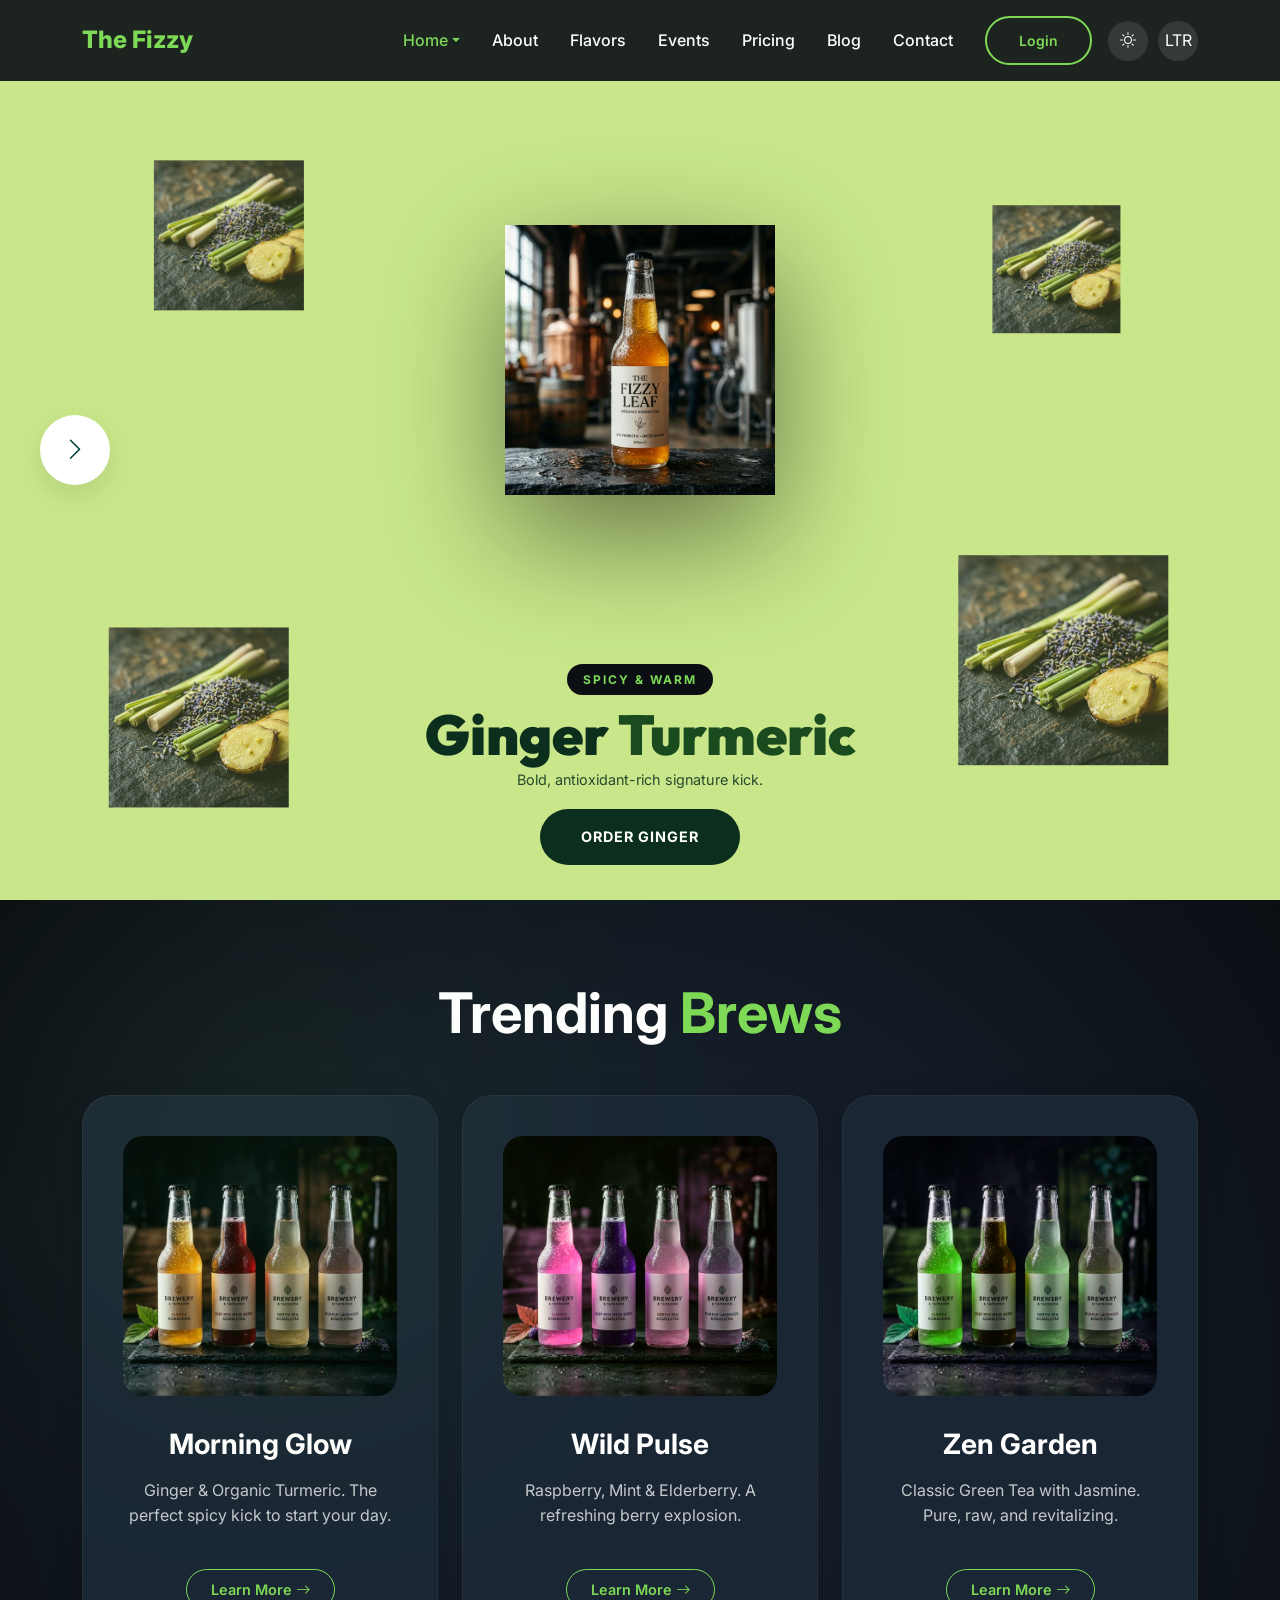
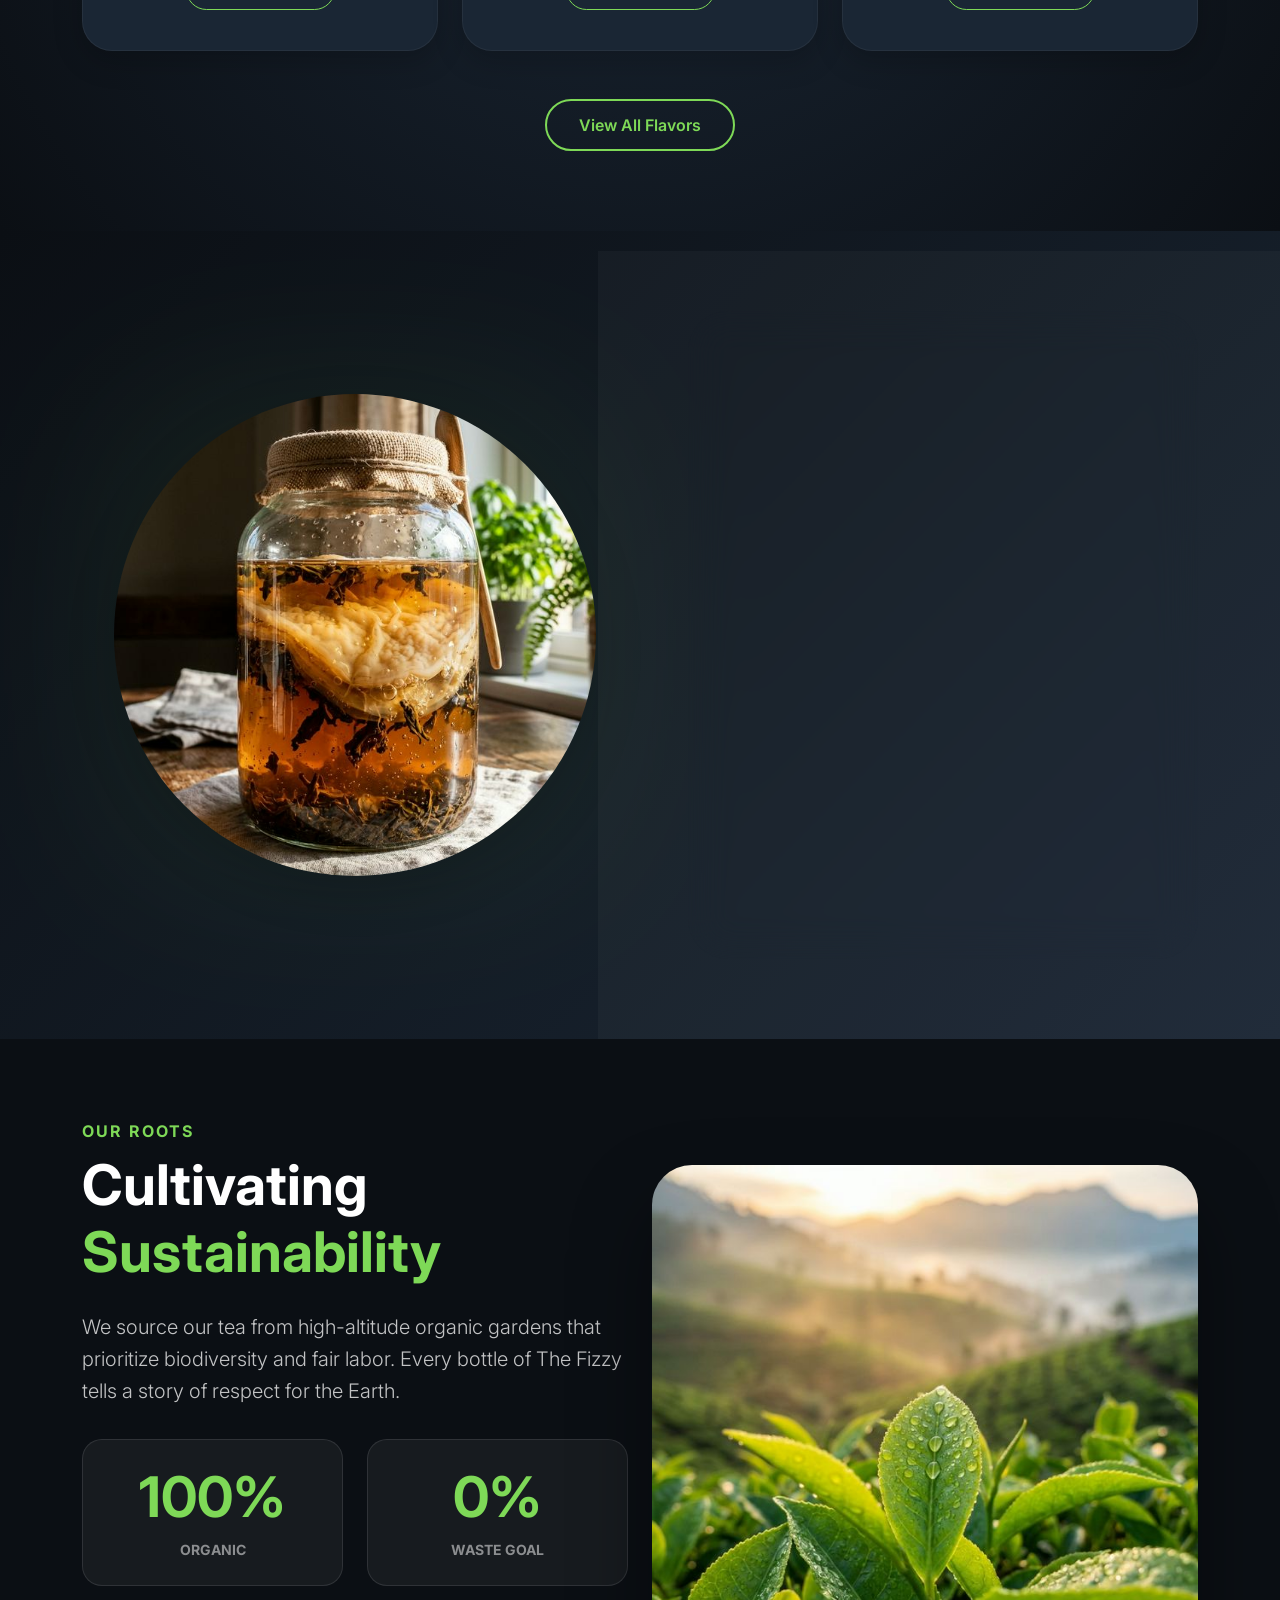
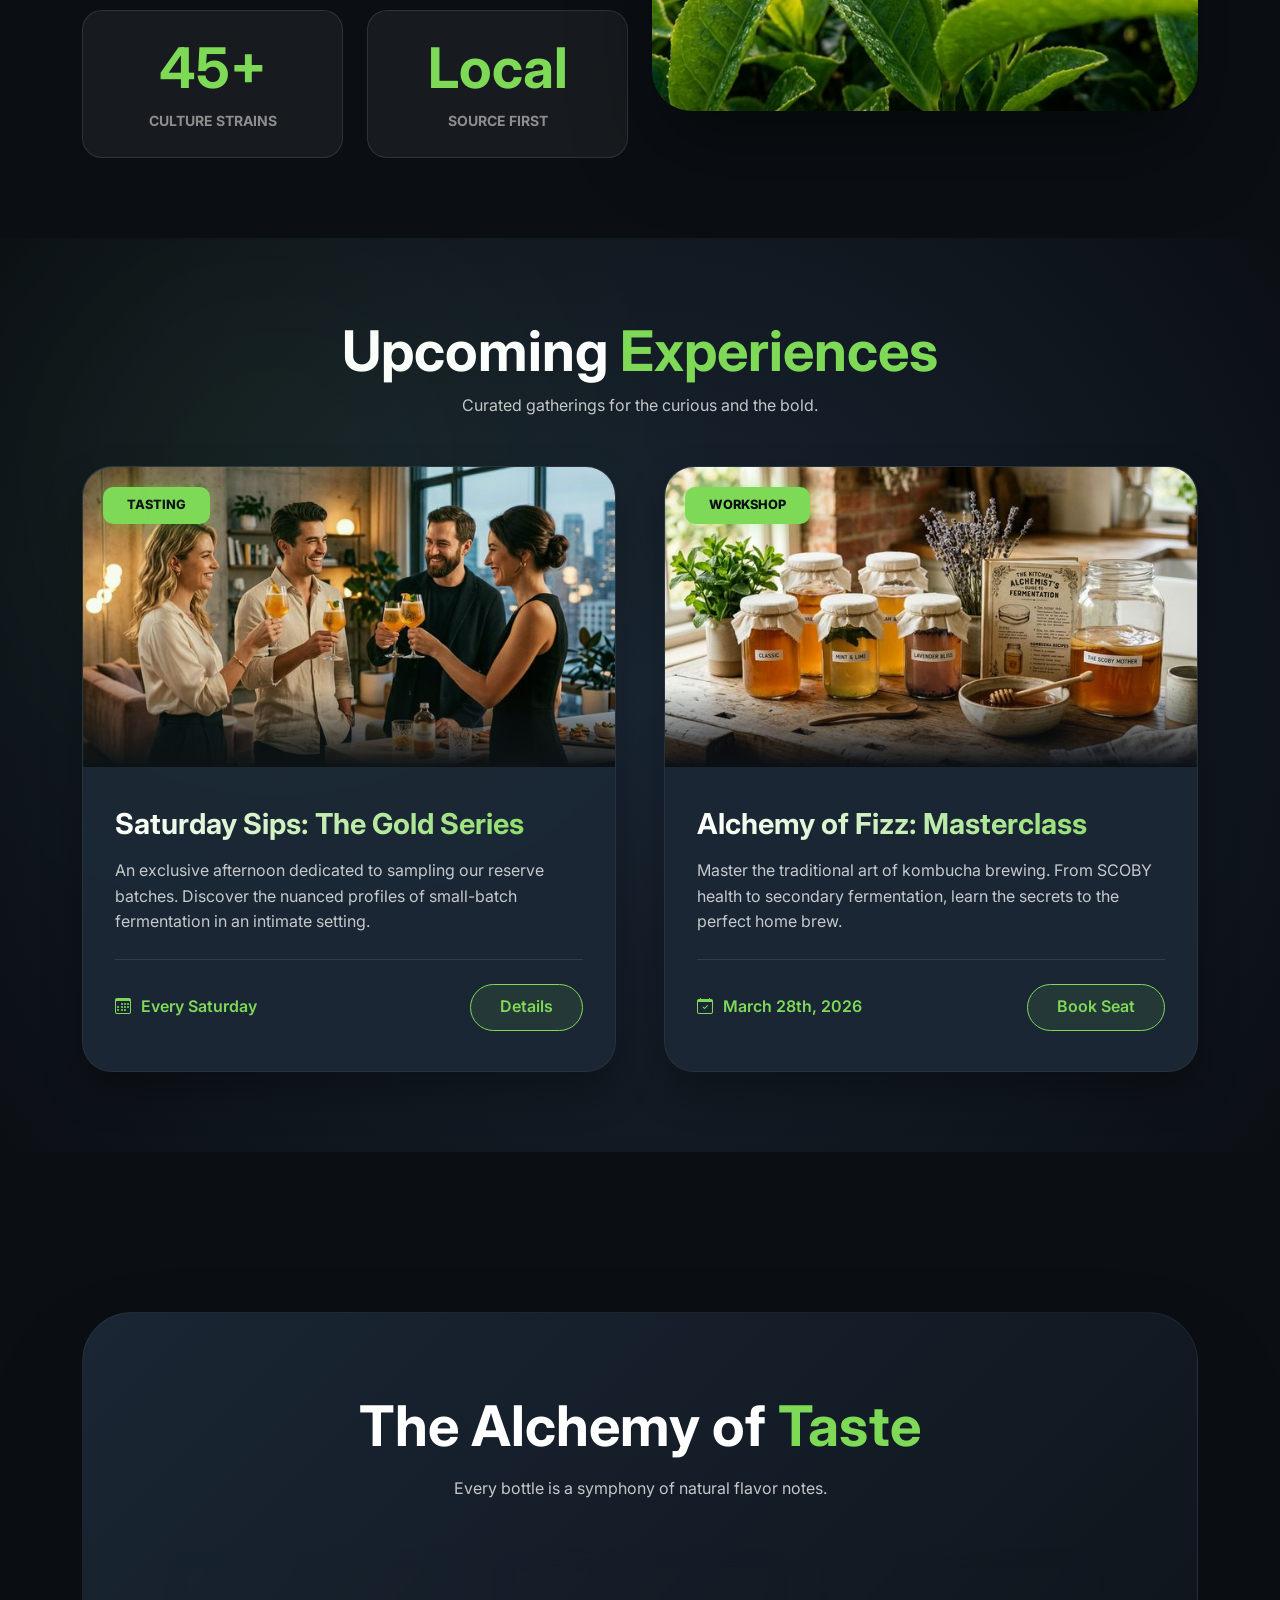
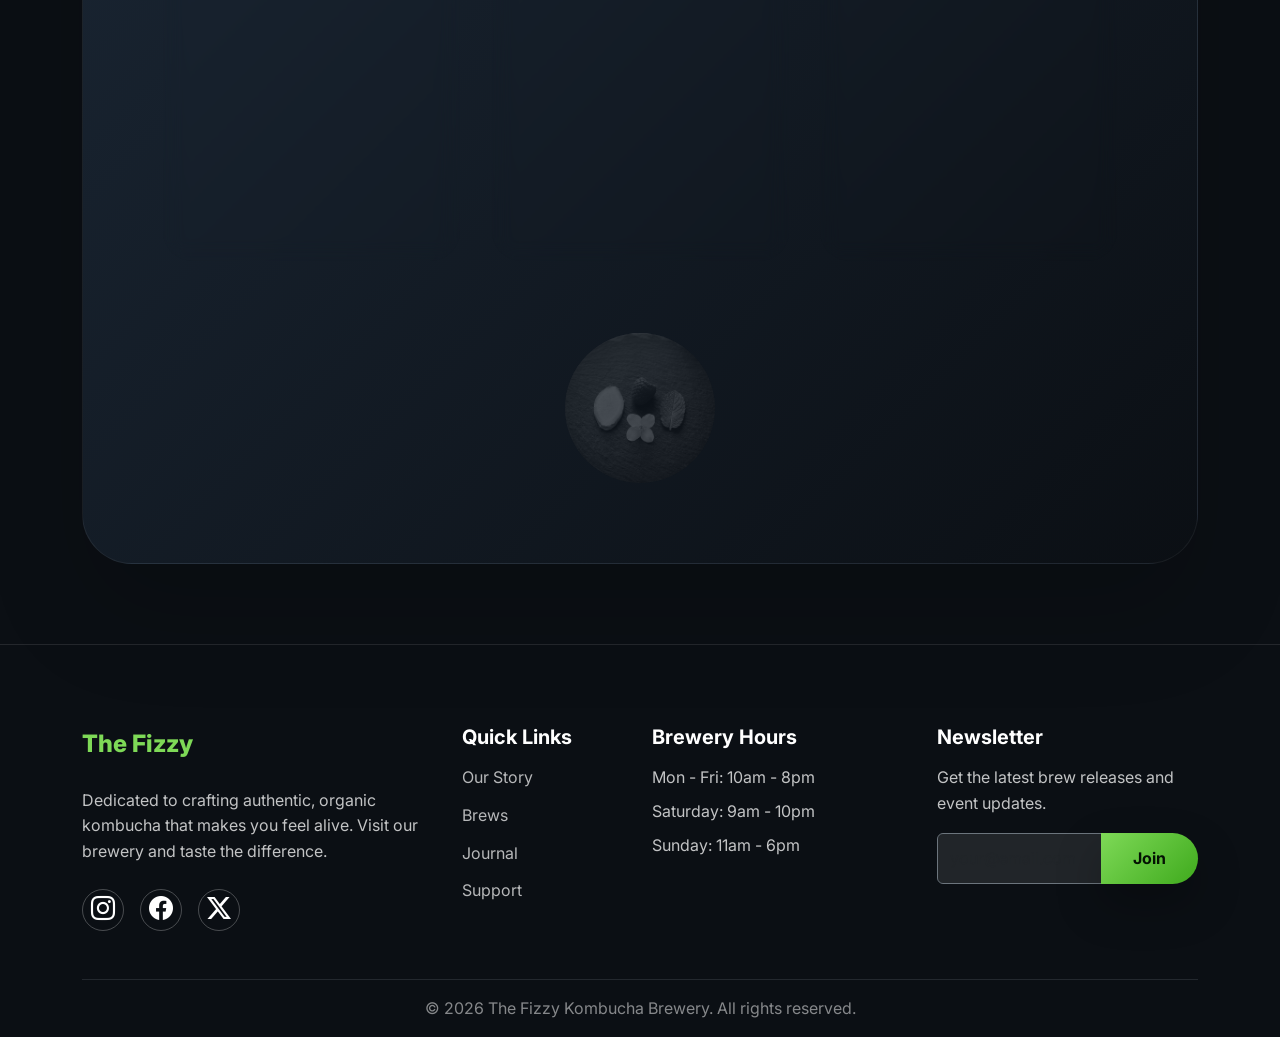
==== commit 378e4a88: "Add files via upload Client Third Commit" ====
--- a/index.html
+++ b/index.html
@@ -340,8 +340,9 @@
                 </div>
             </div>
         </div>
-
-        <!-- Taste Profile (Interactive-style) -->
+    </section>
+
+    <!-- Taste Profile (Interactive-style) -->
         <section class="section-padding">
             <div class="container">
                 <div class="flavor-profile-container animate-on-scroll">
@@ -400,57 +401,56 @@
         </section>
 
         <!-- Footer -->
-        <footer>
-            <div class="container">
-                <div class="row g-4">
-                    <div class="col-lg-4">
-                        <a class="navbar-brand d-inline-flex align-items-center mb-4" href="index.html">
-
-                            <span>The Fizzy</span>
-                        </a>
-                        <p class="opacity-75 mb-4">Dedicated to crafting authentic, organic kombucha that makes you feel
-                            alive. Visit our brewery and taste the difference.</p>
-                        <div class="social-links d-flex gap-3">
-                            <a href="#"><i class="bi bi-instagram fs-4"></i></a>
-                            <a href="#"><i class="bi bi-facebook fs-4"></i></a>
-                            <a href="#"><i class="bi bi-twitter-x fs-4"></i></a>
-                        </div>
-                    </div>
-                    <div class="col-lg-2">
-                        <h5>Quick Links</h5>
-                        <ul class="list-unstyled mt-3">
-                            <li><a href="about.html" class="footer-link">Our Story</a></li>
-                            <li><a href="flavors.html" class="footer-link">Brews</a></li>
-                            <li><a href="blog.html" class="footer-link">Journal</a></li>
-                            <li><a href="contact.html" class="footer-link">Support</a></li>
-                        </ul>
-                    </div>
-                    <div class="col-lg-3">
-                        <h5>Brewery Hours</h5>
-                        <ul class="list-unstyled mt-3 opacity-75">
-                            <li class="mb-2">Mon - Fri: 10am - 8pm</li>
-                            <li class="mb-2">Saturday: 9am - 10pm</li>
-                            <li class="mb-2">Sunday: 11am - 6pm</li>
-                        </ul>
-                    </div>
-                    <div class="col-lg-3">
-                        <h5>Newsletter</h5>
-                        <p class="opacity-75 mt-3">Get the latest brew releases and event updates.</p>
-                        <form class="mt-3">
-                            <div class="input-group">
-                                <input type="email" class="form-control bg-dark border-secondary text-white"
-                                    placeholder="your@email.com">
-                                <button class="btn btn-accent">Join</button>
-                            </div>
-                        </form>
-                    </div>
-                </div>
-                <hr class="mt-5 border-secondary">
-                <div class="text-center mt-2 opacity-50">
-                    <p class="mb-0">&copy; 2026 The Fizzy Kombucha Brewery. All rights reserved.</p>
-                </div>
-            </div>
-        </footer>
+    <footer>
+        <div class="container">
+            <div class="row g-4">
+                <div class="col-lg-4">
+                    <a class="navbar-brand d-inline-flex align-items-center mb-4" href="index.html">
+                        <span>The Fizzy</span>
+                    </a>
+                    <p class="opacity-75 mb-4">Dedicated to crafting authentic, organic kombucha that makes you feel
+                        alive. Visit our brewery and taste the difference.</p>
+                    <div class="social-links d-flex gap-3">
+                        <a href="#"><i class="bi bi-instagram fs-4"></i></a>
+                        <a href="#"><i class="bi bi-facebook fs-4"></i></a>
+                        <a href="#"><i class="bi bi-twitter-x fs-4"></i></a>
+                    </div>
+                </div>
+                <div class="col-lg-2">
+                    <h5>Quick Links</h5>
+                    <ul class="list-unstyled mt-3">
+                        <li><a href="about.html" class="footer-link">Our Story</a></li>
+                        <li><a href="flavors.html" class="footer-link">Brews</a></li>
+                        <li><a href="blog.html" class="footer-link">Journal</a></li>
+                        <li><a href="contact.html" class="footer-link">Support</a></li>
+                    </ul>
+                </div>
+                <div class="col-lg-3">
+                    <h5>Brewery Hours</h5>
+                    <ul class="list-unstyled mt-3 opacity-75">
+                        <li class="mb-2">Mon - Fri: 10am - 8pm</li>
+                        <li class="mb-2">Saturday: 9am - 10pm</li>
+                        <li class="mb-2">Sunday: 11am - 6pm</li>
+                    </ul>
+                </div>
+                <div class="col-lg-3">
+                    <h5>Newsletter</h5>
+                    <p class="opacity-75 mt-3">Get the latest brew releases and event updates.</p>
+                    <form class="mt-3">
+                        <div class="input-group">
+                            <input type="email" class="form-control bg-dark border-secondary text-white"
+                                placeholder="your@email.com">
+                            <button class="btn btn-accent">Join</button>
+                        </div>
+                    </form>
+                </div>
+            </div>
+            <hr class="mt-5 border-secondary">
+            <div class="text-center mt-3 opacity-50">
+                <p>&copy; 2026 The Fizzy Kombucha Brewery. All rights reserved.</p>
+            </div>
+        </div>
+    </footer>
 
         <!-- Bootstrap JS + Popper JS Bundle -->
         <!-- Bootstrap JS + Popper JS Bundle -->
--- a/assets/css/style.css
+++ b/assets/css/style.css
@@ -89,7 +89,7 @@
 
 /* Keep h2 size consistent across all pages/components */
 h2 {
-    font-size: clamp(2rem, 4vw, 3rem) !important;
+    font-size: clamp(2.2rem, 5vw, 3.5rem) !important;
 }
 
 /* Logical Properties for RTL Support */
@@ -109,6 +109,10 @@
     padding: 1rem 0;
 }
 
+[data-theme="dark"] .navbar-toggler-icon {
+    background-image: url("data:image/svg+xml,%3csvg xmlns='http://www.w3.org/2000/svg' viewBox='0 0 30 30'%3e%3cpath stroke='rgba(255,255,255,0.95)' stroke-linecap='round' stroke-miterlimit='10' stroke-width='2' d='M4 7h22M4 15h22M4 23h22'/%3e%3c/svg%3e");
+}
+
 .navbar-brand {
     font-size: 1.5rem;
     font-weight: 800;
@@ -141,6 +145,15 @@
 .nav-link:not(.dropdown-toggle):hover::after,
 .nav-link:not(.dropdown-toggle).active::after {
     width: 100%;
+}
+
+/* Center Navbar Dropdowns on Desktop */
+@media (min-width: 992px) {
+    .navbar-nav .dropdown-menu {
+        left: 50% !important;
+        right: auto !important;
+        transform: translateX(-50%) !important;
+    }
 }
 
 /* Dark theme dropdown visibility */
@@ -255,6 +268,10 @@
     color: #f8fbff;
 }
 
+.auth-card h2 {
+    font-size: 1.5rem !important;
+}
+
 [data-theme="light"] .auth-card {
     background: #ffffff;
     border: 1px solid rgba(11, 15, 20, 0.08);
@@ -277,6 +294,10 @@
     color: #ffffff;
 }
 
+.auth-card .form-control::placeholder {
+    color: rgba(255, 255, 255, 0.4);
+}
+
 [data-theme="light"] .auth-card .form-control {
     background: #f1f3f5;
     border-color: #dee2e6;
@@ -287,6 +308,10 @@
     background: #ffffff;
     border-color: var(--accent-color);
     color: #0b0f14;
+}
+
+[data-theme="light"] .auth-card .form-control::placeholder {
+    color: rgba(11, 15, 20, 0.4);
 }
 
 .auth-card h2,
@@ -320,6 +345,32 @@
 .auth-card .btn-outline-light .bi {
     color: inherit;
     filter: drop-shadow(0 0 2px rgba(11, 15, 20, 0.2));
+}
+
+/* Password Toggle Style */
+.password-field-container {
+    position: relative;
+}
+
+.password-toggle {
+    position: absolute;
+    top: 50%;
+    right: 1rem;
+    transform: translateY(-50%);
+    cursor: pointer;
+    color: var(--text-color);
+    opacity: 0.6;
+    transition: var(--transition);
+    z-index: 10;
+}
+
+.password-toggle:hover {
+    opacity: 1;
+    color: var(--accent-color);
+}
+
+[data-theme="light"] .password-toggle {
+    color: #0b0f14;
 }
 
 /* End Auth-Card Theme Overrides */
@@ -743,7 +794,66 @@
     background-color: #f4fbf4 !important;
 }
 
-/* Scrolling Animations foundations */
+/* Flavors page: keep Classics card badge text readable in light theme */
+[data-theme="light"] #ginger-ritual .badge.bg-dark,
+[data-theme="light"] #wild-berry-bloom .badge.bg-dark,
+[data-theme="light"] #emerald-mint .badge.bg-dark {
+    background-color: #1f252b !important;
+    color: #f5f8fb !important;
+    border-color: #3c4650 !important;
+}
+
+[data-theme="light"] #wild-berry-bloom .badge.bg-accent {
+    background-color: var(--accent-color) !important;
+    color: #112a0d !important;
+}
+
+/* Contact page: improve Get in Touch contrast in light theme */
+[data-theme="light"] #contact-section .col-lg-5>.p-5.bg-dark {
+    color: #1f252b !important;
+}
+
+[data-theme="light"] #contact-section .col-lg-5>.p-5.bg-dark .text-white,
+[data-theme="light"] #contact-section .col-lg-5>.p-5.bg-dark li,
+[data-theme="light"] #contact-section .col-lg-5>.p-5.bg-dark p {
+    color: #1f252b !important;
+}
+
+/* Social Buttons Contact Page */
+.social-btn-contact {
+    width: 50px;
+    height: 50px;
+    border-radius: 50%;
+    display: flex;
+    align-items: center;
+    justify-content: center;
+    font-size: 1.5rem;
+    background: rgba(255, 255, 255, 0.05);
+    border: 1px solid rgba(126, 217, 87, 0.2);
+    color: var(--accent-color, #7ed957) !important;
+    transition: all 0.3s cubic-bezier(0.175, 0.885, 0.32, 1.275);
+}
+
+.social-btn-contact:hover {
+    background: var(--accent-color, #7ed957);
+    color: #0b0f14 !important;
+    transform: translateY(-5px);
+    box-shadow: 0 10px 20px rgba(126, 217, 87, 0.3);
+}
+
+[data-theme="light"] .social-btn-contact {
+    background: #ffffff;
+    border-color: #dee2e6;
+    color: #3faa1d !important;
+    box-shadow: 0 5px 15px rgba(0, 0, 0, 0.05);
+}
+
+[data-theme="light"] .social-btn-contact:hover {
+    background: #3faa1d;
+    color: #ffffff !important;
+    border-color: #3faa1d;
+}
+
 .animate-on-scroll {
     opacity: 0;
     transform: translateY(30px);
@@ -1255,19 +1365,19 @@
     .ingredients-viewport {
         display: block;
         z-index: 1;
-        opacity: 0.9;
+        opacity: 1;
     }
 
     .ingredient-section {
-        background-color: rgba(201, 231, 138, 0.35);
+        background-color: var(--ginger-bg);
     }
 
     .ingredient-section:nth-child(2) {
-        background-color: rgba(255, 178, 178, 0.35);
+        background-color: var(--berry-bg);
     }
 
     .ingredient-section:nth-child(3) {
-        background-color: rgba(193, 191, 242, 0.35);
+        background-color: var(--classic-bg);
     }
 }
 
@@ -1342,7 +1452,7 @@
     }
 
     .flavor-row .flavor-image-container {
-        height: 220px;
+        height: 260px;
     }
 
     .flavor-row .learn-more-btn {
@@ -1353,20 +1463,21 @@
 
 .flavor-image-container {
     width: 100%;
-    height: 280px;
+    height: 260px; /* Increased from 200px */
+    overflow: hidden;
+    border-radius: 20px;
     display: flex;
     align-items: center;
     justify-content: center;
     margin-bottom: 2rem;
     position: relative;
     z-index: 1;
-    animation: float 6s ease-in-out infinite;
 }
 
 .flavor-image {
-    max-width: 85%;
-    max-height: 85%;
-    object-fit: contain;
+    width: 100%;
+    height: 100%;
+    object-fit: cover;
     transition: transform 0.6s cubic-bezier(0.175, 0.885, 0.32, 1.275);
 }
 
@@ -1837,7 +1948,6 @@
 }
 
 .stat-box h2 {
-    font-size: 2.5rem;
     color: var(--accent-color);
     margin-bottom: 0.5rem;
 }
@@ -2910,6 +3020,14 @@
 }
 
 @media (max-width: 1200px) {
+    .master-craft-section {
+        padding-block: 6rem;
+    }
+
+    .harvest-section {
+        padding-block: 4rem;
+    }
+
     .craft-feature-item {
         position: static;
         width: 100%;
@@ -2920,6 +3038,7 @@
         display: flex;
         flex-direction: column;
         align-items: center;
+        padding-block: 2rem;
     }
 
     .craft-main-image {
@@ -3740,7 +3859,6 @@
 }
 
 .wholesale-content h2 {
-    font-size: clamp(2.5rem, 5vw, 4rem);
     font-weight: 800;
     font-family: 'Outfit', sans-serif;
     line-height: 1.1;
@@ -4770,4 +4888,4 @@
         font-size: 2.2rem;
         top: -50px;
     }
-}+}
